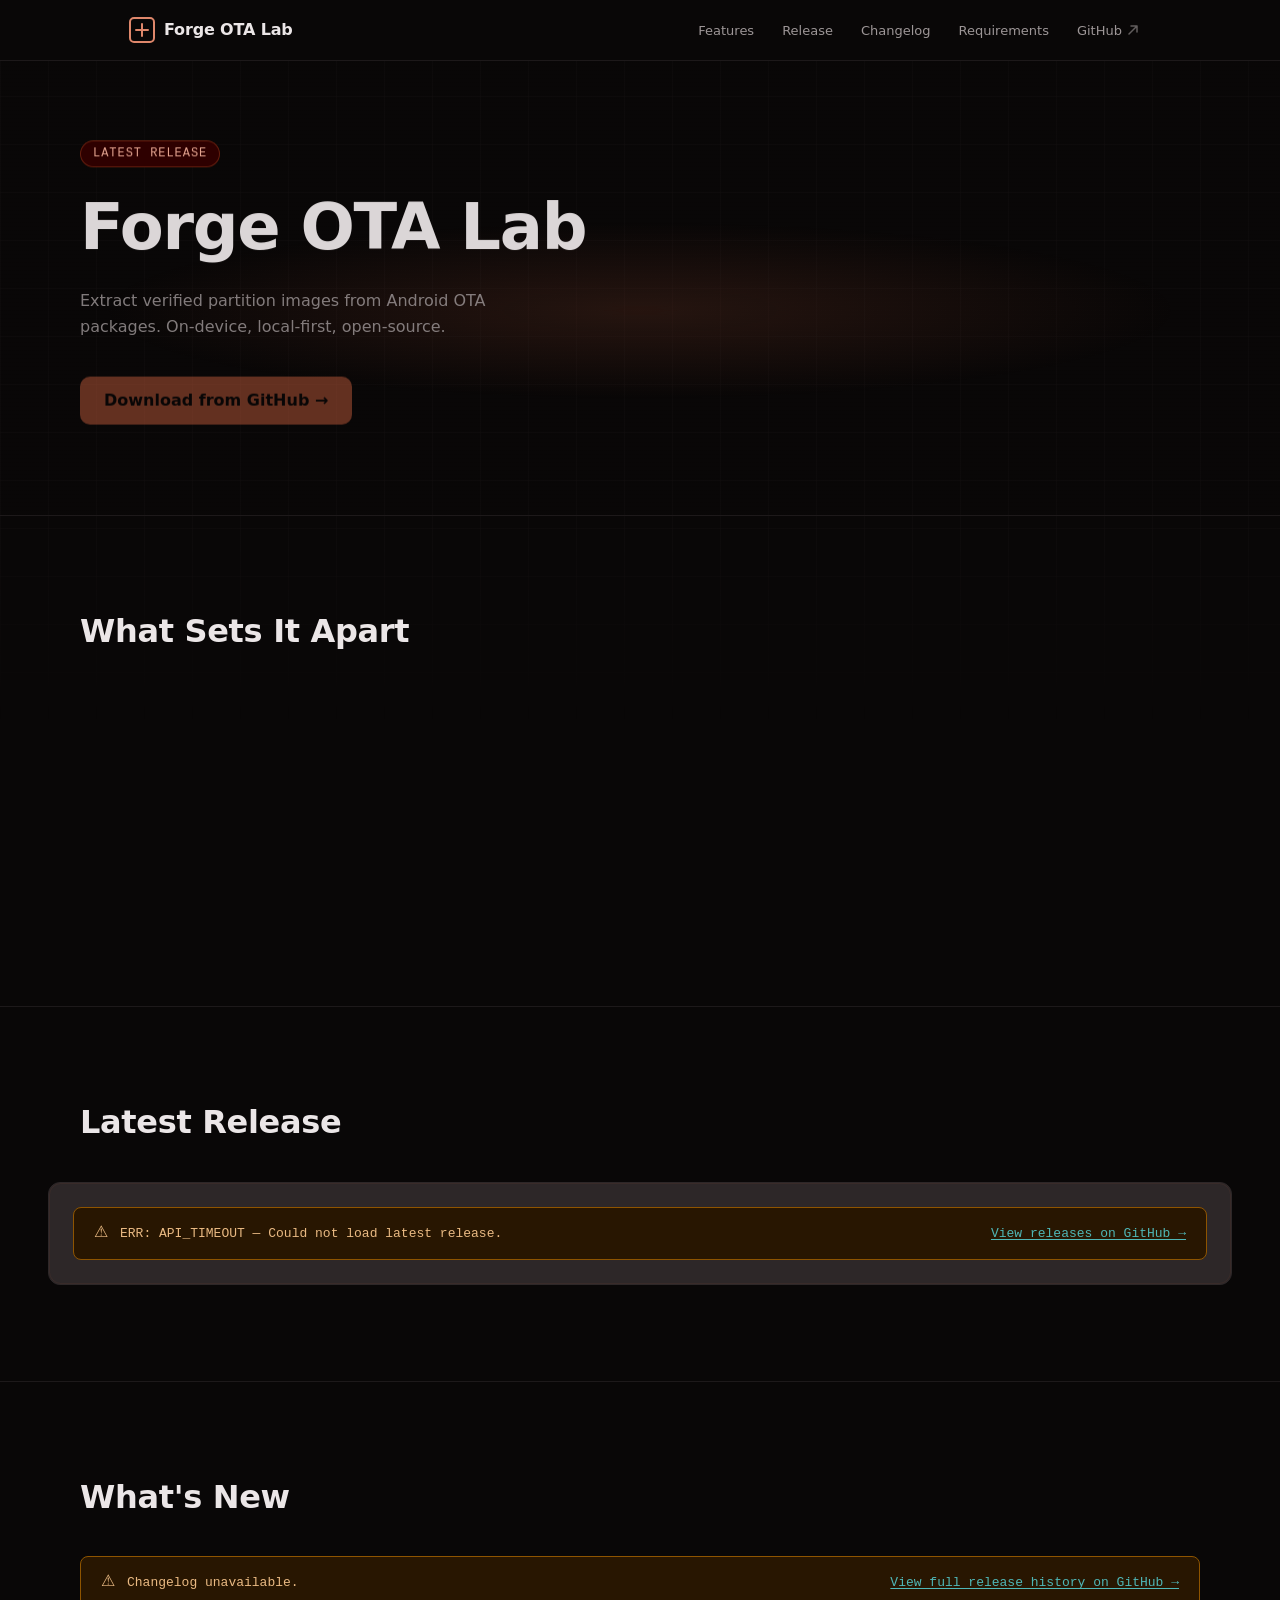
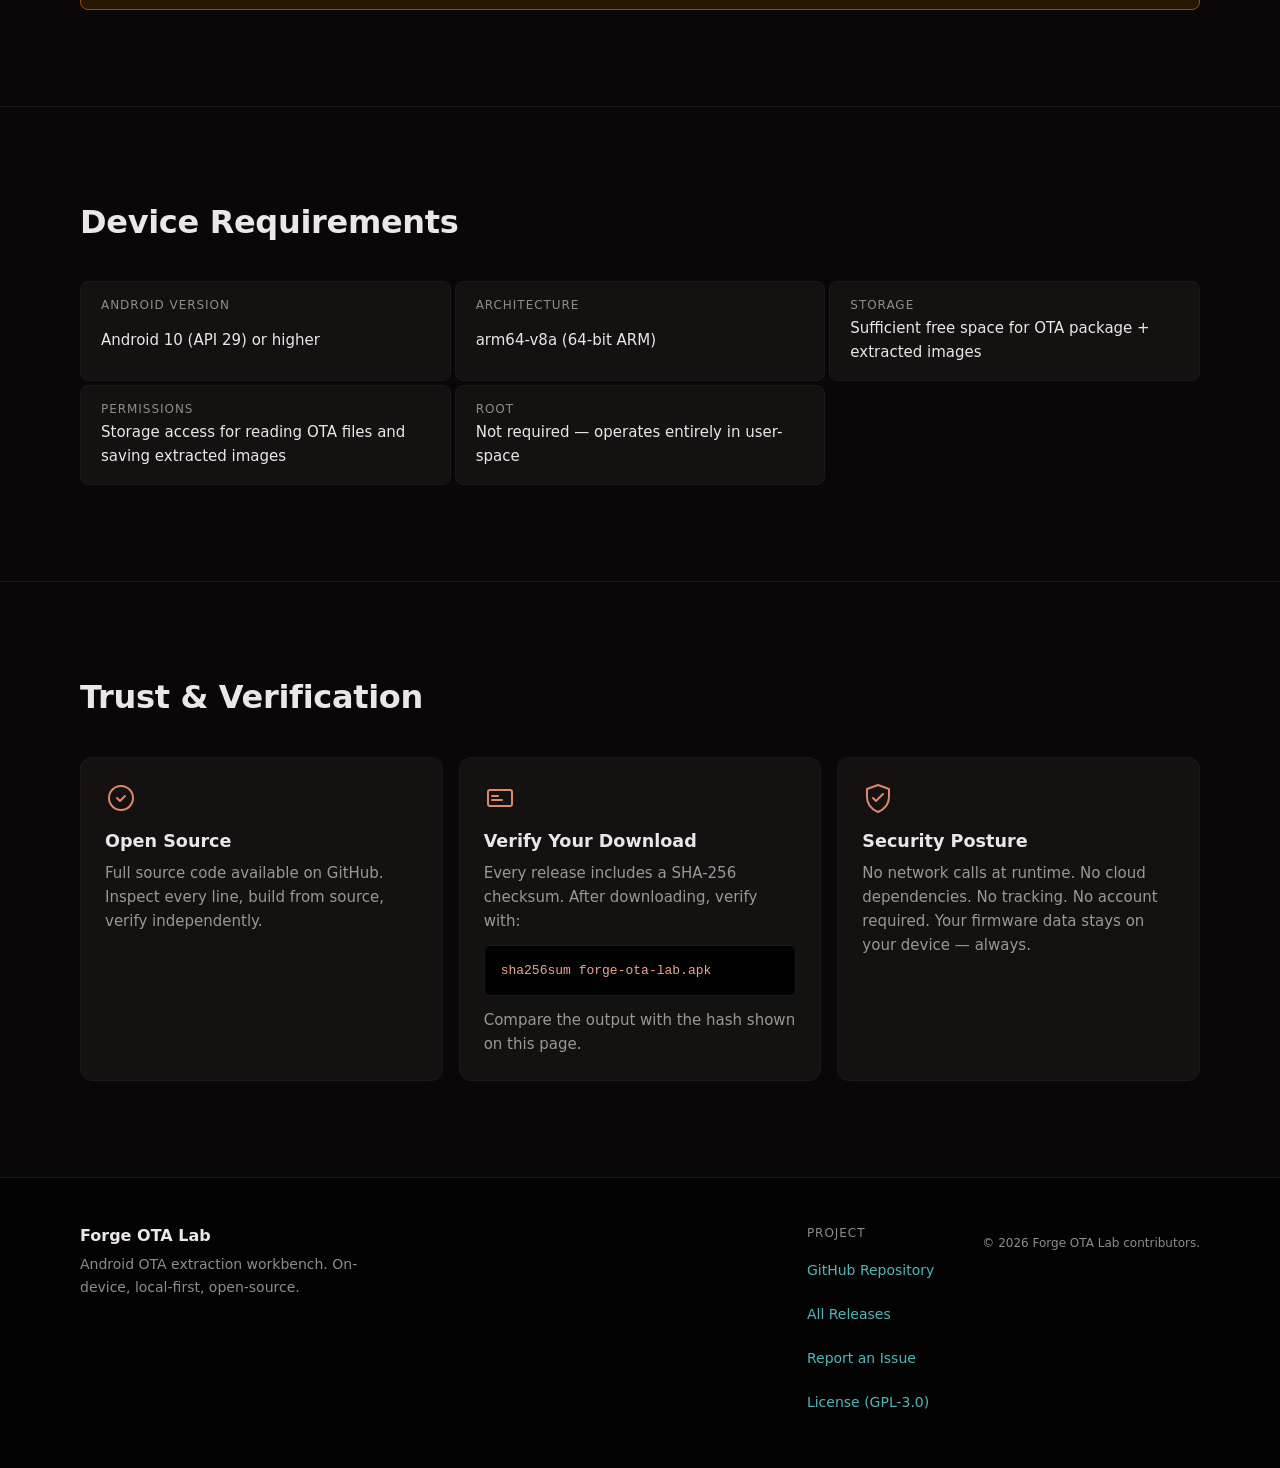
==== index.html @ 50c30fdb "Fix: logo 404 on subdirectory deployment + skeleton shimmer not hiding" ====
<!DOCTYPE html>
<html lang="en">
<head>
  <meta charset="UTF-8">
  <meta name="viewport" content="width=device-width, initial-scale=1.0">

  <!-- CSP — matches PRD Security Architecture exactly -->
  <meta http-equiv="Content-Security-Policy"
        content="default-src 'self';
                 script-src 'self';
                 style-src 'self' https://fonts.googleapis.com;
                 font-src https://fonts.gstatic.com;
                 connect-src https://api.github.com;
                 img-src 'self' data:;">

  <!-- Primary SEO (FR-7) -->
  <title>Forge OTA Lab — Android OTA Extraction Workbench</title>
  <meta name="description" content="Extract verified partition images from Android OTA packages. On-device, local-first, open-source. Download the APK.">
  <meta name="theme-color" content="#7a4a28">
  <link rel="canonical" href="https://mahmoodnizamani-99.github.io/forge-distro-site/">

  <!-- Open Graph (FR-7) -->
  <meta property="og:type" content="website">
  <meta property="og:title" content="Forge OTA Lab — Android OTA Extraction Workbench">
  <meta property="og:description" content="Extract verified partition images from Android OTA packages. On-device, local-first, open-source. Download the APK.">
  <meta property="og:image" content="https://mahmoodnizamani-99.github.io/forge-distro-site/og-image.png">
  <meta property="og:url" content="https://mahmoodnizamani-99.github.io/forge-distro-site/">

  <!-- Twitter Card (FR-7) -->
  <meta name="twitter:card" content="summary_large_image">
  <meta name="twitter:title" content="Forge OTA Lab — Android OTA Extraction Workbench">
  <meta name="twitter:description" content="Extract verified partition images from Android OTA packages. On-device, local-first, open-source. Download the APK.">
  <meta name="twitter:image" content="https://mahmoodnizamani-99.github.io/forge-distro-site/og-image.png">

  <!-- Forge repo config — JS reads these, not hardcoded (FR-2, Rule #9) -->
  <meta name="forge:repo-owner" content="mahmoodnizamani94-png">
  <meta name="forge:repo-name" content="forge-ota-lab">

  <!-- Dark Reader lock -->
  <meta name="darkreader-lock">

  <!-- Structured Data — JSON-LD SoftwareApplication (FR-7) -->
  <script type="application/ld+json">
  {
    "@context": "https://schema.org",
    "@type": "SoftwareApplication",
    "name": "Forge OTA Lab",
    "operatingSystem": "Android",
    "applicationCategory": "UtilitiesApplication",
    "offers": {
      "@type": "Offer",
      "price": "0",
      "priceCurrency": "USD"
    },
    "downloadUrl": "https://github.com/mahmoodnizamani94-png/forge-ota-lab/releases/latest",
    "description": "Extract verified partition images from Android OTA packages. On-device, local-first, open-source."
  }
  </script>

  <!-- Favicon (placeholder paths — files come in P5) -->
  <link rel="icon" href="favicon.ico" sizes="32x32">
  <link rel="icon" href="favicon.svg" type="image/svg+xml">
  <link rel="apple-touch-icon" href="apple-touch-icon.png">
  <link rel="manifest" href="site.webmanifest">

  <!-- Google Fonts — CSP-compliant load (no inline onload handler)
       Preload hints the browser to fetch early; script.js creates the
       <link rel="stylesheet"> to activate fonts. noscript loads eagerly. -->
  <link rel="preconnect" href="https://fonts.googleapis.com">
  <link rel="preconnect" href="https://fonts.gstatic.com" crossorigin>
  <link rel="preload" as="style" id="gfonts-preload" href="https://fonts.googleapis.com/css2?family=Space+Grotesk:wght@400;500;600;700&family=JetBrains+Mono:wght@400&display=swap">
  <noscript>
    <link rel="stylesheet" href="https://fonts.googleapis.com/css2?family=Space+Grotesk:wght@400;500;600;700&family=JetBrains+Mono:wght@400&display=swap">
  </noscript>

  <!-- Site stylesheet -->
  <link rel="stylesheet" href="style.css?v=1.0.1">
</head>

<body>
  <!-- Skip-to-content — first focusable element (FR-10, Accessibility Manifest) -->
  <a href="#main-content" class="skip-link">Skip to content</a>

  <!-- Screen-reader live region for dynamic announcements (FR-4, FR-10) -->
  <div aria-live="polite" aria-atomic="true" class="sr-announcements" id="sr-announcements"></div>

  <!-- ============================================================
       HEADER / NAVIGATION
       ============================================================ -->
  <header class="site-header">
    <nav aria-label="Primary navigation">
      <a href="./" class="site-logo" aria-label="Forge OTA Lab — Home">
        <!-- Inline SVG icon — decorative beside text, so aria-hidden -->
        <svg aria-hidden="true" width="28" height="28" viewBox="0 0 28 28" fill="none" xmlns="http://www.w3.org/2000/svg">
          <rect x="2" y="2" width="24" height="24" rx="4" stroke="currentColor" stroke-width="2"/>
          <path d="M8 14h12M14 8v12" stroke="currentColor" stroke-width="2" stroke-linecap="round"/>
        </svg>
        Forge OTA Lab
      </a>
      <ul class="nav-links" role="list">
        <li><a href="#features">Features</a></li>
        <li><a href="#release">Release</a></li>
        <li><a href="#changelog">Changelog</a></li>
        <li><a href="#requirements">Requirements</a></li>
        <li>
          <a href="https://github.com/mahmoodnizamani94-png/forge-ota-lab"
             target="_blank"
             rel="noopener noreferrer"
             aria-label="Forge OTA Lab on GitHub (opens in new tab)">
            GitHub
            <!-- External link icon -->
            <svg aria-hidden="true" width="14" height="14" viewBox="0 0 14 14" fill="none" xmlns="http://www.w3.org/2000/svg">
              <path d="M11 3L3 11M11 3H5M11 3v6" stroke="currentColor" stroke-width="1.5" stroke-linecap="round" stroke-linejoin="round"/>
            </svg>
          </a>
        </li>
      </ul>
    </nav>
  </header>

  <!-- ============================================================
       MAIN CONTENT
       ============================================================ -->
  <main id="main-content">

    <!-- ========================================================
         SECTION 1: HERO
         PRD Major Surface #1
         ======================================================== -->
    <section id="hero" aria-labelledby="hero-heading" class="section-hero">
      <div class="hero-content">
        <div class="hero-copy">
          <!-- Version badge — static fallback "Latest Release" (Workflow E, State Matrix) -->
          <span class="version-badge" id="version-badge" aria-label="Version">Latest Release</span>

          <h1 id="hero-heading">Forge OTA Lab</h1>
          <p class="hero-tagline">Extract verified partition images from Android OTA packages. On-device, local-first, open-source.</p>

          <!-- Primary Download CTA (FR-3)
               Static href → GitHub Releases latest page (Workflow E, Rule #3)
               JS upgrades to direct APK URL in P3 -->
          <div class="hero-actions">
            <a href="https://github.com/mahmoodnizamani94-png/forge-ota-lab/releases/latest"
               id="download-cta"
               class="btn-primary download-cta"
               target="_blank"
               rel="noopener noreferrer"
               aria-label="Download Forge OTA Lab from GitHub Releases">
              Download from GitHub
            </a>
          </div>
        </div>

        <!-- Terminal Window — decorative only (FR-8)
             aria-hidden: screen readers skip; static final frame for no-JS -->
        <div class="terminal-window" aria-hidden="true" role="img">
          <div class="terminal-header">
            <span class="terminal-title">forge-ota-lab</span>
            <span class="terminal-dots">
              <span class="terminal-dot"></span>
              <span class="terminal-dot"></span>
              <span class="terminal-dot"></span>
            </span>
          </div>
          <pre class="terminal-body" id="terminal-body"><code>$ forge analyze pixel-9p-march-2026-ota.zip
► FORMAT        payload.bin (A/B Full OTA)
► DEVICE        Pixel 9 Pro — BP1A.250305.019
► SECURITY      2026-03-05
► TIER          SUPPORTED
► PARTITIONS    34 detected (6 extractable)

$ forge extract boot.img init_boot.img
⋮ [████████████████████░░░] 88% — boot.img

✓ boot.img         SHA-256 verified  [31.4 MB]
✓ init_boot.img    SHA-256 verified  [ 8.1 MB]
─
Ready. 2 artifacts exported to /storage/OTA/</code></pre>
        </div>
      </div>
    </section>

    <!-- ========================================================
         SECTION 2: FEATURES
         PRD Major Surface #2 — 3 feature cards (verbatim copy)
         ======================================================== -->
    <section id="features" aria-labelledby="features-heading" class="section-features">
      <h2 id="features-heading">What Sets It Apart</h2>

      <div class="features-grid">
        <!-- Card 1 — Format-Aware -->
        <article class="feature-card">
          <div class="feature-icon" aria-hidden="true">
            <!-- Magnifying glass over chip -->
            <svg width="40" height="40" viewBox="0 0 40 40" fill="none" xmlns="http://www.w3.org/2000/svg" aria-hidden="true">
              <rect x="6" y="10" width="18" height="18" rx="3" stroke="currentColor" stroke-width="2"/>
              <circle cx="15" cy="19" r="5" stroke="currentColor" stroke-width="2"/>
              <path d="M19 23l6 6" stroke="currentColor" stroke-width="2" stroke-linecap="round"/>
              <path d="M10 15h2M10 19h2M10 23h2M20 15h2M20 23h2" stroke="currentColor" stroke-width="1.5" stroke-linecap="round"/>
            </svg>
          </div>
          <h3 class="feature-title">Knows what it can't do</h3>
          <p class="feature-desc">Every package classified before extraction. Supported, Experimental, and Forensic tiers — never false confidence.</p>
        </article>

        <!-- Card 2 — On-Device -->
        <article class="feature-card">
          <div class="feature-icon" aria-hidden="true">
            <!-- Phone with lock -->
            <svg width="40" height="40" viewBox="0 0 40 40" fill="none" xmlns="http://www.w3.org/2000/svg" aria-hidden="true">
              <rect x="11" y="4" width="18" height="32" rx="3" stroke="currentColor" stroke-width="2"/>
              <rect x="16" y="16" width="8" height="8" rx="2" stroke="currentColor" stroke-width="2"/>
              <path d="M18 16v-2a2 2 0 114 0v2" stroke="currentColor" stroke-width="2" stroke-linecap="round"/>
              <circle cx="20" cy="20" r="1" fill="currentColor"/>
            </svg>
          </div>
          <h3 class="feature-title">Stays on your device</h3>
          <p class="feature-desc">Your OTAs and outputs never leave local storage. No cloud sync, no telemetry, no account required.</p>
        </article>

        <!-- Card 3 — Verified Output -->
        <article class="feature-card">
          <div class="feature-icon" aria-hidden="true">
            <!-- Checkmark shield -->
            <svg width="40" height="40" viewBox="0 0 40 40" fill="none" xmlns="http://www.w3.org/2000/svg" aria-hidden="true">
              <path d="M20 4l12 5v10c0 8-5 14-12 17C13 33 8 27 8 19V9l12-5z" stroke="currentColor" stroke-width="2" stroke-linejoin="round"/>
              <path d="M14 20l4 4 8-8" stroke="currentColor" stroke-width="2" stroke-linecap="round" stroke-linejoin="round"/>
            </svg>
          </div>
          <h3 class="feature-title">SHA-256 before victory</h3>
          <p class="feature-desc">No success state before checksum passes. Every artifact labeled: direct, reconstructed, or partial.</p>
        </article>
      </div>
    </section>

    <!-- ========================================================
         SECTION 3: RELEASE CARD
         PRD Major Surface #3 — latest version, date, size, SHA-256
         Dynamic content populated by JS (P3); static fallback here
         ======================================================== -->
    <section id="release" aria-labelledby="release-heading" class="section-release" aria-live="polite">
      <h2 id="release-heading">Latest Release</h2>

      <!-- Skeleton loader — visible until JS populates, aria-hidden for SR -->
      <div class="release-card" id="release-card">
        <!-- Skeleton + status hidden by default; JS removes hidden when fetch begins.
             This ensures no-JS users see ONLY the noscript block, not misleading "Loading..." -->
        <div class="release-skeleton" id="release-skeleton" aria-hidden="true" hidden>
          <div class="skeleton-bar skeleton-bar-title"></div>
          <div class="skeleton-bar skeleton-bar-meta"></div>
          <div class="skeleton-bar skeleton-bar-meta"></div>
          <div class="skeleton-bar skeleton-bar-btn"></div>
        </div>

        <!-- Screen reader status text (sibling to skeleton per Accessibility Manifest) -->
        <p class="release-status" role="status" id="release-status" hidden>Loading latest release…</p>

        <!-- Static fallback content — meaningful with no JS (Workflow E) -->
        <noscript>
          <div class="release-fallback">
            <p>Enable JavaScript to see version details, or visit GitHub Releases directly.</p>
            <a href="https://github.com/mahmoodnizamani94-png/forge-ota-lab/releases/latest"
               target="_blank"
               rel="noopener noreferrer"
               class="btn-secondary">
              View releases on GitHub →
            </a>
          </div>
        </noscript>

        <!-- JS-populated release data container (empty until P3) -->
        <div class="release-data" id="release-data" hidden>
          <dl class="release-meta">
            <div class="release-meta-item">
              <dt>Version</dt>
              <dd id="release-version"></dd>
            </div>
            <div class="release-meta-item">
              <dt>Released</dt>
              <dd id="release-date"></dd>
            </div>
            <div class="release-meta-item">
              <dt>Size</dt>
              <dd id="release-size"></dd>
            </div>
          </dl>

          <!-- SHA-256 block (FR-4) — hidden until hash found in release body -->
          <div class="hash-block" id="hash-block" hidden>
            <span class="hash-label">SHA-256</span>
            <code class="hash-value" id="hash-value"></code>
            <button type="button"
                    class="btn-copy"
                    id="hash-copy-btn"
                    aria-label="Copy SHA-256 hash to clipboard">
              Copy
            </button>
          </div>

          <!-- Secondary download CTA within release card -->
          <a href="https://github.com/mahmoodnizamani94-png/forge-ota-lab/releases/latest"
             id="release-download-cta"
             class="btn-primary"
             target="_blank"
             rel="noopener noreferrer"
             aria-label="Download Forge OTA Lab from GitHub Releases">
            Download from GitHub
          </a>
        </div>
      </div>
    </section>

    <!-- ========================================================
         SECTION 4: CHANGELOG
         PRD Major Surface #4 — last 3 versions, accordion
         Dynamic content populated by JS (P3); static fallback here
         ======================================================== -->
    <section id="changelog" aria-labelledby="changelog-heading" class="section-changelog">
      <h2 id="changelog-heading">What's New</h2>

      <!-- Skeleton loader for changelog -->
      <!-- Skeleton + status hidden by default; JS removes hidden when fetch begins -->
      <div class="changelog-skeleton" id="changelog-skeleton" aria-hidden="true" hidden>
        <div class="skeleton-bar skeleton-bar-full"></div>
        <div class="skeleton-bar skeleton-bar-full"></div>
        <div class="skeleton-bar skeleton-bar-full"></div>
      </div>

      <p class="changelog-status" role="status" id="changelog-status" hidden>Loading changelog…</p>

      <!-- Static fallback for JS-disabled (Workflow E) -->
      <noscript>
        <div class="changelog-fallback">
          <p>Enable JavaScript to see the changelog, or view the full release history on GitHub.</p>
          <a href="https://github.com/mahmoodnizamani94-png/forge-ota-lab/releases"
             target="_blank"
             rel="noopener noreferrer"
             class="btn-secondary">
            View full release history on GitHub →
          </a>
        </div>
      </noscript>

      <!-- JS-populated accordion container (empty until P3) -->
      <div class="changelog-entries" id="changelog-entries" hidden>
        <!-- JS will populate accordion items here -->
      </div>
    </section>

    <!-- ========================================================
         SECTION 5: REQUIREMENTS
         PRD Major Surface #5 — Android version, arch, permissions
         Fully static content
         ======================================================== -->
    <section id="requirements" aria-labelledby="requirements-heading" class="section-requirements">
      <h2 id="requirements-heading">Device Requirements</h2>

      <dl class="requirements-list">
        <div class="requirement-item">
          <dt>Android Version</dt>
          <dd>Android 10 (API 29) or higher</dd>
        </div>
        <div class="requirement-item">
          <dt>Architecture</dt>
          <dd>arm64-v8a (64-bit ARM)</dd>
        </div>
        <div class="requirement-item">
          <dt>Storage</dt>
          <dd>Sufficient free space for OTA package + extracted images</dd>
        </div>
        <div class="requirement-item">
          <dt>Permissions</dt>
          <dd>Storage access for reading OTA files and saving extracted images</dd>
        </div>
        <div class="requirement-item">
          <dt>Root</dt>
          <dd>Not required — operates entirely in user-space</dd>
        </div>
      </dl>
    </section>

    <!-- ========================================================
         SECTION 6: TRUST STRIP
         PRD Major Surface #6 — open source, checksum guide, security
         ======================================================== -->
    <section id="trust" aria-labelledby="trust-heading" class="section-trust">
      <h2 id="trust-heading">Trust &amp; Verification</h2>

      <div class="trust-grid">
        <!-- Open Source -->
        <div class="trust-item">
          <svg aria-hidden="true" width="32" height="32" viewBox="0 0 32 32" fill="none" xmlns="http://www.w3.org/2000/svg">
            <circle cx="16" cy="16" r="12" stroke="currentColor" stroke-width="2"/>
            <path d="M12 16l3 3 5-5" stroke="currentColor" stroke-width="2" stroke-linecap="round" stroke-linejoin="round"/>
          </svg>
          <h3>Open Source</h3>
          <p>Full source code available on GitHub. Inspect every line, build from source, verify independently.</p>
        </div>

        <!-- Checksum Verification -->
        <div class="trust-item">
          <svg aria-hidden="true" width="32" height="32" viewBox="0 0 32 32" fill="none" xmlns="http://www.w3.org/2000/svg">
            <rect x="4" y="8" width="24" height="16" rx="2" stroke="currentColor" stroke-width="2"/>
            <path d="M8 14h6M8 18h10" stroke="currentColor" stroke-width="2" stroke-linecap="round"/>
          </svg>
          <h3>Verify Your Download</h3>
          <p>Every release includes a SHA-256 checksum. After downloading, verify with:</p>
          <pre><code>sha256sum forge-ota-lab.apk</code></pre>
          <p>Compare the output with the hash shown on this page.</p>
        </div>

        <!-- Security Posture -->
        <div class="trust-item">
          <svg aria-hidden="true" width="32" height="32" viewBox="0 0 32 32" fill="none" xmlns="http://www.w3.org/2000/svg">
            <path d="M16 3l11 4v8c0 7-4 12-11 15C9 27 5 22 5 15V7l11-4z" stroke="currentColor" stroke-width="2" stroke-linejoin="round"/>
            <path d="M11 16l3 3 7-7" stroke="currentColor" stroke-width="2" stroke-linecap="round" stroke-linejoin="round"/>
          </svg>
          <h3>Security Posture</h3>
          <p>No network calls at runtime. No cloud dependencies. No tracking. No account required. Your firmware data stays on your device — always.</p>
        </div>
      </div>
    </section>

  </main>

  <!-- ============================================================
       SECTION 7: FOOTER
       PRD Major Surface #7 — GitHub, license, community
       ============================================================ -->
  <footer id="footer" aria-labelledby="footer-heading" class="site-footer">
    <!-- Hidden heading for landmark navigation (screen readers) -->
    <h2 id="footer-heading" class="visually-hidden">Site Information</h2>

    <div class="footer-content">
      <div class="footer-brand">
        <p class="footer-product-name">Forge OTA Lab</p>
        <p class="footer-description">Android OTA extraction workbench. On-device, local-first, open-source.</p>
      </div>

      <nav aria-label="Footer navigation" class="footer-nav">
        <h3 class="footer-nav-title">Project</h3>
        <ul role="list">
          <li>
            <a href="https://github.com/mahmoodnizamani94-png/forge-ota-lab"
               target="_blank"
               rel="noopener noreferrer">
              GitHub Repository
            </a>
          </li>
          <li>
            <a href="https://github.com/mahmoodnizamani94-png/forge-ota-lab/releases"
               target="_blank"
               rel="noopener noreferrer">
              All Releases
            </a>
          </li>
          <li>
            <a href="https://github.com/mahmoodnizamani94-png/forge-ota-lab/issues"
               target="_blank"
               rel="noopener noreferrer">
              Report an Issue
            </a>
          </li>
          <li>
            <a href="https://github.com/mahmoodnizamani94-png/forge-ota-lab/blob/main/LICENSE"
               target="_blank"
               rel="noopener noreferrer">
              License (GPL-3.0)
            </a>
          </li>
        </ul>
      </nav>

      <div class="footer-meta">
        <p class="footer-version" id="footer-version">
          <!-- JS updates this with current version; static fallback below -->
          <noscript>Version info requires JavaScript.</noscript>
        </p>
        <p class="footer-copyright">
          &copy; 2026 Forge OTA Lab contributors.
        </p>
      </div>
    </div>
  </footer>

  <!-- Site JavaScript — module, deferred by default (P3/P4 — empty for now) -->
  <script type="module" src="script.js?v=1.0.1"></script>
</body>
</html>
---- style.css ----
/* Forge Distro — Terminus */
/* ── TOKENS ── */
:root{
  --b3:#c9956a;--b4:#b47a42;--b5:#955e25;--b6:#734620;--b9:#321b0c;
  --a4:#4daab8;
  --n1:#ece8e7;--n4:#aaa5a3;--n5:#9f9b9a;--n8:#464140;--n9:#2e2928;--n95:#211d1c;
  --sf-page:var(--n95);--sf-def:var(--n9);--sf-raise:var(--n8);--sf-sink:#191514;--sf-emp:var(--b9);
  --tx-1:var(--n1);--tx-2:var(--n4);--tx-3:var(--n5);--tx-brand:var(--b4);--tx-accent:var(--a4);--tx-code:var(--b3);--tx-link:var(--a4);
  --act-bg:var(--b5);--act-bg-h:#b8813f;--act-bg-a:#84551e;--act-tx:var(--n95);
  --act2-bg:transparent;--act2-bd:var(--b6);--act2-bg-h:#352719;--act2-tx:var(--b4);
  --ghost-h:#302b2a;
  --fb-err-ic:#c76a37;
  --fb-warn-sf:#362c12;--fb-warn-bd:#8a7327;--fb-warn-tx:#d4bf72;--fb-warn-ic:#bba142;
  --fb-ok-tx:#7ec99b;--fb-ok-bd:#2b824f;--fb-ok-ic:#40b06e;
  --fb-info-sf:#171a33;--fb-info-bd:#4a52a0;--fb-info-tx:#9ea1d4;
  --bd-def:#464140;--bd-sub:#363231;--bd-focus:var(--a4);--bd-brand:var(--b6);
  --bd-glow:rgba(149,94,37,.3);--focus:var(--a4);
  --sh-md:rgba(10,10,10,.5);--sel-bg:rgba(149,94,37,.25);--sel-tx:var(--tx-1);
  --sk-base:#312c2b;--sk-shim:#464140;
  --t-bg:#141110;--t-tx:var(--b3);--t-grid:rgba(46,41,40,.4);--t-scan:rgba(149,94,37,.08);--t-glow:rgba(149,94,37,.15);
  --vb-bg:var(--sf-emp);--vb-tx:var(--tx-code);--vb-bd:rgba(115,70,32,.5);
  --nav-bg:rgba(33,29,28,.85);
  --sp1:4px;--sp2:8px;--sp3:12px;--sp4:16px;--sp5:20px;--sp6:24px;--sp8:32px;--sp10:40px;--sp12:48px;--sp16:64px;--sp20:80px;--sp24:96px;
  --ff:'Space Grotesk',system-ui,-apple-system,sans-serif;
  --fm:'JetBrains Mono',ui-monospace,'Cascadia Code',monospace;
  --mw:1120px;--cp:clamp(1rem,4vw,3rem);
  --eo:cubic-bezier(.16,1,.3,1);--es:cubic-bezier(.4,0,.2,1);
  --df:150ms;--dn:250ms;--ds:400ms
}
@supports (color:oklch(0 0 0)){
  :root{
    --b3:oklch(.79 .084 38);--b4:oklch(.71 .116 38);--b5:oklch(.62 .145 38);--b6:oklch(.51 .138 38);--b9:oklch(.19 .087 38);
    --a4:oklch(.72 .096 195);
    --n1:oklch(.93 .005 5);--n4:oklch(.68 .008 5);--n5:oklch(.64 .01 5);--n8:oklch(.28 .008 5);--n9:oklch(.18 .006 5);--n95:oklch(.13 .005 5);
    --sf-sink:oklch(.1 .004 5);
    --act-bg-h:oklch(.68 .155 38);--act-bg-a:oklch(.56 .14 38);
    --act2-bg:oklch(.18 .006 5/0);--act2-bg-h:oklch(.22 .02 38);--ghost-h:oklch(.2 .01 5);
    --fb-err-ic:oklch(.7 .16 25);
    --fb-warn-sf:oklch(.22 .045 70);--fb-warn-bd:oklch(.5 .12 70);--fb-warn-tx:oklch(.82 .09 70);--fb-warn-ic:oklch(.72 .14 70);
    --fb-ok-tx:oklch(.8 .095 145);--fb-ok-bd:oklch(.48 .13 145);--fb-ok-ic:oklch(.68 .15 145);
    --fb-info-sf:oklch(.2 .042 245);--fb-info-bd:oklch(.48 .11 245);--fb-info-tx:oklch(.78 .085 245);
    --bd-def:oklch(.28 .008 5);--bd-sub:oklch(.22 .006 5);
    --bd-glow:oklch(.62 .145 38/.3);--sh-md:oklch(.05 0 0/.5);--sel-bg:oklch(.62 .145 38/.25);
    --sk-base:oklch(.2 .006 5);--sk-shim:oklch(.28 .008 5);
    --t-bg:oklch(.08 .003 5);--t-grid:oklch(.18 .006 5/.4);--t-scan:oklch(.62 .145 38/.08);--t-glow:oklch(.62 .145 38/.15);
    --vb-bd:oklch(.51 .138 38/.5);--nav-bg:oklch(.13 .005 5/.85)
  }
}

/* ── RESET ── */
*,*::before,*::after{box-sizing:border-box;margin:0;padding:0}
[hidden]{display:none!important}
html{-webkit-text-size-adjust:100%;text-size-adjust:100%;scroll-behavior:smooth;-webkit-font-smoothing:antialiased;-moz-osx-font-smoothing:grayscale}
body{font:400 .9375rem/1.6 var(--ff);color:var(--tx-1);background:var(--sf-page);overflow-x:hidden;min-height:100dvh}
::selection{background:var(--sel-bg);color:var(--sel-tx)}
:focus-visible{outline:3px solid var(--focus);outline-offset:2px}
a{color:var(--tx-link);text-decoration:none;transition:color var(--df) ease-out}
a:hover{color:var(--tx-1)}
img,svg{display:block;max-width:100%}
ul[role="list"],ol[role="list"]{list-style:none}

/* ── UTILITIES ── */
.skip-link{position:absolute;top:var(--sp2);left:var(--sp2);z-index:1000;padding:var(--sp3) var(--sp4);background:var(--act-bg);color:var(--act-tx);font:600 .875rem var(--ff);border-radius:6px;transform:translateY(-200%);transition:transform var(--df) var(--eo)}
.skip-link:focus{transform:translateY(0);outline:3px solid var(--focus);outline-offset:2px;color:var(--act-tx)}
.visually-hidden,.sr-announcements{position:absolute;width:1px;height:1px;padding:0;margin:-1px;overflow:hidden;clip:rect(0,0,0,0);white-space:nowrap;border:0}

/* ── BACKGROUND GRID ── */
body::before{content:'';position:fixed;inset:0;z-index:-2;background-image:linear-gradient(var(--t-grid) 1px,transparent 1px),linear-gradient(90deg,var(--t-grid) 1px,transparent 1px);background-size:48px 48px;mask-image:linear-gradient(to bottom,transparent 0%,var(--sf-page) 5%,var(--sf-page) 60%,transparent 80%);-webkit-mask-image:linear-gradient(to bottom,transparent 0%,var(--sf-page) 5%,var(--sf-page) 60%,transparent 80%);pointer-events:none}

/* ── HEADER ── */
.site-header{position:sticky;top:0;z-index:100;border-bottom:1px solid var(--bd-sub);background:var(--sf-page);transition:background var(--df) ease-out,border-color var(--df) ease-out}
.site-header.nav--scrolled{background:var(--nav-bg);backdrop-filter:blur(16px);-webkit-backdrop-filter:blur(16px);border-color:var(--bd-def)}
.site-header nav{display:flex;align-items:center;justify-content:space-between;max-width:var(--mw);margin-inline:auto;padding:var(--sp3) var(--cp);min-height:56px}
.site-logo{display:flex;align-items:center;gap:var(--sp2);color:var(--tx-1);font-weight:600;font-size:1rem;letter-spacing:-.01em;white-space:nowrap}
.site-logo:hover{color:var(--tx-brand)}
.site-logo svg{flex-shrink:0;color:var(--tx-brand)}
.nav-links{display:none;gap:var(--sp1)}
.nav-links a{display:inline-flex;align-items:center;gap:var(--sp1);padding:var(--sp2) var(--sp3);color:var(--tx-2);font:500 .8125rem var(--ff);border-radius:6px;transition:color var(--df) ease-out,background var(--df) ease-out;min-height:40px}
.nav-links a:hover{color:var(--tx-1);background:var(--ghost-h)}
.nav-links a svg{display:inline;width:14px;height:14px;opacity:.6}

/* ── SECTION RHYTHM ── */
[class^="section-"]{padding-block:clamp(var(--sp16),8vw,var(--sp24));padding-inline:var(--cp)}
[class^="section-"]>*{max-width:var(--mw);margin-inline:auto}
[class^="section-"] h2{font:600 1.5rem/1.2 var(--ff);letter-spacing:-.01em;color:var(--tx-1);margin-bottom:var(--sp10)}

/* ── HERO ── */
.section-hero{position:relative;padding-top:clamp(var(--sp12),6vw,var(--sp20));overflow:hidden}
.section-hero::before{content:'';position:absolute;inset:0;z-index:0;background-image:repeating-linear-gradient(0deg,var(--t-scan) 0px,var(--t-scan) 1px,transparent 1px,transparent 4px);pointer-events:none;opacity:.03}
.section-hero::after{content:'';position:absolute;top:20%;left:50%;width:100%;height:70%;transform:translateX(-50%);z-index:0;background:radial-gradient(ellipse 60% 40% at center,var(--t-glow) 0%,transparent 70%);pointer-events:none}
.hero-content{position:relative;z-index:1;display:flex;flex-direction:column;gap:var(--sp10)}
.hero-copy{display:flex;flex-direction:column;gap:var(--sp6)}
.version-badge{display:inline-flex;align-items:center;align-self:flex-start;padding:var(--sp1) var(--sp3);background:var(--vb-bg);color:var(--vb-tx);font:400 .75rem/1.4 var(--fm);letter-spacing:.08em;text-transform:uppercase;border:1px solid var(--vb-bd);border-radius:100px}
#hero-heading{font:700 2.5rem/1.1 var(--ff);letter-spacing:-.02em;color:var(--tx-1)}
.hero-tagline{font-size:1rem;line-height:1.6;color:var(--tx-2);max-width:48ch}
.hero-actions{display:flex;flex-wrap:wrap;gap:var(--sp3);padding-top:var(--sp2)}

/* ── BUTTONS ── */
.btn-primary{display:inline-flex;align-items:center;justify-content:center;gap:var(--sp2);min-height:48px;padding:var(--sp3) var(--sp6);background:var(--act-bg);color:var(--act-tx);font:600 1rem/1.2 var(--ff);border:none;border-radius:10px;cursor:pointer;text-decoration:none;transition:background var(--df) ease-out,box-shadow var(--df) ease-out,transform var(--df) ease-out;will-change:transform,box-shadow;box-shadow:0 0 0 0 var(--bd-glow)}
.btn-primary:hover{background:var(--act-bg-h);color:var(--act-tx);transform:scale(1.01);box-shadow:0 0 24px 0 var(--bd-glow)}
.btn-primary:active{background:var(--act-bg-a);transform:scale(.99)}
.btn-primary:focus-visible{outline:3px solid var(--focus);outline-offset:2px}
.btn-primary.is-loading{pointer-events:none;opacity:.7}
.download-cta{animation:gp 2s ease-in-out infinite}
@keyframes gp{0%,100%{box-shadow:0 0 0 0 var(--bd-glow)}50%{box-shadow:0 0 20px 2px var(--bd-glow)}}
.btn-secondary{display:inline-flex;align-items:center;justify-content:center;gap:var(--sp2);min-height:48px;padding:var(--sp3) var(--sp5);background:var(--act2-bg);color:var(--act2-tx);font:500 .9375rem/1.2 var(--ff);border:1px solid var(--act2-bd);border-radius:10px;cursor:pointer;text-decoration:none;transition:background var(--df) ease-out,border-color var(--df) ease-out}
.btn-secondary:hover{background:var(--act2-bg-h);color:var(--act2-tx)}
.btn-secondary:focus-visible{outline:3px solid var(--focus);outline-offset:2px}
.btn-copy{display:inline-flex;align-items:center;justify-content:center;min-height:36px;padding:var(--sp1) var(--sp3);background:var(--act2-bg);color:var(--act2-tx);font:.75rem var(--fm);border:1px solid var(--act2-bd);border-radius:6px;cursor:pointer;transition:background var(--df) ease-out,color var(--df) ease-out}
.btn-copy:hover{background:var(--act2-bg-h)}
.btn-copy.is-copied{color:var(--fb-ok-tx);border-color:var(--fb-ok-bd)}

/* ── TERMINAL ── */
.terminal-window{background:var(--t-bg);border:1px solid var(--bd-def);border-radius:12px;overflow:hidden;box-shadow:0 4px 16px var(--sh-md),0 0 48px var(--t-glow)}
.terminal-header{display:flex;align-items:center;justify-content:space-between;padding:var(--sp3) var(--sp4);background:var(--sf-def);border-bottom:1px solid var(--bd-sub)}
.terminal-title{font:.75rem var(--fm);color:var(--tx-3);letter-spacing:.08em;text-transform:uppercase}
.terminal-dots{display:flex;gap:var(--sp2)}
.terminal-dot{width:10px;height:10px;border-radius:50%;background:var(--bd-sub)}
.terminal-dot:nth-child(1){background:var(--fb-err-ic);opacity:.7}
.terminal-dot:nth-child(2){background:var(--fb-warn-ic);opacity:.7}
.terminal-dot:nth-child(3){background:var(--fb-ok-ic);opacity:.7}
.terminal-body{padding:var(--sp4);font:.8125rem/1.5 var(--fm);color:var(--t-tx);overflow-x:auto;white-space:pre;tab-size:2;min-height:240px}
.terminal-body code{font:inherit;color:inherit}

/* ── FEATURES ── */
.section-features,.section-release,.section-changelog,.section-requirements,.section-trust{border-top:1px solid var(--bd-sub)}
.features-grid{display:grid;grid-template-columns:1fr;gap:var(--sp4)}
.feature-card{background:var(--sf-def);border:1px solid var(--bd-sub);border-radius:12px;padding:var(--sp6);transition:transform var(--df) ease-out,border-color var(--df) ease-out,box-shadow var(--df) ease-out;will-change:transform}
.feature-card:hover{transform:translateY(-3px);border-color:var(--bd-focus);box-shadow:0 8px 24px var(--sh-md)}
.feature-icon{display:flex;align-items:center;justify-content:center;width:48px;height:48px;margin-bottom:var(--sp4);color:var(--tx-brand)}
.feature-icon svg{width:40px;height:40px}
.feature-title{font:600 1.1rem/1.3 var(--ff);color:var(--tx-1);margin-bottom:var(--sp2)}
.feature-desc{font-size:.9375rem;line-height:1.6;color:var(--tx-2)}
.js-enabled .feature-card{opacity:0;transform:translateY(12px);transition:opacity 300ms ease,transform 300ms ease,border-color var(--df) ease-out,box-shadow var(--df) ease-out}
.js-enabled .feature-card.is-visible{opacity:1;transform:translateY(0)}
.js-enabled .feature-card:nth-child(2).is-visible{transition-delay:50ms}
.js-enabled .feature-card:nth-child(3).is-visible{transition-delay:100ms}

/* ── RELEASE ── */
.release-card{background:var(--sf-raise);border:1px solid var(--bd-def);border-radius:12px;padding:var(--sp6);position:relative;overflow:hidden}
.release-card::before{content:'';position:absolute;inset:0;border-radius:inherit;pointer-events:none;border:1px solid var(--t-scan);animation:ss 8s linear infinite}
@keyframes ss{0%{border-color:var(--t-scan)}50%{border-color:var(--bd-brand)}100%{border-color:var(--t-scan)}}
.release-skeleton{display:flex;flex-direction:column;gap:var(--sp3)}
.skeleton-bar{height:16px;background:var(--sk-base);border-radius:6px;position:relative;overflow:hidden}
.skeleton-bar::after{content:'';position:absolute;inset:0;background:linear-gradient(90deg,transparent 0%,var(--sk-shim) 50%,transparent 100%);animation:sm 1.4s ease-in-out infinite;transform:translateX(-100%)}
@keyframes sm{0%{transform:translateX(-100%)}100%{transform:translateX(100%)}}
.skeleton-bar-title{width:40%;height:20px}
.skeleton-bar-meta{width:60%}
.skeleton-bar-btn{width:50%;height:40px;border-radius:10px}
.skeleton-bar-full{width:100%}
.release-status{font:.875rem var(--ff);color:var(--tx-3);font-style:italic}
.release-fallback,.changelog-fallback{display:flex;flex-direction:column;gap:var(--sp4);padding:var(--sp4);background:var(--sf-def);border:1px solid var(--bd-sub);border-radius:8px;color:var(--tx-2);font-size:.9375rem}
.release-meta{display:grid;grid-template-columns:1fr;gap:var(--sp4);margin-bottom:var(--sp6)}
.release-meta-item{display:flex;flex-direction:column;gap:var(--sp1)}
.release-meta-item dt{font:500 .75rem var(--ff);color:var(--tx-2);letter-spacing:.08em;text-transform:uppercase}
.release-meta-item dd{font:500 1rem var(--ff);color:var(--tx-brand)}
.hash-block{background:var(--t-bg);border:1px solid var(--bd-sub);border-radius:8px;padding:var(--sp3) var(--sp4);display:flex;align-items:center;gap:var(--sp3);flex-wrap:wrap;margin-bottom:var(--sp6)}
.hash-label{font:.6875rem var(--fm);color:var(--tx-3);letter-spacing:.08em;text-transform:uppercase;flex-shrink:0}
.hash-value{font:.8125rem var(--fm);color:var(--t-tx);user-select:all;flex:1;min-width:0;overflow:hidden;text-overflow:ellipsis;white-space:nowrap}

/* ── TERMINAL MESSAGES ── */
.terminal-message{display:flex;align-items:flex-start;gap:var(--sp3);padding:var(--sp4) var(--sp5);border-radius:8px;font:.8125rem/1.5 var(--fm)}
.terminal-message-warning{background:var(--fb-warn-sf);border:1px solid var(--fb-warn-bd);color:var(--fb-warn-tx)}
.terminal-message-info{background:var(--fb-info-sf);border:1px solid var(--fb-info-bd);color:var(--fb-info-tx)}
.terminal-message-icon{flex-shrink:0;font-size:1rem;line-height:1.2}
.terminal-message-text{flex:1;min-width:0}
.terminal-message-link{color:var(--tx-accent);text-decoration:underline;text-underline-offset:2px;white-space:nowrap}
.terminal-message-link:hover{color:var(--tx-1)}

/* ── CHANGELOG ── */
.changelog-skeleton{display:flex;flex-direction:column;gap:var(--sp3)}
.changelog-entries{display:flex;flex-direction:column;gap:var(--sp3)}
.changelog-entry{background:var(--sf-def);border:1px solid var(--bd-sub);border-radius:8px;overflow:hidden}
.changelog-entry-header{display:flex;align-items:center;justify-content:space-between;gap:var(--sp4);padding:var(--sp4) var(--sp5);cursor:pointer;min-height:48px;border:none;background:transparent;width:100%;text-align:left;color:var(--tx-1);font:500 .9375rem var(--ff);transition:background var(--df) ease-out}
.changelog-entry-header:hover{background:var(--ghost-h)}
.changelog-entry-version{font:600 .9375rem var(--fm);color:var(--tx-brand)}
.changelog-entry-date{font-size:.8125rem;color:var(--tx-3)}
.changelog-entry-toggle{color:var(--tx-accent);font-size:.8125rem;flex-shrink:0;transition:transform var(--dn) var(--es)}
.changelog-entry[aria-expanded="true"] .changelog-entry-toggle{transform:rotate(180deg)}
.changelog-entry-content{display:grid;grid-template-rows:0fr;transition:grid-template-rows var(--dn) var(--es)}
.changelog-entry[aria-expanded="true"] .changelog-entry-content{grid-template-rows:1fr}
.changelog-entry-content-inner{overflow:hidden}
.changelog-entry-body{padding:0 var(--sp5) var(--sp5);font-size:.875rem;line-height:1.6;color:var(--tx-2);white-space:pre-wrap}

/* ── REQUIREMENTS ── */
.requirements-list{display:grid;grid-template-columns:1fr;gap:var(--sp1)}
.requirement-item{display:grid;grid-template-columns:1fr;gap:var(--sp1);padding:var(--sp4) var(--sp5);background:var(--sf-def);border:1px solid var(--bd-sub);border-radius:8px}
.requirement-item dt{font:500 .75rem var(--ff);color:var(--tx-3);letter-spacing:.08em;text-transform:uppercase}
.requirement-item dd{font-size:.9375rem;color:var(--tx-1)}

/* ── TRUST ── */
.trust-grid{display:grid;grid-template-columns:1fr;gap:var(--sp4)}
.trust-item{background:var(--sf-def);border:1px solid var(--bd-sub);border-radius:12px;padding:var(--sp6)}
.trust-item svg{color:var(--tx-brand);margin-bottom:var(--sp4);width:32px;height:32px}
.trust-item h3{font:600 1.1rem/1.3 var(--ff);color:var(--tx-1);margin-bottom:var(--sp2)}
.trust-item p{font-size:.9375rem;line-height:1.6;color:var(--tx-2)}
.trust-item pre{margin-top:var(--sp3);margin-bottom:var(--sp3);padding:var(--sp3) var(--sp4);background:var(--t-bg);border:1px solid var(--bd-sub);border-radius:6px;overflow-x:auto}
.trust-item code{font:.8125rem var(--fm);color:var(--t-tx)}

/* ── FOOTER ── */
.site-footer{background:var(--sf-sink);border-top:1px solid var(--bd-sub);padding-block:var(--sp12);padding-inline:var(--cp)}
.footer-content{max-width:var(--mw);margin-inline:auto;display:grid;grid-template-columns:1fr;gap:var(--sp8)}
.footer-brand{display:flex;flex-direction:column;gap:var(--sp2)}
.footer-product-name{font:600 1rem var(--ff);color:var(--tx-1)}
.footer-description{font-size:.875rem;color:var(--tx-3);max-width:36ch}
.footer-nav-title{font:500 .75rem var(--ff);color:var(--tx-3);letter-spacing:.08em;text-transform:uppercase;margin-bottom:var(--sp3)}
.footer-nav ul{list-style:none;display:flex;flex-direction:column;gap:var(--sp2)}
.footer-nav a{display:inline-flex;align-items:center;gap:var(--sp1);color:var(--tx-accent);font-size:.875rem;padding:var(--sp1) 0;min-height:36px;transition:color var(--df) ease-out}
.footer-nav a:hover{color:var(--tx-1)}
.footer-meta{display:flex;flex-direction:column;gap:var(--sp2)}
.footer-version{font:.75rem var(--fm);color:var(--tx-3)}
.footer-copyright{font-size:.75rem;color:var(--tx-3)}

/* ── ENTRY ANIMATION ── */
.js-enabled .hero-copy>*{opacity:0;transform:translateY(16px)}
.js-enabled .hero-copy>.is-visible{opacity:1;transform:translateY(0);transition:opacity var(--ds) var(--eo),transform var(--ds) var(--eo)}
.js-enabled .hero-copy>*:nth-child(1).is-visible{transition-delay:0ms}
.js-enabled .hero-copy>*:nth-child(2).is-visible{transition-delay:60ms}
.js-enabled .hero-copy>*:nth-child(3).is-visible{transition-delay:120ms}
.js-enabled .hero-copy>*:nth-child(4).is-visible{transition-delay:180ms}
.js-enabled .terminal-window{opacity:0;transform:translateY(16px)}
.js-enabled .terminal-window.is-visible{opacity:1;transform:translateY(0);transition:opacity var(--ds) var(--eo),transform var(--ds) var(--eo);transition-delay:240ms}

/* ── 404 PAGE ── */
.section-404{display:flex;align-items:center;justify-content:center;min-height:calc(100dvh - 56px - 200px);padding-block:var(--sp16);padding-inline:var(--cp);text-align:center}
.error-content{max-width:var(--mw);margin-inline:auto;display:flex;flex-direction:column;align-items:center;gap:var(--sp6)}
.error-code{font:700 clamp(6rem,15vw,12rem)/1 var(--ff);color:var(--tx-2);letter-spacing:-.04em;user-select:none}
.error-rule{width:100%;max-width:480px;border:none;border-top:1px solid var(--bd-def);margin:0}
.error-message{font:400 clamp(1.125rem,3vw,1.5rem)/1.4 var(--ff);color:var(--tx-2)}
.error-back{margin-top:var(--sp4)}

/* ═══ RESPONSIVE ═══ */
@media(min-width:480px){.release-meta{grid-template-columns:repeat(3,1fr)}}
@media(min-width:640px){
  body{font-size:1rem}
  #hero-heading{font-size:3rem}
  [class^="section-"] h2{font-size:1.75rem}
  .nav-links{display:flex}
  .features-grid{grid-template-columns:repeat(2,1fr)}
  .trust-grid{grid-template-columns:repeat(2,1fr)}
  .trust-grid .trust-item:last-child{grid-column:1/-1}
  .release-card{max-width:80%;margin-inline:auto}
  .requirements-list{grid-template-columns:repeat(2,1fr)}
  .footer-content{grid-template-columns:1fr auto auto;gap:var(--sp12)}
  .terminal-body{font-size:.875rem}
}
@media(min-width:1024px){
  #hero-heading{font-size:4rem}
  [class^="section-"] h2{font-size:2rem}
  .feature-title{font-size:1.25rem}
  .hero-content{flex-direction:row;align-items:center;gap:var(--sp12)}
  .hero-copy{flex:1;min-width:0}
  .terminal-window{flex:1;min-width:0;max-width:540px}
  .features-grid{grid-template-columns:repeat(3,1fr)}
  .trust-grid{grid-template-columns:repeat(3,1fr)}
  .trust-grid .trust-item:last-child{grid-column:auto}
  .release-card{max-width:100%}
  .requirements-list{grid-template-columns:repeat(3,1fr)}
  .nav-links a{min-height:36px}
}
@media(min-width:1440px){
  .hero-content{gap:var(--sp16)}
  .requirements-list{grid-template-columns:repeat(5,1fr)}
  .site-header nav{min-height:64px}
}
@media(max-width:320px){
  :root{--cp:12px}
  #hero-heading{font-size:2rem}
}

/* ── ADAPTIVE: prefers-reduced-motion ── */
@media(prefers-reduced-motion:reduce){
  *,*::before,*::after{animation-duration:.01ms!important;animation-iteration-count:1!important;transition-duration:.01ms!important;scroll-behavior:auto!important}
  html{scroll-behavior:auto}
  .js-enabled .feature-card{opacity:1!important;transform:none!important}
  .js-enabled .hero-copy>*{opacity:1!important;transform:none!important}
  .js-enabled .terminal-window{opacity:1!important;transform:none!important}
}

/* ── ADAPTIVE: prefers-contrast: more ── */
@media(prefers-contrast:more){
  :root{--tx-2:#b5b1b0;--tx-3:#9f9b9a;--bd-def:#605c5a;--bd-sub:#504c4a;--t-grid:rgba(46,41,40,.6)}
  .feature-card,.release-card,.requirement-item,.trust-item,.changelog-entry,.hash-block{border-width:2px}
  .btn-primary,.btn-secondary{border-width:2px;font-weight:700}
  .btn-primary{border:2px solid var(--bd-brand)}
}
@supports (color:oklch(0 0 0)){
  @media(prefers-contrast:more){
    :root{--tx-2:oklch(.76 .008 5);--tx-3:oklch(.64 .01 5);--bd-def:oklch(.38 .01 5);--bd-sub:oklch(.32 .008 5);--t-grid:oklch(.18 .006 5/.6)}
  }
}

/* ── ADAPTIVE: forced-colors ── */
@media(forced-colors:active){
  .feature-card,.release-card,.requirement-item,.trust-item,.changelog-entry,.hash-block{border:1px solid ButtonText}
  .btn-primary{background:ButtonFace;color:ButtonText;border:2px solid ButtonText}
  .btn-secondary,.btn-copy{border:1px solid ButtonText;background:ButtonFace;color:ButtonText}
  .terminal-dot{background:ButtonText}
  .skeleton-bar{background:Canvas;border:1px solid ButtonText}
  .skeleton-bar::after,.release-card::before,body::before,.section-hero::before,.section-hero::after{display:none}
  :focus-visible{outline:3px solid Highlight;outline-offset:2px}
  .changelog-entry-header{border:1px solid ButtonText;color:ButtonText}
  .changelog-entry-toggle,.terminal-message-link,.nav-links a{color:LinkText}
  .terminal-message{border:1px solid ButtonText}
  .nav-links a:hover{color:ActiveText}
  .version-badge{border:1px solid ButtonText}
}

/* ── ADAPTIVE: print ── */
@media print{
  :root{
    --sf-page:#fff;--sf-def:#fff;--sf-raise:#f5f5f5;
    --tx-1:#111;--tx-2:#444;--tx-3:#666;
    --tx-brand:#8b5e3c;--tx-accent:#2a7f8f;
    --bd-def:#ccc;--bd-sub:#ddd;
    --t-bg:#f0f0f0;--t-tx:#333
  }
  body::before,.section-hero::before,.section-hero::after,.release-card::before{display:none!important}
  body{background:var(--sf-page);color:var(--tx-1)}
  .site-header{position:static;background:var(--sf-page);border-bottom:1px solid var(--bd-def);box-shadow:none}
  .site-header.nav--scrolled{backdrop-filter:none;-webkit-backdrop-filter:none;background:var(--sf-page)}
  .btn-primary{box-shadow:none!important;animation:none!important;border:2px solid var(--tx-brand);background:var(--sf-page);color:var(--tx-1)}
  .terminal-window{display:none!important}
  .feature-card,.trust-item,.requirement-item,.release-card{break-inside:avoid;box-shadow:none}
  .feature-card{border:1px solid var(--bd-sub)}
  .site-footer{border-top:1px solid var(--bd-def);background:var(--sf-page)}
  a[href^="http"]::after{content:" [" attr(href) "]";font-size:.75em;color:var(--tx-3);word-break:break-all}
  .skip-link,.nav-links,.download-cta,.version-badge,.release-skeleton,.changelog-skeleton{display:none!important}
  @page{margin:2cm}
}
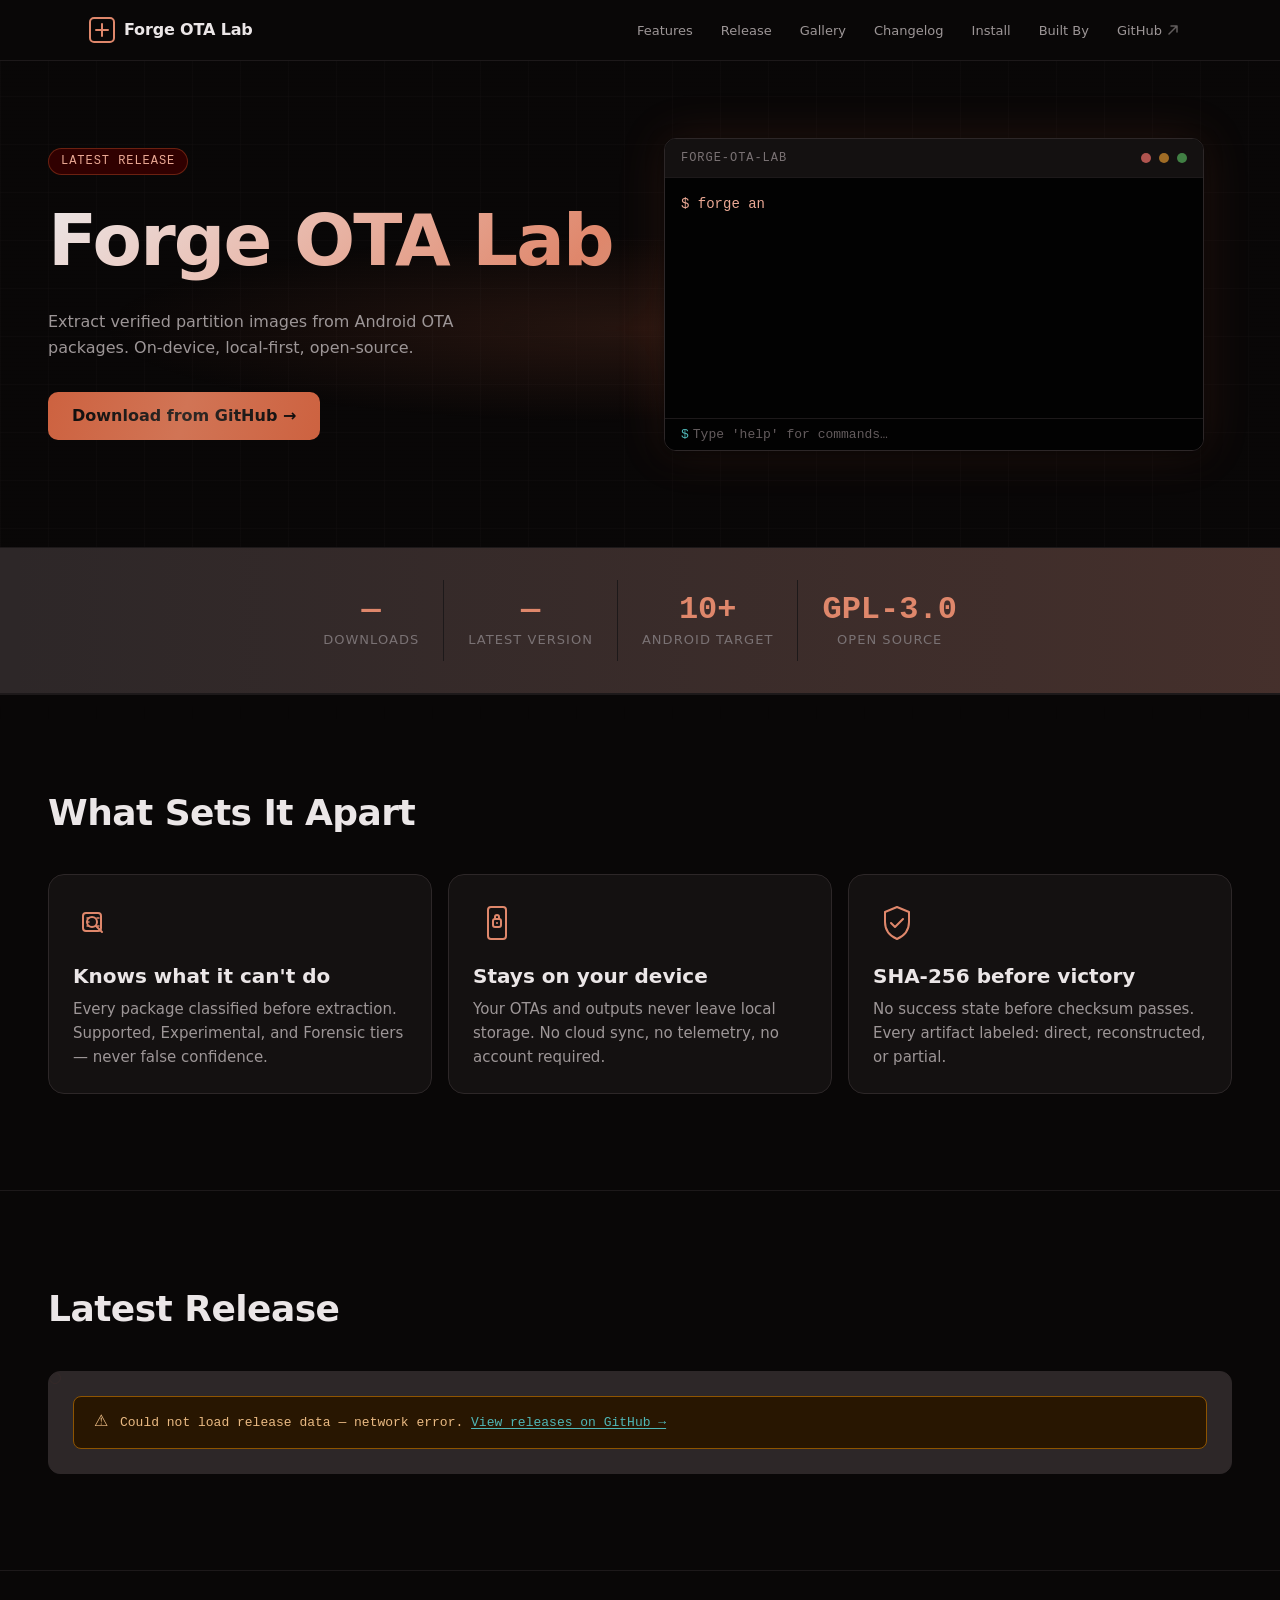
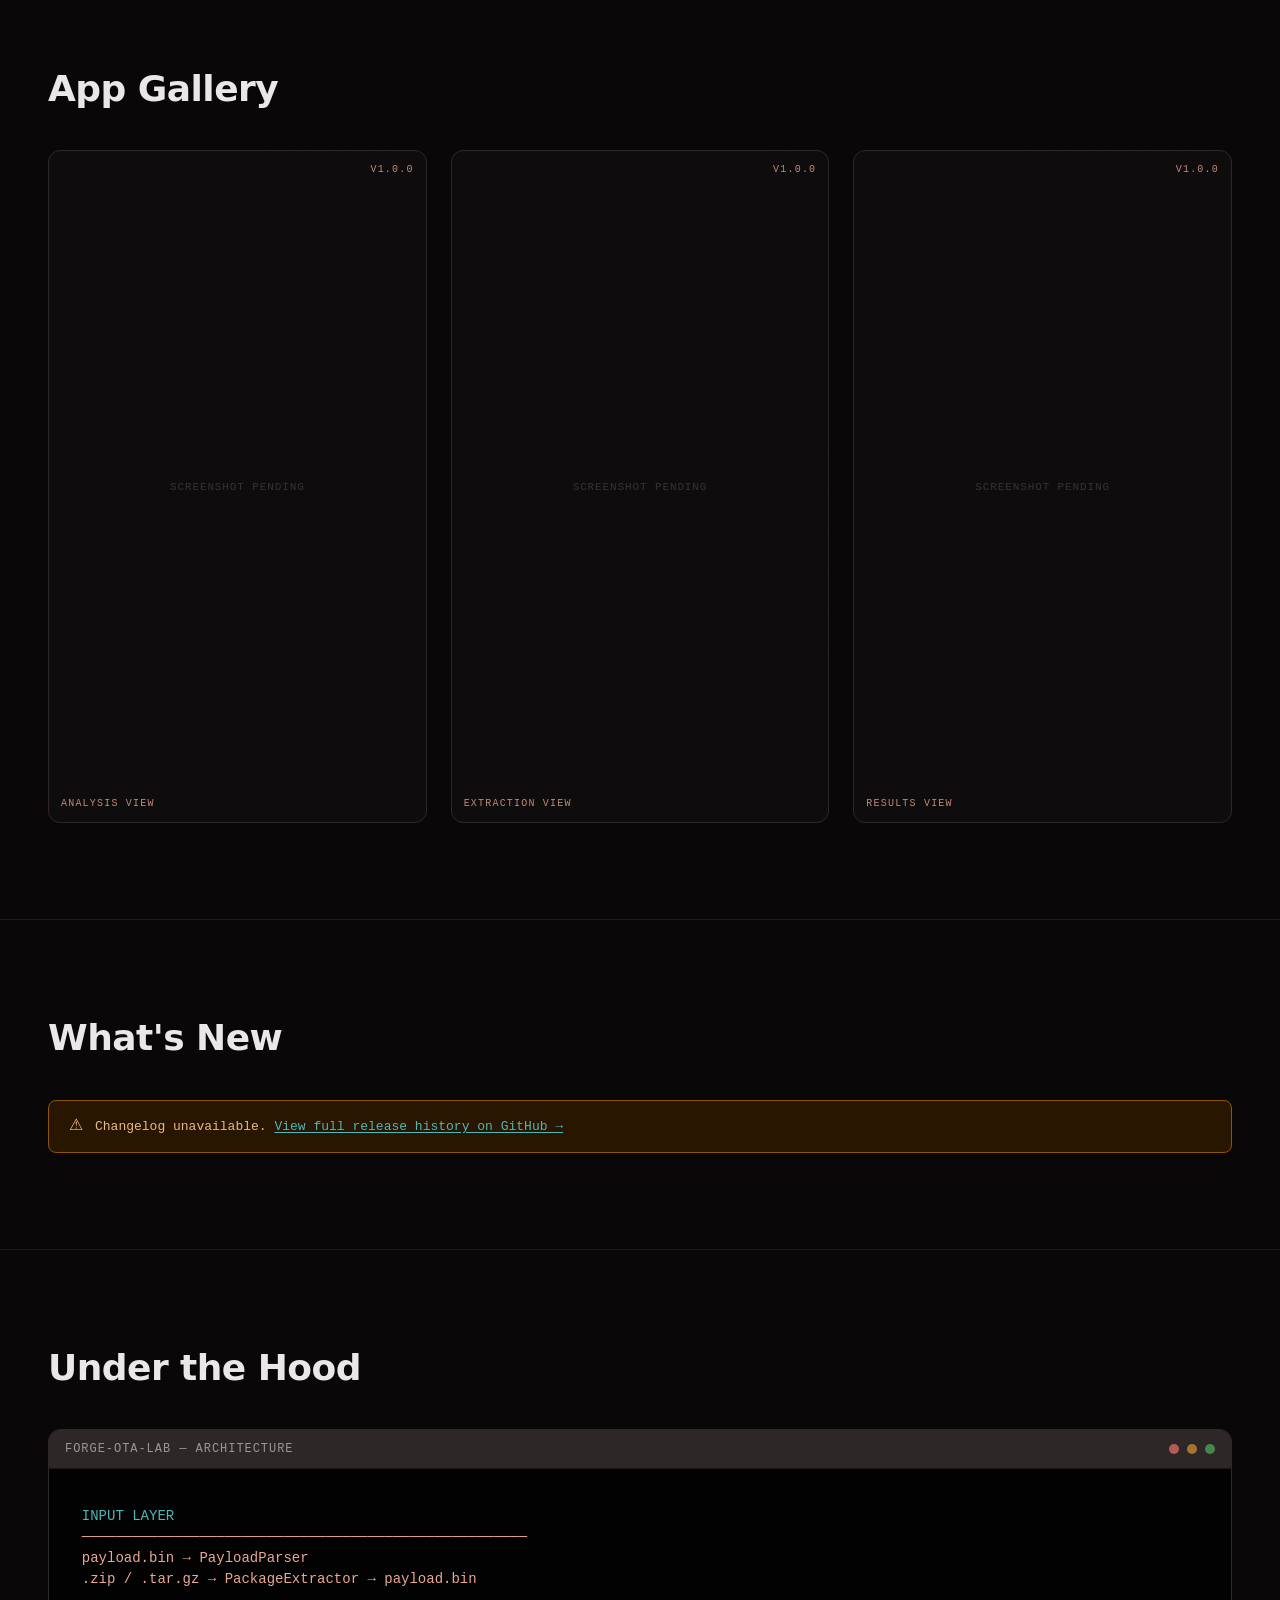
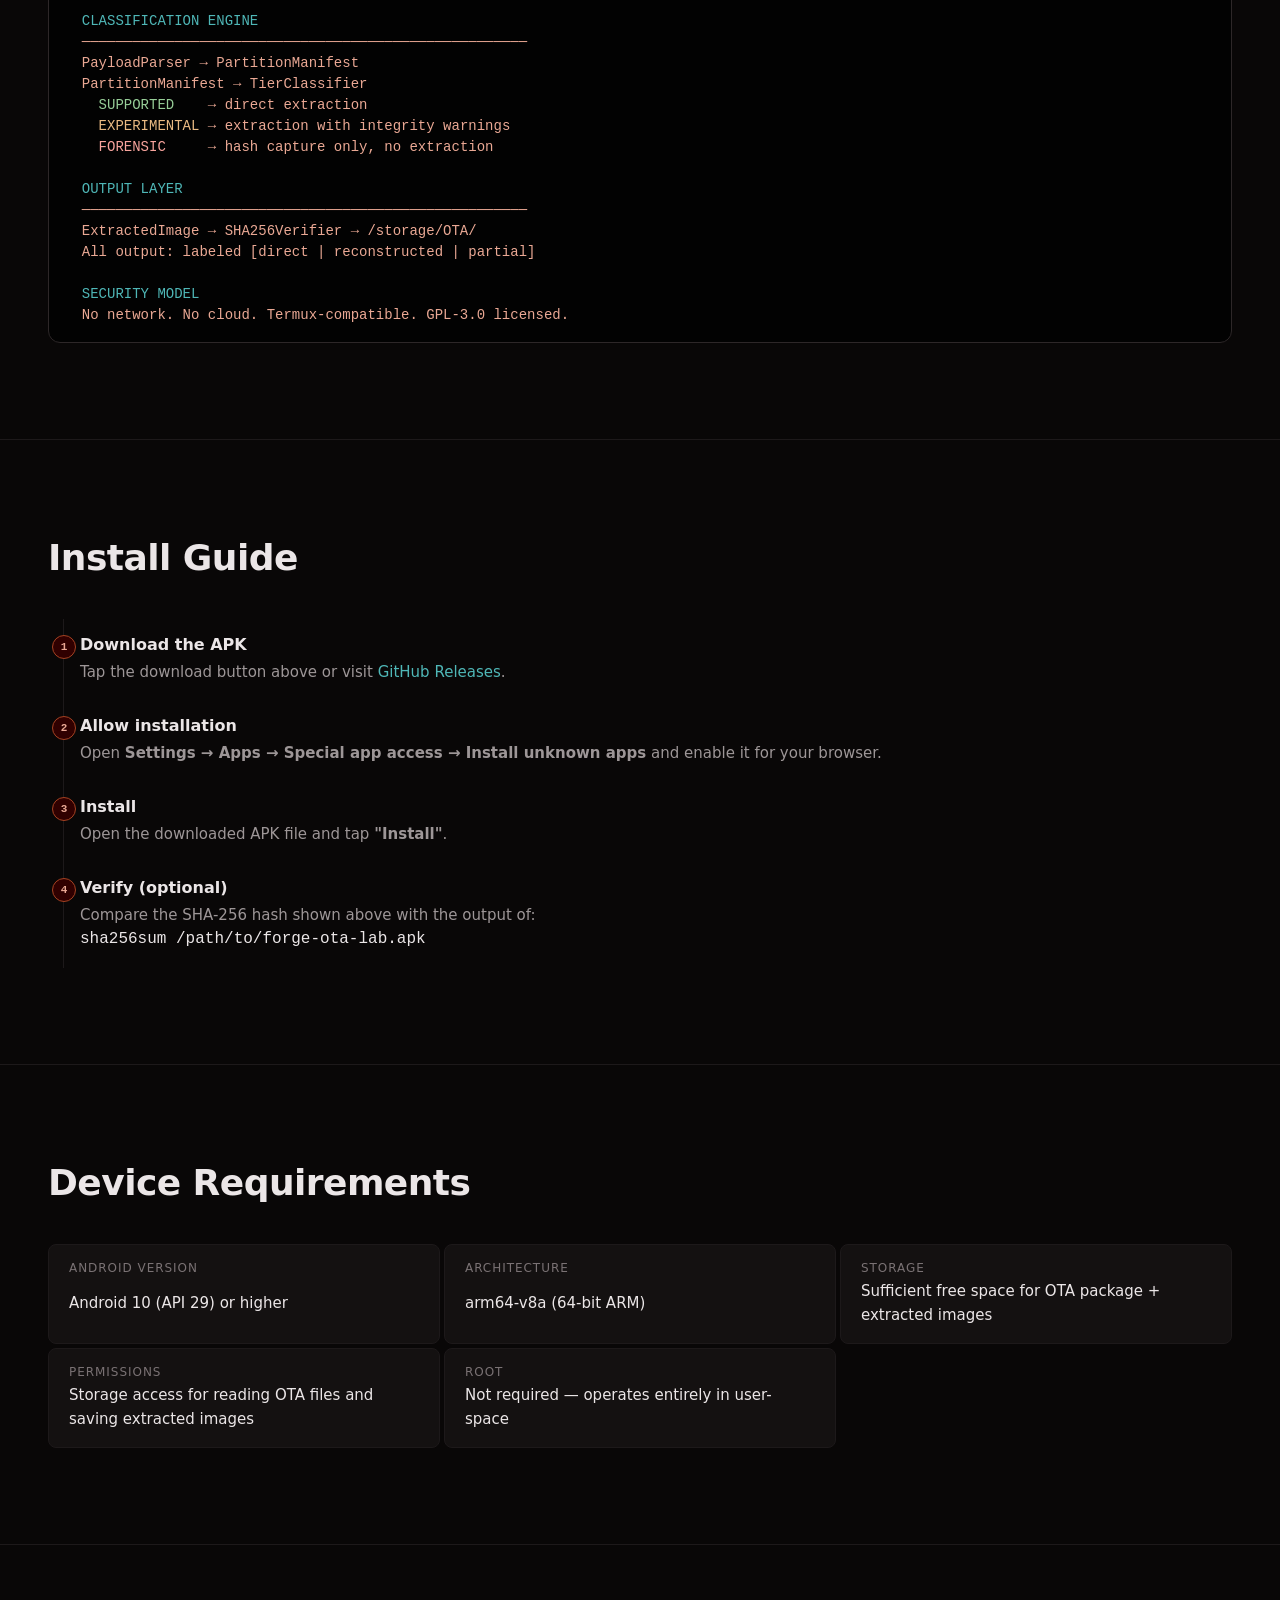
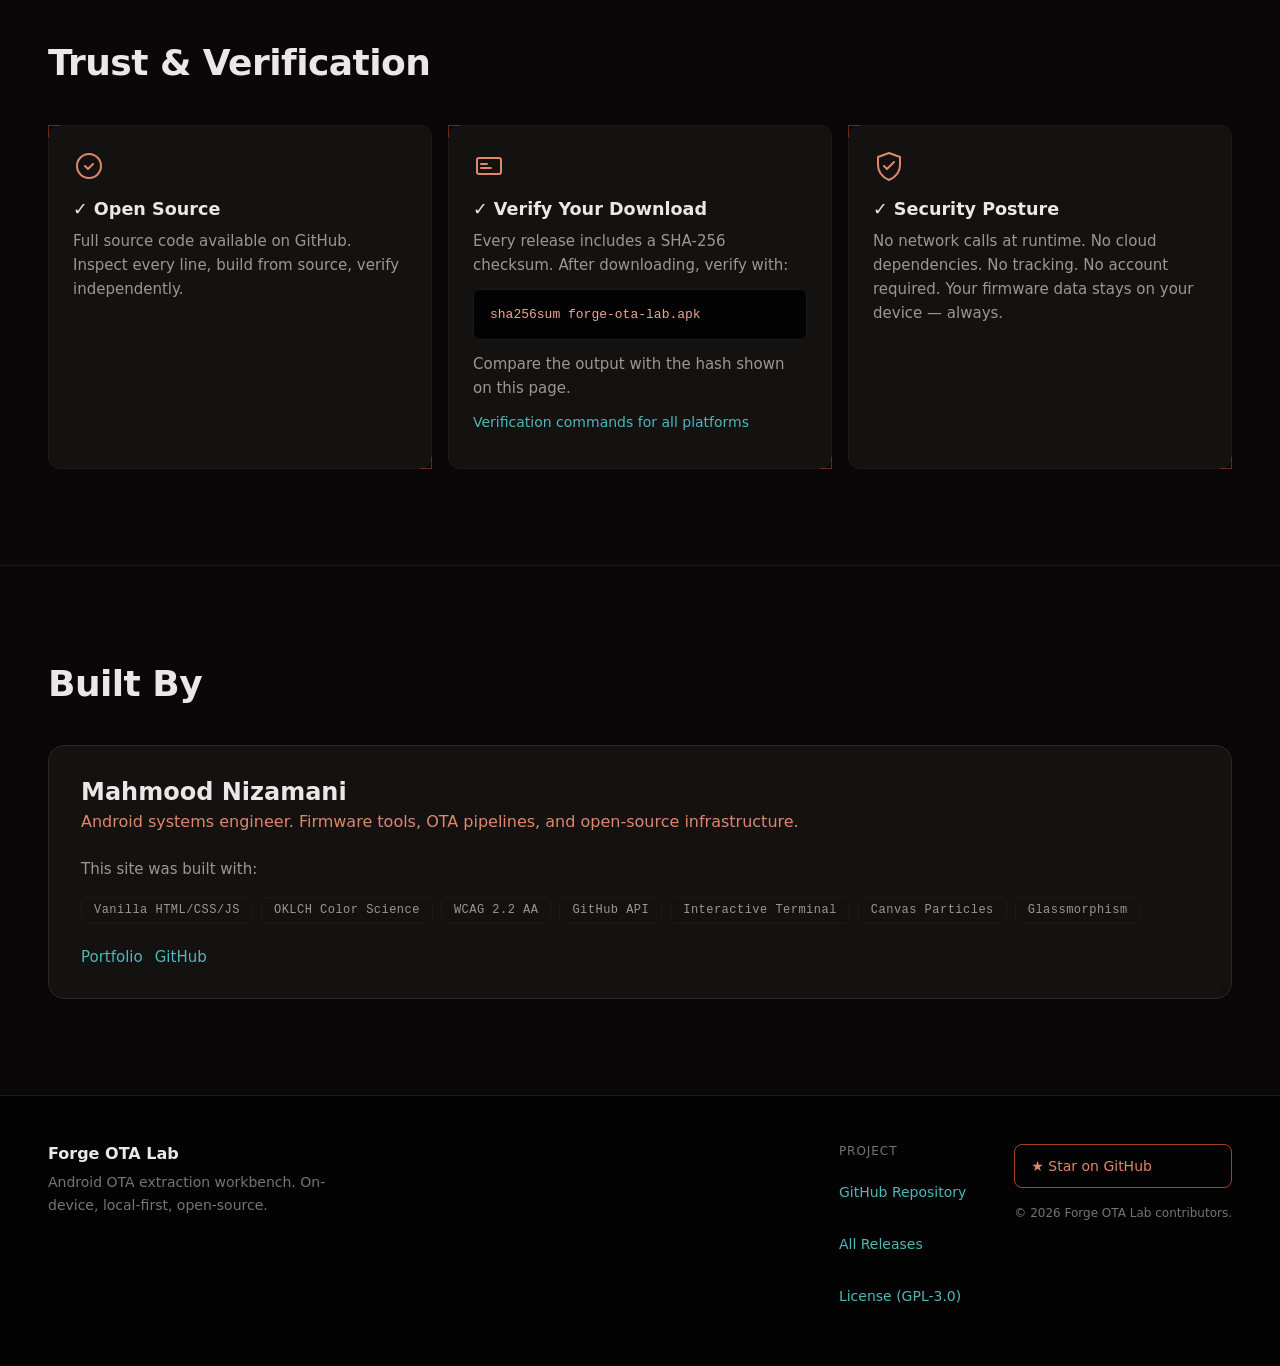
==== commit 5142ca4a: "v2.0.0: production hardening — all placeholders replaced, cache-busting, dead code removed, deploy-r" ====
--- a/index.html
+++ b/index.html
@@ -33,8 +33,15 @@
   <meta name="twitter:image" content="https://mahmoodnizamani-99.github.io/forge-distro-site/og-image.png">
 
   <!-- Forge repo config — JS reads these, not hardcoded (FR-2, Rule #9) -->
-  <meta name="forge:repo-owner" content="mahmoodnizamani94-png">
+  <meta name="forge:repo-owner" content="mahmoodnizamani-99">
   <meta name="forge:repo-name" content="forge-ota-lab">
+
+  <!-- Forge developer identity — JS reads these for Built By section (FR-16) -->
+  <meta name="forge:dev-name" content="Mahmood Nizamani">
+  <meta name="forge:dev-tagline" content="Android systems engineer. Firmware tools, OTA pipelines, and open-source infrastructure.">
+  <meta name="forge:dev-url" content="https://github.com/mahmoodnizamani-99">
+  <meta name="forge:dev-github" content="https://github.com/mahmoodnizamani-99">
+  <meta name="forge:dev-linkedin" content="">
 
   <!-- Dark Reader lock -->
   <meta name="darkreader-lock">
@@ -52,29 +59,38 @@
       "price": "0",
       "priceCurrency": "USD"
     },
-    "downloadUrl": "https://github.com/mahmoodnizamani94-png/forge-ota-lab/releases/latest",
+    "downloadUrl": "https://github.com/mahmoodnizamani-99/forge-ota-lab/releases/latest",
     "description": "Extract verified partition images from Android OTA packages. On-device, local-first, open-source."
   }
   </script>
 
-  <!-- Favicon (placeholder paths — files come in P5) -->
+  <!-- Favicon -->
   <link rel="icon" href="favicon.ico" sizes="32x32">
   <link rel="icon" href="favicon.svg" type="image/svg+xml">
   <link rel="apple-touch-icon" href="apple-touch-icon.png">
   <link rel="manifest" href="site.webmanifest">
 
   <!-- Google Fonts — CSP-compliant load (no inline onload handler)
-       Preload hints the browser to fetch early; script.js creates the
+       Preconnect hints the browser to fetch early; script.js creates the
        <link rel="stylesheet"> to activate fonts. noscript loads eagerly. -->
   <link rel="preconnect" href="https://fonts.googleapis.com">
   <link rel="preconnect" href="https://fonts.gstatic.com" crossorigin>
-  <link rel="preload" as="style" id="gfonts-preload" href="https://fonts.googleapis.com/css2?family=Space+Grotesk:wght@400;500;600;700&family=JetBrains+Mono:wght@400&display=swap">
+  <link rel="preload" as="style" id="gfonts-preload" href="https://fonts.googleapis.com/css2?family=Space+Grotesk:wght@400;500;600;700&family=JetBrains+Mono:wght@400;700&display=swap">
   <noscript>
-    <link rel="stylesheet" href="https://fonts.googleapis.com/css2?family=Space+Grotesk:wght@400;500;600;700&family=JetBrains+Mono:wght@400&display=swap">
+    <link rel="stylesheet" href="https://fonts.googleapis.com/css2?family=Space+Grotesk:wght@400;500;600;700&family=JetBrains+Mono:wght@400;700&display=swap">
   </noscript>
 
+  <!-- <noscript> strategy — show nav links, hide hamburger, hide stats strip -->
+  <noscript>
+    <style>
+      .nav-links { display: flex !important; }
+      .hamburger-btn { display: none !important; }
+      .section-stats { display: none !important; }
+    </style>
+  </noscript>
+
   <!-- Site stylesheet -->
-  <link rel="stylesheet" href="style.css?v=1.0.1">
+  <link rel="stylesheet" href="css/styles.css?v=2.0.0">
 </head>
 
 <body>
@@ -82,7 +98,10 @@
   <a href="#main-content" class="skip-link">Skip to content</a>
 
   <!-- Screen-reader live region for dynamic announcements (FR-4, FR-10) -->
-  <div aria-live="polite" aria-atomic="true" class="sr-announcements" id="sr-announcements"></div>
+  <div aria-live="polite" aria-atomic="true" class="sr-announcements" id="aria-live"></div>
+
+  <!-- Particle canvas — behind all content (FR-13) -->
+  <canvas id="particle-canvas" aria-hidden="true"></canvas>
 
   <!-- ============================================================
        HEADER / NAVIGATION
@@ -97,13 +116,17 @@
         </svg>
         Forge OTA Lab
       </a>
+
+      <!-- Desktop nav links -->
       <ul class="nav-links" role="list">
         <li><a href="#features">Features</a></li>
         <li><a href="#release">Release</a></li>
+        <li><a href="#gallery">Gallery</a></li>
         <li><a href="#changelog">Changelog</a></li>
-        <li><a href="#requirements">Requirements</a></li>
+        <li><a href="#install">Install</a></li>
+        <li><a href="#built-by">Built By</a></li>
         <li>
-          <a href="https://github.com/mahmoodnizamani94-png/forge-ota-lab"
+          <a href="https://github.com/mahmoodnizamani-99/forge-ota-lab"
              target="_blank"
              rel="noopener noreferrer"
              aria-label="Forge OTA Lab on GitHub (opens in new tab)">
@@ -115,8 +138,52 @@
           </a>
         </li>
       </ul>
+
+      <!-- Hamburger menu button (mobile only, FR-14) -->
+      <button type="button"
+              class="hamburger-btn"
+              id="hamburger-btn"
+              aria-expanded="false"
+              aria-controls="nav-drawer"
+              aria-label="Open navigation menu">
+        <span class="hamburger-bar"></span>
+        <span class="hamburger-bar"></span>
+        <span class="hamburger-bar"></span>
+      </button>
     </nav>
   </header>
+
+  <!-- Mobile nav drawer backdrop (FR-14) -->
+  <div class="nav-drawer-backdrop" id="nav-drawer-backdrop"></div>
+
+  <!-- Mobile nav drawer (FR-14) -->
+  <nav class="nav-drawer"
+       id="nav-drawer"
+       role="dialog"
+       aria-label="Navigation menu"
+       aria-modal="true">
+    <a href="#hero">Home</a>
+    <a href="#features">Features</a>
+    <a href="#release">Release</a>
+    <a href="#gallery">Gallery</a>
+    <a href="#changelog">Changelog</a>
+    <a href="#install">Install</a>
+    <a href="#built-by">Built By</a>
+    <a href="https://github.com/mahmoodnizamani-99/forge-ota-lab"
+       target="_blank"
+       rel="noopener noreferrer">
+      GitHub
+      <svg aria-hidden="true" width="14" height="14" viewBox="0 0 14 14" fill="none" xmlns="http://www.w3.org/2000/svg">
+        <path d="M11 3L3 11M11 3H5M11 3v6" stroke="currentColor" stroke-width="1.5" stroke-linecap="round" stroke-linejoin="round"/>
+      </svg>
+    </a>
+    <a href="https://github.com/mahmoodnizamani-99/forge-ota-lab/releases/latest"
+       class="btn-primary download-cta"
+       target="_blank"
+       rel="noopener noreferrer">
+      Download from GitHub
+    </a>
+  </nav>
 
   <!-- ============================================================
        MAIN CONTENT
@@ -128,19 +195,22 @@
          PRD Major Surface #1
          ======================================================== -->
     <section id="hero" aria-labelledby="hero-heading" class="section-hero">
+      <!-- Background grid div (decorative) -->
+      <div class="hero-bg-grid" aria-hidden="true"></div>
+
       <div class="hero-content">
         <div class="hero-copy">
           <!-- Version badge — static fallback "Latest Release" (Workflow E, State Matrix) -->
-          <span class="version-badge" id="version-badge" aria-label="Version">Latest Release</span>
-
-          <h1 id="hero-heading">Forge OTA Lab</h1>
+          <span class="version-badge" id="version-badge">Latest Release</span>
+
+          <h1 id="hero-heading" class="hero-heading">Forge OTA Lab</h1>
           <p class="hero-tagline">Extract verified partition images from Android OTA packages. On-device, local-first, open-source.</p>
 
           <!-- Primary Download CTA (FR-3)
                Static href → GitHub Releases latest page (Workflow E, Rule #3)
-               JS upgrades to direct APK URL in P3 -->
+               JS upgrades to direct APK URL -->
           <div class="hero-actions">
-            <a href="https://github.com/mahmoodnizamani94-png/forge-ota-lab/releases/latest"
+            <a href="https://github.com/mahmoodnizamani-99/forge-ota-lab/releases/latest"
                id="download-cta"
                class="btn-primary download-cta"
                target="_blank"
@@ -149,11 +219,16 @@
               Download from GitHub
             </a>
           </div>
-        </div>
-
-        <!-- Terminal Window — decorative only (FR-8)
-             aria-hidden: screen readers skip; static final frame for no-JS -->
-        <div class="terminal-window" aria-hidden="true" role="img">
+
+          <!-- Download confirmation container — hidden until JS triggers -->
+          <div id="download-confirmation" class="download-confirmation" hidden>
+            <p id="download-confirmation-text"></p>
+          </div>
+        </div>
+
+        <!-- Terminal Window (FR-8)
+             Decorative on mobile (aria-hidden), interactive on desktop via JS (FR-12) -->
+        <div class="terminal-window" id="terminal-window" role="img" aria-label="Terminal demonstration showing Forge OTA Lab analyzing an OTA package">
           <div class="terminal-header">
             <span class="terminal-title">forge-ota-lab</span>
             <span class="terminal-dots">
@@ -176,20 +251,73 @@
 ✓ init_boot.img    SHA-256 verified  [ 8.1 MB]
 ─
 Ready. 2 artifacts exported to /storage/OTA/</code></pre>
-        </div>
-      </div>
-    </section>
-
-    <!-- ========================================================
-         SECTION 2: FEATURES
-         PRD Major Surface #2 — 3 feature cards (verbatim copy)
+
+          <!-- Interactive terminal input (desktop only, FR-12) — hidden by CSS below 1024px -->
+          <div class="terminal-input-line" id="terminal-input-line">
+            <span class="terminal-input-prompt" aria-hidden="true">$</span>
+            <input type="text"
+                   class="terminal-input"
+                   id="terminal-input"
+                   aria-label="Terminal command input"
+                   placeholder="Type 'help' for commands…"
+                   autocomplete="off"
+                   spellcheck="false">
+          </div>
+        </div>
+      </div>
+    </section>
+
+    <!-- ========================================================
+         SECTION 2: STATS STRIP
+         PRD Major Surface #2 — 4 animated counters
+         Hidden when JS disabled via <noscript> style
+         ======================================================== -->
+    <section id="stats" aria-labelledby="stats-heading" class="section-stats">
+      <h2 id="stats-heading" class="visually-hidden">Product Statistics</h2>
+
+      <div class="stats-grid">
+        <!-- Stat 1: Downloads -->
+        <div class="stat-item">
+          <span class="stat-value" id="stat-downloads">—</span>
+          <span class="stat-label">Downloads</span>
+        </div>
+
+        <div class="stat-divider" aria-hidden="true"></div>
+
+        <!-- Stat 2: Version -->
+        <div class="stat-item">
+          <span class="stat-value" id="stat-version">—</span>
+          <span class="stat-label">Latest Version</span>
+        </div>
+
+        <div class="stat-divider" aria-hidden="true"></div>
+
+        <!-- Stat 3: Android Target -->
+        <div class="stat-item">
+          <span class="stat-value" id="stat-android">10+</span>
+          <span class="stat-label">Android Target</span>
+        </div>
+
+        <div class="stat-divider" aria-hidden="true"></div>
+
+        <!-- Stat 4: License -->
+        <div class="stat-item">
+          <span class="stat-value" id="stat-license">GPL-3.0</span>
+          <span class="stat-label">Open Source</span>
+        </div>
+      </div>
+    </section>
+
+    <!-- ========================================================
+         SECTION 3: FEATURES
+         PRD Major Surface #3 — 3 HUD-framed glassmorphism cards
          ======================================================== -->
     <section id="features" aria-labelledby="features-heading" class="section-features">
       <h2 id="features-heading">What Sets It Apart</h2>
 
       <div class="features-grid">
         <!-- Card 1 — Format-Aware -->
-        <article class="feature-card">
+        <article class="feature-card glass-card hud-frame">
           <div class="feature-icon" aria-hidden="true">
             <!-- Magnifying glass over chip -->
             <svg width="40" height="40" viewBox="0 0 40 40" fill="none" xmlns="http://www.w3.org/2000/svg" aria-hidden="true">
@@ -204,7 +332,7 @@
         </article>
 
         <!-- Card 2 — On-Device -->
-        <article class="feature-card">
+        <article class="feature-card glass-card hud-frame">
           <div class="feature-icon" aria-hidden="true">
             <!-- Phone with lock -->
             <svg width="40" height="40" viewBox="0 0 40 40" fill="none" xmlns="http://www.w3.org/2000/svg" aria-hidden="true">
@@ -219,7 +347,7 @@
         </article>
 
         <!-- Card 3 — Verified Output -->
-        <article class="feature-card">
+        <article class="feature-card glass-card hud-frame">
           <div class="feature-icon" aria-hidden="true">
             <!-- Checkmark shield -->
             <svg width="40" height="40" viewBox="0 0 40 40" fill="none" xmlns="http://www.w3.org/2000/svg" aria-hidden="true">
@@ -234,16 +362,16 @@
     </section>
 
     <!-- ========================================================
-         SECTION 3: RELEASE CARD
-         PRD Major Surface #3 — latest version, date, size, SHA-256
-         Dynamic content populated by JS (P3); static fallback here
-         ======================================================== -->
-    <section id="release" aria-labelledby="release-heading" class="section-release" aria-live="polite">
+         SECTION 4: RELEASE CARD
+         PRD Major Surface #4 — latest version, date, size, SHA-256
+         Dynamic content populated by JS; static fallback here
+         ======================================================== -->
+    <section id="release" aria-labelledby="release-heading" class="section-release">
       <h2 id="release-heading">Latest Release</h2>
 
-      <!-- Skeleton loader — visible until JS populates, aria-hidden for SR -->
-      <div class="release-card" id="release-card">
-        <!-- Skeleton + status hidden by default; JS removes hidden when fetch begins.
+      <div class="release-card hud-frame hud-frame--pulse" id="release-card">
+        <!-- Skeleton loader — visible until JS populates, aria-hidden for SR
+             Skeleton + status hidden by default; JS removes hidden when fetch begins.
              This ensures no-JS users see ONLY the noscript block, not misleading "Loading..." -->
         <div class="release-skeleton" id="release-skeleton" aria-hidden="true" hidden>
           <div class="skeleton-bar skeleton-bar-title"></div>
@@ -259,7 +387,7 @@
         <noscript>
           <div class="release-fallback">
             <p>Enable JavaScript to see version details, or visit GitHub Releases directly.</p>
-            <a href="https://github.com/mahmoodnizamani94-png/forge-ota-lab/releases/latest"
+            <a href="https://github.com/mahmoodnizamani-99/forge-ota-lab/releases/latest"
                target="_blank"
                rel="noopener noreferrer"
                class="btn-secondary">
@@ -268,7 +396,7 @@
           </div>
         </noscript>
 
-        <!-- JS-populated release data container (empty until P3) -->
+        <!-- JS-populated release data container (empty until JS fills) -->
         <div class="release-data" id="release-data" hidden>
           <dl class="release-meta">
             <div class="release-meta-item">
@@ -283,6 +411,10 @@
               <dt>Size</dt>
               <dd id="release-size"></dd>
             </div>
+            <div class="release-meta-item">
+              <dt>Downloads</dt>
+              <dd id="release-downloads"></dd>
+            </div>
           </dl>
 
           <!-- SHA-256 block (FR-4) — hidden until hash found in release body -->
@@ -298,22 +430,76 @@
           </div>
 
           <!-- Secondary download CTA within release card -->
-          <a href="https://github.com/mahmoodnizamani94-png/forge-ota-lab/releases/latest"
+          <a href="https://github.com/mahmoodnizamani-99/forge-ota-lab/releases/latest"
              id="release-download-cta"
-             class="btn-primary"
+             class="btn-primary download-cta"
              target="_blank"
              rel="noopener noreferrer"
              aria-label="Download Forge OTA Lab from GitHub Releases">
             Download from GitHub
           </a>
         </div>
-      </div>
-    </section>
-
-    <!-- ========================================================
-         SECTION 4: CHANGELOG
-         PRD Major Surface #4 — last 3 versions, accordion
-         Dynamic content populated by JS (P3); static fallback here
+
+        <!-- Error state container — JS populates on API failure -->
+        <div id="release-error" class="terminal-message terminal-message-warning" role="alert" hidden>
+          <span class="terminal-message-icon" aria-hidden="true">⚠</span>
+          <span class="terminal-message-text" id="release-error-text"></span>
+        </div>
+      </div>
+    </section>
+
+    <!-- ========================================================
+         SECTION 5: GALLERY
+         PRD Major Surface #5 — 3-panel screenshot grid with HUD overlays
+         ======================================================== -->
+    <section id="gallery" aria-labelledby="gallery-heading" class="section-gallery">
+      <h2 id="gallery-heading">App Gallery</h2>
+
+      <div class="gallery-grid">
+        <!-- Panel 1 -->
+        <div class="gallery-panel hud-frame">
+          <div class="gallery-hud-overlay">
+            <span class="gallery-hud-tag">v1.0.0</span>
+            <span class="gallery-hud-label">Analysis View</span>
+          </div>
+          <div class="gallery-placeholder">
+            <span class="gallery-placeholder-label">Screenshot Pending</span>
+          </div>
+          <!-- JS will swap placeholder with:
+               <img src="screenshots/screen-01.webp"
+                    alt="Forge OTA Lab — Analysis screen showing OTA package classification"
+                    loading="lazy"
+                    width="1080" height="2340"> -->
+        </div>
+
+        <!-- Panel 2 -->
+        <div class="gallery-panel hud-frame">
+          <div class="gallery-hud-overlay">
+            <span class="gallery-hud-tag">v1.0.0</span>
+            <span class="gallery-hud-label">Extraction View</span>
+          </div>
+          <div class="gallery-placeholder">
+            <span class="gallery-placeholder-label">Screenshot Pending</span>
+          </div>
+        </div>
+
+        <!-- Panel 3 -->
+        <div class="gallery-panel hud-frame">
+          <div class="gallery-hud-overlay">
+            <span class="gallery-hud-tag">v1.0.0</span>
+            <span class="gallery-hud-label">Results View</span>
+          </div>
+          <div class="gallery-placeholder">
+            <span class="gallery-placeholder-label">Screenshot Pending</span>
+          </div>
+        </div>
+      </div>
+    </section>
+
+    <!-- ========================================================
+         SECTION 6: CHANGELOG
+         PRD Major Surface #6 — last 3 versions, accordion
+         Dynamic content populated by JS; static fallback here
          ======================================================== -->
     <section id="changelog" aria-labelledby="changelog-heading" class="section-changelog">
       <h2 id="changelog-heading">What's New</h2>
@@ -332,7 +518,7 @@
       <noscript>
         <div class="changelog-fallback">
           <p>Enable JavaScript to see the changelog, or view the full release history on GitHub.</p>
-          <a href="https://github.com/mahmoodnizamani94-png/forge-ota-lab/releases"
+          <a href="https://github.com/mahmoodnizamani-99/forge-ota-lab/releases"
              target="_blank"
              rel="noopener noreferrer"
              class="btn-secondary">
@@ -341,16 +527,115 @@
         </div>
       </noscript>
 
-      <!-- JS-populated accordion container (empty until P3) -->
+      <!-- JS-populated accordion container (empty until JS fills) -->
       <div class="changelog-entries" id="changelog-entries" hidden>
         <!-- JS will populate accordion items here -->
       </div>
-    </section>
-
-    <!-- ========================================================
-         SECTION 5: REQUIREMENTS
-         PRD Major Surface #5 — Android version, arch, permissions
+
+      <!-- Error fallback with GitHub link — JS shows on API failure -->
+      <div id="changelog-error" class="terminal-message terminal-message-warning" role="alert" hidden>
+        <span class="terminal-message-icon" aria-hidden="true">⚠</span>
+        <span class="terminal-message-text">
+          Changelog unavailable.
+          <a href="https://github.com/mahmoodnizamani-99/forge-ota-lab/releases"
+             target="_blank"
+             rel="noopener noreferrer"
+             class="terminal-message-link">
+            View full release history on GitHub →
+          </a>
+        </span>
+      </div>
+    </section>
+
+    <!-- ========================================================
+         SECTION 7: ARCHITECTURE TERMINAL
+         PRD Major Surface #7 — static decorated terminal (FR-19)
+         Zero JS dependency
+         ======================================================== -->
+    <section id="architecture" aria-labelledby="architecture-heading" class="section-architecture">
+      <h2 id="architecture-heading">Under the Hood</h2>
+
+      <div class="arch-terminal hud-frame" role="img" aria-label="Architecture diagram showing Forge OTA Lab's processing pipeline: input layer (payload parser, package extractor), classification engine (supported, experimental, forensic tiers), output layer (SHA-256 verifier), and security model (no network, no cloud, GPL-3.0)">
+        <div class="arch-terminal-header">
+          <span class="arch-terminal-title">forge-ota-lab — architecture</span>
+          <span class="terminal-dots">
+            <span class="terminal-dot"></span>
+            <span class="terminal-dot"></span>
+            <span class="terminal-dot"></span>
+          </span>
+        </div>
+        <pre class="arch-terminal-body"><code>
+<span class="arch-section-label">  INPUT LAYER</span>
+  ─────────────────────────────────────────────────────
+  payload.bin → PayloadParser
+  .zip / .tar.gz → PackageExtractor → payload.bin
+
+<span class="arch-section-label">  CLASSIFICATION ENGINE</span>
+  ─────────────────────────────────────────────────────
+  PayloadParser → PartitionManifest
+  PartitionManifest → TierClassifier
+    <span class="arch-tier-supported">SUPPORTED</span>    → direct extraction
+    <span class="arch-tier-experimental">EXPERIMENTAL</span> → extraction with integrity warnings
+    <span class="arch-tier-forensic">FORENSIC</span>     → hash capture only, no extraction
+
+<span class="arch-section-label">  OUTPUT LAYER</span>
+  ─────────────────────────────────────────────────────
+  ExtractedImage → SHA256Verifier → /storage/OTA/
+  All output: labeled [direct | reconstructed | partial]
+
+<span class="arch-section-label">  SECURITY MODEL</span>
+  No network. No cloud. Termux-compatible. GPL-3.0 licensed.
+</code></pre>
+      </div>
+    </section>
+
+    <!-- ========================================================
+         SECTION 8: INSTALL GUIDE
+         PRD Major Surface #8 — step-by-step sideloading (FR-15)
          Fully static content
+         ======================================================== -->
+    <section id="install" aria-labelledby="install-heading" class="section-install">
+      <h2 id="install-heading">Install Guide</h2>
+
+      <ol class="install-steps" role="list">
+        <!-- Step 1 -->
+        <li class="install-step">
+          <span class="install-step-number" aria-hidden="true">1</span>
+          <h3 class="install-step-title">Download the APK</h3>
+          <p class="install-step-desc">Tap the download button above or visit
+            <a href="https://github.com/mahmoodnizamani-99/forge-ota-lab/releases/latest"
+               target="_blank"
+               rel="noopener noreferrer">GitHub Releases</a>.
+          </p>
+        </li>
+
+        <!-- Step 2 -->
+        <li class="install-step">
+          <span class="install-step-number" aria-hidden="true">2</span>
+          <h3 class="install-step-title">Allow installation</h3>
+          <p class="install-step-desc">Open <strong>Settings → Apps → Special app access → Install unknown apps</strong> and enable it for your browser.</p>
+        </li>
+
+        <!-- Step 3 -->
+        <li class="install-step">
+          <span class="install-step-number" aria-hidden="true">3</span>
+          <h3 class="install-step-title">Install</h3>
+          <p class="install-step-desc">Open the downloaded APK file and tap <strong>"Install"</strong>.</p>
+        </li>
+
+        <!-- Step 4 -->
+        <li class="install-step">
+          <span class="install-step-number" aria-hidden="true">4</span>
+          <h3 class="install-step-title">Verify (optional)</h3>
+          <p class="install-step-desc">Compare the SHA-256 hash shown above with the output of:</p>
+          <pre><code>sha256sum /path/to/forge-ota-lab.apk</code></pre>
+        </li>
+      </ol>
+    </section>
+
+    <!-- ========================================================
+         SECTION 9: REQUIREMENTS + TRUST STRIP
+         PRD Major Surface #9
          ======================================================== -->
     <section id="requirements" aria-labelledby="requirements-heading" class="section-requirements">
       <h2 id="requirements-heading">Device Requirements</h2>
@@ -379,55 +664,101 @@
       </dl>
     </section>
 
-    <!-- ========================================================
-         SECTION 6: TRUST STRIP
-         PRD Major Surface #6 — open source, checksum guide, security
-         ======================================================== -->
     <section id="trust" aria-labelledby="trust-heading" class="section-trust">
       <h2 id="trust-heading">Trust &amp; Verification</h2>
 
       <div class="trust-grid">
         <!-- Open Source -->
-        <div class="trust-item">
+        <div class="trust-item hud-frame">
           <svg aria-hidden="true" width="32" height="32" viewBox="0 0 32 32" fill="none" xmlns="http://www.w3.org/2000/svg">
             <circle cx="16" cy="16" r="12" stroke="currentColor" stroke-width="2"/>
             <path d="M12 16l3 3 5-5" stroke="currentColor" stroke-width="2" stroke-linecap="round" stroke-linejoin="round"/>
           </svg>
-          <h3>Open Source</h3>
+          <h3>✓ Open Source</h3>
           <p>Full source code available on GitHub. Inspect every line, build from source, verify independently.</p>
         </div>
 
         <!-- Checksum Verification -->
-        <div class="trust-item">
+        <div class="trust-item hud-frame">
           <svg aria-hidden="true" width="32" height="32" viewBox="0 0 32 32" fill="none" xmlns="http://www.w3.org/2000/svg">
             <rect x="4" y="8" width="24" height="16" rx="2" stroke="currentColor" stroke-width="2"/>
             <path d="M8 14h6M8 18h10" stroke="currentColor" stroke-width="2" stroke-linecap="round"/>
           </svg>
-          <h3>Verify Your Download</h3>
+          <h3>✓ Verify Your Download</h3>
           <p>Every release includes a SHA-256 checksum. After downloading, verify with:</p>
           <pre><code>sha256sum forge-ota-lab.apk</code></pre>
           <p>Compare the output with the hash shown on this page.</p>
+          <!-- Expandable verification instructions (S-1) -->
+          <details>
+            <summary>Verification commands for all platforms</summary>
+            <pre><code># Linux / Termux
+sha256sum forge-ota-lab.apk
+
+# macOS
+shasum -a 256 forge-ota-lab.apk
+
+# Windows (PowerShell)
+Get-FileHash forge-ota-lab.apk -Algorithm SHA256</code></pre>
+          </details>
         </div>
 
         <!-- Security Posture -->
-        <div class="trust-item">
+        <div class="trust-item hud-frame">
           <svg aria-hidden="true" width="32" height="32" viewBox="0 0 32 32" fill="none" xmlns="http://www.w3.org/2000/svg">
             <path d="M16 3l11 4v8c0 7-4 12-11 15C9 27 5 22 5 15V7l11-4z" stroke="currentColor" stroke-width="2" stroke-linejoin="round"/>
             <path d="M11 16l3 3 7-7" stroke="currentColor" stroke-width="2" stroke-linecap="round" stroke-linejoin="round"/>
           </svg>
-          <h3>Security Posture</h3>
+          <h3>✓ Security Posture</h3>
           <p>No network calls at runtime. No cloud dependencies. No tracking. No account required. Your firmware data stays on your device — always.</p>
         </div>
       </div>
     </section>
 
+    <!-- ========================================================
+         SECTION 10: BUILT BY
+         PRD Major Surface #10 — developer identity, tech stack (FR-16)
+         ======================================================== -->
+    <section id="built-by" aria-labelledby="built-by-heading" class="section-built-by">
+      <h2 id="built-by-heading">Built By</h2>
+
+      <div class="built-by-card glass-card hud-frame">
+        <!-- Developer identity — populated by JS from meta tags -->
+        <div id="built-by-identity">
+          <p class="built-by-name" id="built-by-name"></p>
+          <p class="built-by-tagline" id="built-by-tagline"></p>
+        </div>
+
+        <p class="built-by-intro">This site was built with:</p>
+
+        <!-- Tech stack badges (static HTML) -->
+        <div class="built-by-stack">
+          <span class="tech-badge">Vanilla HTML/CSS/JS</span>
+          <span class="tech-badge">OKLCH Color Science</span>
+          <span class="tech-badge">WCAG 2.2 AA</span>
+          <span class="tech-badge">GitHub API</span>
+          <span class="tech-badge">Interactive Terminal</span>
+          <span class="tech-badge">Canvas Particles</span>
+          <span class="tech-badge">Glassmorphism</span>
+        </div>
+
+        <!-- Social links container — populated by JS from meta tags -->
+        <div class="built-by-links" id="built-by-links">
+          <!-- JS will populate: Portfolio, GitHub, LinkedIn links -->
+        </div>
+
+        <noscript>
+          <p class="built-by-intro" style="margin-top: var(--space-4);">Enable JavaScript to see developer links, or visit the repository on GitHub.</p>
+        </noscript>
+      </div>
+    </section>
+
   </main>
 
   <!-- ============================================================
-       SECTION 7: FOOTER
-       PRD Major Surface #7 — GitHub, license, community
+       SECTION 11: FOOTER
+       PRD Major Surface #11 — GitHub, license, Star CTA, version
        ============================================================ -->
-  <footer id="footer" aria-labelledby="footer-heading" class="site-footer">
+  <footer id="footer" aria-labelledby="footer-heading" class="site-footer" aria-label="Site footer">
     <!-- Hidden heading for landmark navigation (screen readers) -->
     <h2 id="footer-heading" class="visually-hidden">Site Information</h2>
 
@@ -441,28 +772,21 @@
         <h3 class="footer-nav-title">Project</h3>
         <ul role="list">
           <li>
-            <a href="https://github.com/mahmoodnizamani94-png/forge-ota-lab"
+            <a href="https://github.com/mahmoodnizamani-99/forge-ota-lab"
                target="_blank"
                rel="noopener noreferrer">
               GitHub Repository
             </a>
           </li>
           <li>
-            <a href="https://github.com/mahmoodnizamani94-png/forge-ota-lab/releases"
+            <a href="https://github.com/mahmoodnizamani-99/forge-ota-lab/releases"
                target="_blank"
                rel="noopener noreferrer">
               All Releases
             </a>
           </li>
           <li>
-            <a href="https://github.com/mahmoodnizamani94-png/forge-ota-lab/issues"
-               target="_blank"
-               rel="noopener noreferrer">
-              Report an Issue
-            </a>
-          </li>
-          <li>
-            <a href="https://github.com/mahmoodnizamani94-png/forge-ota-lab/blob/main/LICENSE"
+            <a href="https://github.com/mahmoodnizamani-99/forge-ota-lab/blob/main/LICENSE"
                target="_blank"
                rel="noopener noreferrer">
               License (GPL-3.0)
@@ -472,6 +796,15 @@
       </nav>
 
       <div class="footer-meta">
+        <!-- Star on GitHub CTA (S-4) -->
+        <a href="https://github.com/mahmoodnizamani-99/forge-ota-lab"
+           target="_blank"
+           rel="noopener noreferrer"
+           class="star-github-cta"
+           aria-label="Star Forge OTA Lab on GitHub (opens in new tab)">
+          ★ Star on GitHub
+        </a>
+
         <p class="footer-version" id="footer-version">
           <!-- JS updates this with current version; static fallback below -->
           <noscript>Version info requires JavaScript.</noscript>
@@ -483,7 +816,16 @@
     </div>
   </footer>
 
-  <!-- Site JavaScript — module, deferred by default (P3/P4 — empty for now) -->
-  <script type="module" src="script.js?v=1.0.1"></script>
+  <!-- Scroll-to-top button (S-6) — hidden by default, JS shows after 150vh  -->
+  <button type="button"
+          id="scroll-to-top"
+          class="btn-secondary scroll-to-top"
+          aria-label="Scroll to top"
+          hidden>
+    ↑
+  </button>
+
+  <!-- Site JavaScript — module, deferred by default -->
+  <script type="module" src="js/script.js?v=2.0.0"></script>
 </body>
 </html>
--- a/css/styles.css
+++ b/css/styles.css
@@ -0,0 +1,3015 @@
+/* ══════════════════════════════════════════════════════════════════════════════
+   FORGE DISTRO v2 — CSS DESIGN SYSTEM
+   ═══════════════════════════════════════════════════════════════════════════════
+   Architecture: Three-layer token system (primitive → semantic → component)
+   Color space:  OKLCH with sRGB fallbacks via @supports
+   Mode:         Dark only — the identity IS dark
+   Fonts:        Space Grotesk (display + body) · JetBrains Mono (terminal + code)
+   ═══════════════════════════════════════════════════════════════════════════════ */
+
+
+/* ╔══════════════════════════════════════════════════════════════════════════════╗
+   ║  LAYER 1 — PRIMITIVE TOKENS                                                ║
+   ║  Raw OKLCH values. Never referenced outside :root except via semantic alias ║
+   ╚══════════════════════════════════════════════════════════════════════════════╝ */
+
+:root {
+
+  /* ── Brand (Copper) — H ≈ 38° ───────────────────────────── */
+  --color-brand-50:  oklch(0.97 0.017 38);
+  --color-brand-100: oklch(0.93 0.032 38);
+  --color-brand-200: oklch(0.88 0.055 38);
+  --color-brand-300: oklch(0.79 0.084 38);
+  --color-brand-400: oklch(0.71 0.116 38);
+  --color-brand-500: oklch(0.62 0.145 38);
+  --color-brand-600: oklch(0.51 0.138 38);
+  --color-brand-700: oklch(0.41 0.128 38);
+  --color-brand-800: oklch(0.31 0.113 38);
+  --color-brand-900: oklch(0.19 0.087 38);
+
+  /* ── Accent (Teal) — H ≈ 195° ──────────────────────────── */
+  --color-accent-50:  oklch(0.97 0.014 195);
+  --color-accent-100: oklch(0.93 0.026 195);
+  --color-accent-200: oklch(0.88 0.046 195);
+  --color-accent-300: oklch(0.80 0.070 195);
+  --color-accent-400: oklch(0.72 0.096 195);
+  --color-accent-500: oklch(0.63 0.120 195);
+  --color-accent-600: oklch(0.52 0.114 195);
+  --color-accent-700: oklch(0.42 0.106 195);
+  --color-accent-800: oklch(0.32 0.094 195);
+  --color-accent-900: oklch(0.20 0.072 195);
+
+  /* ── Neutral (Warm) — H ≈ 5° ───────────────────────────── */
+  --color-neutral-50:  oklch(0.97 0.004 5);
+  --color-neutral-100: oklch(0.93 0.005 5);
+  --color-neutral-200: oklch(0.86 0.006 5);
+  --color-neutral-300: oklch(0.76 0.007 5);
+  --color-neutral-400: oklch(0.68 0.008 5);
+  --color-neutral-500: oklch(0.56 0.010 5);
+  --color-neutral-600: oklch(0.48 0.010 5);
+  --color-neutral-700: oklch(0.38 0.010 5);
+  --color-neutral-800: oklch(0.28 0.008 5);
+  --color-neutral-900: oklch(0.18 0.006 5);
+  --color-neutral-950: oklch(0.13 0.005 5);
+
+  /* ── Error — H ≈ 25° ───────────────────────────────────── */
+  --color-error-300: oklch(0.78 0.104 25);
+  --color-error-500: oklch(0.58 0.180 25);
+  --color-error-700: oklch(0.40 0.158 25);
+  --color-error-900: oklch(0.20 0.108 25);
+
+  /* ── Warning — H ≈ 70° ─────────────────────────────────── */
+  --color-warning-300: oklch(0.82 0.087 70);
+  --color-warning-500: oklch(0.68 0.150 70);
+  --color-warning-700: oklch(0.44 0.132 70);
+  --color-warning-900: oklch(0.22 0.090 70);
+
+  /* ── Success — H ≈ 145° ────────────────────────────────── */
+  --color-success-300: oklch(0.80 0.093 145);
+  --color-success-500: oklch(0.62 0.160 145);
+  --color-success-700: oklch(0.42 0.141 145);
+  --color-success-900: oklch(0.20 0.096 145);
+
+  /* ── Info — H ≈ 245° ───────────────────────────────────── */
+  --color-info-300: oklch(0.78 0.081 245);
+  --color-info-500: oklch(0.58 0.140 245);
+  --color-info-700: oklch(0.40 0.123 245);
+  --color-info-900: oklch(0.20 0.084 245);
+
+
+  /* ╔════════════════════════════════════════════════════════════════════════════╗
+     ║  LAYER 2 — SEMANTIC TOKENS                                               ║
+     ║  Purpose-mapped aliases. Component styles reference ONLY these.           ║
+     ╚════════════════════════════════════════════════════════════════════════════╝ */
+
+  /* ── Surfaces ──────────────────────────────────────────── */
+  --color-surface-page:      var(--color-neutral-950);
+  --color-surface-default:   var(--color-neutral-900);
+  --color-surface-raised:    var(--color-neutral-800);
+  --color-surface-overlay:   oklch(0.24 0.008 5);
+  --color-surface-sunken:    oklch(0.10 0.004 5);
+  --color-surface-emphasis:  var(--color-brand-900);
+  --color-surface-terminal:  oklch(0.08 0.003 5);
+  --color-surface-glass:     oklch(0.18 0.006 5 / 0.6);
+
+  /* ── Text ──────────────────────────────────────────────── */
+  --color-text-primary:    var(--color-neutral-100);
+  --color-text-secondary:  var(--color-neutral-400);
+  --color-text-tertiary:   var(--color-neutral-500);
+  --color-text-disabled:   var(--color-neutral-600);
+  --color-text-brand:      var(--color-brand-400);
+  --color-text-accent:     var(--color-accent-400);
+  --color-text-onAction:   var(--color-neutral-950);
+  --color-text-code:       var(--color-brand-300);
+  --color-text-link:       var(--color-accent-400);
+
+  /* ── Action — Primary ──────────────────────────────────── */
+  --color-action-primary-bg:            var(--color-brand-500);
+  --color-action-primary-bg-hover:      oklch(0.68 0.155 38);
+  --color-action-primary-bg-active:     oklch(0.56 0.140 38);
+  --color-action-primary-bg-focus:      var(--color-brand-500);
+  --color-action-primary-bg-disabled:   var(--color-neutral-700);
+  --color-action-primary-text:          var(--color-neutral-950);
+  --color-action-primary-text-disabled: var(--color-neutral-600);
+
+  /* ── Action — Secondary ────────────────────────────────── */
+  --color-action-secondary-bg:       oklch(0.18 0.006 5 / 0);
+  --color-action-secondary-border:   var(--color-brand-600);
+  --color-action-secondary-bg-hover: oklch(0.22 0.020 38);
+  --color-action-secondary-text:     var(--color-brand-400);
+
+  /* ── Action — Ghost ────────────────────────────────────── */
+  --color-action-ghost-bg-hover:  oklch(0.20 0.010 5);
+  --color-action-ghost-bg-active: oklch(0.24 0.012 5);
+
+  /* ── Feedback — Error ──────────────────────────────────── */
+  --color-feedback-error-surface: oklch(0.20 0.050 25);
+  --color-feedback-error-border:  oklch(0.48 0.140 25);
+  --color-feedback-error-text:    oklch(0.80 0.100 25);
+  --color-feedback-error-icon:    oklch(0.70 0.160 25);
+
+  /* ── Feedback — Warning ────────────────────────────────── */
+  --color-feedback-warning-surface: oklch(0.22 0.045 70);
+  --color-feedback-warning-border:  oklch(0.50 0.120 70);
+  --color-feedback-warning-text:    oklch(0.82 0.090 70);
+  --color-feedback-warning-icon:    oklch(0.72 0.140 70);
+
+  /* ── Feedback — Success ────────────────────────────────── */
+  --color-feedback-success-surface: oklch(0.20 0.048 145);
+  --color-feedback-success-border:  oklch(0.48 0.130 145);
+  --color-feedback-success-text:    oklch(0.80 0.095 145);
+  --color-feedback-success-icon:    oklch(0.68 0.150 145);
+
+  /* ── Feedback — Info ───────────────────────────────────── */
+  --color-feedback-info-surface: oklch(0.20 0.042 245);
+  --color-feedback-info-border:  oklch(0.48 0.110 245);
+  --color-feedback-info-text:    oklch(0.78 0.085 245);
+  --color-feedback-info-icon:    oklch(0.66 0.130 245);
+
+  /* ── Border ────────────────────────────────────────────── */
+  --color-border-default: var(--color-neutral-800);
+  --color-border-strong:  var(--color-neutral-700);
+  --color-border-subtle:  oklch(0.22 0.006 5);
+  --color-border-focus:   var(--color-accent-400);
+  --color-border-brand:   var(--color-brand-600);
+  --color-border-glow:    oklch(0.62 0.145 38 / 0.3);
+  --color-border-glass:   oklch(0.28 0.008 5 / 0.5);
+
+  /* ── Focus ─────────────────────────────────────────────── */
+  --color-focus-ring:       var(--color-accent-400);
+  --color-focus-ring-inset: var(--color-brand-500);
+
+  /* ── Overlay ───────────────────────────────────────────── */
+  --color-overlay-scrim: oklch(0.08 0.003 5 / 0.7);
+  --color-overlay-hover: oklch(0.93 0.005 5 / 0.06);
+
+  /* ── Shadow ────────────────────────────────────────────── */
+  --color-shadow-sm: oklch(0.05 0 0 / 0.3);
+  --color-shadow-md: oklch(0.05 0 0 / 0.5);
+  --color-shadow-lg: oklch(0.05 0 0 / 0.7);
+
+  /* ── Selection ─────────────────────────────────────────── */
+  --color-selection-bg:   oklch(0.62 0.145 38 / 0.25);
+  --color-selection-text: var(--color-text-primary);
+
+  /* ── Skeleton ──────────────────────────────────────────── */
+  --color-skeleton-base:    oklch(0.20 0.006 5);
+  --color-skeleton-shimmer: var(--color-neutral-800);
+
+  /* ── Terminal ──────────────────────────────────────────── */
+  --color-terminal-bg:       oklch(0.08 0.003 5);
+  --color-terminal-text:     var(--color-brand-300);
+  --color-terminal-cursor:   var(--color-brand-500);
+  --color-terminal-prompt:   var(--color-accent-400);
+  --color-terminal-grid:     oklch(0.18 0.006 5 / 0.4);
+  --color-terminal-scanline: oklch(0.62 0.145 38 / 0.08);
+  --color-terminal-glow:     oklch(0.62 0.145 38 / 0.15);
+  --color-terminal-input:    var(--color-neutral-100);
+  --color-terminal-response: var(--color-accent-400);
+
+  /* ── Gradient (Hero heading) ───────────────────────────── */
+  --color-gradient-start: var(--color-neutral-100);
+  --color-gradient-mid:   var(--color-brand-400);
+  --color-gradient-end:   var(--color-accent-400);
+
+  /* ── Particle ──────────────────────────────────────────── */
+  --color-particle-base:   oklch(0.62 0.145 38 / 0.15);
+  --color-particle-bright: oklch(0.71 0.116 38 / 0.4);
+  --color-particle-pulse:  oklch(0.71 0.116 38 / 0.5);
+  --color-particle-glow:   oklch(0.62 0.145 38 / 0.12);
+
+
+  /* ╔════════════════════════════════════════════════════════════════════════════╗
+     ║  LAYER 3 — COMPONENT TOKENS                                              ║
+     ║  Component-specific aliases. Reference semantic tokens only.              ║
+     ╚════════════════════════════════════════════════════════════════════════════╝ */
+
+  /* ── HUD Corner Brackets ───────────────────────────────── */
+  --hud-bracket-stroke:        var(--color-border-brand);
+  --hud-bracket-stroke-active: var(--color-text-brand);
+  --hud-bracket-opacity:       0.6;
+  --hud-bracket-opacity-hover: 1;
+
+  /* ── HUD Labels ────────────────────────────────────────── */
+  --hud-label-text:            var(--color-text-tertiary);
+  --hud-label-letter-spacing:  0.12em;
+  --hud-label-font:            var(--font-mono);
+
+  /* ── Glass Card ────────────────────────────────────────── */
+  --glass-card-bg:     oklch(0.18 0.006 5 / 0.6);
+  --glass-card-border: var(--color-border-glass);
+  --glass-card-blur:   12px;
+  --glass-card-glow:   var(--color-border-glow);
+
+  /* ── Stats Strip ───────────────────────────────────────── */
+  --stats-strip-bg:      var(--color-surface-raised);
+  --stats-strip-border:  var(--color-border-subtle);
+  --stats-strip-value:   var(--color-text-brand);
+  --stats-strip-label:   var(--color-text-tertiary);
+  --stats-strip-divider: var(--color-border-subtle);
+  --stats-strip-sweep:   var(--color-terminal-glow);
+
+  /* ── Gallery Panel ─────────────────────────────────────── */
+  --gallery-panel-bg:          var(--color-surface-raised);
+  --gallery-panel-border:      var(--color-border-default);
+  --gallery-panel-hud-overlay: oklch(0.13 0.005 5 / 0.75);
+  --gallery-panel-hud-text:    var(--color-terminal-text);
+  --gallery-panel-glow-hover:  var(--color-border-glow);
+  --gallery-panel-skeleton:    var(--color-skeleton-base);
+  --gallery-panel-label:       var(--color-text-tertiary);
+
+  /* ── Architecture Terminal ─────────────────────────────── */
+  --arch-terminal-bg:              var(--color-terminal-bg);
+  --arch-terminal-text:            var(--color-terminal-text);
+  --arch-terminal-header:          var(--color-surface-raised);
+  --arch-terminal-header-text:     var(--color-text-secondary);
+  --arch-terminal-border:          var(--color-border-default);
+  --arch-terminal-section-label:   var(--color-terminal-prompt);
+  --arch-terminal-tier-supported:    var(--color-feedback-success-text);
+  --arch-terminal-tier-experimental: var(--color-feedback-warning-text);
+  --arch-terminal-tier-forensic:     var(--color-feedback-error-text);
+
+  /* ── Holographic Download Button Shimmer ────────────────── */
+  --download-btn-shimmer-start: oklch(0.75 0.060 38 / 0);
+  --download-btn-shimmer-mid:   oklch(0.85 0.040 55 / 0.18);
+  --download-btn-shimmer-end:   oklch(0.75 0.060 38 / 0);
+
+  /* ── Particle System (component aliases) ───────────────── */
+  --particle-color:       var(--color-particle-base);
+  --particle-pulse-color: var(--color-particle-pulse);
+  --particle-glow-color:  var(--color-particle-glow);
+
+  /* ── Mobile CTA Bar ────────────────────────────────────── */
+  --mobile-cta-bar-bg:     oklch(0.13 0.005 5 / 0.92);
+  --mobile-cta-bar-border: var(--color-border-subtle);
+  --mobile-cta-bar-blur:   16px;
+
+  /* ── Navigation ────────────────────────────────────────── */
+  --nav-bg:          oklch(0.13 0.005 5 / 0.85);
+  --nav-bg-scrolled: oklch(0.13 0.005 5 / 0.92);
+  --nav-blur:        20px;
+  --nav-border:      var(--color-border-subtle);
+  --nav-text:        var(--color-text-secondary);
+  --nav-text-active: var(--color-text-primary);
+  --nav-text-hover:  var(--color-text-brand);
+
+  /* ── Mobile Drawer ─────────────────────────────────────── */
+  --drawer-bg:       var(--color-surface-overlay);
+  --drawer-backdrop: var(--color-overlay-scrim);
+  --drawer-blur:     8px;
+  --drawer-border:   var(--color-border-subtle);
+
+  /* ── Interactive Terminal ───────────────────────────────── */
+  --terminal-interactive-bg:       var(--color-terminal-bg);
+  --terminal-interactive-input:    var(--color-terminal-input);
+  --terminal-interactive-response: var(--color-terminal-response);
+  --terminal-interactive-prompt:   var(--color-terminal-prompt);
+  --terminal-interactive-border:   var(--color-border-default);
+  --terminal-interactive-header:   var(--color-surface-raised);
+
+  /* ── Built By Section ──────────────────────────────────── */
+  --built-by-bg:           var(--glass-card-bg);
+  --built-by-border:       var(--color-border-default);
+  --built-by-name:         var(--color-text-primary);
+  --built-by-tagline:      var(--color-text-brand);
+  --built-by-link:         var(--color-text-accent);
+  --built-by-badge-bg:     var(--color-surface-default);
+  --built-by-badge-border: var(--color-border-subtle);
+  --built-by-badge-text:   var(--color-text-secondary);
+
+  /* ── Version Badge ─────────────────────────────────────── */
+  --version-badge-bg:     var(--color-surface-emphasis);
+  --version-badge-text:   var(--color-text-code);
+  --version-badge-border: oklch(0.51 0.138 38 / 0.5);
+
+
+  /* ╔════════════════════════════════════════════════════════════════════════════╗
+     ║  SPACING SCALE                                                            ║
+     ╚════════════════════════════════════════════════════════════════════════════╝ */
+  --space-1:  4px;   --space-2:  8px;   --space-3: 12px;
+  --space-4: 16px;   --space-5: 20px;   --space-6: 24px;
+  --space-8: 32px;   --space-10: 40px;  --space-12: 48px;
+  --space-16: 64px;  --space-20: 80px;  --space-24: 96px;
+
+
+  /* ╔════════════════════════════════════════════════════════════════════════════╗
+     ║  TYPOGRAPHY                                                               ║
+     ╚════════════════════════════════════════════════════════════════════════════╝ */
+  --font-display: 'Space Grotesk', system-ui, -apple-system, BlinkMacSystemFont, 'Segoe UI', sans-serif;
+  --font-mono:    'JetBrains Mono', 'Fira Code', 'Cascadia Code', ui-monospace, monospace;
+
+
+  /* ╔════════════════════════════════════════════════════════════════════════════╗
+     ║  LAYOUT                                                                   ║
+     ╚════════════════════════════════════════════════════════════════════════════╝ */
+  --max-width: 1200px;
+  --content-padding: clamp(1rem, 4vw, 3rem);
+
+
+  /* ╔════════════════════════════════════════════════════════════════════════════╗
+     ║  EASING + DURATION                                                        ║
+     ╚════════════════════════════════════════════════════════════════════════════╝ */
+  --ease-out-expo: cubic-bezier(0.16, 1, 0.3, 1);
+  --ease-standard: cubic-bezier(0.4, 0, 0.2, 1);
+  --duration-fast:   150ms;
+  --duration-normal: 250ms;
+  --duration-slow:   400ms;
+}
+
+
+/* ╔══════════════════════════════════════════════════════════════════════════════╗
+   ║  sRGB FALLBACKS — Browsers without OKLCH support                           ║
+   ╚══════════════════════════════════════════════════════════════════════════════╝ */
+
+@supports not (color: oklch(0.5 0.1 0)) {
+  :root {
+    /* Primitives — critical subset */
+    --color-brand-300: #d4a36a;
+    --color-brand-400: #c4863e;
+    --color-brand-500: #a06830;
+    --color-brand-600: #7a4a28;
+    --color-brand-900: #321b0c;
+    --color-accent-400: #5bb8c9;
+    --color-neutral-100: #ece8e5;
+    --color-neutral-400: #9e9590;
+    --color-neutral-500: #7a726c;
+    --color-neutral-600: #665e59;
+    --color-neutral-700: #524a46;
+    --color-neutral-800: #3b3533;
+    --color-neutral-900: #262220;
+    --color-neutral-950: #1a1716;
+
+    /* Surfaces */
+    --color-surface-page:    #1a1716;
+    --color-surface-default: #262220;
+    --color-surface-raised:  #3b3533;
+    --color-surface-overlay: #332e2c;
+    --color-surface-sunken:  #191514;
+    --color-surface-terminal: #121010;
+    --color-surface-glass:   #262220;
+
+    /* Text */
+    --color-text-primary:   #ece8e5;
+    --color-text-secondary: #9e9590;
+    --color-text-tertiary:  #7a726c;
+    --color-text-disabled:  #665e59;
+    --color-text-brand:     #c4863e;
+    --color-text-accent:    #5bb8c9;
+    --color-text-onAction:  #1a1716;
+    --color-text-code:      #d4a36a;
+    --color-text-link:      #5bb8c9;
+
+    /* Action */
+    --color-action-primary-bg:       #a06830;
+    --color-action-primary-bg-hover: #c47d38;
+    --color-action-primary-bg-active: #84551e;
+    --color-action-primary-text:     #1a1716;
+    --color-action-secondary-bg-hover: #352719;
+    --color-action-secondary-border: #7a4a28;
+    --color-action-secondary-text:   #c4863e;
+    --color-action-ghost-bg-hover:   #302b2a;
+
+    /* Feedback */
+    --color-feedback-error-icon: #c76a37;
+    --color-feedback-warning-surface: #362c12;
+    --color-feedback-warning-border: #8a7327;
+    --color-feedback-warning-text: #d4bf72;
+    --color-feedback-warning-icon: #bba142;
+    --color-feedback-success-text: #7ec99b;
+    --color-feedback-success-border: #2b824f;
+    --color-feedback-success-icon: #40b06e;
+    --color-feedback-info-surface: #171a33;
+    --color-feedback-info-border: #4a52a0;
+    --color-feedback-info-text: #9ea1d4;
+
+    /* Border */
+    --color-border-default: #3b3533;
+    --color-border-strong:  #524a46;
+    --color-border-subtle:  #2e2a28;
+    --color-border-brand:   #7a4a28;
+    --color-border-glow:    rgba(149, 94, 37, 0.3);
+    --color-border-glass:   rgba(59, 53, 51, 0.5);
+
+    /* Focus */
+    --color-focus-ring: #5bb8c9;
+
+    /* Shadow */
+    --color-shadow-sm: rgba(10, 10, 10, 0.3);
+    --color-shadow-md: rgba(10, 10, 10, 0.5);
+    --color-shadow-lg: rgba(10, 10, 10, 0.7);
+
+    /* Selection */
+    --color-selection-bg: rgba(149, 94, 37, 0.25);
+
+    /* Skeleton */
+    --color-skeleton-base:    #312c2b;
+    --color-skeleton-shimmer: #3b3533;
+
+    /* Terminal */
+    --color-terminal-bg:       #121010;
+    --color-terminal-text:     #d4a36a;
+    --color-terminal-grid:     rgba(46, 41, 40, 0.4);
+    --color-terminal-scanline: rgba(149, 94, 37, 0.08);
+    --color-terminal-glow:     rgba(149, 94, 37, 0.15);
+
+    /* Glass fallback — fully opaque */
+    --glass-card-bg:     #262220;
+    --glass-card-border: #3b3533;
+
+    /* Gradient (readable fallback) */
+    --color-gradient-start: #ece8e5;
+    --color-gradient-mid:   #c4863e;
+    --color-gradient-end:   #5bb8c9;
+
+    /* Version badge */
+    --version-badge-bg:     #321b0c;
+    --version-badge-text:   #d4a36a;
+    --version-badge-border: rgba(122, 74, 40, 0.5);
+
+    /* Overlay */
+    --color-overlay-scrim: rgba(18, 16, 16, 0.7);
+
+    /* Nav */
+    --nav-bg:          rgba(26, 23, 22, 0.85);
+    --nav-bg-scrolled: rgba(26, 23, 22, 0.92);
+  }
+}
+
+
+/* ╔══════════════════════════════════════════════════════════════════════════════╗
+   ║  FONT FACE DECLARATIONS                                                    ║
+   ╚══════════════════════════════════════════════════════════════════════════════╝ */
+
+/* Space Grotesk — loaded from Google Fonts via <link> in HTML.
+   These declarations ensure font-display: swap and define the fallback stack.
+   If self-hosting, replace src with local paths. */
+
+@font-face {
+  font-family: 'Space Grotesk';
+  font-style: normal;
+  font-weight: 400 700;
+  font-display: swap;
+  src: local('Space Grotesk');
+}
+
+@font-face {
+  font-family: 'JetBrains Mono';
+  font-style: normal;
+  font-weight: 400 700;
+  font-display: swap;
+  src: local('JetBrains Mono');
+}
+
+
+/* ╔══════════════════════════════════════════════════════════════════════════════╗
+   ║  RESET + BASE                                                              ║
+   ╚══════════════════════════════════════════════════════════════════════════════╝ */
+
+*,
+*::before,
+*::after {
+  box-sizing: border-box;
+  margin: 0;
+  padding: 0;
+}
+
+[hidden] {
+  display: none !important;
+}
+
+html {
+  -webkit-text-size-adjust: 100%;
+  text-size-adjust: 100%;
+  scroll-behavior: smooth;
+  -webkit-font-smoothing: antialiased;
+  -moz-osx-font-smoothing: grayscale;
+}
+
+body {
+  font: 400 0.9375rem/1.6 var(--font-display);
+  color: var(--color-text-primary);
+  background: var(--color-surface-page);
+  overflow-x: hidden;
+  min-height: 100dvh;
+}
+
+::selection {
+  background: var(--color-selection-bg);
+  color: var(--color-selection-text);
+}
+
+:focus-visible {
+  outline: 3px solid var(--color-focus-ring);
+  outline-offset: 2px;
+}
+
+a {
+  color: var(--color-text-link);
+  text-decoration: none;
+  transition: color var(--duration-fast) ease-out;
+}
+
+a:hover {
+  color: var(--color-text-primary);
+}
+
+img, svg {
+  display: block;
+  max-width: 100%;
+}
+
+ul[role="list"],
+ol[role="list"] {
+  list-style: none;
+}
+
+
+/* ╔══════════════════════════════════════════════════════════════════════════════╗
+   ║  UTILITIES                                                                 ║
+   ╚══════════════════════════════════════════════════════════════════════════════╝ */
+
+/* ── Skip-to-content link ──────────────────────────────── */
+.skip-link {
+  position: absolute;
+  top: var(--space-2);
+  left: var(--space-2);
+  z-index: 1000;
+  padding: var(--space-3) var(--space-4);
+  background: var(--color-action-primary-bg);
+  color: var(--color-action-primary-text);
+  font: 600 0.875rem var(--font-display);
+  border-radius: 6px;
+  transform: translateY(-200%);
+  transition: transform var(--duration-fast) var(--ease-out-expo);
+}
+
+.skip-link:focus {
+  transform: translateY(0);
+  outline: 3px solid var(--color-focus-ring);
+  outline-offset: 2px;
+  color: var(--color-action-primary-text);
+}
+
+/* ── Screen-reader only ────────────────────────────────── */
+.visually-hidden,
+.sr-announcements {
+  position: absolute;
+  width: 1px;
+  height: 1px;
+  padding: 0;
+  margin: -1px;
+  overflow: hidden;
+  clip: rect(0, 0, 0, 0);
+  white-space: nowrap;
+  border: 0;
+}
+
+/* ── HUD label (uppercase monospaced) ──────────────────── */
+.hud-label {
+  font: 400 0.625rem/1.3 var(--hud-label-font);
+  letter-spacing: var(--hud-label-letter-spacing);
+  text-transform: uppercase;
+  color: var(--hud-label-text);
+}
+
+
+/* ╔══════════════════════════════════════════════════════════════════════════════╗
+   ║  BACKGROUND TREATMENT — Layers 1-4                                         ║
+   ╚══════════════════════════════════════════════════════════════════════════════╝ */
+
+/* Layer 1 — Particle canvas (deepest, managed by JS) */
+#particle-canvas {
+  position: fixed;
+  inset: 0;
+  z-index: -3;
+  pointer-events: none;
+  will-change: transform;
+}
+
+/* Layer 2 — CSS grid background */
+body::before {
+  content: '';
+  position: fixed;
+  inset: 0;
+  z-index: -2;
+  background-image:
+    linear-gradient(var(--color-terminal-grid) 1px, transparent 1px),
+    linear-gradient(90deg, var(--color-terminal-grid) 1px, transparent 1px);
+  background-size: 48px 48px;
+  mask-image: linear-gradient(to bottom, transparent 0%, black 5%, black 60%, transparent 80%);
+  -webkit-mask-image: linear-gradient(to bottom, transparent 0%, black 5%, black 60%, transparent 80%);
+  pointer-events: none;
+}
+
+
+/* ╔══════════════════════════════════════════════════════════════════════════════╗
+   ║  HEADER + NAVIGATION                                                       ║
+   ╚══════════════════════════════════════════════════════════════════════════════╝ */
+
+.site-header {
+  position: sticky;
+  top: 0;
+  z-index: 100;
+  border-bottom: 1px solid var(--nav-border);
+  background: var(--color-surface-page);
+  transition: background var(--duration-fast) ease-out, border-color var(--duration-fast) ease-out;
+}
+
+.site-header.nav--scrolled {
+  background: var(--nav-bg-scrolled);
+  backdrop-filter: blur(var(--nav-blur));
+  -webkit-backdrop-filter: blur(var(--nav-blur));
+  border-color: var(--color-border-default);
+}
+
+.site-header nav {
+  display: flex;
+  align-items: center;
+  justify-content: space-between;
+  max-width: var(--max-width);
+  margin-inline: auto;
+  padding: var(--space-3) var(--content-padding);
+  min-height: 56px;
+}
+
+.site-logo {
+  display: flex;
+  align-items: center;
+  gap: var(--space-2);
+  color: var(--color-text-primary);
+  font-weight: 600;
+  font-size: 1rem;
+  letter-spacing: -0.01em;
+  white-space: nowrap;
+}
+
+.site-logo:hover {
+  color: var(--color-text-brand);
+}
+
+.site-logo svg {
+  flex-shrink: 0;
+  color: var(--color-text-brand);
+}
+
+/* ── Desktop nav links ─────────────────────────────────── */
+.nav-links {
+  display: none;
+  gap: var(--space-1);
+}
+
+.nav-links a {
+  display: inline-flex;
+  align-items: center;
+  gap: var(--space-1);
+  padding: var(--space-2) var(--space-3);
+  color: var(--nav-text);
+  font: 500 0.8125rem var(--font-display);
+  border-radius: 6px;
+  transition: color var(--duration-fast) ease-out, background var(--duration-fast) ease-out;
+  min-height: 40px;
+}
+
+.nav-links a:hover {
+  color: var(--nav-text-hover);
+  background: var(--color-action-ghost-bg-hover);
+}
+
+.nav-links a:focus-visible {
+  outline: 3px solid var(--color-focus-ring);
+  outline-offset: 2px;
+}
+
+.nav-links a.is-active {
+  color: var(--nav-text-active);
+}
+
+.nav-links a svg {
+  display: inline;
+  width: 14px;
+  height: 14px;
+  opacity: 0.6;
+}
+
+/* ── Hamburger menu button (mobile only) ───────────────── */
+.hamburger-btn {
+  display: flex;
+  align-items: center;
+  justify-content: center;
+  width: 48px;
+  height: 48px;
+  padding: 0;
+  background: none;
+  border: none;
+  cursor: pointer;
+  position: relative;
+}
+
+.hamburger-btn:focus-visible {
+  outline: 3px solid var(--color-focus-ring);
+  outline-offset: 2px;
+  border-radius: 4px;
+}
+
+.hamburger-bar {
+  display: block;
+  width: 22px;
+  height: 2px;
+  background: var(--color-text-primary);
+  border-radius: 1px;
+  transition: transform var(--duration-normal) ease, opacity var(--duration-normal) ease;
+  position: absolute;
+}
+
+.hamburger-bar:nth-child(1) { transform: translateY(-7px); }
+.hamburger-bar:nth-child(2) { transform: translateY(0); }
+.hamburger-bar:nth-child(3) { transform: translateY(7px); }
+
+/* Hamburger → X animation */
+.hamburger-btn[aria-expanded="true"] .hamburger-bar:nth-child(1) {
+  transform: translateY(0) rotate(45deg);
+}
+.hamburger-btn[aria-expanded="true"] .hamburger-bar:nth-child(2) {
+  opacity: 0;
+}
+.hamburger-btn[aria-expanded="true"] .hamburger-bar:nth-child(3) {
+  transform: translateY(0) rotate(-45deg);
+}
+
+/* ── Mobile nav drawer ─────────────────────────────────── */
+.nav-drawer-backdrop {
+  position: fixed;
+  inset: 0;
+  z-index: 199;
+  background: var(--drawer-backdrop);
+  backdrop-filter: blur(var(--drawer-blur));
+  -webkit-backdrop-filter: blur(var(--drawer-blur));
+  opacity: 0;
+  visibility: hidden;
+  transition: opacity 200ms ease-out, visibility 200ms ease-out;
+}
+
+.nav-drawer-backdrop.is-open {
+  opacity: 1;
+  visibility: visible;
+}
+
+.nav-drawer {
+  position: fixed;
+  top: 0;
+  right: 0;
+  bottom: 0;
+  z-index: 200;
+  width: min(280px, 80vw);
+  background: var(--drawer-bg);
+  border-left: 1px solid var(--drawer-border);
+  padding: var(--space-8) var(--space-6);
+  display: flex;
+  flex-direction: column;
+  gap: var(--space-4);
+  transform: translateX(100%);
+  transition: transform var(--duration-normal) var(--ease-standard);
+}
+
+.nav-drawer.is-open {
+  transform: translateX(0);
+}
+
+.nav-drawer a {
+  display: flex;
+  align-items: center;
+  gap: var(--space-3);
+  padding: var(--space-3) var(--space-4);
+  color: var(--color-text-secondary);
+  font: 500 0.9375rem var(--font-display);
+  border-radius: 8px;
+  transition: color var(--duration-fast) ease-out, background var(--duration-fast) ease-out;
+  min-height: 48px;
+}
+
+.nav-drawer a:hover {
+  color: var(--color-text-brand);
+  background: var(--color-action-ghost-bg-hover);
+}
+
+.nav-drawer a:focus-visible {
+  outline: 3px solid var(--color-focus-ring);
+  outline-offset: 2px;
+}
+
+
+/* ╔══════════════════════════════════════════════════════════════════════════════╗
+   ║  SECTION RHYTHM                                                            ║
+   ╚══════════════════════════════════════════════════════════════════════════════╝ */
+
+[class^="section-"] {
+  padding-block: clamp(var(--space-16), 8vw, var(--space-24));
+  padding-inline: var(--content-padding);
+}
+
+[class^="section-"] > * {
+  max-width: var(--max-width);
+  margin-inline: auto;
+}
+
+[class^="section-"] h2 {
+  font: 600 1.5rem/1.2 var(--font-display);
+  letter-spacing: -0.015em;
+  color: var(--color-text-primary);
+  margin-bottom: var(--space-10);
+}
+
+
+/* ╔══════════════════════════════════════════════════════════════════════════════╗
+   ║  HERO SECTION                                                              ║
+   ╚══════════════════════════════════════════════════════════════════════════════╝ */
+
+.section-hero {
+  position: relative;
+  padding-top: clamp(var(--space-12), 6vw, var(--space-20));
+  overflow: clip;
+}
+
+/* Layer 3 — Scanline texture (hero only) */
+.section-hero::before {
+  content: '';
+  position: absolute;
+  inset: 0;
+  z-index: 0;
+  background-image: repeating-linear-gradient(
+    0deg,
+    var(--color-terminal-scanline) 0px,
+    var(--color-terminal-scanline) 1px,
+    transparent 1px,
+    transparent 4px
+  );
+  pointer-events: none;
+  opacity: 0.04;
+}
+
+/* Layer 4 — Hero brand glow */
+.section-hero::after {
+  content: '';
+  position: absolute;
+  top: 20%;
+  left: 50%;
+  width: 100%;
+  height: 70%;
+  transform: translateX(-50%);
+  z-index: 0;
+  background: radial-gradient(
+    ellipse 60% 40% at center,
+    var(--color-terminal-glow) 0%,
+    transparent 70%
+  );
+  animation: glow-pulse 4s ease-in-out infinite;
+  pointer-events: none;
+}
+
+.hero-content {
+  position: relative;
+  z-index: 1;
+  display: flex;
+  flex-direction: column;
+  gap: var(--space-10);
+}
+
+.hero-copy {
+  display: flex;
+  flex-direction: column;
+  gap: var(--space-6);
+}
+
+/* ── Hero heading — gradient text ──────────────────────── */
+.hero-heading {
+  font: 700 2.5rem/1.15 var(--font-display);
+  letter-spacing: -0.025em;
+  padding-bottom: 0.05em;
+  background: linear-gradient(
+    135deg,
+    var(--color-gradient-start) 0%,
+    var(--color-gradient-mid) 45%,
+    var(--color-gradient-end) 100%
+  );
+  -webkit-background-clip: text;
+  -webkit-text-fill-color: transparent;
+  background-clip: text;
+  background-size: 200% 200%;
+  animation: gradient-shift 6s ease-in-out infinite;
+}
+
+/* ── Version badge ─────────────────────────────────────── */
+.version-badge {
+  display: inline-flex;
+  align-items: center;
+  align-self: flex-start;
+  padding: var(--space-1) var(--space-3);
+  background: var(--version-badge-bg);
+  color: var(--version-badge-text);
+  font: 400 0.75rem/1.4 var(--font-mono);
+  letter-spacing: 0.08em;
+  text-transform: uppercase;
+  border: 1px solid var(--version-badge-border);
+  border-radius: 100px;
+}
+
+.hero-tagline {
+  font-size: 1rem;
+  line-height: 1.6;
+  color: var(--color-text-secondary);
+  max-width: 48ch;
+}
+
+.hero-actions {
+  display: flex;
+  flex-wrap: wrap;
+  gap: var(--space-3);
+  padding-top: var(--space-2);
+}
+
+
+/* ╔══════════════════════════════════════════════════════════════════════════════╗
+   ║  BUTTONS                                                                   ║
+   ╚══════════════════════════════════════════════════════════════════════════════╝ */
+
+/* ── Primary button ────────────────────────────────────── */
+.btn-primary {
+  display: inline-flex;
+  align-items: center;
+  justify-content: center;
+  gap: var(--space-2);
+  min-height: 48px;
+  padding: var(--space-3) var(--space-6);
+  background: var(--color-action-primary-bg);
+  color: var(--color-action-primary-text);
+  font: 600 1rem/1.2 var(--font-display);
+  border: none;
+  border-radius: 10px;
+  cursor: pointer;
+  text-decoration: none;
+  transition:
+    background var(--duration-fast) ease-out,
+    box-shadow var(--duration-fast) ease-out,
+    transform var(--duration-fast) ease-out;
+  will-change: transform, box-shadow;
+  box-shadow: 0 0 0 0 var(--glass-card-glow);
+  position: relative;
+  overflow: hidden;
+}
+
+.btn-primary:hover {
+  background: var(--color-action-primary-bg-hover);
+  color: var(--color-action-primary-text);
+  transform: scale(1.02);
+  box-shadow: 0 0 24px 0 var(--glass-card-glow);
+}
+
+.btn-primary:active {
+  background: var(--color-action-primary-bg-active);
+  transform: scale(0.99);
+}
+
+.btn-primary:focus-visible {
+  outline: 3px solid var(--color-focus-ring);
+  outline-offset: 2px;
+}
+
+.btn-primary[disabled],
+.btn-primary.is-loading {
+  pointer-events: none;
+  background: var(--color-action-primary-bg-disabled);
+  color: var(--color-action-primary-text-disabled);
+  box-shadow: none;
+}
+
+/* ── Download CTA — glow pulse + holographic shimmer ───── */
+.download-cta {
+  animation: glow-pulse-btn 2s ease-in-out infinite;
+}
+
+/* Holographic shimmer sweep overlay */
+.download-cta::after {
+  content: '';
+  position: absolute;
+  inset: 0;
+  background: linear-gradient(
+    105deg,
+    var(--download-btn-shimmer-start) 0%,
+    var(--download-btn-shimmer-mid) 50%,
+    var(--download-btn-shimmer-end) 100%
+  );
+  border-radius: inherit;
+  animation: shimmer-sweep 3s linear infinite;
+  pointer-events: none;
+}
+
+/* ── Secondary button ──────────────────────────────────── */
+.btn-secondary {
+  display: inline-flex;
+  align-items: center;
+  justify-content: center;
+  gap: var(--space-2);
+  min-height: 48px;
+  padding: var(--space-3) var(--space-5);
+  background: var(--color-action-secondary-bg);
+  color: var(--color-action-secondary-text);
+  font: 500 0.9375rem/1.2 var(--font-display);
+  border: 1px solid var(--color-action-secondary-border);
+  border-radius: 10px;
+  cursor: pointer;
+  text-decoration: none;
+  transition: background var(--duration-fast) ease-out, border-color var(--duration-fast) ease-out;
+}
+
+.btn-secondary:hover {
+  background: var(--color-action-secondary-bg-hover);
+  color: var(--color-action-secondary-text);
+}
+
+.btn-secondary:focus-visible {
+  outline: 3px solid var(--color-focus-ring);
+  outline-offset: 2px;
+}
+
+/* ── Copy button ───────────────────────────────────────── */
+.btn-copy {
+  display: inline-flex;
+  align-items: center;
+  justify-content: center;
+  min-height: 44px;
+  padding: var(--space-2) var(--space-3);
+  background: var(--color-action-secondary-bg);
+  color: var(--color-action-secondary-text);
+  font: 0.75rem var(--font-mono);
+  border: 1px solid var(--color-action-secondary-border);
+  border-radius: 6px;
+  cursor: pointer;
+  transition: background var(--duration-fast) ease-out, color var(--duration-fast) ease-out;
+}
+
+.btn-copy:hover {
+  background: var(--color-action-secondary-bg-hover);
+}
+
+.btn-copy:focus-visible {
+  outline: 3px solid var(--color-focus-ring);
+  outline-offset: 2px;
+}
+
+.btn-copy.is-copied {
+  color: var(--color-feedback-success-text);
+  border-color: var(--color-feedback-success-border);
+}
+
+
+/* ╔══════════════════════════════════════════════════════════════════════════════╗
+   ║  HUD CORNER BRACKET SYSTEM                                                ║
+   ║  Pure CSS pseudo-elements — zero extra DOM required                         ║
+   ╚══════════════════════════════════════════════════════════════════════════════╝ */
+
+.hud-frame {
+  position: relative;
+}
+
+/* Top-left + bottom-right bracket pair */
+.hud-frame::before,
+.hud-frame::after {
+  content: '';
+  position: absolute;
+  width: 12px;
+  height: 12px;
+  border-color: var(--hud-bracket-stroke);
+  border-style: solid;
+  opacity: var(--hud-bracket-opacity);
+  transition:
+    opacity var(--duration-fast) ease-out,
+    width var(--duration-fast) ease-out,
+    height var(--duration-fast) ease-out;
+  pointer-events: none;
+}
+
+.hud-frame::before {
+  top: -1px;
+  left: -1px;
+  border-width: 1.5px 0 0 1.5px;
+}
+
+.hud-frame::after {
+  bottom: -1px;
+  right: -1px;
+  border-width: 0 1.5px 1.5px 0;
+}
+
+/* Hover — brackets expand outward */
+.hud-frame:hover::before,
+.hud-frame:hover::after {
+  opacity: var(--hud-bracket-opacity-hover);
+  width: 16px;
+  height: 16px;
+}
+
+/* HUD bracket pulse for release card — all 4 corners */
+.hud-frame--pulse::before,
+.hud-frame--pulse::after {
+  animation: hud-bracket-pulse 4s ease-in-out infinite;
+}
+
+
+/* ╔══════════════════════════════════════════════════════════════════════════════╗
+   ║  GLASSMORPHISM SURFACE SYSTEM                                              ║
+   ╚══════════════════════════════════════════════════════════════════════════════╝ */
+
+.glass-card {
+  background: var(--glass-card-bg);
+  backdrop-filter: blur(var(--glass-card-blur));
+  -webkit-backdrop-filter: blur(var(--glass-card-blur));
+  border: 1px solid var(--glass-card-border);
+  border-radius: 16px;
+  position: relative;
+  overflow: hidden;
+}
+
+/* Animated conic-gradient border glow on hover */
+.glass-card::before {
+  content: '';
+  position: absolute;
+  inset: 0;
+  border-radius: inherit;
+  padding: 1px;
+  background: conic-gradient(
+    from var(--glow-angle, 0deg),
+    transparent 0%,
+    var(--glass-card-glow) 10%,
+    transparent 20%
+  );
+  -webkit-mask: linear-gradient(#fff 0 0) content-box, linear-gradient(#fff 0 0);
+  mask: linear-gradient(#fff 0 0) content-box, linear-gradient(#fff 0 0);
+  -webkit-mask-composite: xor;
+  mask-composite: exclude;
+  opacity: 0;
+  transition: opacity 300ms ease;
+  pointer-events: none;
+}
+
+.glass-card:hover::before {
+  opacity: 1;
+}
+
+/* ── Glassmorphism fallback — solid background ─────────── */
+@supports not (backdrop-filter: blur(1px)) {
+  .glass-card {
+    background: var(--color-surface-default);
+    border-color: var(--color-border-default);
+  }
+}
+
+@supports not (-webkit-backdrop-filter: blur(1px)) {
+  .glass-card {
+    background: var(--color-surface-default);
+    border-color: var(--color-border-default);
+  }
+}
+
+
+/* ╔══════════════════════════════════════════════════════════════════════════════╗
+   ║  TERMINAL WINDOW STYLING                                                   ║
+   ╚══════════════════════════════════════════════════════════════════════════════╝ */
+
+.terminal-window {
+  background: var(--color-terminal-bg);
+  border: 1px solid var(--color-border-default);
+  border-radius: 12px;
+  overflow: hidden;
+  box-shadow:
+    0 4px 16px var(--color-shadow-md),
+    0 0 48px var(--color-terminal-glow);
+}
+
+/* Glow indicator when interactive input is focused */
+.terminal-window:focus-within {
+  border-color: var(--color-focus-ring);
+  box-shadow:
+    0 4px 16px var(--color-shadow-md),
+    0 0 48px var(--color-terminal-glow),
+    0 0 0 2px var(--color-focus-ring);
+}
+
+.terminal-header {
+  display: flex;
+  align-items: center;
+  justify-content: space-between;
+  padding: var(--space-3) var(--space-4);
+  background: var(--color-surface-default);
+  border-bottom: 1px solid var(--color-border-subtle);
+}
+
+.terminal-title {
+  font: 0.75rem var(--font-mono);
+  color: var(--color-text-tertiary);
+  letter-spacing: 0.08em;
+  text-transform: uppercase;
+}
+
+.terminal-dots {
+  display: flex;
+  gap: var(--space-2);
+}
+
+.terminal-dot {
+  width: 10px;
+  height: 10px;
+  border-radius: 50%;
+  background: var(--color-border-subtle);
+}
+
+.terminal-dot:nth-child(1) { background: var(--color-feedback-error-icon); opacity: 0.7; }
+.terminal-dot:nth-child(2) { background: var(--color-feedback-warning-icon); opacity: 0.7; }
+.terminal-dot:nth-child(3) { background: var(--color-feedback-success-icon); opacity: 0.7; }
+
+.terminal-body {
+  padding: var(--space-4);
+  font: 0.8125rem/1.5 var(--font-mono);
+  color: var(--color-terminal-text);
+  overflow-x: auto;
+  overflow-y: auto;
+  white-space: pre-wrap;
+  word-break: break-all;
+  tab-size: 2;
+  min-height: 240px;
+  max-height: 400px;
+}
+
+.terminal-body code {
+  font: inherit;
+  color: inherit;
+  white-space: pre;
+}
+
+/* ── Terminal prompt ───────────────────────────────────── */
+.terminal-prompt {
+  color: var(--color-terminal-prompt);
+}
+
+.terminal-cursor {
+  display: inline-block;
+  width: 0.6em;
+  height: 1.1em;
+  background: var(--color-terminal-cursor);
+  animation: cursor-blink 1s step-end infinite;
+  vertical-align: text-bottom;
+}
+
+/* ── Interactive terminal input (all viewports) ────────── */
+.terminal-input-line {
+  display: flex;
+  align-items: center;
+  gap: var(--space-1);
+  padding: var(--space-2) var(--space-4);
+  border-top: 1px solid var(--color-border-subtle);
+  background: var(--terminal-interactive-bg);
+}
+
+.terminal-input-prompt {
+  color: var(--terminal-interactive-prompt);
+  font: 0.8125rem var(--font-mono);
+  flex-shrink: 0;
+}
+
+.terminal-input {
+  flex: 1;
+  background: transparent;
+  border: none;
+  color: var(--terminal-interactive-input);
+  font: 0.8125rem var(--font-mono);
+  outline: none;
+  caret-color: var(--color-terminal-cursor);
+}
+
+.terminal-input::placeholder {
+  color: var(--color-text-disabled);
+}
+
+.terminal-response {
+  color: var(--terminal-interactive-response);
+  white-space: pre-wrap;
+}
+
+
+/* ╔══════════════════════════════════════════════════════════════════════════════╗
+   ║  STATS STRIP                                                               ║
+   ╚══════════════════════════════════════════════════════════════════════════════╝ */
+
+.section-stats {
+  padding-block: var(--space-8);
+  border-block: 1px solid var(--stats-strip-border);
+  background: var(--stats-strip-bg);
+  position: relative;
+  overflow: hidden;
+}
+
+/* Faint horizontal gradient sweep — 12s cycle */
+.section-stats::before {
+  content: '';
+  position: absolute;
+  inset: 0;
+  background: linear-gradient(
+    90deg,
+    transparent 0%,
+    var(--stats-strip-sweep) 50%,
+    transparent 100%
+  );
+  background-size: 200% 100%;
+  animation: stats-sweep 12s linear infinite;
+  pointer-events: none;
+}
+
+.stats-grid {
+  display: grid;
+  grid-template-columns: repeat(2, 1fr);
+  gap: var(--space-4);
+  max-width: var(--max-width);
+  margin-inline: auto;
+  padding-inline: var(--content-padding);
+  position: relative;
+  z-index: 1;
+}
+
+.stat-item {
+  display: flex;
+  flex-direction: column;
+  align-items: center;
+  gap: var(--space-1);
+  padding: var(--space-3);
+}
+
+.stat-value {
+  font: 700 1.5rem/1.1 var(--font-mono);
+  color: var(--stats-strip-value);
+}
+
+.stat-label {
+  font: 500 0.75rem/1.4 var(--font-display);
+  color: var(--stats-strip-label);
+  letter-spacing: 0.08em;
+  text-transform: uppercase;
+}
+
+.stat-divider {
+  display: none;
+  width: 1px;
+  background: var(--stats-strip-divider);
+  align-self: stretch;
+}
+
+
+/* ╔══════════════════════════════════════════════════════════════════════════════╗
+   ║  FEATURE CARDS                                                             ║
+   ╚══════════════════════════════════════════════════════════════════════════════╝ */
+
+.section-features {
+  border-top: 1px solid var(--color-border-subtle);
+}
+
+.features-grid {
+  display: grid;
+  grid-template-columns: 1fr;
+  gap: var(--space-4);
+}
+
+.feature-card {
+  padding: var(--space-6);
+  transition:
+    transform var(--duration-fast) ease-out,
+    border-color var(--duration-fast) ease-out,
+    box-shadow var(--duration-fast) ease-out;
+  will-change: transform;
+}
+
+.feature-card:hover {
+  transform: translateY(-3px);
+  box-shadow: 0 8px 24px var(--color-shadow-md);
+}
+
+.feature-icon {
+  display: flex;
+  align-items: center;
+  justify-content: center;
+  width: 48px;
+  height: 48px;
+  margin-bottom: var(--space-4);
+  color: var(--color-text-brand);
+}
+
+.feature-icon svg {
+  width: 40px;
+  height: 40px;
+}
+
+.feature-title {
+  font: 600 1.1rem/1.3 var(--font-display);
+  color: var(--color-text-primary);
+  margin-bottom: var(--space-2);
+}
+
+.feature-desc {
+  font-size: 0.9375rem;
+  line-height: 1.6;
+  color: var(--color-text-secondary);
+}
+
+/* ── Feature card scroll-triggered fade-in ─────────────── */
+.js-enabled .feature-card {
+  opacity: 0;
+  transform: translateY(20px) scale(0.97);
+  transition:
+    opacity var(--duration-slow) ease,
+    transform var(--duration-slow) ease,
+    border-color var(--duration-fast) ease-out,
+    box-shadow var(--duration-fast) ease-out;
+}
+
+.js-enabled .feature-card.is-visible {
+  opacity: 1;
+  transform: translateY(0) scale(1);
+}
+
+.js-enabled .feature-card:nth-child(2).is-visible { transition-delay: 80ms; }
+.js-enabled .feature-card:nth-child(3).is-visible { transition-delay: 160ms; }
+
+
+/* ╔══════════════════════════════════════════════════════════════════════════════╗
+   ║  RELEASE CARD                                                              ║
+   ╚══════════════════════════════════════════════════════════════════════════════╝ */
+
+.section-release {
+  border-top: 1px solid var(--color-border-subtle);
+}
+
+.release-card {
+  background: var(--color-surface-raised);
+  border: 1px solid var(--color-border-default);
+  border-radius: 12px;
+  padding: var(--space-6);
+  position: relative;
+  overflow: hidden;
+}
+
+/* Scanline sweep — 8s cycle */
+.release-card::after {
+  content: '';
+  position: absolute;
+  inset: 0;
+  border-radius: inherit;
+  pointer-events: none;
+  border: 1px solid var(--color-terminal-scanline);
+  animation: release-scanline 8s linear infinite;
+}
+
+/* ── Release skeleton loading state ────────────────────── */
+.release-skeleton {
+  display: flex;
+  flex-direction: column;
+  gap: var(--space-3);
+}
+
+.skeleton-bar {
+  height: 16px;
+  background: var(--color-skeleton-base);
+  border-radius: 6px;
+  position: relative;
+  overflow: hidden;
+}
+
+.skeleton-bar::after {
+  content: '';
+  position: absolute;
+  inset: 0;
+  background: linear-gradient(
+    90deg,
+    transparent 0%,
+    var(--color-skeleton-shimmer) 50%,
+    transparent 100%
+  );
+  animation: skeleton-shimmer 1.4s ease-in-out infinite;
+  transform: translateX(-100%);
+}
+
+.skeleton-bar-title { width: 40%; height: 20px; }
+.skeleton-bar-meta  { width: 60%; }
+.skeleton-bar-btn   { width: 50%; height: 40px; border-radius: 10px; }
+.skeleton-bar-full  { width: 100%; }
+
+/* ── Release content ───────────────────────────────────── */
+.release-status {
+  font: 0.875rem var(--font-display);
+  color: var(--color-text-tertiary);
+  font-style: italic;
+}
+
+.release-fallback,
+.changelog-fallback {
+  display: flex;
+  flex-direction: column;
+  gap: var(--space-4);
+  padding: var(--space-4);
+  background: var(--color-surface-default);
+  border: 1px solid var(--color-border-subtle);
+  border-radius: 8px;
+  color: var(--color-text-secondary);
+  font-size: 0.9375rem;
+}
+
+.release-meta {
+  display: grid;
+  grid-template-columns: 1fr;
+  gap: var(--space-4);
+  margin-bottom: var(--space-6);
+}
+
+.release-meta-item {
+  display: flex;
+  flex-direction: column;
+  gap: var(--space-1);
+}
+
+.release-meta-item dt {
+  font: 500 0.75rem var(--font-display);
+  color: var(--color-text-secondary);
+  letter-spacing: 0.08em;
+  text-transform: uppercase;
+}
+
+.release-meta-item dd {
+  font: 500 1rem var(--font-display);
+  color: var(--color-text-brand);
+}
+
+/* ── Hash block ────────────────────────────────────────── */
+.hash-block {
+  background: var(--color-terminal-bg);
+  border: 1px solid var(--color-border-subtle);
+  border-radius: 8px;
+  padding: var(--space-3) var(--space-4);
+  display: flex;
+  align-items: center;
+  gap: var(--space-3);
+  flex-wrap: wrap;
+  margin-bottom: var(--space-6);
+}
+
+.hash-label {
+  font: 0.6875rem var(--font-mono);
+  color: var(--color-text-tertiary);
+  letter-spacing: 0.08em;
+  text-transform: uppercase;
+  flex-shrink: 0;
+}
+
+.hash-value {
+  font: 0.8125rem var(--font-mono);
+  color: var(--color-terminal-text);
+  user-select: all;
+  flex: 1;
+  min-width: 0;
+  overflow: hidden;
+  text-overflow: ellipsis;
+  white-space: nowrap;
+}
+
+
+/* ╔══════════════════════════════════════════════════════════════════════════════╗
+   ║  GALLERY / SCREENSHOTS                                                    ║
+   ╚══════════════════════════════════════════════════════════════════════════════╝ */
+
+.section-gallery {
+  border-top: 1px solid var(--color-border-subtle);
+}
+
+.gallery-grid {
+  display: grid;
+  grid-template-columns: 1fr;
+  gap: var(--space-6);
+}
+
+.gallery-panel {
+  background: var(--gallery-panel-bg);
+  border: 1px solid var(--gallery-panel-border);
+  border-radius: 12px;
+  overflow: hidden;
+  position: relative;
+  aspect-ratio: 9 / 16;
+  transition: transform 200ms ease-out, box-shadow 200ms ease-out;
+}
+
+.gallery-panel:hover {
+  transform: scale(1.02);
+  box-shadow: 0 0 24px var(--gallery-panel-glow-hover);
+}
+
+.gallery-panel img {
+  width: 100%;
+  height: 100%;
+  object-fit: cover;
+}
+
+/* ── HUD overlay on screenshots ────────────────────────── */
+.gallery-hud-overlay {
+  position: absolute;
+  inset: 0;
+  background: var(--gallery-panel-hud-overlay);
+  display: flex;
+  flex-direction: column;
+  justify-content: space-between;
+  padding: var(--space-3);
+  opacity: 0.8;
+  transition: opacity 200ms ease-out;
+  pointer-events: none;
+}
+
+.gallery-panel:hover .gallery-hud-overlay {
+  opacity: 1;
+}
+
+.gallery-hud-tag {
+  font: 400 0.625rem/1.3 var(--font-mono);
+  color: var(--gallery-panel-hud-text);
+  letter-spacing: 0.12em;
+  text-transform: uppercase;
+  align-self: flex-end;
+}
+
+.gallery-hud-label {
+  font: 400 0.625rem/1.3 var(--font-mono);
+  color: var(--gallery-panel-hud-text);
+  letter-spacing: 0.12em;
+  text-transform: uppercase;
+}
+
+/* ── Gallery placeholder / skeleton ────────────────────── */
+.gallery-placeholder {
+  display: flex;
+  align-items: center;
+  justify-content: center;
+  width: 100%;
+  height: 100%;
+  background: var(--gallery-panel-skeleton);
+  border: 1px dashed var(--color-border-subtle);
+  border-radius: inherit;
+}
+
+.gallery-placeholder-label {
+  font: 400 0.6875rem/1.3 var(--font-mono);
+  color: var(--gallery-panel-label);
+  letter-spacing: 0.08em;
+  text-transform: uppercase;
+}
+
+
+/* ╔══════════════════════════════════════════════════════════════════════════════╗
+   ║  CHANGELOG ACCORDION                                                       ║
+   ╚══════════════════════════════════════════════════════════════════════════════╝ */
+
+.section-changelog {
+  border-top: 1px solid var(--color-border-subtle);
+}
+
+.changelog-skeleton {
+  display: flex;
+  flex-direction: column;
+  gap: var(--space-3);
+}
+
+.changelog-entries {
+  display: flex;
+  flex-direction: column;
+  gap: var(--space-3);
+}
+
+.changelog-entry {
+  background: var(--color-surface-default);
+  border: 1px solid var(--color-border-subtle);
+  border-radius: 8px;
+  overflow: hidden;
+}
+
+.changelog-entry-header {
+  display: flex;
+  align-items: center;
+  justify-content: space-between;
+  gap: var(--space-4);
+  padding: var(--space-4) var(--space-5);
+  cursor: pointer;
+  min-height: 48px;
+  border: none;
+  background: transparent;
+  width: 100%;
+  text-align: left;
+  color: var(--color-text-primary);
+  font: 500 0.9375rem var(--font-display);
+  transition: background var(--duration-fast) ease-out;
+}
+
+.changelog-entry-header:hover {
+  background: var(--color-action-ghost-bg-hover);
+}
+
+.changelog-entry-header:focus-visible {
+  outline: 3px solid var(--color-focus-ring);
+  outline-offset: -3px;
+}
+
+.changelog-entry-version {
+  font: 600 0.9375rem var(--font-mono);
+  color: var(--color-text-brand);
+}
+
+.changelog-entry-date {
+  font-size: 0.8125rem;
+  color: var(--color-text-tertiary);
+}
+
+.changelog-entry-toggle {
+  color: var(--color-text-accent);
+  font-size: 0.8125rem;
+  flex-shrink: 0;
+  transition: transform var(--duration-normal) var(--ease-standard);
+}
+
+.changelog-entry[aria-expanded="true"] .changelog-entry-toggle {
+  transform: rotate(180deg);
+}
+
+.changelog-entry-content {
+  display: grid;
+  grid-template-rows: 0fr;
+  transition: grid-template-rows 300ms var(--ease-standard);
+}
+
+.changelog-entry[aria-expanded="true"] .changelog-entry-content {
+  grid-template-rows: 1fr;
+}
+
+.changelog-entry-content-inner {
+  overflow: hidden;
+}
+
+.changelog-entry-body {
+  padding: 0 var(--space-5) var(--space-5);
+  font-size: 0.875rem;
+  line-height: 1.6;
+  color: var(--color-text-secondary);
+  white-space: pre-wrap;
+}
+
+
+/* ╔══════════════════════════════════════════════════════════════════════════════╗
+   ║  ARCHITECTURE TERMINAL PANEL                                               ║
+   ╚══════════════════════════════════════════════════════════════════════════════╝ */
+
+.section-architecture {
+  border-top: 1px solid var(--color-border-subtle);
+}
+
+.arch-terminal {
+  background: var(--arch-terminal-bg);
+  border: 1px solid var(--arch-terminal-border);
+  border-radius: 12px;
+  overflow: hidden;
+}
+
+.arch-terminal-header {
+  display: flex;
+  align-items: center;
+  justify-content: space-between;
+  padding: var(--space-3) var(--space-4);
+  background: var(--arch-terminal-header);
+  border-bottom: 1px solid var(--color-border-subtle);
+}
+
+.arch-terminal-title {
+  font: 0.75rem var(--font-mono);
+  color: var(--arch-terminal-header-text);
+  letter-spacing: 0.08em;
+  text-transform: uppercase;
+}
+
+.arch-terminal-body {
+  padding: var(--space-4);
+  font: 0.8125rem/1.5 var(--font-mono);
+  color: var(--arch-terminal-text);
+  overflow-x: auto;
+  white-space: pre;
+  tab-size: 2;
+}
+
+.arch-section-label {
+  color: var(--arch-terminal-section-label);
+}
+
+.arch-tier-supported    { color: var(--arch-terminal-tier-supported); }
+.arch-tier-experimental { color: var(--arch-terminal-tier-experimental); }
+.arch-tier-forensic     { color: var(--arch-terminal-tier-forensic); }
+
+
+/* ╔══════════════════════════════════════════════════════════════════════════════╗
+   ║  INSTALL GUIDE                                                             ║
+   ╚══════════════════════════════════════════════════════════════════════════════╝ */
+
+.section-install {
+  border-top: 1px solid var(--color-border-subtle);
+}
+
+.install-steps {
+  display: flex;
+  flex-direction: column;
+  gap: 0;
+  position: relative;
+  padding-left: var(--space-8);
+}
+
+/* Vertical timeline line */
+.install-steps::before {
+  content: '';
+  position: absolute;
+  left: 15px;
+  top: 0;
+  bottom: 0;
+  width: 1px;
+  background: var(--color-border-subtle);
+}
+
+.install-step {
+  position: relative;
+  padding: var(--space-4) 0;
+}
+
+.install-step-number {
+  position: absolute;
+  left: calc(-1 * var(--space-8) + 4px);
+  top: var(--space-4);
+  width: 24px;
+  height: 24px;
+  display: flex;
+  align-items: center;
+  justify-content: center;
+  background: var(--color-surface-emphasis);
+  color: var(--color-text-code);
+  font: 700 0.6875rem var(--font-mono);
+  border-radius: 50%;
+  border: 1px solid var(--color-border-brand);
+  z-index: 1;
+}
+
+.install-step-title {
+  font: 600 1rem/1.3 var(--font-display);
+  color: var(--color-text-primary);
+  margin-bottom: var(--space-1);
+}
+
+.install-step-desc {
+  font-size: 0.9375rem;
+  line-height: 1.6;
+  color: var(--color-text-secondary);
+}
+
+.install-step-desc code {
+  font: 0.8125rem var(--font-mono);
+  color: var(--color-text-code);
+  background: var(--color-terminal-bg);
+  padding: 0.1em 0.4em;
+  border-radius: 4px;
+}
+
+
+/* ╔══════════════════════════════════════════════════════════════════════════════╗
+   ║  REQUIREMENTS + TRUST                                                      ║
+   ╚══════════════════════════════════════════════════════════════════════════════╝ */
+
+.section-requirements,
+.section-trust {
+  border-top: 1px solid var(--color-border-subtle);
+}
+
+.requirements-list {
+  display: grid;
+  grid-template-columns: 1fr;
+  gap: var(--space-1);
+}
+
+.requirement-item {
+  display: grid;
+  grid-template-columns: 1fr;
+  gap: var(--space-1);
+  padding: var(--space-4) var(--space-5);
+  background: var(--color-surface-default);
+  border: 1px solid var(--color-border-subtle);
+  border-radius: 8px;
+}
+
+.requirement-item dt {
+  font: 500 0.75rem var(--font-display);
+  color: var(--color-text-tertiary);
+  letter-spacing: 0.08em;
+  text-transform: uppercase;
+}
+
+.requirement-item dd {
+  font-size: 0.9375rem;
+  color: var(--color-text-primary);
+}
+
+.trust-grid {
+  display: grid;
+  grid-template-columns: 1fr;
+  gap: var(--space-4);
+}
+
+.trust-item {
+  background: var(--color-surface-default);
+  border: 1px solid var(--color-border-subtle);
+  border-radius: 12px;
+  padding: var(--space-6);
+}
+
+.trust-item svg {
+  color: var(--color-text-brand);
+  margin-bottom: var(--space-4);
+  width: 32px;
+  height: 32px;
+}
+
+.trust-item h3 {
+  font: 600 1.1rem/1.3 var(--font-display);
+  color: var(--color-text-primary);
+  margin-bottom: var(--space-2);
+}
+
+.trust-item p {
+  font-size: 0.9375rem;
+  line-height: 1.6;
+  color: var(--color-text-secondary);
+}
+
+.trust-item pre {
+  margin-top: var(--space-3);
+  margin-bottom: var(--space-3);
+  padding: var(--space-3) var(--space-4);
+  background: var(--color-terminal-bg);
+  border: 1px solid var(--color-border-subtle);
+  border-radius: 6px;
+  overflow-x: auto;
+}
+
+.trust-item code {
+  font: 0.8125rem var(--font-mono);
+  color: var(--color-terminal-text);
+}
+
+/* ── Details / Summary (trust verification) ────────────── */
+.trust-item details summary {
+  cursor: pointer;
+  min-height: 44px;
+  display: flex;
+  align-items: center;
+  padding: var(--space-2) 0;
+  font: 500 0.875rem var(--font-display);
+  color: var(--color-text-accent);
+  transition: color var(--duration-fast) ease-out;
+}
+
+.trust-item details summary:hover {
+  color: var(--color-text-primary);
+}
+
+.trust-item details summary:focus-visible {
+  outline: 3px solid var(--color-focus-ring);
+  outline-offset: 2px;
+}
+
+
+/* ╔══════════════════════════════════════════════════════════════════════════════╗
+   ║  SCROLL-TO-TOP BUTTON                                                      ║
+   ╚══════════════════════════════════════════════════════════════════════════════╝ */
+
+.scroll-to-top {
+  position: fixed;
+  bottom: var(--space-6);
+  right: var(--space-6);
+  z-index: 90;
+  min-width: 48px;
+  min-height: 48px;
+}
+
+.scroll-to-top:focus-visible {
+  outline: 3px solid var(--color-focus-ring);
+  outline-offset: 2px;
+}
+
+
+/* ╔══════════════════════════════════════════════════════════════════════════════╗
+   ║  BUILT BY SECTION                                                          ║
+   ╚══════════════════════════════════════════════════════════════════════════════╝ */
+
+.section-built-by {
+  border-top: 1px solid var(--color-border-subtle);
+}
+
+.built-by-card {
+  padding: var(--space-8);
+}
+
+.built-by-name {
+  font: 700 1.5rem/1.2 var(--font-display);
+  color: var(--built-by-name);
+  margin-bottom: var(--space-1);
+}
+
+.built-by-tagline {
+  font: 500 1rem/1.4 var(--font-display);
+  color: var(--built-by-tagline);
+  margin-bottom: var(--space-6);
+}
+
+.built-by-intro {
+  font-size: 0.9375rem;
+  line-height: 1.6;
+  color: var(--color-text-secondary);
+  margin-bottom: var(--space-4);
+}
+
+.built-by-stack {
+  display: flex;
+  flex-wrap: wrap;
+  gap: var(--space-2);
+  margin-bottom: var(--space-6);
+}
+
+.tech-badge {
+  display: inline-flex;
+  align-items: center;
+  padding: var(--space-1) var(--space-3);
+  background: var(--built-by-badge-bg);
+  color: var(--built-by-badge-text);
+  font: 400 0.75rem/1.4 var(--font-mono);
+  border: 1px solid var(--built-by-badge-border);
+  border-radius: 6px;
+  letter-spacing: 0.04em;
+}
+
+.built-by-links {
+  display: flex;
+  flex-wrap: wrap;
+  gap: var(--space-3);
+}
+
+.built-by-links a {
+  color: var(--built-by-link);
+  font: 500 0.9375rem var(--font-display);
+}
+
+.built-by-links a:hover {
+  color: var(--color-text-primary);
+}
+
+
+/* ╔══════════════════════════════════════════════════════════════════════════════╗
+   ║  TERMINAL FEEDBACK MESSAGES                                                ║
+   ╚══════════════════════════════════════════════════════════════════════════════╝ */
+
+.terminal-message {
+  display: flex;
+  align-items: flex-start;
+  gap: var(--space-3);
+  padding: var(--space-4) var(--space-5);
+  border-radius: 8px;
+  font: 0.8125rem/1.5 var(--font-mono);
+}
+
+.terminal-message-warning {
+  background: var(--color-feedback-warning-surface);
+  border: 1px solid var(--color-feedback-warning-border);
+  color: var(--color-feedback-warning-text);
+}
+
+.terminal-message-info {
+  background: var(--color-feedback-info-surface);
+  border: 1px solid var(--color-feedback-info-border);
+  color: var(--color-feedback-info-text);
+}
+
+.terminal-message-error {
+  background: var(--color-feedback-error-surface);
+  border: 1px solid var(--color-feedback-error-border);
+  color: var(--color-feedback-error-text);
+}
+
+.terminal-message-success {
+  background: var(--color-feedback-success-surface);
+  border: 1px solid var(--color-feedback-success-border);
+  color: var(--color-feedback-success-text);
+}
+
+.terminal-message-icon {
+  flex-shrink: 0;
+  font-size: 1rem;
+  line-height: 1.2;
+}
+
+.terminal-message-text {
+  flex: 1;
+  min-width: 0;
+}
+
+.terminal-message-link {
+  color: var(--color-text-accent);
+  text-decoration: underline;
+  text-underline-offset: 2px;
+  white-space: nowrap;
+}
+
+.terminal-message-link:hover {
+  color: var(--color-text-primary);
+}
+
+
+/* ╔══════════════════════════════════════════════════════════════════════════════╗
+   ║  FOOTER                                                                    ║
+   ╚══════════════════════════════════════════════════════════════════════════════╝ */
+
+.site-footer {
+  background: var(--color-surface-sunken);
+  border-top: 1px solid var(--color-border-subtle);
+  padding-block: var(--space-12);
+  padding-inline: var(--content-padding);
+}
+
+.footer-content {
+  max-width: var(--max-width);
+  margin-inline: auto;
+  display: grid;
+  grid-template-columns: 1fr;
+  gap: var(--space-8);
+}
+
+.footer-brand {
+  display: flex;
+  flex-direction: column;
+  gap: var(--space-2);
+}
+
+.footer-product-name {
+  font: 600 1rem var(--font-display);
+  color: var(--color-text-primary);
+}
+
+.footer-description {
+  font-size: 0.875rem;
+  color: var(--color-text-tertiary);
+  max-width: 36ch;
+}
+
+.footer-nav-title {
+  font: 500 0.75rem var(--font-display);
+  color: var(--color-text-tertiary);
+  letter-spacing: 0.08em;
+  text-transform: uppercase;
+  margin-bottom: var(--space-3);
+}
+
+.footer-nav ul {
+  list-style: none;
+  display: flex;
+  flex-direction: column;
+  gap: var(--space-2);
+}
+
+.footer-nav a {
+  display: inline-flex;
+  align-items: center;
+  gap: var(--space-1);
+  color: var(--color-text-accent);
+  font-size: 0.875rem;
+  padding: var(--space-2) 0;
+  min-height: 44px;
+  transition: color var(--duration-fast) ease-out;
+}
+
+.footer-nav a:hover {
+  color: var(--color-text-primary);
+}
+
+.footer-nav a:focus-visible {
+  outline: 3px solid var(--color-focus-ring);
+  outline-offset: 2px;
+}
+
+/* ── Star on GitHub CTA ────────────────────────────────── */
+.star-github-cta {
+  display: inline-flex;
+  align-items: center;
+  gap: var(--space-2);
+  padding: var(--space-2) var(--space-4);
+  background: var(--color-action-secondary-bg);
+  color: var(--color-action-secondary-text);
+  font: 500 0.875rem var(--font-display);
+  border: 1px solid var(--color-action-secondary-border);
+  border-radius: 8px;
+  transition: background var(--duration-fast) ease-out;
+  min-height: 44px;
+}
+
+.star-github-cta:hover {
+  background: var(--color-action-secondary-bg-hover);
+  color: var(--color-action-secondary-text);
+}
+
+.star-github-cta:focus-visible {
+  outline: 3px solid var(--color-focus-ring);
+  outline-offset: 2px;
+}
+
+.footer-meta {
+  display: flex;
+  flex-direction: column;
+  gap: var(--space-2);
+}
+
+.footer-version {
+  font: 0.75rem var(--font-mono);
+  color: var(--color-text-tertiary);
+}
+
+.footer-copyright {
+  font-size: 0.75rem;
+  color: var(--color-text-tertiary);
+}
+
+
+/* ╔══════════════════════════════════════════════════════════════════════════════╗
+   ║  404 PAGE                                                                  ║
+   ╚══════════════════════════════════════════════════════════════════════════════╝ */
+
+.section-404 {
+  display: flex;
+  align-items: center;
+  justify-content: center;
+  min-height: calc(100dvh - 56px - 200px);
+  padding-block: var(--space-16);
+  padding-inline: var(--content-padding);
+  text-align: center;
+}
+
+.error-content {
+  max-width: var(--max-width);
+  margin-inline: auto;
+  display: flex;
+  flex-direction: column;
+  align-items: center;
+  gap: var(--space-6);
+}
+
+.error-code {
+  font: 700 clamp(6rem, 15vw, 12rem)/1 var(--font-display);
+  color: var(--color-text-secondary);
+  letter-spacing: -0.04em;
+  user-select: none;
+}
+
+.error-rule {
+  width: 100%;
+  max-width: 480px;
+  border: none;
+  border-top: 1px solid var(--color-border-default);
+  margin: 0;
+}
+
+.error-message {
+  font: 400 clamp(1.125rem, 3vw, 1.5rem)/1.4 var(--font-display);
+  color: var(--color-text-secondary);
+}
+
+.error-back {
+  margin-top: var(--space-4);
+}
+
+
+/* ╔══════════════════════════════════════════════════════════════════════════════╗
+   ║  ENTRY ANIMATIONS — JS-triggered                                           ║
+   ╚══════════════════════════════════════════════════════════════════════════════╝ */
+
+/* ── Hero copy staggered entry ─────────────────────────── */
+.js-enabled .hero-copy > * {
+  opacity: 0;
+  transform: translateY(24px);
+}
+
+.js-enabled .hero-copy > .is-visible {
+  opacity: 1;
+  transform: translateY(0);
+  transition:
+    opacity 500ms var(--ease-out-expo),
+    transform 500ms var(--ease-out-expo);
+}
+
+.js-enabled .hero-copy > *:nth-child(1).is-visible { transition-delay: 0ms; }
+.js-enabled .hero-copy > *:nth-child(2).is-visible { transition-delay: 80ms; }
+.js-enabled .hero-copy > *:nth-child(3).is-visible { transition-delay: 160ms; }
+.js-enabled .hero-copy > *:nth-child(4).is-visible { transition-delay: 240ms; }
+
+/* ── Terminal entry ────────────────────────────────────── */
+.js-enabled .terminal-window {
+  opacity: 0;
+  transform: translateY(24px);
+}
+
+.js-enabled .terminal-window.is-visible {
+  opacity: 1;
+  transform: translateY(0);
+  transition:
+    opacity 500ms var(--ease-out-expo),
+    transform 500ms var(--ease-out-expo);
+  transition-delay: 320ms;
+}
+
+
+/* ╔══════════════════════════════════════════════════════════════════════════════╗
+   ║  KEYFRAME ANIMATIONS                                                       ║
+   ╚══════════════════════════════════════════════════════════════════════════════╝ */
+
+/* ── Hero heading gradient shimmer — 6s infinite ───────── */
+@keyframes gradient-shift {
+  0%, 100% { background-position: 0% 50%; }
+  50% { background-position: 100% 50%; }
+}
+
+/* ── Hero glow pulse — 4s infinite ─────────────────────── */
+@keyframes glow-pulse {
+  0%, 100% { opacity: 0.6; }
+  50% { opacity: 1; }
+}
+
+/* ── Download CTA glow pulse — 2s infinite ─────────────── */
+@keyframes glow-pulse-btn {
+  0%, 100% { box-shadow: 0 0 0 0 var(--glass-card-glow); }
+  50% { box-shadow: 0 0 20px 2px var(--glass-card-glow); }
+}
+
+/* ── Download CTA holographic shimmer — 3s infinite ────── */
+@keyframes shimmer-sweep {
+  0% { transform: translateX(-100%); }
+  100% { transform: translateX(100%); }
+}
+
+/* ── Stats strip horizontal sweep — 12s infinite ──────── */
+@keyframes stats-sweep {
+  0% { background-position: 200% 0; }
+  100% { background-position: -200% 0; }
+}
+
+/* ── Skeleton shimmer — 1.4s infinite ──────────────────── */
+@keyframes skeleton-shimmer {
+  0% { transform: translateX(-100%); }
+  100% { transform: translateX(100%); }
+}
+
+/* ── Release card scanline — 8s infinite ───────────────── */
+@keyframes release-scanline {
+  0% { border-color: var(--color-terminal-scanline); }
+  50% { border-color: var(--color-border-brand); }
+  100% { border-color: var(--color-terminal-scanline); }
+}
+
+/* ── HUD bracket pulse — 4s infinite ───────────────────── */
+@keyframes hud-bracket-pulse {
+  0%, 100% { opacity: 0.4; }
+  50% { opacity: 1; }
+}
+
+/* ── Terminal cursor blink — 1s infinite ───────────────── */
+@keyframes cursor-blink {
+  0%, 100% { opacity: 1; }
+  50% { opacity: 0; }
+}
+
+/* ── Hash copy feedback flash ──────────────────────────── */
+@keyframes copy-flash {
+  0% { opacity: 0; }
+  10% { opacity: 1; }
+  90% { opacity: 1; }
+  100% { opacity: 0; }
+}
+
+
+/* ╔══════════════════════════════════════════════════════════════════════════════╗
+   ║  RESPONSIVE BREAKPOINTS — Mobile-first                                     ║
+   ╚══════════════════════════════════════════════════════════════════════════════╝ */
+
+/* ── ≥ 480px (small mobile landscape) ─────────────────── */
+@media (min-width: 480px) {
+  .release-meta {
+    grid-template-columns: repeat(3, 1fr);
+  }
+
+  .gallery-grid {
+    grid-template-columns: repeat(2, 1fr);
+  }
+}
+
+/* ── ≥ 640px (tablet) ─────────────────────────────────── */
+@media (min-width: 640px) {
+  body {
+    font-size: 1rem;
+  }
+
+  .hero-heading {
+    font-size: 3rem;
+  }
+
+  [class^="section-"] h2 {
+    font-size: 1.75rem;
+  }
+
+  /* Show desktop nav, hide hamburger */
+  .nav-links {
+    display: flex;
+  }
+
+  .hamburger-btn {
+    display: none;
+  }
+
+  .features-grid {
+    grid-template-columns: repeat(2, 1fr);
+  }
+
+  .trust-grid {
+    grid-template-columns: repeat(2, 1fr);
+  }
+
+  .trust-grid .trust-item:last-child {
+    grid-column: 1 / -1;
+  }
+
+  .release-card {
+    max-width: 80%;
+    margin-inline: auto;
+  }
+
+  .requirements-list {
+    grid-template-columns: repeat(2, 1fr);
+  }
+
+  .footer-content {
+    grid-template-columns: 1fr auto auto;
+    gap: var(--space-12);
+  }
+
+  .terminal-body {
+    font-size: 0.875rem;
+  }
+
+  /* Stats strip — still 2×2 at tablet */
+  .stats-grid {
+    grid-template-columns: repeat(2, 1fr);
+  }
+}
+
+/* ── ≥ 1024px (desktop) ───────────────────────────────── */
+@media (min-width: 1024px) {
+  .hero-heading {
+    font-size: 4.5rem;
+  }
+
+  [class^="section-"] h2 {
+    font-size: 2.25rem;
+  }
+
+  .feature-title {
+    font-size: 1.25rem;
+  }
+
+  /* Hero — 2-column CSS Grid */
+  .hero-content {
+    display: grid;
+    grid-template-columns: 1fr 1fr;
+    align-items: center;
+    gap: var(--space-12);
+  }
+
+  .hero-copy {
+    min-width: 0;
+  }
+
+  .terminal-window {
+    min-width: 0;
+    max-width: 540px;
+  }
+
+  /* 3-column feature grid */
+  .features-grid {
+    grid-template-columns: repeat(3, 1fr);
+  }
+
+  .trust-grid {
+    grid-template-columns: repeat(3, 1fr);
+  }
+
+  .trust-grid .trust-item:last-child {
+    grid-column: auto;
+  }
+
+  .release-card {
+    max-width: 100%;
+  }
+
+  .requirements-list {
+    grid-template-columns: repeat(3, 1fr);
+  }
+
+  .nav-links a {
+    min-height: 36px;
+  }
+
+  /* Stats strip — 4-column row with dividers */
+  .stats-grid {
+    grid-template-columns: repeat(7, auto);
+    justify-content: center;
+    gap: 0;
+  }
+
+  .stat-item {
+    padding: var(--space-3) var(--space-6);
+  }
+
+  .stat-divider {
+    display: block;
+  }
+
+  .stat-value {
+    font-size: 2rem;
+  }
+
+  .stat-label {
+    font-size: 0.8125rem;
+  }
+
+  /* Gallery — 3-column */
+  .gallery-grid {
+    grid-template-columns: repeat(3, 1fr);
+  }
+
+  /* Arch terminal body font size */
+  .arch-terminal-body {
+    font-size: 0.875rem;
+  }
+}
+
+/* ── ≥ 1440px (large desktop) ─────────────────────────── */
+@media (min-width: 1440px) {
+  .hero-content {
+    gap: var(--space-16);
+  }
+
+  .requirements-list {
+    grid-template-columns: repeat(5, 1fr);
+  }
+
+  .site-header nav {
+    min-height: 64px;
+  }
+}
+
+/* ── ≤ 320px (minimum viewport) ───────────────────────── */
+@media (max-width: 320px) {
+  :root {
+    --content-padding: 12px;
+  }
+
+  .hero-heading {
+    font-size: 2rem;
+  }
+}
+
+
+/* ╔══════════════════════════════════════════════════════════════════════════════╗
+   ║  ADAPTIVE: prefers-reduced-motion                                          ║
+   ║  Single media query kills ALL animation and motion                         ║
+   ╚══════════════════════════════════════════════════════════════════════════════╝ */
+
+@media (prefers-reduced-motion: reduce) {
+  *,
+  *::before,
+  *::after {
+    animation-duration: 0.01ms !important;
+    animation-iteration-count: 1 !important;
+    transition-duration: 0.01ms !important;
+    scroll-behavior: auto !important;
+  }
+
+  html {
+    scroll-behavior: auto;
+  }
+
+  /* Force-show all JS-animated elements */
+  .js-enabled .feature-card {
+    opacity: 1 !important;
+    transform: none !important;
+  }
+
+  .js-enabled .hero-copy > * {
+    opacity: 1 !important;
+    transform: none !important;
+  }
+
+  .js-enabled .terminal-window {
+    opacity: 1 !important;
+    transform: none !important;
+  }
+
+  /* Hide particle canvas entirely */
+  #particle-canvas {
+    display: none !important;
+  }
+
+  /* Remove hero glow pulse */
+  .section-hero::after {
+    animation: none;
+    opacity: 0.8;
+  }
+
+  /* Remove gradient text animation but keep gradient */
+  .hero-heading {
+    animation: none;
+    background-position: 50% 50%;
+  }
+
+  /* Remove stats sweep */
+  .section-stats::before {
+    animation: none;
+    opacity: 0;
+  }
+
+  /* Drawer appears instantly */
+  .nav-drawer {
+    transition: none;
+  }
+
+  .nav-drawer-backdrop {
+    transition: none;
+  }
+}
+
+
+/* ╔══════════════════════════════════════════════════════════════════════════════╗
+   ║  ADAPTIVE: prefers-contrast: more                                          ║
+   ║  Raised borders, increased text lightness, no transparency                 ║
+   ╚══════════════════════════════════════════════════════════════════════════════╝ */
+
+@media (prefers-contrast: more) {
+  :root {
+    /* Raise text lightness */
+    --color-text-secondary: oklch(0.76 0.007 5);
+    --color-text-tertiary:  oklch(0.64 0.008 5);
+
+    /* Stronger borders */
+    --color-border-default: oklch(0.38 0.010 5);
+    --color-border-subtle:  oklch(0.32 0.008 5);
+
+    /* No transparency on glass — opaque fallback */
+    --glass-card-bg:         var(--color-surface-default);
+    --glass-card-blur:       0px;
+    --glass-card-border:     var(--color-border-default);
+    --color-surface-glass:   var(--color-surface-default);
+
+    /* Full bracket opacity */
+    --hud-bracket-opacity:   1;
+
+    /* Stronger overlay hover */
+    --color-overlay-hover:   oklch(0.93 0.005 5 / 0.12);
+
+    /* Higher grid visibility */
+    --color-terminal-grid:   oklch(0.18 0.006 5 / 0.6);
+  }
+
+  /* Increase border weights on all cards and interactive elements */
+  .feature-card,
+  .release-card,
+  .requirement-item,
+  .trust-item,
+  .changelog-entry,
+  .hash-block,
+  .gallery-panel,
+  .arch-terminal,
+  .built-by-card {
+    border-width: 2px;
+  }
+
+  .btn-primary,
+  .btn-secondary {
+    border-width: 2px;
+    font-weight: 700;
+  }
+
+  .btn-primary {
+    border: 2px solid var(--color-border-brand);
+  }
+
+  /* Remove backdrop-filter effects */
+  .site-header.nav--scrolled {
+    backdrop-filter: none;
+    -webkit-backdrop-filter: none;
+    background: var(--color-surface-page);
+  }
+
+  .nav-drawer-backdrop {
+    backdrop-filter: none;
+    -webkit-backdrop-filter: none;
+  }
+
+  /* Focus ring width increased */
+  :focus-visible {
+    outline-width: 3px;
+  }
+}
+
+
+/* ╔══════════════════════════════════════════════════════════════════════════════╗
+   ║  ADAPTIVE: forced-colors: active                                           ║
+   ║  System color overrides for all interactive elements                        ║
+   ╚══════════════════════════════════════════════════════════════════════════════╝ */
+
+@media (forced-colors: active) {
+  /* Cards and containers */
+  .feature-card,
+  .release-card,
+  .requirement-item,
+  .trust-item,
+  .changelog-entry,
+  .hash-block,
+  .gallery-panel,
+  .arch-terminal,
+  .built-by-card,
+  .glass-card {
+    border: 1px solid ButtonText;
+  }
+
+  /* Primary button */
+  .btn-primary {
+    background: ButtonFace;
+    color: ButtonText;
+    border: 2px solid ButtonText;
+  }
+
+  /* Secondary + copy buttons */
+  .btn-secondary,
+  .btn-copy,
+  .star-github-cta {
+    border: 1px solid ButtonText;
+    background: ButtonFace;
+    color: ButtonText;
+  }
+
+  /* Terminal traffic light dots */
+  .terminal-dot {
+    background: ButtonText;
+  }
+
+  /* Hide decorative elements */
+  .skeleton-bar {
+    background: Canvas;
+    border: 1px solid ButtonText;
+  }
+
+  .skeleton-bar::after,
+  .release-card::after,
+  .glass-card::before,
+  body::before,
+  .section-hero::before,
+  .section-hero::after,
+  .section-stats::before,
+  #particle-canvas,
+  .download-cta::after {
+    display: none;
+  }
+
+  /* Focus */
+  :focus-visible {
+    outline: 3px solid Highlight;
+    outline-offset: 2px;
+  }
+
+  /* Interactive elements */
+  .changelog-entry-header {
+    border: 1px solid ButtonText;
+    color: ButtonText;
+  }
+
+  .changelog-entry-toggle,
+  .terminal-message-link,
+  .nav-links a,
+  .footer-nav a,
+  .nav-drawer a {
+    color: LinkText;
+  }
+
+  .terminal-message {
+    border: 1px solid ButtonText;
+  }
+
+  .nav-links a:hover,
+  .footer-nav a:hover {
+    color: ActiveText;
+  }
+
+  .version-badge {
+    border: 1px solid ButtonText;
+  }
+
+  /* Tech badges */
+  .tech-badge {
+    border: 1px solid ButtonText;
+    background: Canvas;
+    color: ButtonText;
+  }
+}
+
+
+/* ╔══════════════════════════════════════════════════════════════════════════════╗
+   ║  ADAPTIVE: print                                                           ║
+   ║  Clean professional document — white background, black text, visible URLs  ║
+   ╚══════════════════════════════════════════════════════════════════════════════╝ */
+
+@media print {
+  :root {
+    --color-surface-page:    #ffffff;
+    --color-surface-default: #f5f5f5;
+    --color-surface-raised:  #eeeeee;
+    --color-surface-overlay: #f5f5f5;
+    --color-surface-sunken:  #ffffff;
+
+    --color-text-primary:    #111111;
+    --color-text-secondary:  #444444;
+    --color-text-tertiary:   #777777;
+    --color-text-brand:      #7a4a28;
+    --color-text-accent:     #2a7a8a;
+    --color-text-code:       #5a3a1a;
+
+    --color-border-default:  #cccccc;
+    --color-border-subtle:   #dddddd;
+    --color-border-brand:    #7a4a28;
+
+    --color-terminal-bg:     #f0f0f0;
+    --color-terminal-text:   #333333;
+
+    --glass-card-bg:         #f5f5f5;
+    --glass-card-blur:       0px;
+    --glass-card-border:     #cccccc;
+  }
+
+  /* Remove all decorative and animated layers */
+  body::before,
+  .section-hero::before,
+  .section-hero::after,
+  .release-card::after,
+  .glass-card::before,
+  .section-stats::before,
+  .download-cta::after,
+  .install-steps::before {
+    display: none !important;
+  }
+
+  /* Base print styles */
+  body {
+    background: var(--color-surface-page);
+    color: var(--color-text-primary);
+  }
+
+  /* Static header */
+  .site-header {
+    position: static;
+    background: var(--color-surface-page);
+    border-bottom: 1px solid var(--color-border-default);
+    box-shadow: none;
+  }
+
+  .site-header.nav--scrolled {
+    backdrop-filter: none;
+    -webkit-backdrop-filter: none;
+    background: var(--color-surface-page);
+  }
+
+  /* Strip button styling */
+  .btn-primary {
+    box-shadow: none !important;
+    animation: none !important;
+    border: 2px solid var(--color-text-brand);
+    background: var(--color-surface-page);
+    color: var(--color-text-primary);
+  }
+
+  /* Hide interactive and decorative elements */
+  .terminal-window,
+  #particle-canvas,
+  .hamburger-btn,
+  .nav-drawer,
+  .nav-drawer-backdrop,
+  .skip-link,
+  .download-cta,
+  .version-badge,
+  .release-skeleton,
+  .changelog-skeleton,
+  .terminal-cursor {
+    display: none !important;
+  }
+
+  /* Hide nav links in print — redundant with section labels */
+  .nav-links {
+    display: none !important;
+  }
+
+  /* Prevent page breaks inside cards */
+  .feature-card,
+  .trust-item,
+  .requirement-item,
+  .release-card,
+  .changelog-entry,
+  .gallery-panel,
+  .arch-terminal,
+  .built-by-card,
+  .install-step {
+    break-inside: avoid;
+    box-shadow: none;
+  }
+
+  .feature-card {
+    border: 1px solid var(--color-border-subtle);
+  }
+
+  /* Footer */
+  .site-footer {
+    border-top: 1px solid var(--color-border-default);
+    background: var(--color-surface-page);
+  }
+
+  /* Print URLs after external links */
+  a[href^="http"]::after {
+    content: " (" attr(href) ")";
+    font-size: 0.75em;
+    color: var(--color-text-tertiary);
+    word-break: break-all;
+  }
+
+  /* Hero heading — solid dark text instead of gradient */
+  .hero-heading {
+    -webkit-text-fill-color: var(--color-text-primary);
+    background: none;
+    color: var(--color-text-primary);
+  }
+
+  /* Gallery — remove aspect ratio constraint for print */
+  .gallery-panel {
+    aspect-ratio: auto;
+  }
+
+  /* Architecture terminal — visible in print */
+  .arch-terminal {
+    background: var(--color-terminal-bg);
+  }
+
+  /* HUD brackets invisible in print */
+  .hud-frame::before,
+  .hud-frame::after {
+    display: none;
+  }
+
+  /* Stats strip visible but no animation */
+  .section-stats {
+    background: var(--color-surface-page);
+    border-color: var(--color-border-default);
+  }
+
+  /* Page margins */
+  @page {
+    margin: 2cm;
+  }
+}
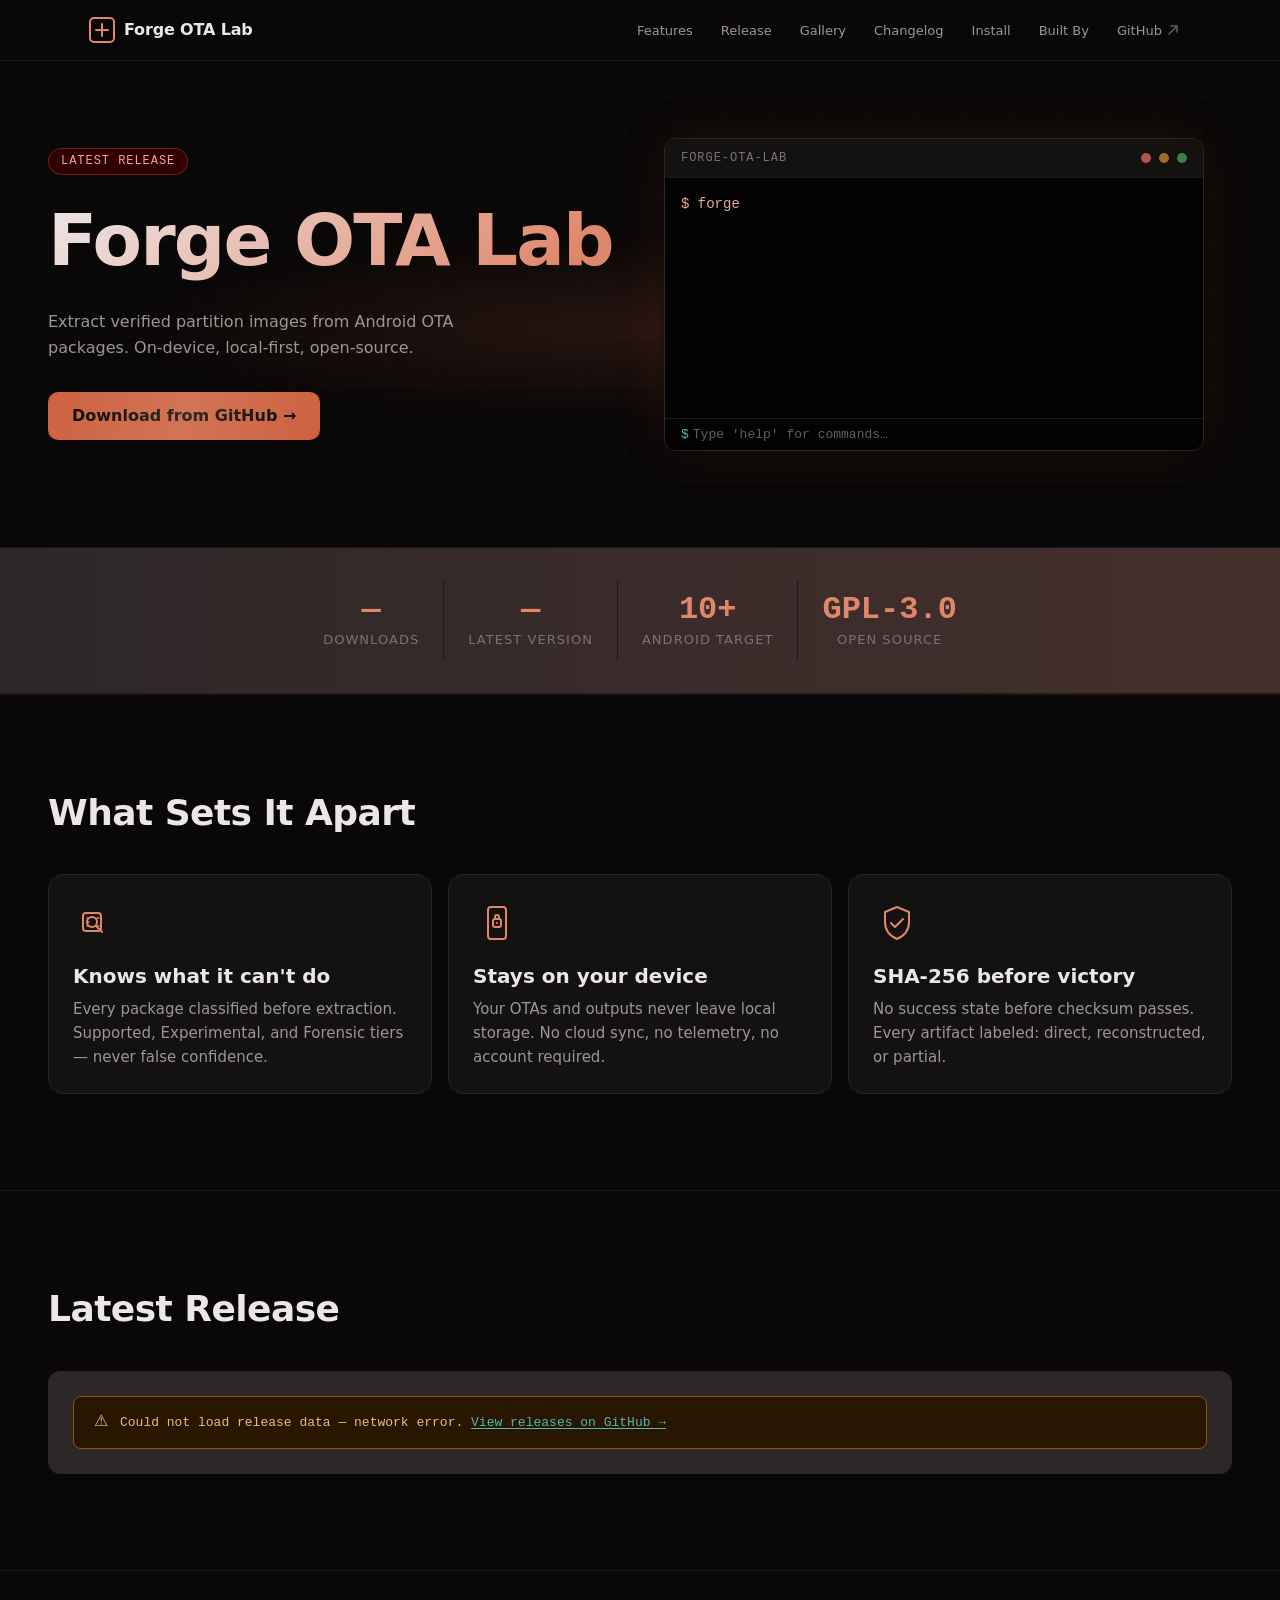
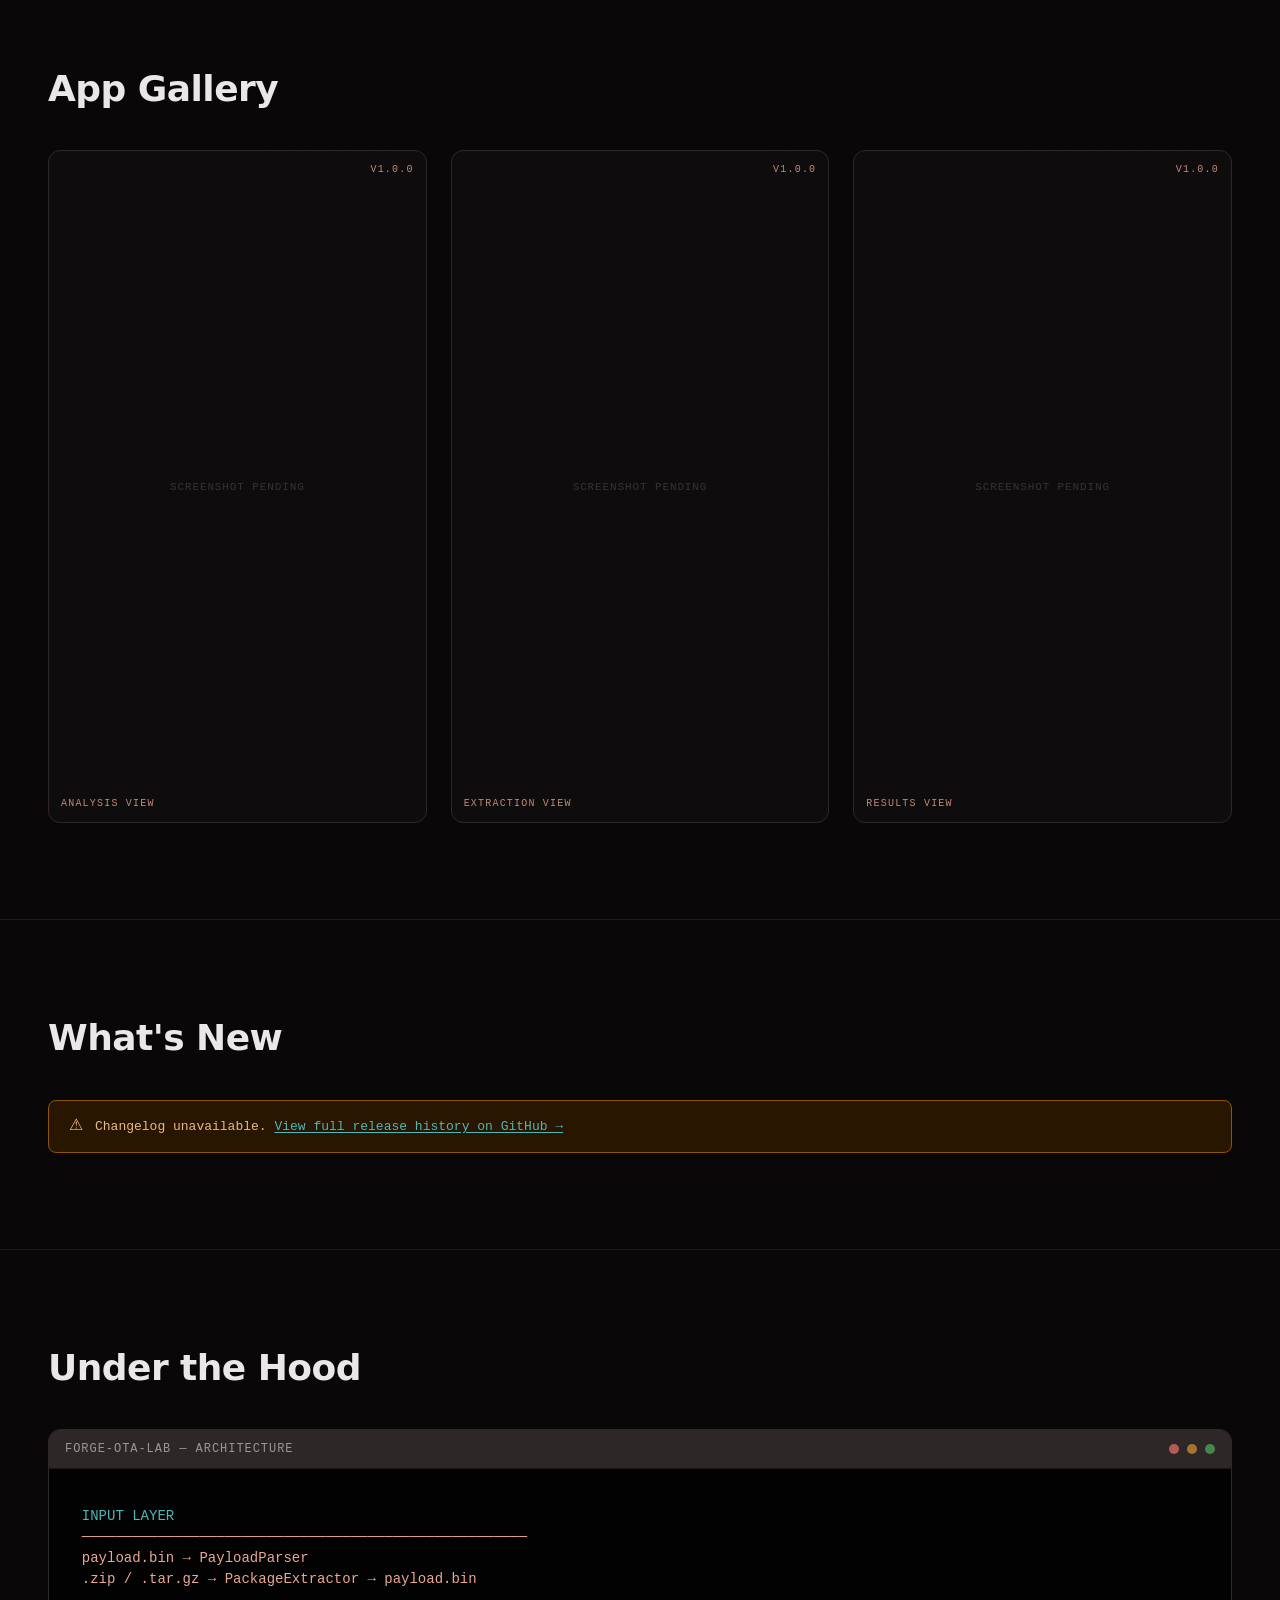
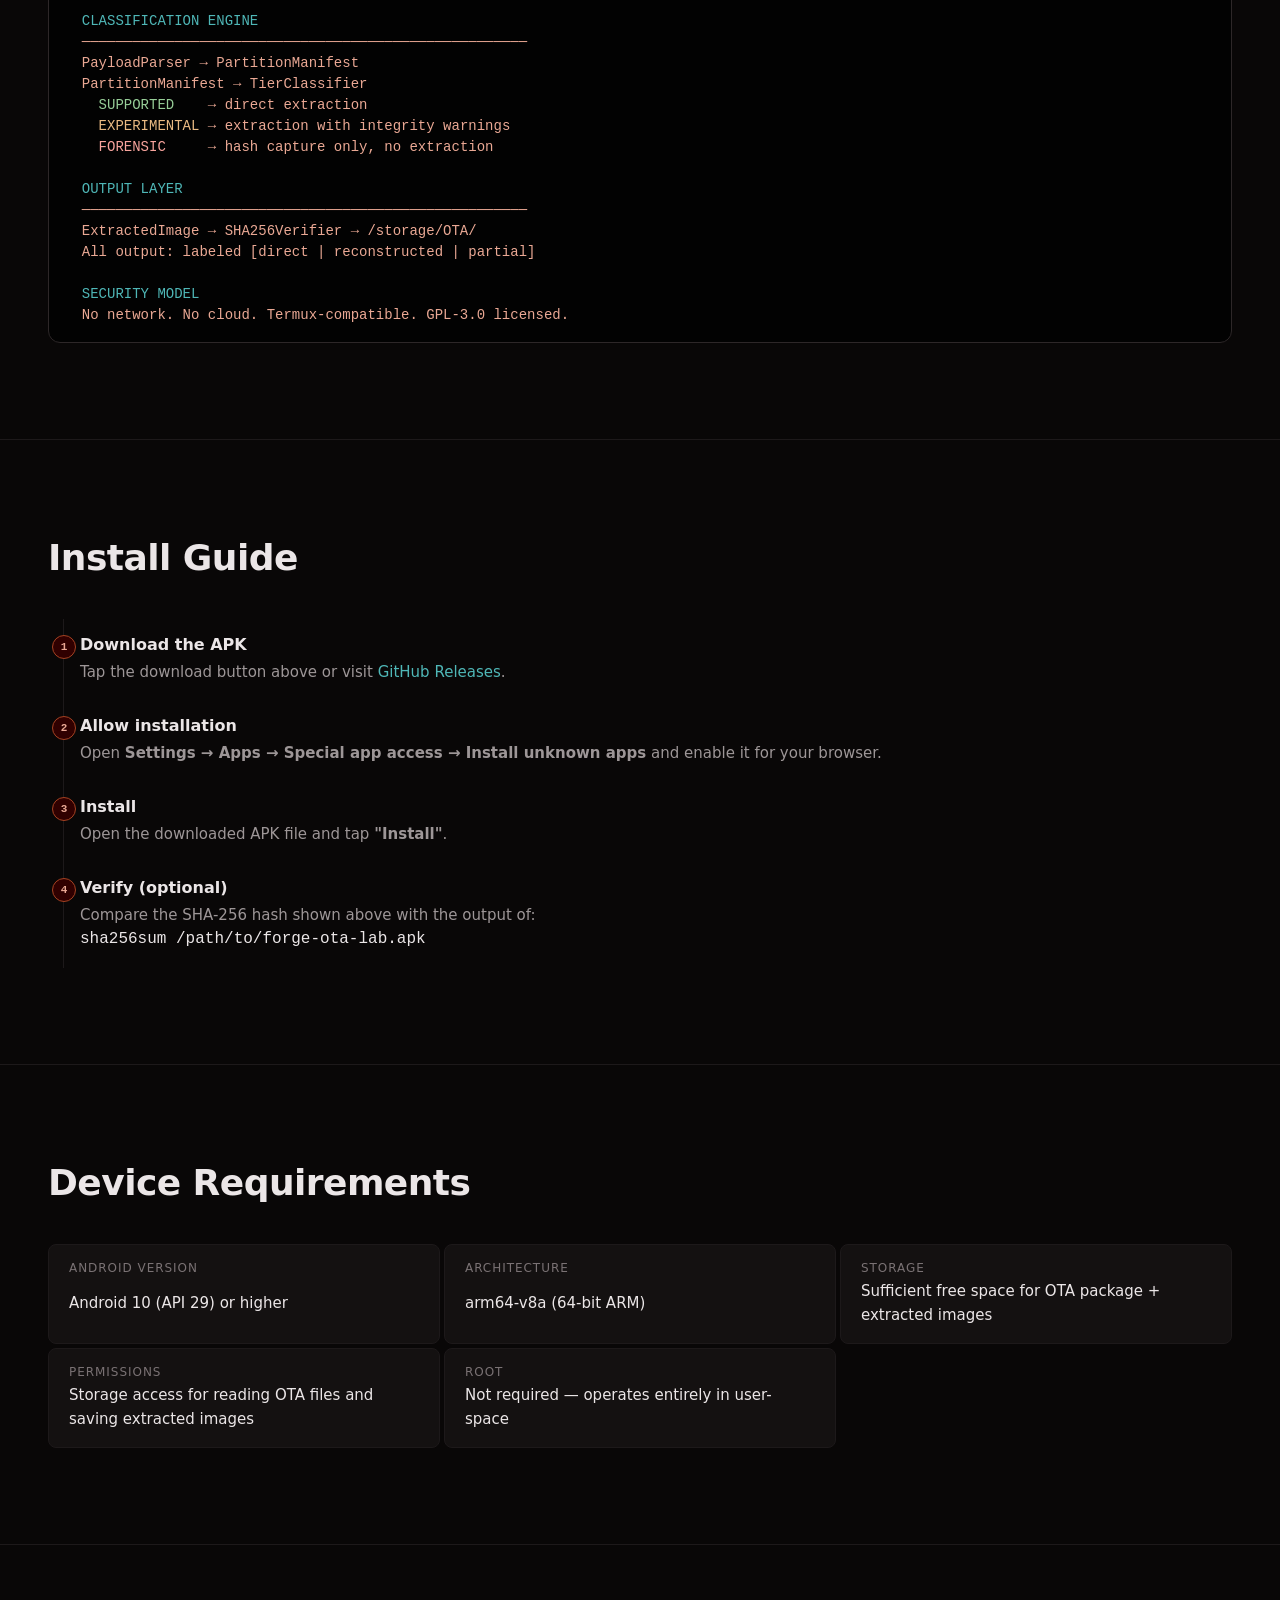
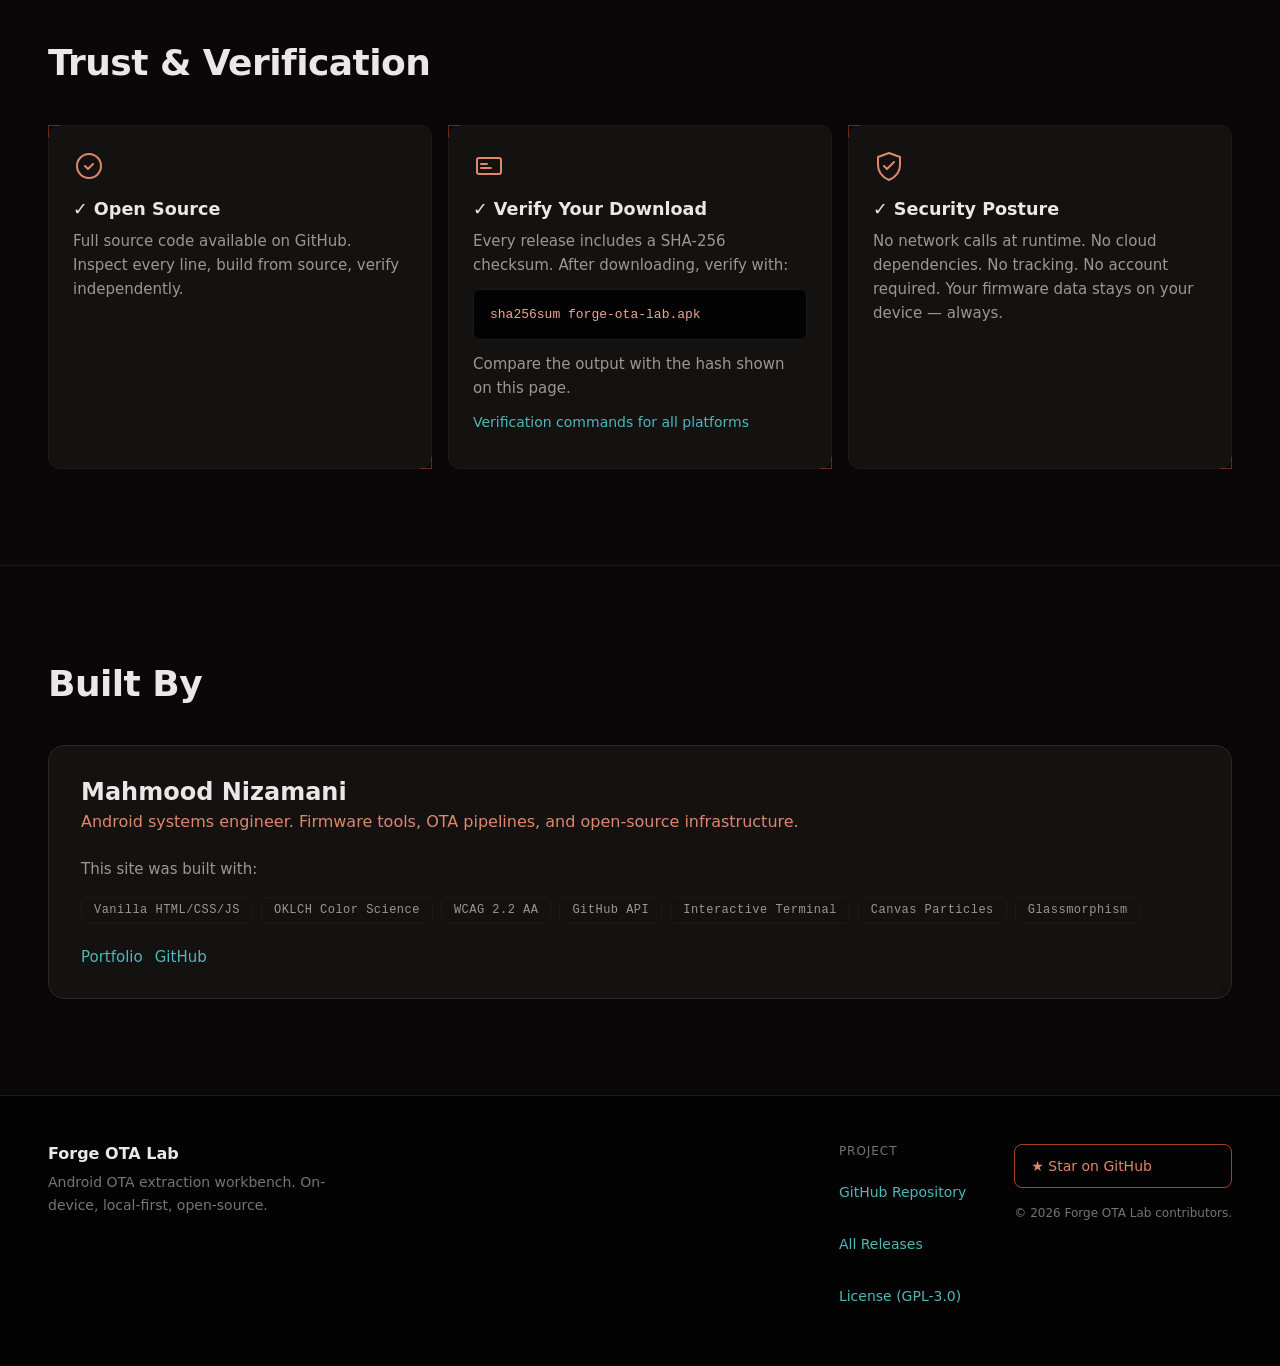
==== commit f974d51d: "fix: correct app repo owner to mahmoodnizamani94-png, add sticky mobile download CTA bar" ====
--- a/index.html
+++ b/index.html
@@ -33,7 +33,7 @@
   <meta name="twitter:image" content="https://mahmoodnizamani-99.github.io/forge-distro-site/og-image.png">
 
   <!-- Forge repo config — JS reads these, not hardcoded (FR-2, Rule #9) -->
-  <meta name="forge:repo-owner" content="mahmoodnizamani-99">
+  <meta name="forge:repo-owner" content="mahmoodnizamani94-png">
   <meta name="forge:repo-name" content="forge-ota-lab">
 
   <!-- Forge developer identity — JS reads these for Built By section (FR-16) -->
@@ -59,7 +59,7 @@
       "price": "0",
       "priceCurrency": "USD"
     },
-    "downloadUrl": "https://github.com/mahmoodnizamani-99/forge-ota-lab/releases/latest",
+    "downloadUrl": "https://github.com/mahmoodnizamani94-png/forge-ota-lab/releases/latest",
     "description": "Extract verified partition images from Android OTA packages. On-device, local-first, open-source."
   }
   </script>
@@ -126,7 +126,7 @@
         <li><a href="#install">Install</a></li>
         <li><a href="#built-by">Built By</a></li>
         <li>
-          <a href="https://github.com/mahmoodnizamani-99/forge-ota-lab"
+          <a href="https://github.com/mahmoodnizamani94-png/forge-ota-lab"
              target="_blank"
              rel="noopener noreferrer"
              aria-label="Forge OTA Lab on GitHub (opens in new tab)">
@@ -169,7 +169,7 @@
     <a href="#changelog">Changelog</a>
     <a href="#install">Install</a>
     <a href="#built-by">Built By</a>
-    <a href="https://github.com/mahmoodnizamani-99/forge-ota-lab"
+    <a href="https://github.com/mahmoodnizamani94-png/forge-ota-lab"
        target="_blank"
        rel="noopener noreferrer">
       GitHub
@@ -177,7 +177,7 @@
         <path d="M11 3L3 11M11 3H5M11 3v6" stroke="currentColor" stroke-width="1.5" stroke-linecap="round" stroke-linejoin="round"/>
       </svg>
     </a>
-    <a href="https://github.com/mahmoodnizamani-99/forge-ota-lab/releases/latest"
+    <a href="https://github.com/mahmoodnizamani94-png/forge-ota-lab/releases/latest"
        class="btn-primary download-cta"
        target="_blank"
        rel="noopener noreferrer">
@@ -210,7 +210,7 @@
                Static href → GitHub Releases latest page (Workflow E, Rule #3)
                JS upgrades to direct APK URL -->
           <div class="hero-actions">
-            <a href="https://github.com/mahmoodnizamani-99/forge-ota-lab/releases/latest"
+            <a href="https://github.com/mahmoodnizamani94-png/forge-ota-lab/releases/latest"
                id="download-cta"
                class="btn-primary download-cta"
                target="_blank"
@@ -387,7 +387,7 @@
         <noscript>
           <div class="release-fallback">
             <p>Enable JavaScript to see version details, or visit GitHub Releases directly.</p>
-            <a href="https://github.com/mahmoodnizamani-99/forge-ota-lab/releases/latest"
+            <a href="https://github.com/mahmoodnizamani94-png/forge-ota-lab/releases/latest"
                target="_blank"
                rel="noopener noreferrer"
                class="btn-secondary">
@@ -430,7 +430,7 @@
           </div>
 
           <!-- Secondary download CTA within release card -->
-          <a href="https://github.com/mahmoodnizamani-99/forge-ota-lab/releases/latest"
+          <a href="https://github.com/mahmoodnizamani94-png/forge-ota-lab/releases/latest"
              id="release-download-cta"
              class="btn-primary download-cta"
              target="_blank"
@@ -518,7 +518,7 @@
       <noscript>
         <div class="changelog-fallback">
           <p>Enable JavaScript to see the changelog, or view the full release history on GitHub.</p>
-          <a href="https://github.com/mahmoodnizamani-99/forge-ota-lab/releases"
+          <a href="https://github.com/mahmoodnizamani94-png/forge-ota-lab/releases"
              target="_blank"
              rel="noopener noreferrer"
              class="btn-secondary">
@@ -537,7 +537,7 @@
         <span class="terminal-message-icon" aria-hidden="true">⚠</span>
         <span class="terminal-message-text">
           Changelog unavailable.
-          <a href="https://github.com/mahmoodnizamani-99/forge-ota-lab/releases"
+          <a href="https://github.com/mahmoodnizamani94-png/forge-ota-lab/releases"
              target="_blank"
              rel="noopener noreferrer"
              class="terminal-message-link">
@@ -603,7 +603,7 @@
           <span class="install-step-number" aria-hidden="true">1</span>
           <h3 class="install-step-title">Download the APK</h3>
           <p class="install-step-desc">Tap the download button above or visit
-            <a href="https://github.com/mahmoodnizamani-99/forge-ota-lab/releases/latest"
+            <a href="https://github.com/mahmoodnizamani94-png/forge-ota-lab/releases/latest"
                target="_blank"
                rel="noopener noreferrer">GitHub Releases</a>.
           </p>
@@ -772,21 +772,21 @@
         <h3 class="footer-nav-title">Project</h3>
         <ul role="list">
           <li>
-            <a href="https://github.com/mahmoodnizamani-99/forge-ota-lab"
+            <a href="https://github.com/mahmoodnizamani94-png/forge-ota-lab"
                target="_blank"
                rel="noopener noreferrer">
               GitHub Repository
             </a>
           </li>
           <li>
-            <a href="https://github.com/mahmoodnizamani-99/forge-ota-lab/releases"
+            <a href="https://github.com/mahmoodnizamani94-png/forge-ota-lab/releases"
                target="_blank"
                rel="noopener noreferrer">
               All Releases
             </a>
           </li>
           <li>
-            <a href="https://github.com/mahmoodnizamani-99/forge-ota-lab/blob/main/LICENSE"
+            <a href="https://github.com/mahmoodnizamani94-png/forge-ota-lab/blob/main/LICENSE"
                target="_blank"
                rel="noopener noreferrer">
               License (GPL-3.0)
@@ -797,7 +797,7 @@
 
       <div class="footer-meta">
         <!-- Star on GitHub CTA (S-4) -->
-        <a href="https://github.com/mahmoodnizamani-99/forge-ota-lab"
+        <a href="https://github.com/mahmoodnizamani94-png/forge-ota-lab"
            target="_blank"
            rel="noopener noreferrer"
            class="star-github-cta"
@@ -815,6 +815,20 @@
       </div>
     </div>
   </footer>
+
+  <!-- ── Mobile Sticky CTA Bar ─────────────────────────────────────────────── -->
+  <!-- Fixed at bottom on mobile, hidden on desktop (CSS controlled).
+       Appears once user scrolls past hero CTA (JS controlled via .is-visible). -->
+  <div id="mobile-cta-bar" class="mobile-cta-bar" aria-hidden="true">
+    <a href="https://github.com/mahmoodnizamani94-png/forge-ota-lab/releases/latest"
+       id="mobile-download-cta"
+       class="btn-primary mobile-download-btn"
+       target="_blank"
+       rel="noopener noreferrer"
+       aria-label="Download Forge OTA Lab">
+      Download APK
+    </a>
+  </div>
 
   <!-- Scroll-to-top button (S-6) — hidden by default, JS shows after 150vh  -->
   <button type="button"
--- a/css/styles.css
+++ b/css/styles.css
@@ -2421,6 +2421,50 @@
 
 
 /* ╔══════════════════════════════════════════════════════════════════════════════╗
+   ║  MOBILE STICKY CTA BAR                                                     ║
+   ║  Fixed download button at bottom of viewport on mobile                     ║
+   ╚══════════════════════════════════════════════════════════════════════════════╝ */
+
+.mobile-cta-bar {
+  position: fixed;
+  bottom: 0;
+  left: 0;
+  right: 0;
+  z-index: 90;
+  padding: var(--space-3) var(--content-padding);
+  padding-bottom: max(var(--space-3), env(safe-area-inset-bottom));
+  background: var(--mobile-cta-bar-bg);
+  backdrop-filter: blur(var(--mobile-cta-bar-blur));
+  -webkit-backdrop-filter: blur(var(--mobile-cta-bar-blur));
+  border-top: 1px solid var(--mobile-cta-bar-border);
+  transform: translateY(100%);
+  opacity: 0;
+  transition: transform var(--duration-normal) var(--ease-out-expo),
+              opacity var(--duration-normal) var(--ease-out-expo);
+  pointer-events: none;
+}
+
+.mobile-cta-bar.is-visible {
+  transform: translateY(0);
+  opacity: 1;
+  pointer-events: auto;
+}
+
+.mobile-download-btn {
+  display: flex;
+  width: 100%;
+  text-align: center;
+}
+
+/* Hide on tablet+ where the hero CTA is always reachable */
+@media (min-width: 640px) {
+  .mobile-cta-bar {
+    display: none !important;
+  }
+}
+
+
+/* ╔══════════════════════════════════════════════════════════════════════════════╗
    ║  RESPONSIVE BREAKPOINTS — Mobile-first                                     ║
    ╚══════════════════════════════════════════════════════════════════════════════╝ */
 
@@ -2938,7 +2982,8 @@
   .version-badge,
   .release-skeleton,
   .changelog-skeleton,
-  .terminal-cursor {
+  .terminal-cursor,
+  .mobile-cta-bar {
     display: none !important;
   }
 
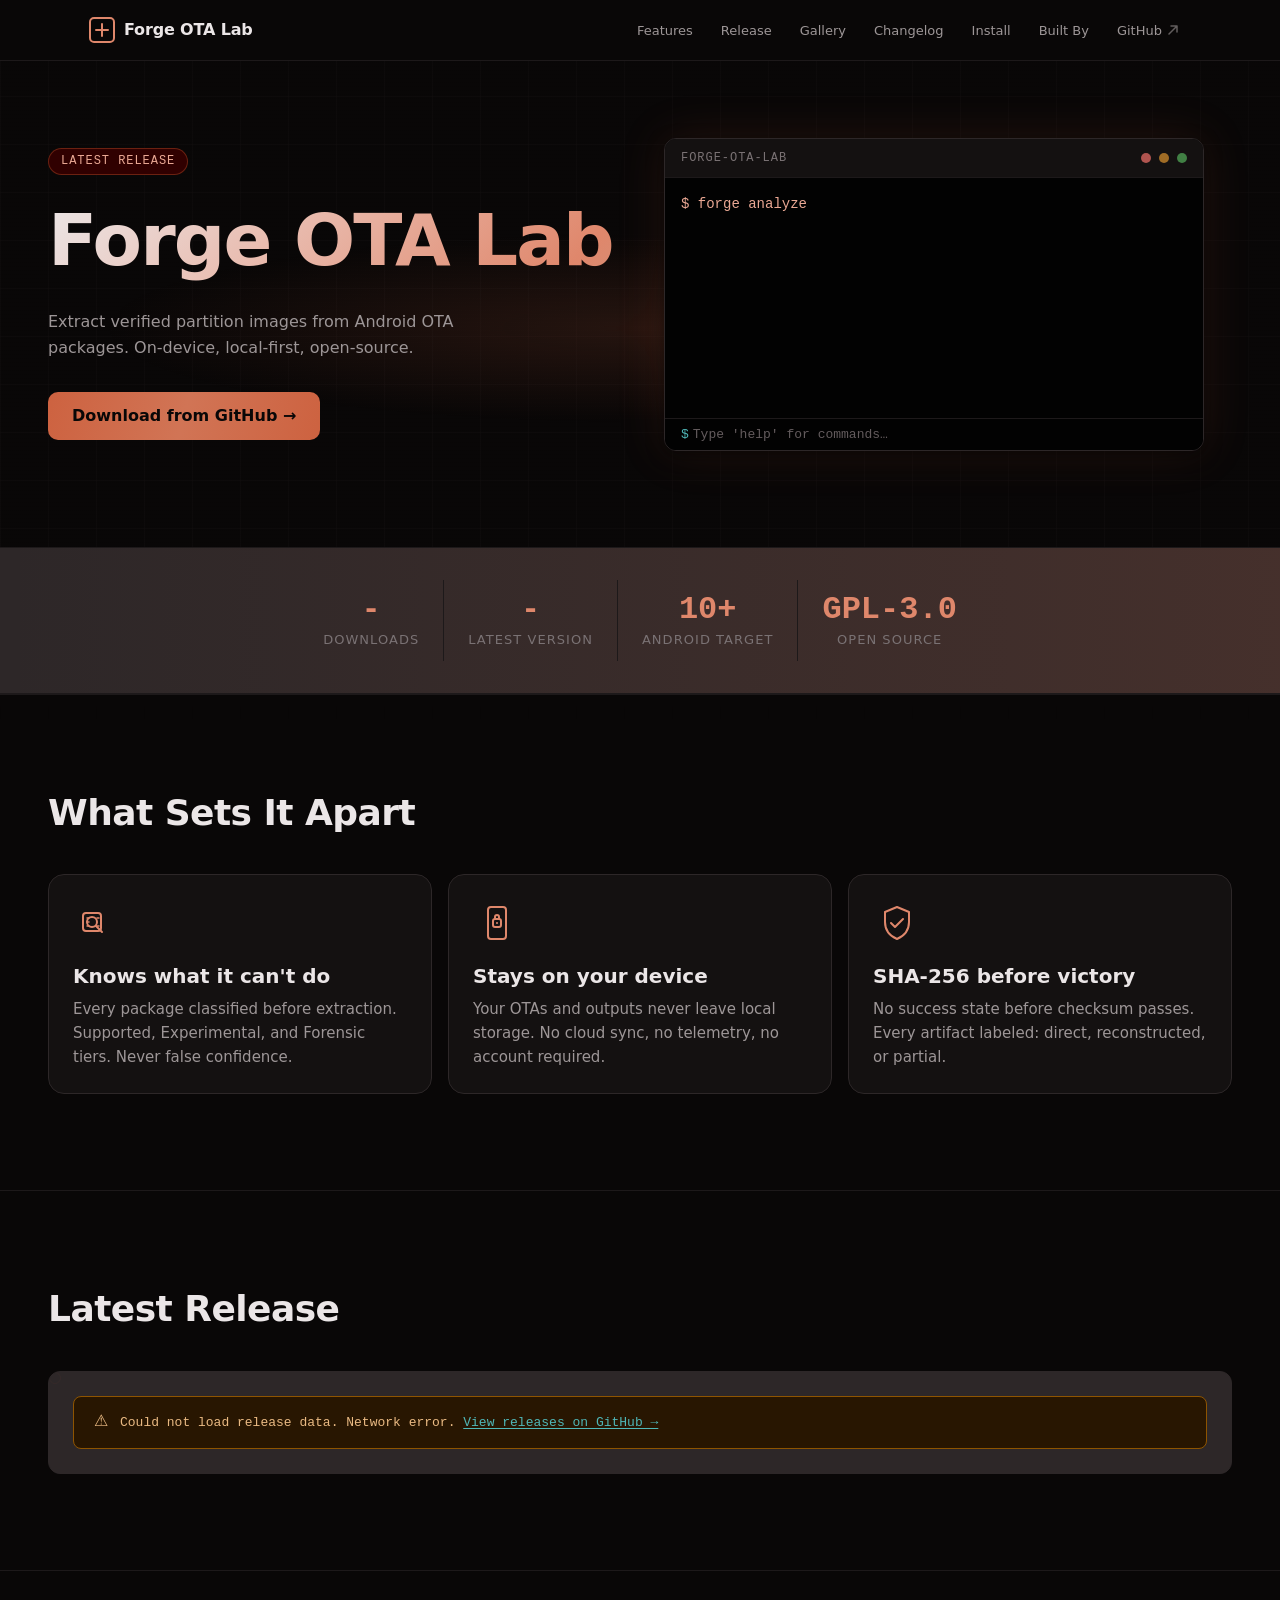
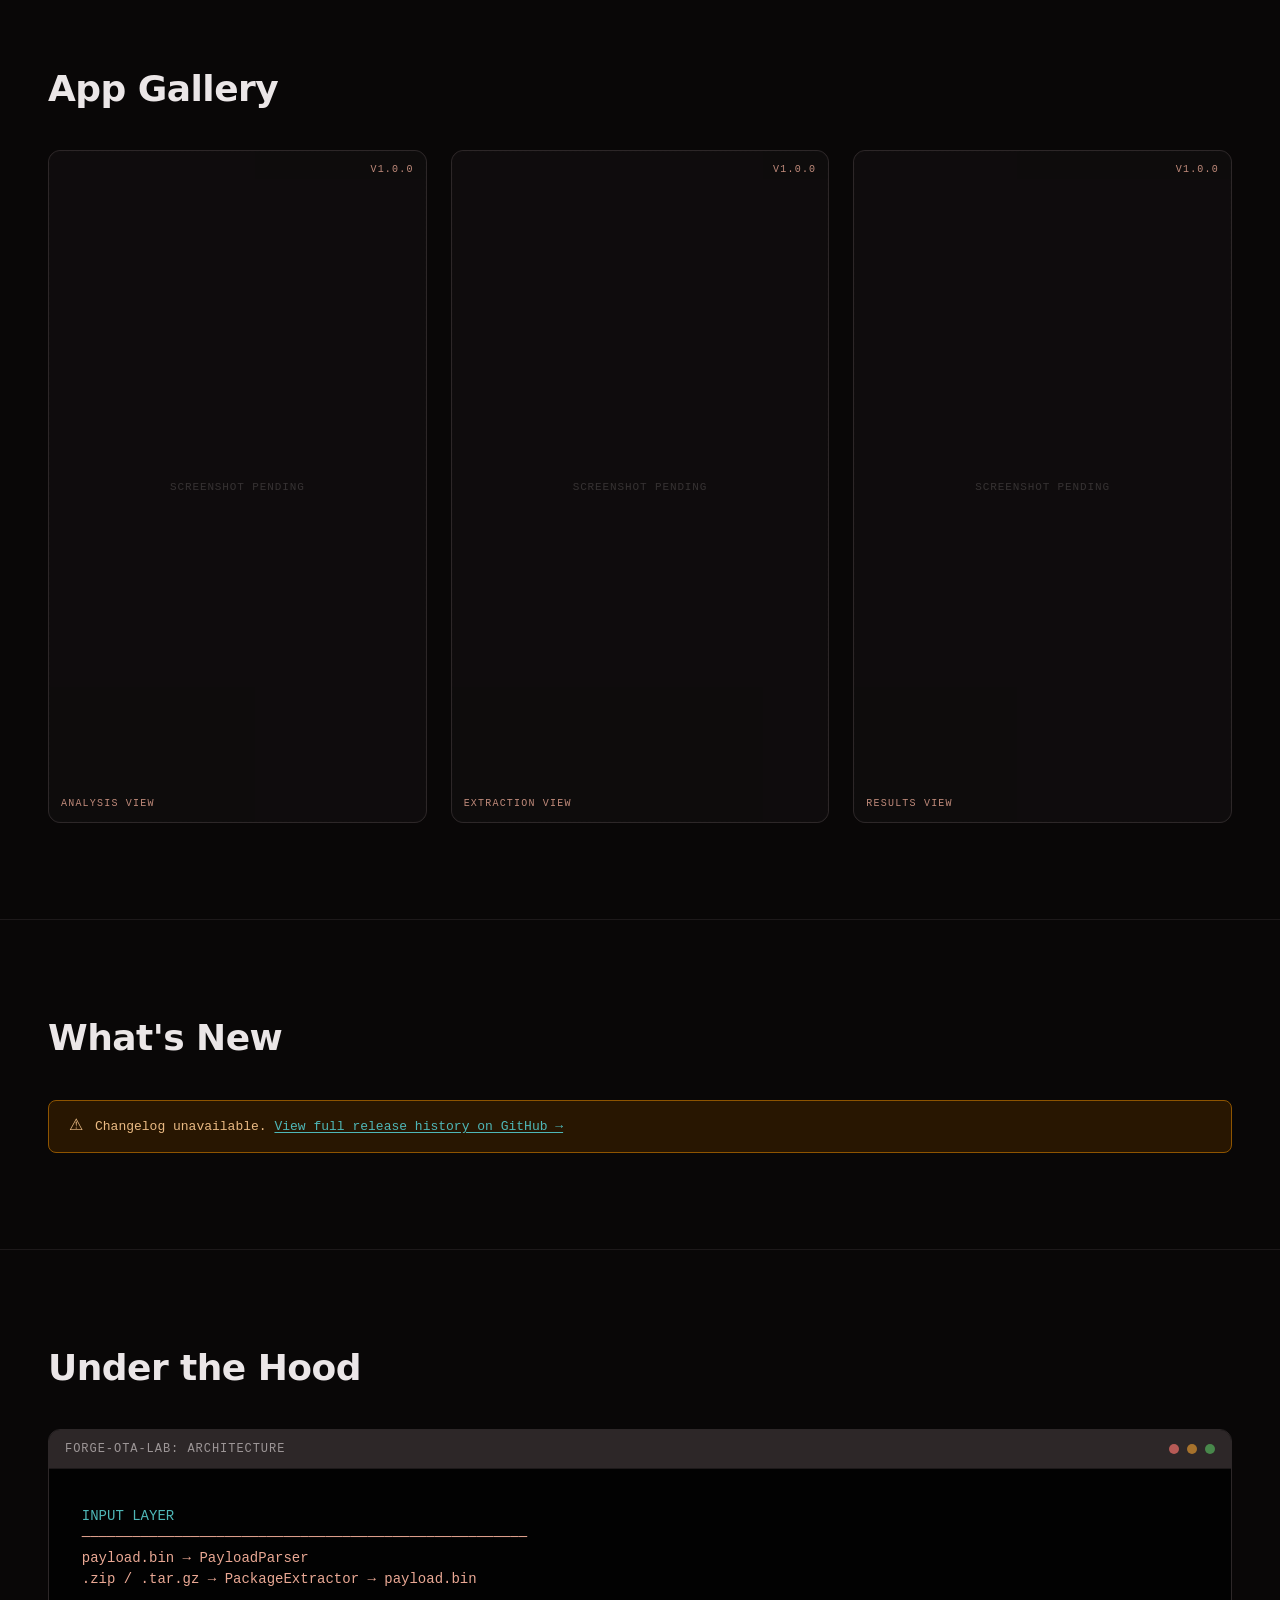
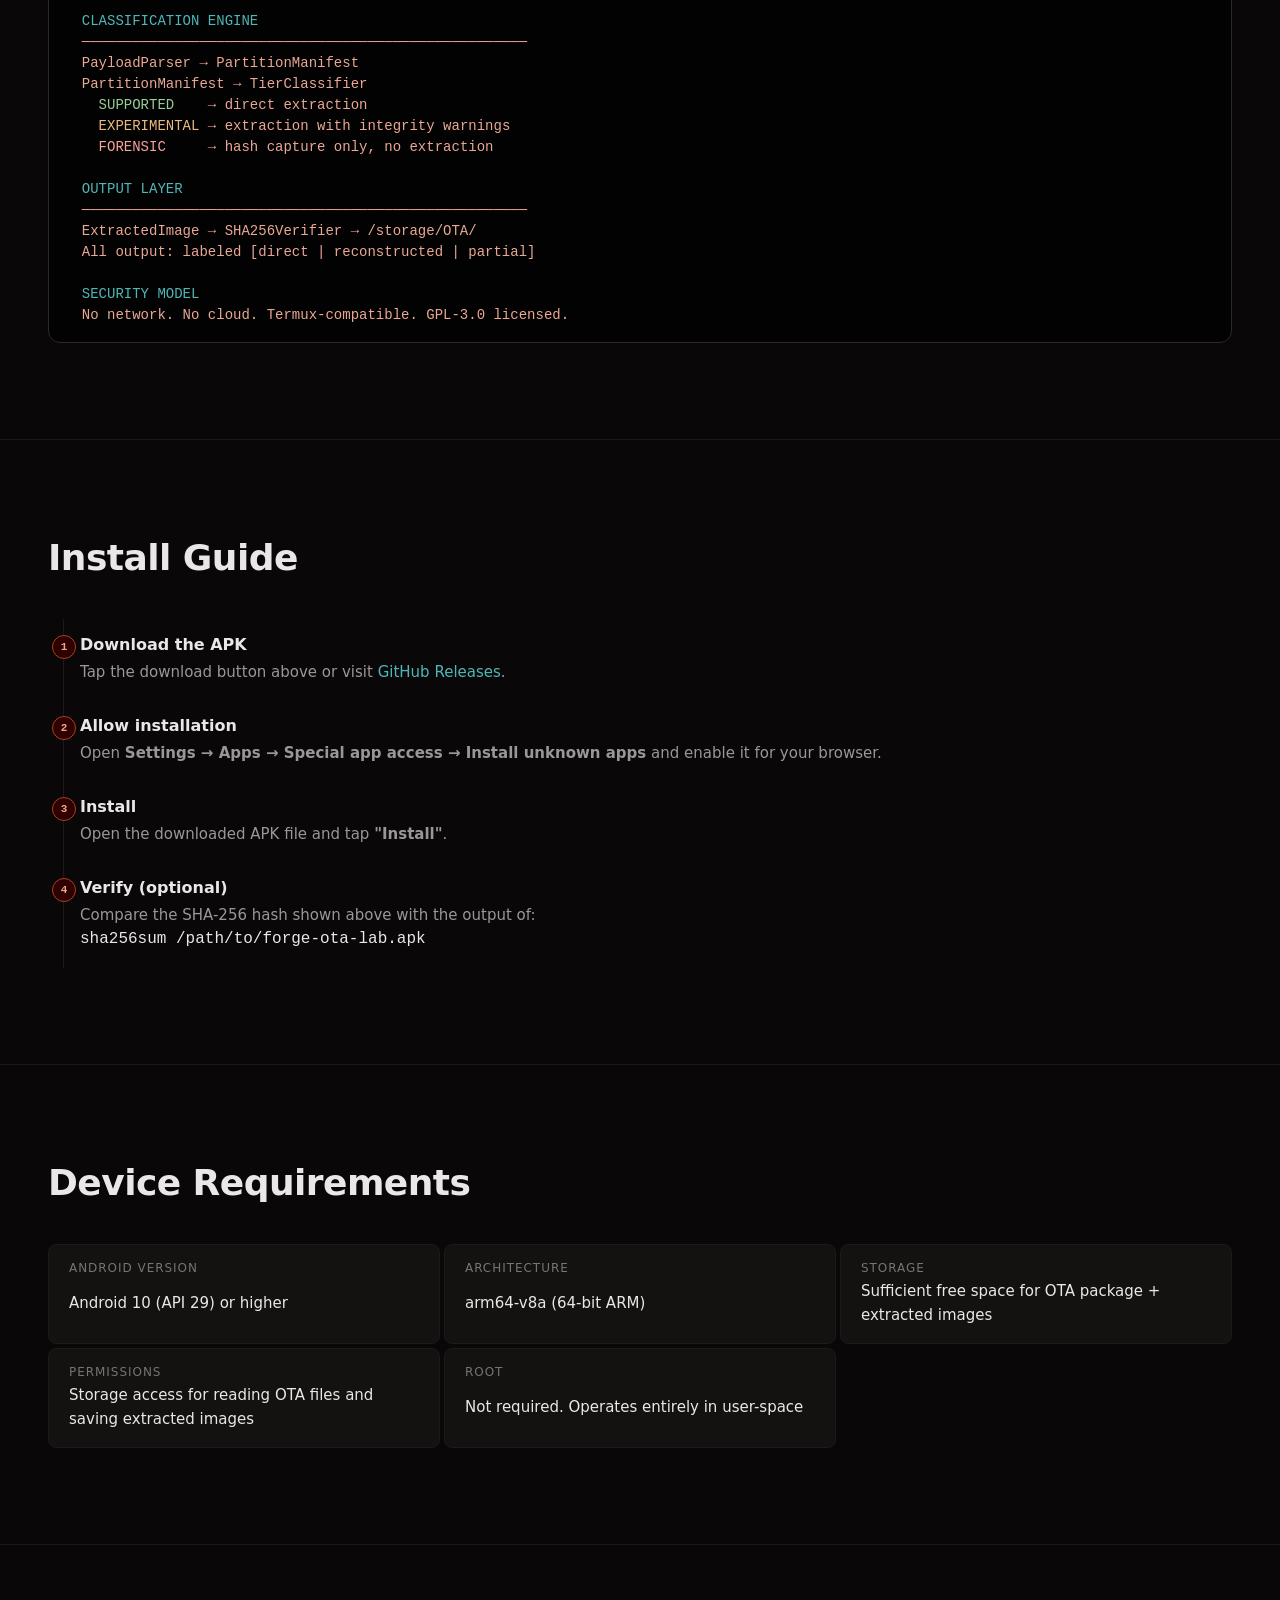
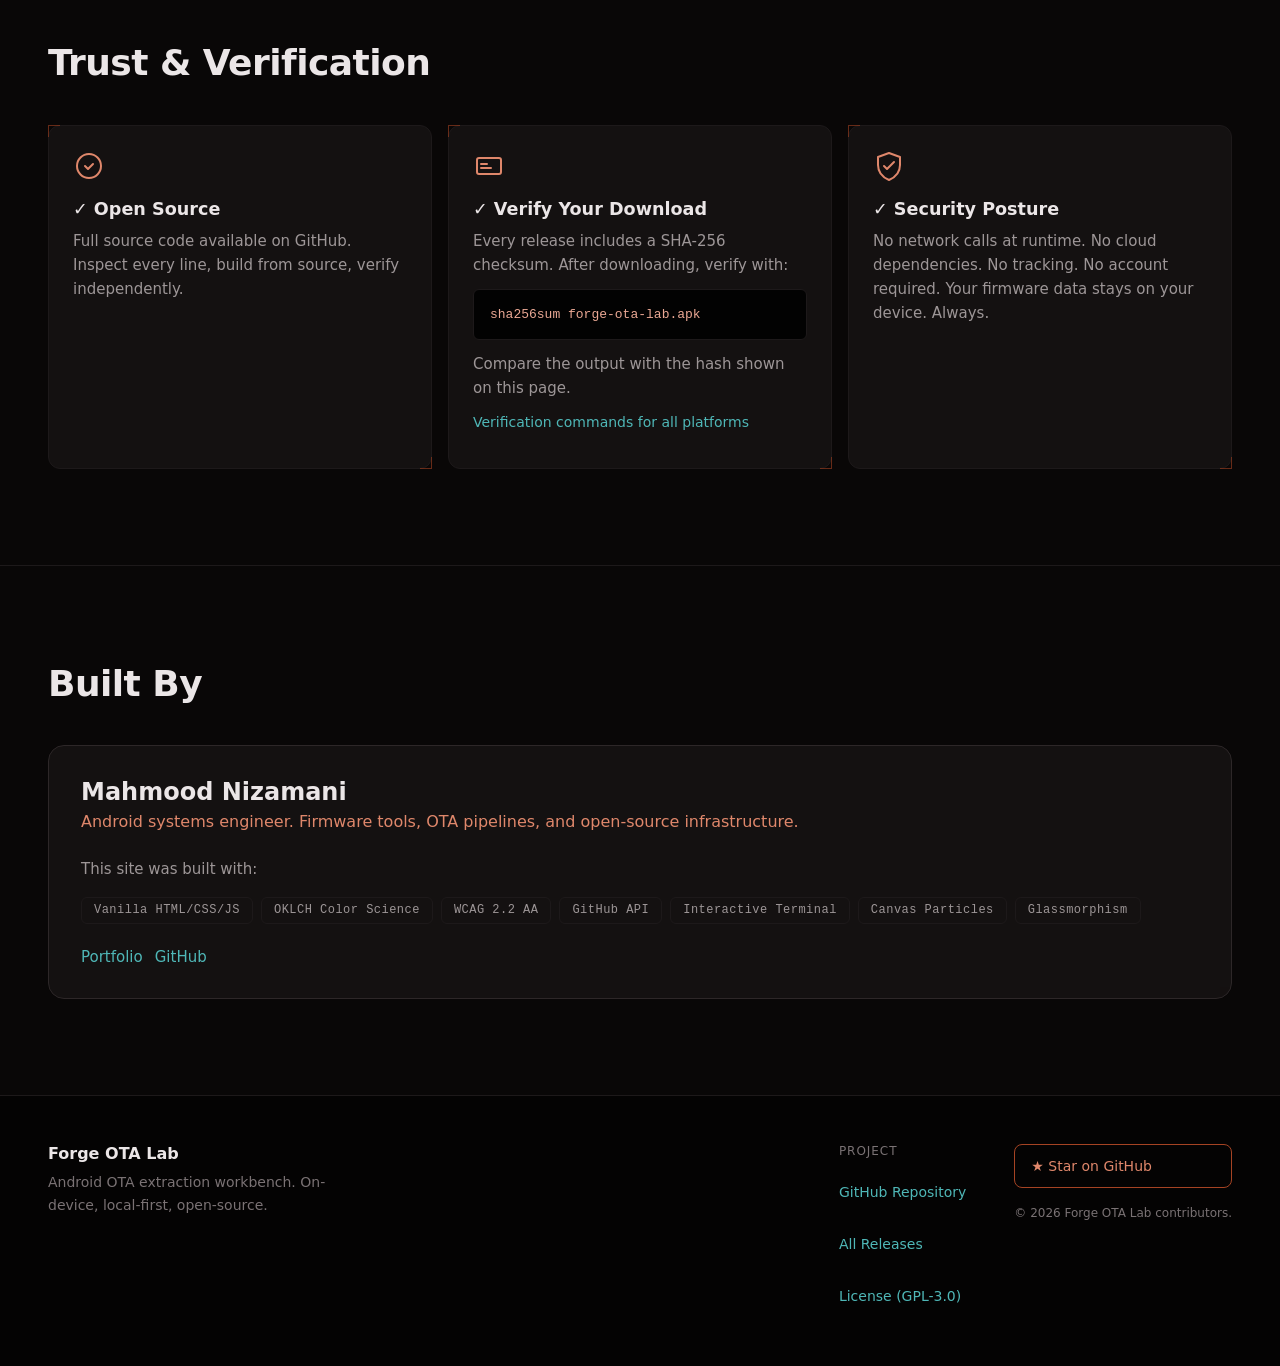
==== commit 314f66e6: "fix: drawer CTA contrast (dark text, no shimmer), remove all em dashes from visible content" ====
--- a/index.html
+++ b/index.html
@@ -14,21 +14,21 @@
                  img-src 'self' data:;">
 
   <!-- Primary SEO (FR-7) -->
-  <title>Forge OTA Lab — Android OTA Extraction Workbench</title>
+  <title>Forge OTA Lab | Android OTA Extraction Workbench</title>
   <meta name="description" content="Extract verified partition images from Android OTA packages. On-device, local-first, open-source. Download the APK.">
   <meta name="theme-color" content="#7a4a28">
   <link rel="canonical" href="https://mahmoodnizamani-99.github.io/forge-distro-site/">
 
   <!-- Open Graph (FR-7) -->
   <meta property="og:type" content="website">
-  <meta property="og:title" content="Forge OTA Lab — Android OTA Extraction Workbench">
+  <meta property="og:title" content="Forge OTA Lab | Android OTA Extraction Workbench">
   <meta property="og:description" content="Extract verified partition images from Android OTA packages. On-device, local-first, open-source. Download the APK.">
   <meta property="og:image" content="https://mahmoodnizamani-99.github.io/forge-distro-site/og-image.png">
   <meta property="og:url" content="https://mahmoodnizamani-99.github.io/forge-distro-site/">
 
   <!-- Twitter Card (FR-7) -->
   <meta name="twitter:card" content="summary_large_image">
-  <meta name="twitter:title" content="Forge OTA Lab — Android OTA Extraction Workbench">
+  <meta name="twitter:title" content="Forge OTA Lab | Android OTA Extraction Workbench">
   <meta name="twitter:description" content="Extract verified partition images from Android OTA packages. On-device, local-first, open-source. Download the APK.">
   <meta name="twitter:image" content="https://mahmoodnizamani-99.github.io/forge-distro-site/og-image.png">
 
@@ -108,7 +108,7 @@
        ============================================================ -->
   <header class="site-header">
     <nav aria-label="Primary navigation">
-      <a href="./" class="site-logo" aria-label="Forge OTA Lab — Home">
+      <a href="./" class="site-logo" aria-label="Forge OTA Lab - Home">
         <!-- Inline SVG icon — decorative beside text, so aria-hidden -->
         <svg aria-hidden="true" width="28" height="28" viewBox="0 0 28 28" fill="none" xmlns="http://www.w3.org/2000/svg">
           <rect x="2" y="2" width="24" height="24" rx="4" stroke="currentColor" stroke-width="2"/>
@@ -239,13 +239,13 @@
           </div>
           <pre class="terminal-body" id="terminal-body"><code>$ forge analyze pixel-9p-march-2026-ota.zip
 ► FORMAT        payload.bin (A/B Full OTA)
-► DEVICE        Pixel 9 Pro — BP1A.250305.019
+► DEVICE        Pixel 9 Pro - BP1A.250305.019
 ► SECURITY      2026-03-05
 ► TIER          SUPPORTED
 ► PARTITIONS    34 detected (6 extractable)
 
 $ forge extract boot.img init_boot.img
-⋮ [████████████████████░░░] 88% — boot.img
+⋮ [████████████████████░░░] 88% - boot.img
 
 ✓ boot.img         SHA-256 verified  [31.4 MB]
 ✓ init_boot.img    SHA-256 verified  [ 8.1 MB]
@@ -278,7 +278,7 @@
       <div class="stats-grid">
         <!-- Stat 1: Downloads -->
         <div class="stat-item">
-          <span class="stat-value" id="stat-downloads">—</span>
+          <span class="stat-value" id="stat-downloads">-</span>
           <span class="stat-label">Downloads</span>
         </div>
 
@@ -286,7 +286,7 @@
 
         <!-- Stat 2: Version -->
         <div class="stat-item">
-          <span class="stat-value" id="stat-version">—</span>
+          <span class="stat-value" id="stat-version">-</span>
           <span class="stat-label">Latest Version</span>
         </div>
 
@@ -328,7 +328,7 @@
             </svg>
           </div>
           <h3 class="feature-title">Knows what it can't do</h3>
-          <p class="feature-desc">Every package classified before extraction. Supported, Experimental, and Forensic tiers — never false confidence.</p>
+          <p class="feature-desc">Every package classified before extraction. Supported, Experimental, and Forensic tiers. Never false confidence.</p>
         </article>
 
         <!-- Card 2 — On-Device -->
@@ -557,7 +557,7 @@
 
       <div class="arch-terminal hud-frame" role="img" aria-label="Architecture diagram showing Forge OTA Lab's processing pipeline: input layer (payload parser, package extractor), classification engine (supported, experimental, forensic tiers), output layer (SHA-256 verifier), and security model (no network, no cloud, GPL-3.0)">
         <div class="arch-terminal-header">
-          <span class="arch-terminal-title">forge-ota-lab — architecture</span>
+          <span class="arch-terminal-title">forge-ota-lab: architecture</span>
           <span class="terminal-dots">
             <span class="terminal-dot"></span>
             <span class="terminal-dot"></span>
@@ -659,7 +659,7 @@
         </div>
         <div class="requirement-item">
           <dt>Root</dt>
-          <dd>Not required — operates entirely in user-space</dd>
+          <dd>Not required. Operates entirely in user-space</dd>
         </div>
       </dl>
     </section>
@@ -709,7 +709,7 @@
             <path d="M11 16l3 3 7-7" stroke="currentColor" stroke-width="2" stroke-linecap="round" stroke-linejoin="round"/>
           </svg>
           <h3>✓ Security Posture</h3>
-          <p>No network calls at runtime. No cloud dependencies. No tracking. No account required. Your firmware data stays on your device — always.</p>
+          <p>No network calls at runtime. No cloud dependencies. No tracking. No account required. Your firmware data stays on your device. Always.</p>
         </div>
       </div>
     </section>
--- a/css/styles.css
+++ b/css/styles.css
@@ -815,6 +815,19 @@
 .nav-drawer a:focus-visible {
   outline: 3px solid var(--color-focus-ring);
   outline-offset: 2px;
+}
+
+/* Download CTA in drawer — ensure high contrast on bright orange */
+.nav-drawer .download-cta {
+  color: #0f0d0c;
+  font-weight: 700;
+  letter-spacing: 0.01em;
+  text-shadow: none;
+  -webkit-text-fill-color: #0f0d0c;
+}
+
+.nav-drawer .download-cta::after {
+  display: none;
 }
 
 
@@ -975,6 +988,8 @@
   box-shadow: 0 0 0 0 var(--glass-card-glow);
   position: relative;
   overflow: hidden;
+  /* Text must sit above the ::after shimmer overlay */
+  z-index: 0;
 }
 
 .btn-primary:hover {
@@ -1021,6 +1036,7 @@
   border-radius: inherit;
   animation: shimmer-sweep 3s linear infinite;
   pointer-events: none;
+  z-index: -1;
 }
 
 /* ── Secondary button ──────────────────────────────────── */
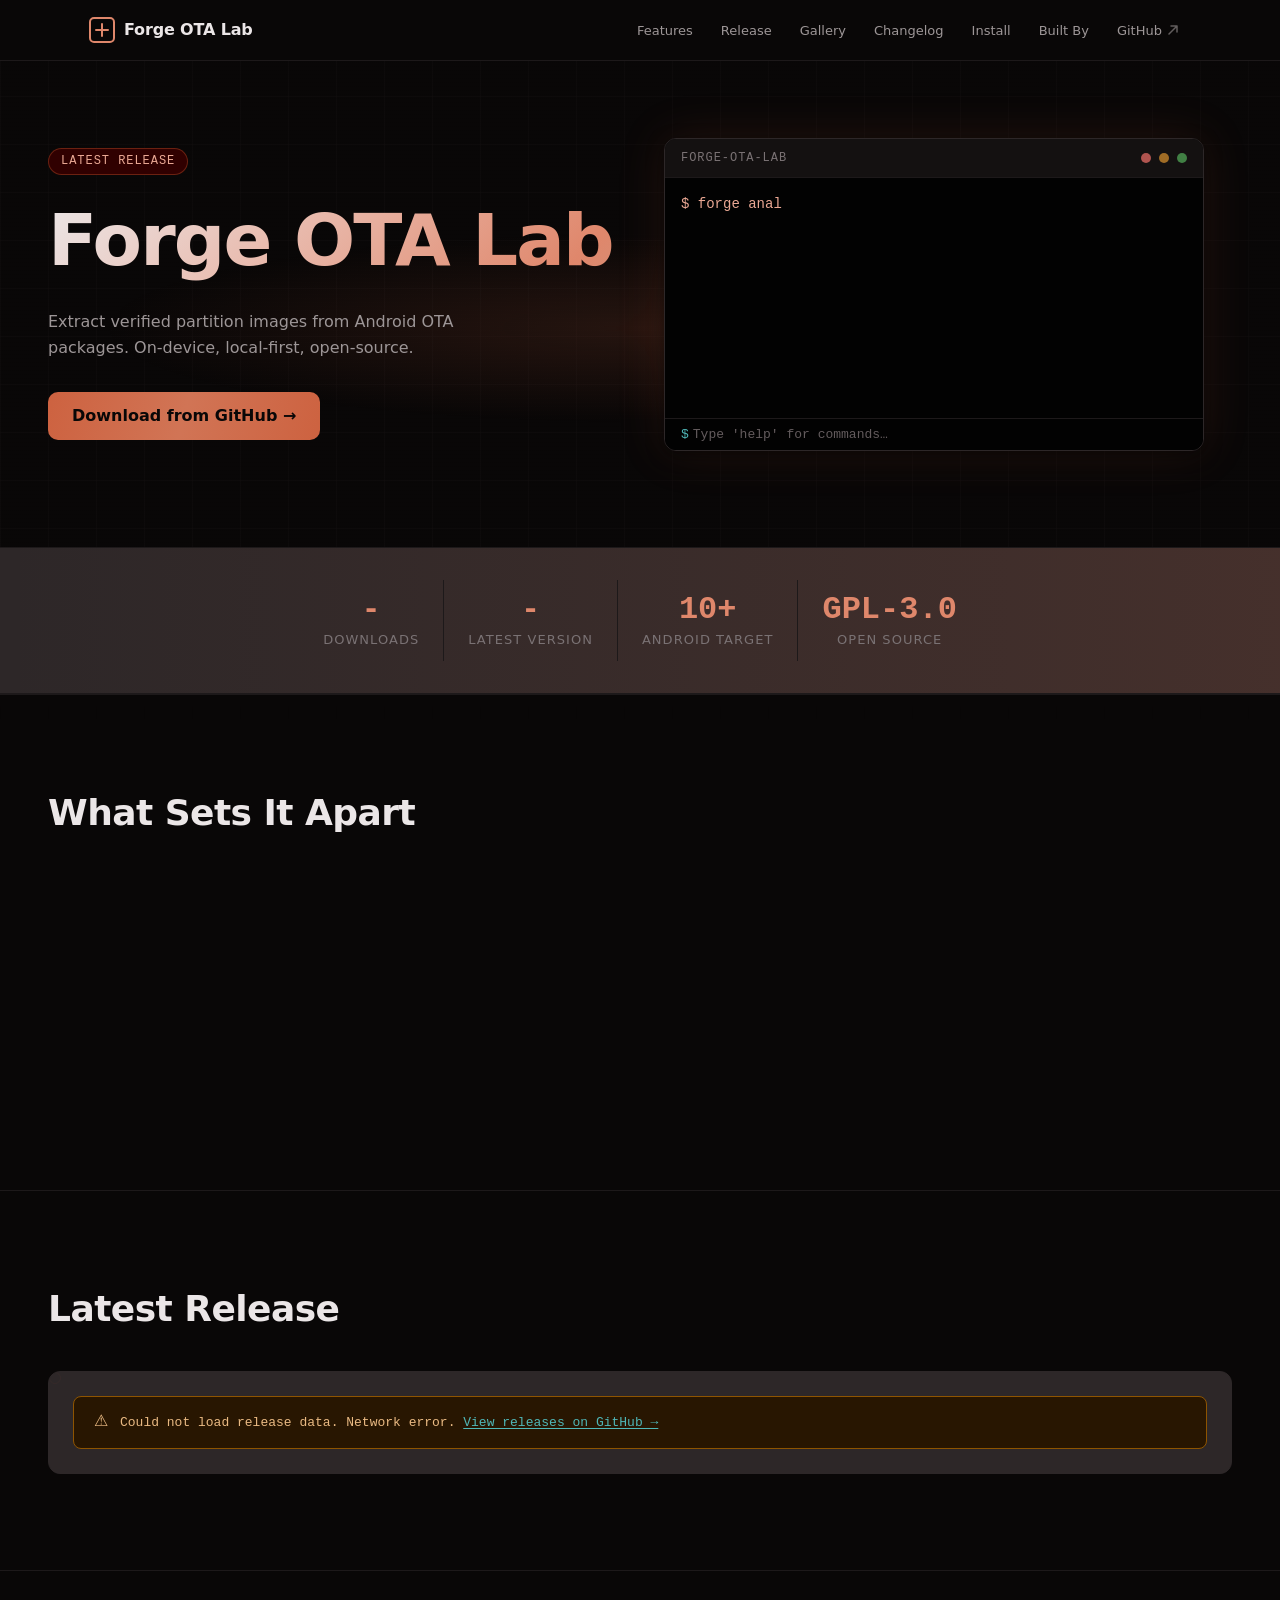
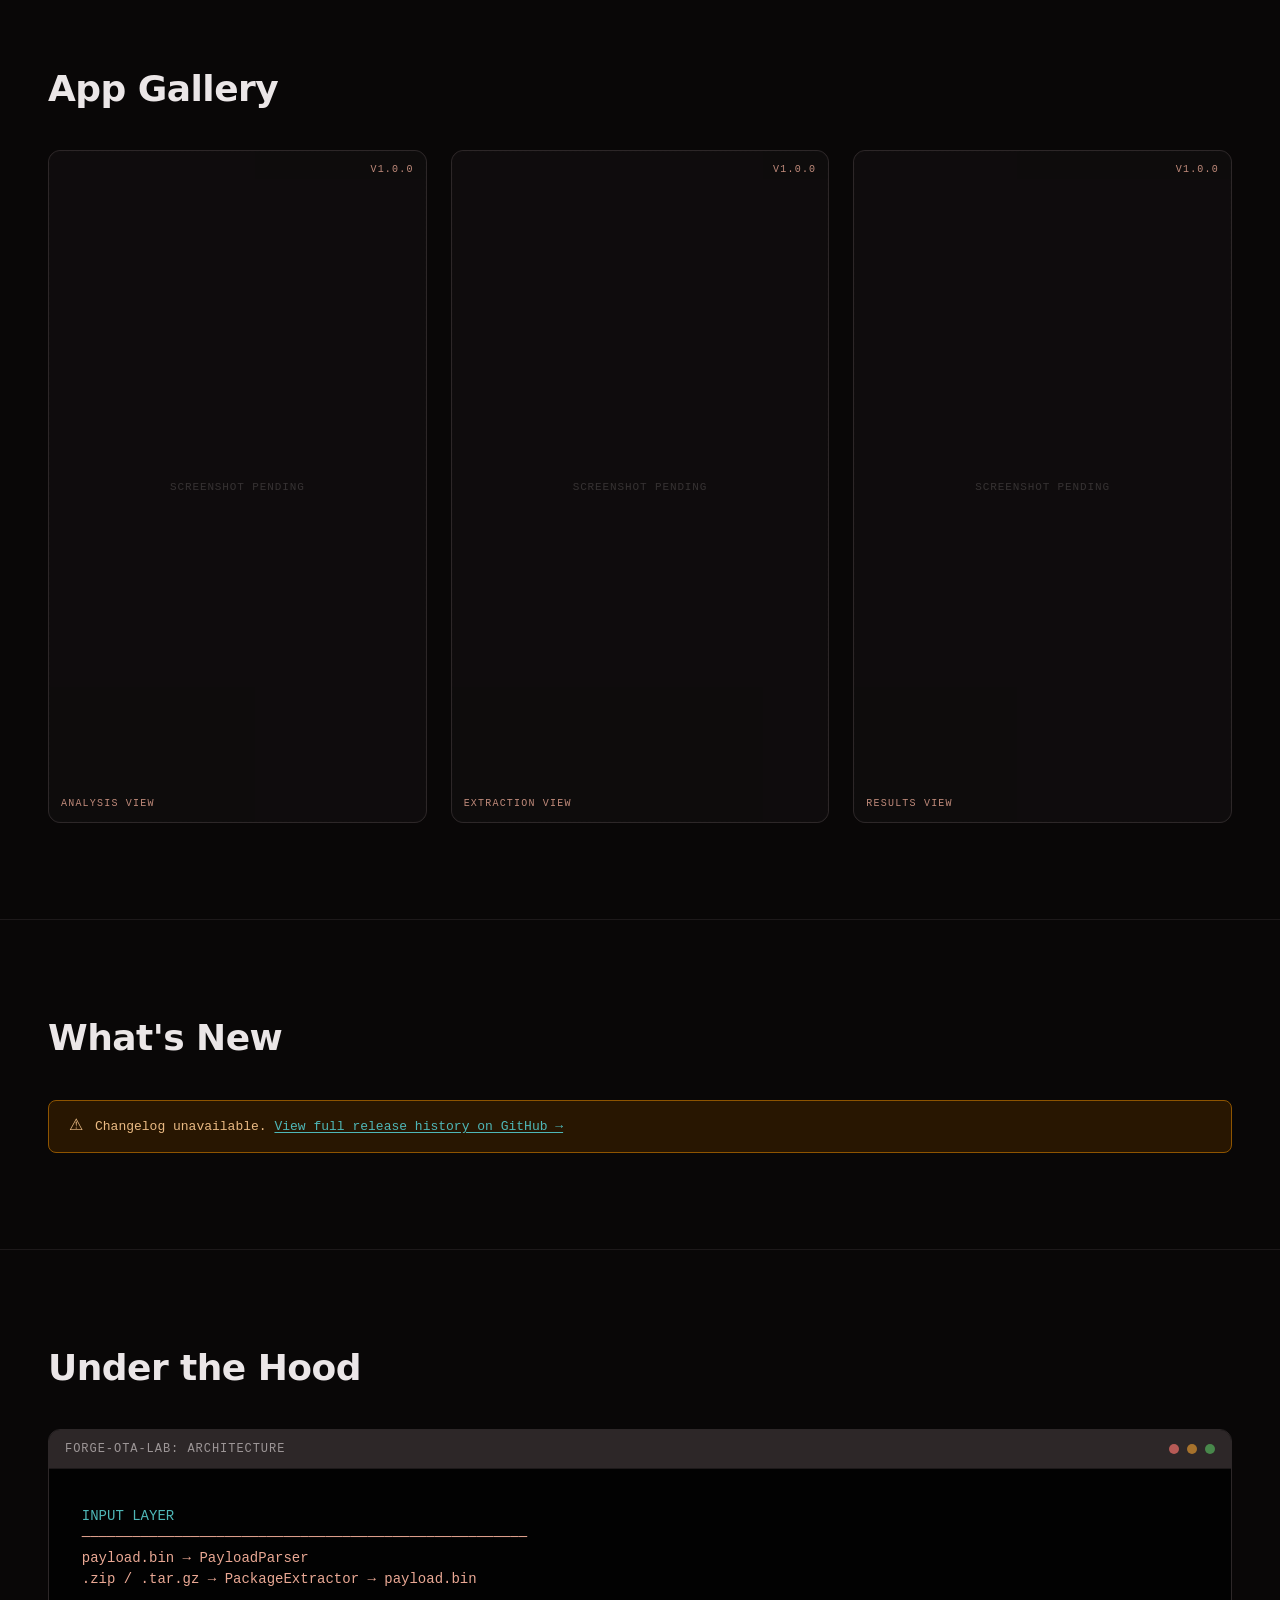
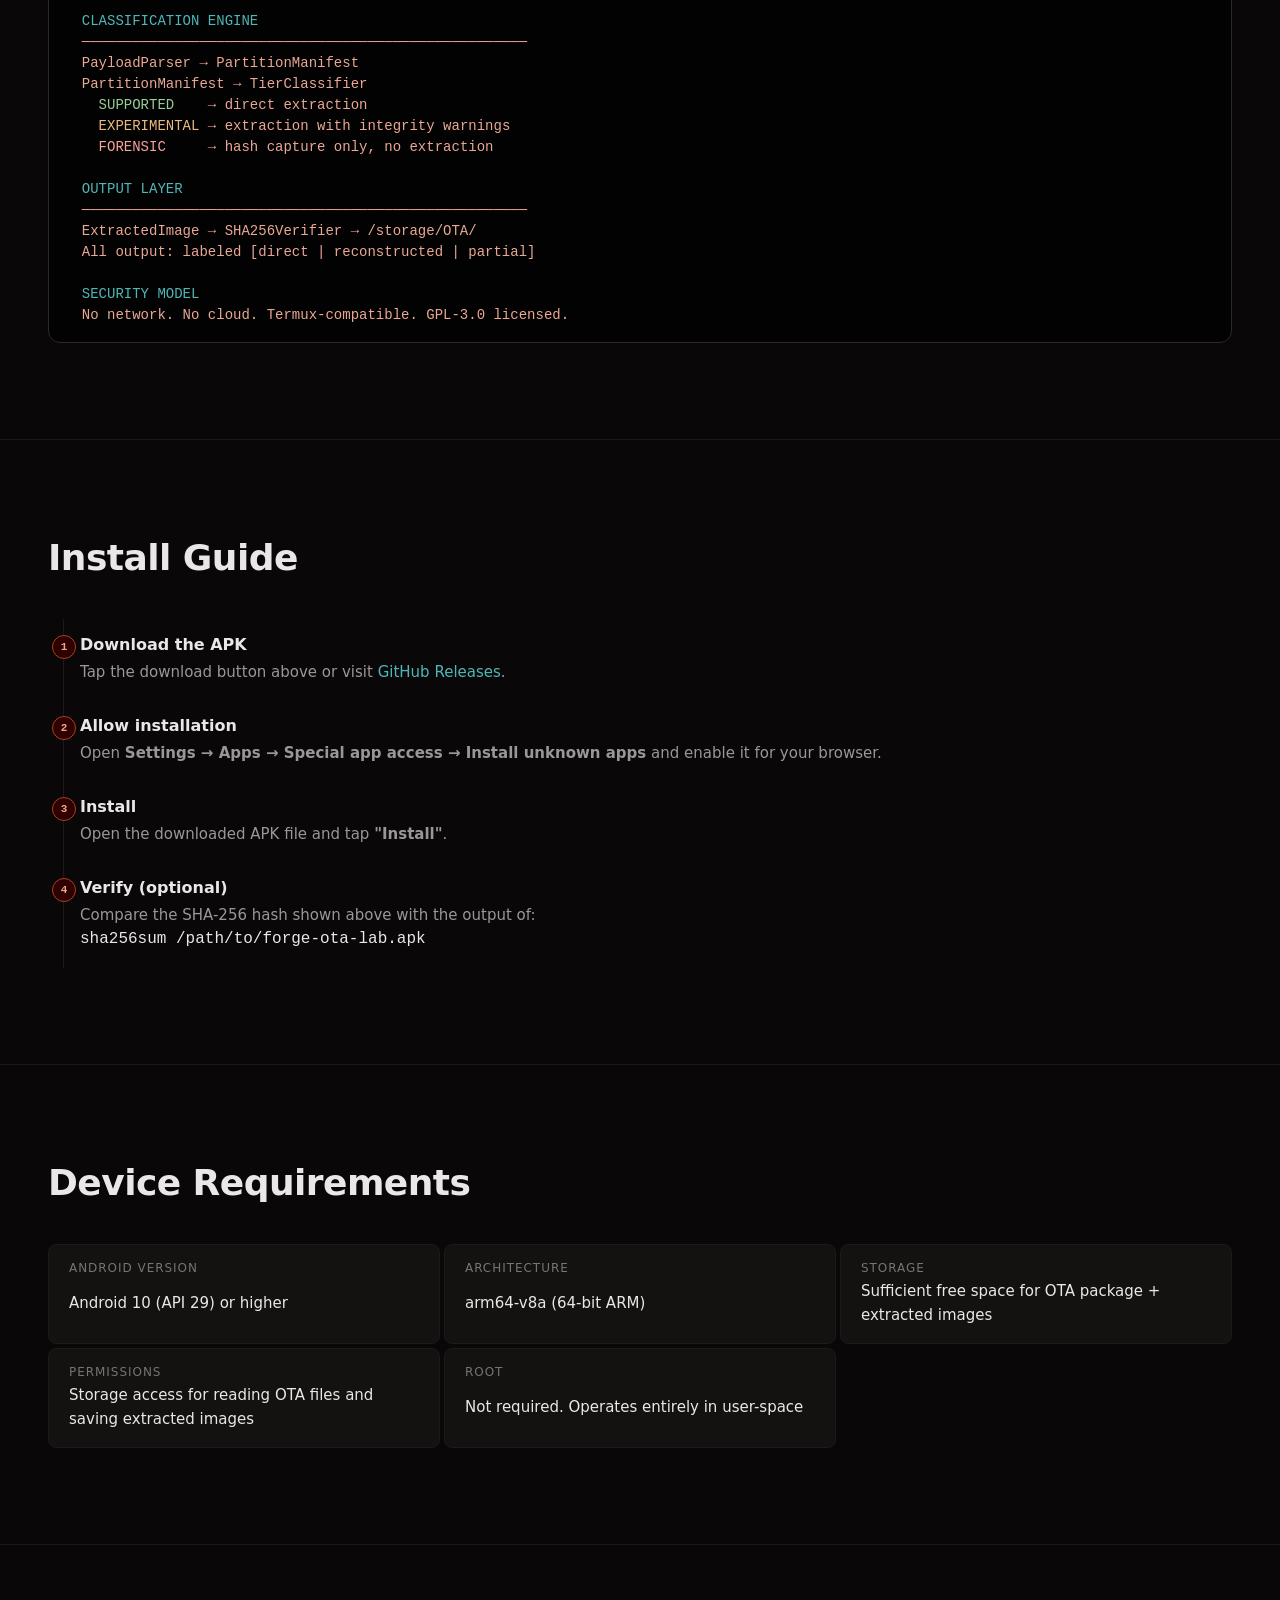
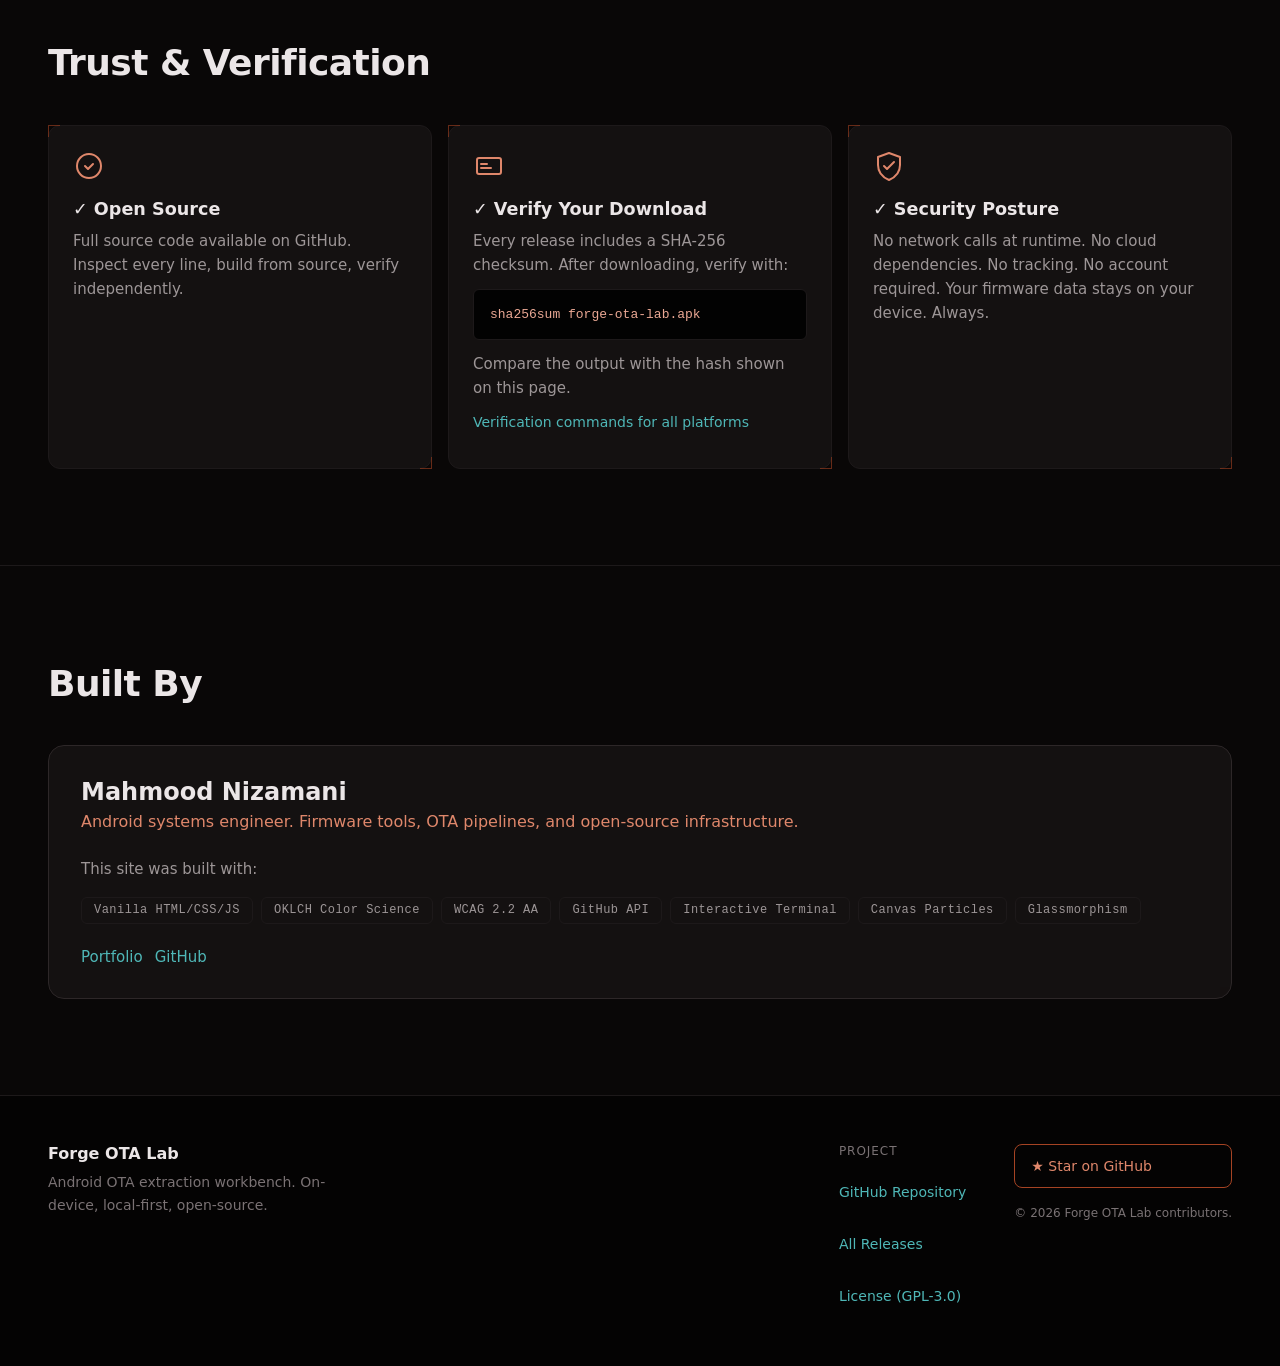
==== commit c09a09c7: "fix: remove sticky mobile CTA bar (overlap with scroll-to-top), fix horizontal overflow, constrain p" ====
--- a/index.html
+++ b/index.html
@@ -816,20 +816,6 @@
     </div>
   </footer>
 
-  <!-- ── Mobile Sticky CTA Bar ─────────────────────────────────────────────── -->
-  <!-- Fixed at bottom on mobile, hidden on desktop (CSS controlled).
-       Appears once user scrolls past hero CTA (JS controlled via .is-visible). -->
-  <div id="mobile-cta-bar" class="mobile-cta-bar" aria-hidden="true">
-    <a href="https://github.com/mahmoodnizamani94-png/forge-ota-lab/releases/latest"
-       id="mobile-download-cta"
-       class="btn-primary mobile-download-btn"
-       target="_blank"
-       rel="noopener noreferrer"
-       aria-label="Download Forge OTA Lab">
-      Download APK
-    </a>
-  </div>
-
   <!-- Scroll-to-top button (S-6) — hidden by default, JS shows after 150vh  -->
   <button type="button"
           id="scroll-to-top"
--- a/css/styles.css
+++ b/css/styles.css
@@ -503,6 +503,7 @@
   scroll-behavior: smooth;
   -webkit-font-smoothing: antialiased;
   -moz-osx-font-smoothing: grayscale;
+  overflow-x: hidden;
 }
 
 body {
@@ -510,6 +511,7 @@
   color: var(--color-text-primary);
   background: var(--color-surface-page);
   overflow-x: hidden;
+  max-width: 100vw;
   min-height: 100dvh;
 }
 
@@ -604,6 +606,9 @@
   z-index: -3;
   pointer-events: none;
   will-change: transform;
+  width: 100% !important;
+  height: 100% !important;
+  max-width: 100vw;
 }
 
 /* Layer 2 — CSS grid background */
@@ -2436,48 +2441,8 @@
 }
 
 
-/* ╔══════════════════════════════════════════════════════════════════════════════╗
-   ║  MOBILE STICKY CTA BAR                                                     ║
-   ║  Fixed download button at bottom of viewport on mobile                     ║
-   ╚══════════════════════════════════════════════════════════════════════════════╝ */
-
-.mobile-cta-bar {
-  position: fixed;
-  bottom: 0;
-  left: 0;
-  right: 0;
-  z-index: 90;
-  padding: var(--space-3) var(--content-padding);
-  padding-bottom: max(var(--space-3), env(safe-area-inset-bottom));
-  background: var(--mobile-cta-bar-bg);
-  backdrop-filter: blur(var(--mobile-cta-bar-blur));
-  -webkit-backdrop-filter: blur(var(--mobile-cta-bar-blur));
-  border-top: 1px solid var(--mobile-cta-bar-border);
-  transform: translateY(100%);
-  opacity: 0;
-  transition: transform var(--duration-normal) var(--ease-out-expo),
-              opacity var(--duration-normal) var(--ease-out-expo);
-  pointer-events: none;
-}
-
-.mobile-cta-bar.is-visible {
-  transform: translateY(0);
-  opacity: 1;
-  pointer-events: auto;
-}
-
-.mobile-download-btn {
-  display: flex;
-  width: 100%;
-  text-align: center;
-}
-
-/* Hide on tablet+ where the hero CTA is always reachable */
-@media (min-width: 640px) {
-  .mobile-cta-bar {
-    display: none !important;
-  }
-}
+
+
 
 
 /* ╔══════════════════════════════════════════════════════════════════════════════╗
@@ -2998,8 +2963,7 @@
   .version-badge,
   .release-skeleton,
   .changelog-skeleton,
-  .terminal-cursor,
-  .mobile-cta-bar {
+  .terminal-cursor {
     display: none !important;
   }
 
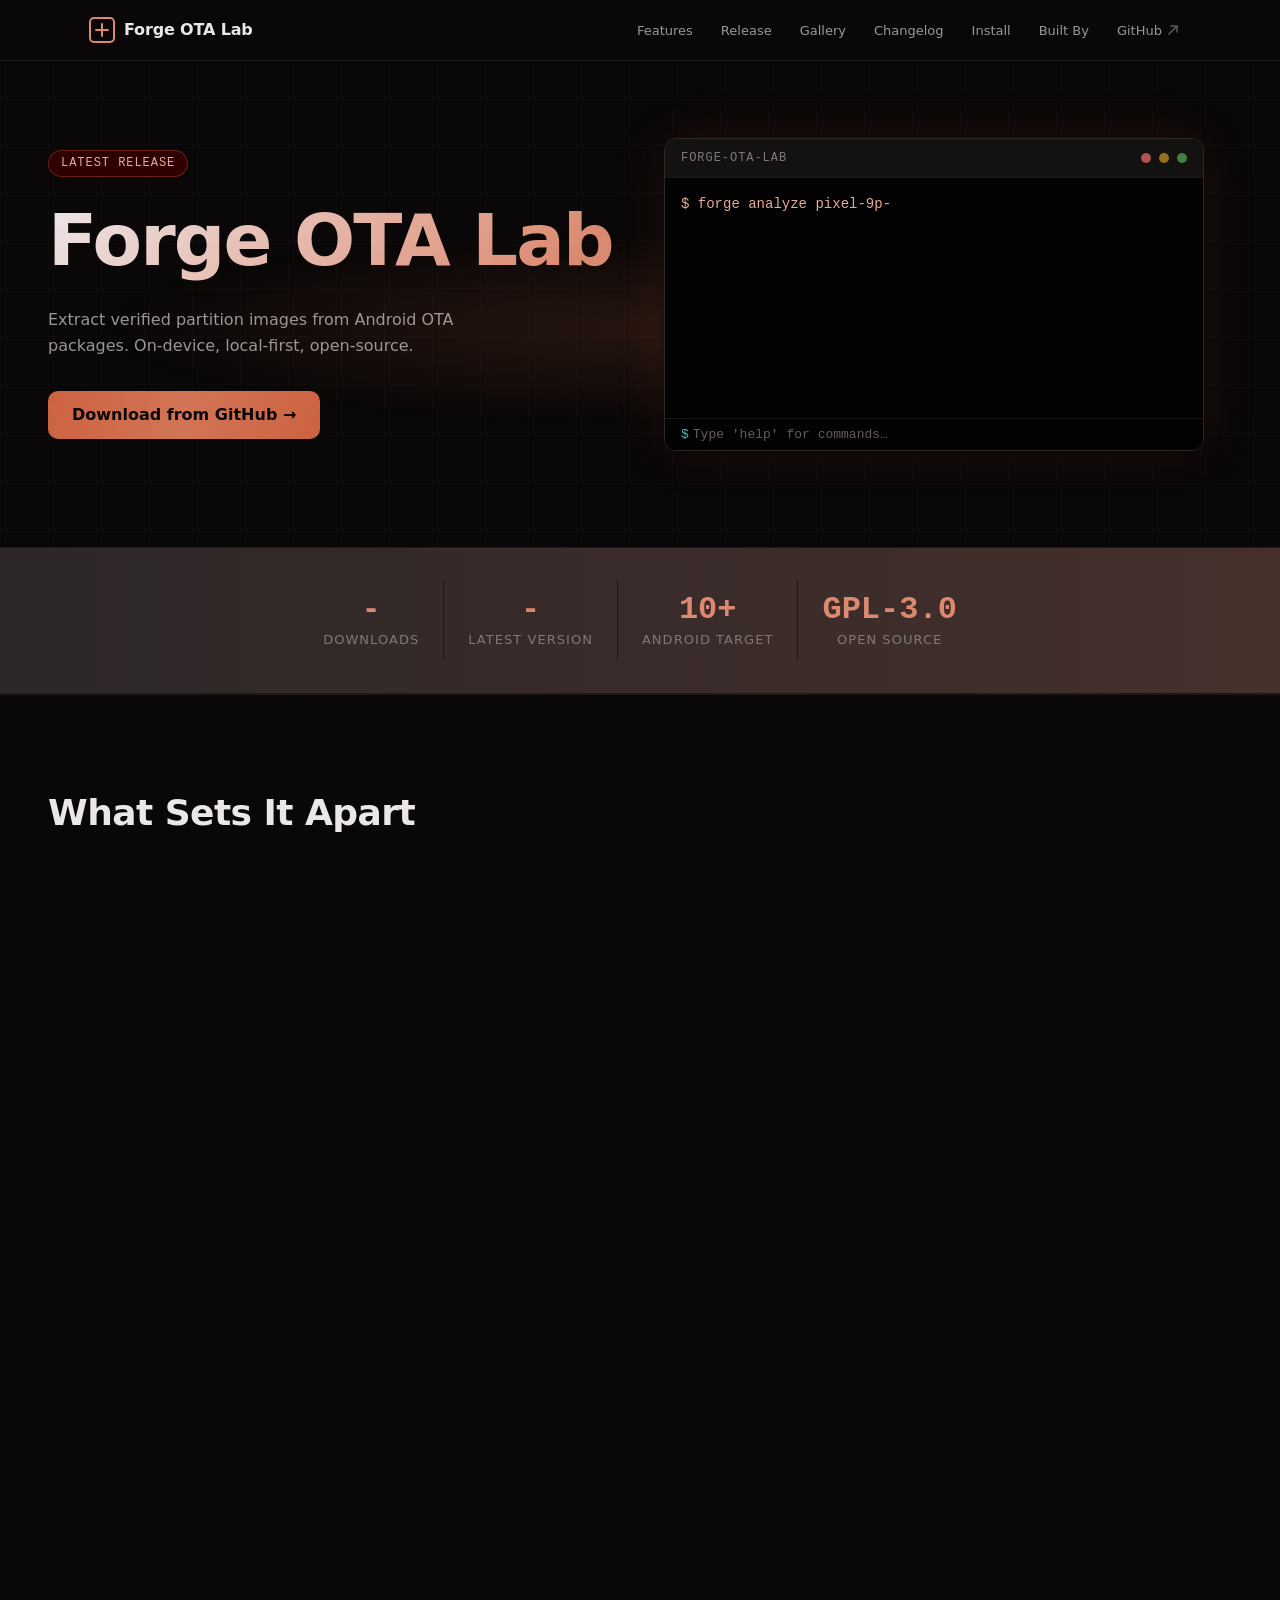
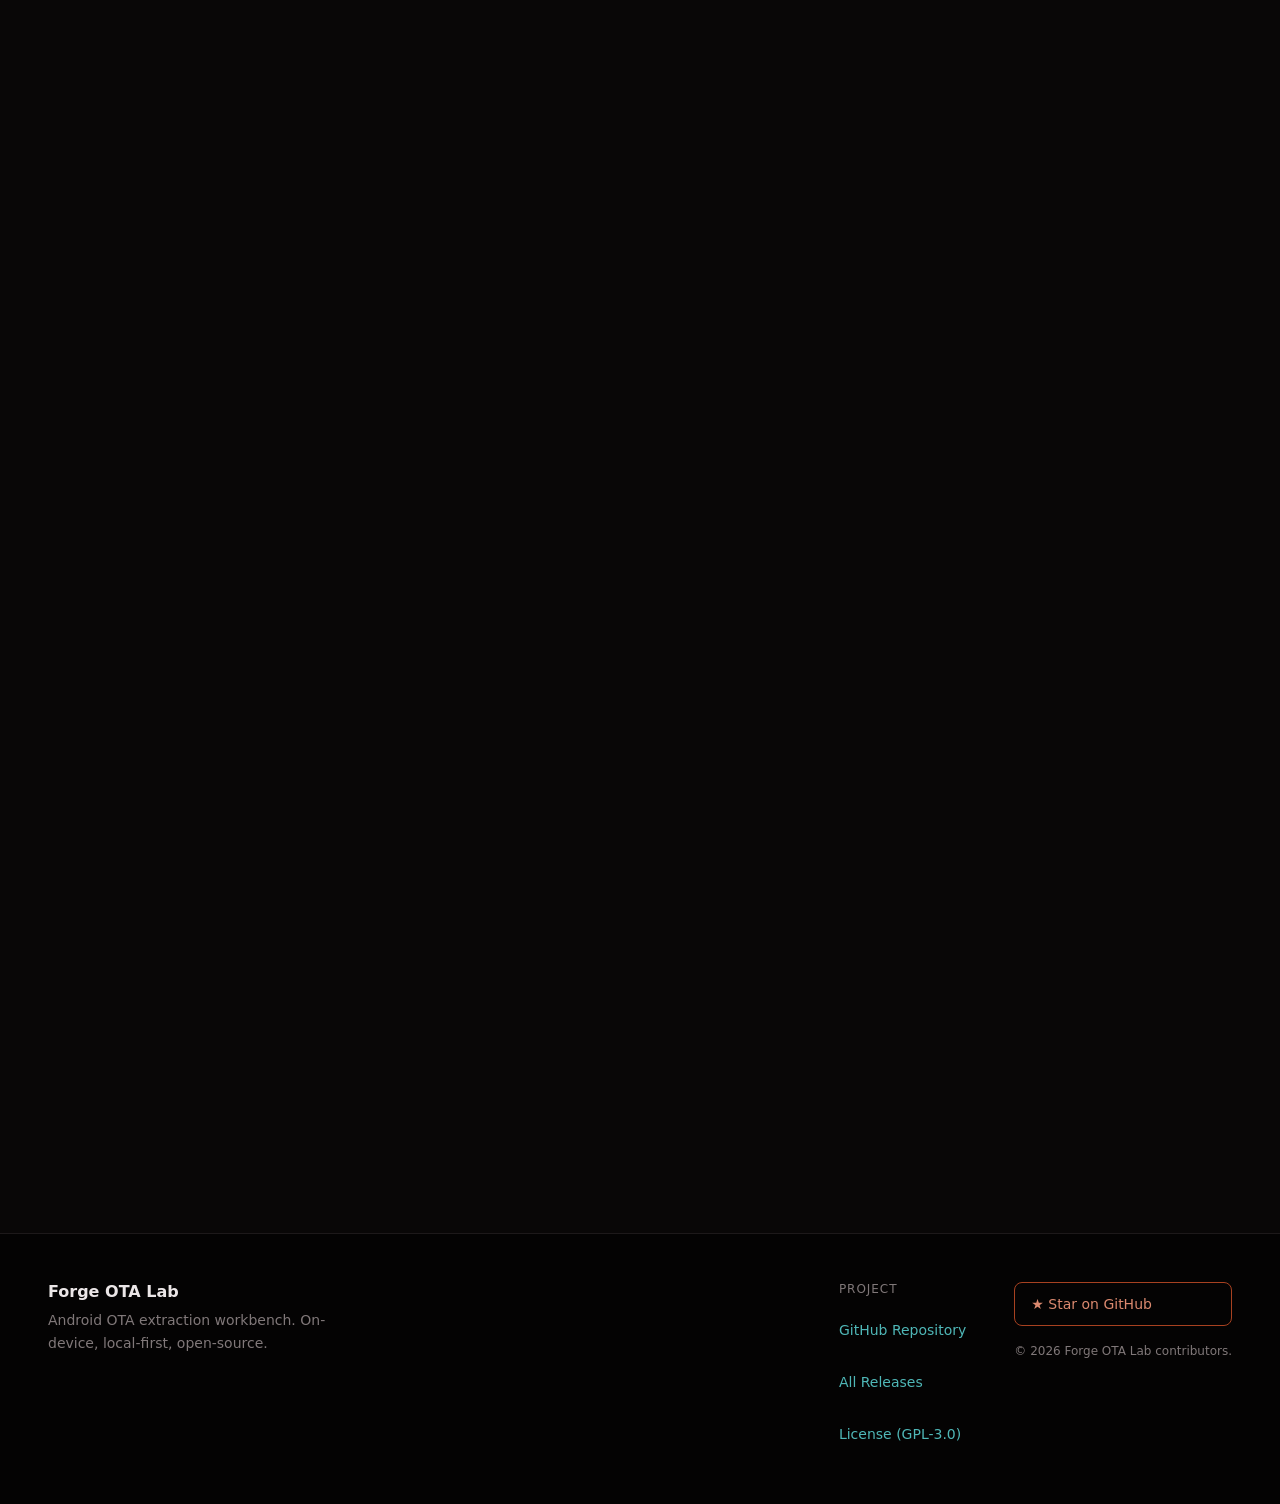
==== commit 8f2d8a99: "feat: UI/UX polish pass — motion system, scroll-reveal, fluid typography, accessibility fix - Replac" ====
--- a/index.html
+++ b/index.html
@@ -816,12 +816,11 @@
     </div>
   </footer>
 
-  <!-- Scroll-to-top button (S-6) — hidden by default, JS shows after 150vh  -->
+  <!-- Scroll-to-top button (S-6) — CSS opacity transition, JS toggles .is-visible  -->
   <button type="button"
           id="scroll-to-top"
           class="btn-secondary scroll-to-top"
-          aria-label="Scroll to top"
-          hidden>
+          aria-label="Scroll to top">
     ↑
   </button>
 
--- a/css/styles.css
+++ b/css/styles.css
@@ -14,16 +14,17 @@
    ╚══════════════════════════════════════════════════════════════════════════════╝ */
 
 :root {
+  color-scheme: dark;
 
   /* ── Brand (Copper) — H ≈ 38° ───────────────────────────── */
   --color-brand-50:  oklch(0.97 0.017 38);
   --color-brand-100: oklch(0.93 0.032 38);
-  --color-brand-200: oklch(0.88 0.055 38);
-  --color-brand-300: oklch(0.79 0.084 38);
-  --color-brand-400: oklch(0.71 0.116 38);
+  --color-brand-200: oklch(0.88 0.050 38);
+  --color-brand-300: oklch(0.79 0.076 38);
+  --color-brand-400: oklch(0.71 0.108 38);
   --color-brand-500: oklch(0.62 0.145 38);
-  --color-brand-600: oklch(0.51 0.138 38);
-  --color-brand-700: oklch(0.41 0.128 38);
+  --color-brand-600: oklch(0.51 0.142 38);
+  --color-brand-700: oklch(0.41 0.132 38);
   --color-brand-800: oklch(0.31 0.113 38);
   --color-brand-900: oklch(0.19 0.087 38);
 
@@ -45,7 +46,7 @@
   --color-neutral-200: oklch(0.86 0.006 5);
   --color-neutral-300: oklch(0.76 0.007 5);
   --color-neutral-400: oklch(0.68 0.008 5);
-  --color-neutral-500: oklch(0.56 0.010 5);
+  --color-neutral-500: oklch(0.58 0.010 5);
   --color-neutral-600: oklch(0.48 0.010 5);
   --color-neutral-700: oklch(0.38 0.010 5);
   --color-neutral-800: oklch(0.28 0.008 5);
@@ -58,11 +59,11 @@
   --color-error-700: oklch(0.40 0.158 25);
   --color-error-900: oklch(0.20 0.108 25);
 
-  /* ── Warning — H ≈ 70° ─────────────────────────────────── */
-  --color-warning-300: oklch(0.82 0.087 70);
-  --color-warning-500: oklch(0.68 0.150 70);
-  --color-warning-700: oklch(0.44 0.132 70);
-  --color-warning-900: oklch(0.22 0.090 70);
+  /* ── Warning — H ≈ 80° ─────────────────────────────────── */
+  --color-warning-300: oklch(0.82 0.087 80);
+  --color-warning-500: oklch(0.68 0.150 80);
+  --color-warning-700: oklch(0.44 0.132 80);
+  --color-warning-900: oklch(0.22 0.090 80);
 
   /* ── Success — H ≈ 145° ────────────────────────────────── */
   --color-success-300: oklch(0.80 0.093 145);
@@ -129,10 +130,10 @@
   --color-feedback-error-icon:    oklch(0.70 0.160 25);
 
   /* ── Feedback — Warning ────────────────────────────────── */
-  --color-feedback-warning-surface: oklch(0.22 0.045 70);
-  --color-feedback-warning-border:  oklch(0.50 0.120 70);
-  --color-feedback-warning-text:    oklch(0.82 0.090 70);
-  --color-feedback-warning-icon:    oklch(0.72 0.140 70);
+  --color-feedback-warning-surface: oklch(0.22 0.045 80);
+  --color-feedback-warning-border:  oklch(0.50 0.120 80);
+  --color-feedback-warning-text:    oklch(0.82 0.090 80);
+  --color-feedback-warning-icon:    oklch(0.72 0.140 80);
 
   /* ── Feedback — Success ────────────────────────────────── */
   --color-feedback-success-surface: oklch(0.20 0.048 145);
@@ -171,6 +172,20 @@
   /* ── Selection ─────────────────────────────────────────── */
   --color-selection-bg:   oklch(0.62 0.145 38 / 0.25);
   --color-selection-text: var(--color-text-primary);
+
+  /* ── State — Selected ───────────────────────────────────── */
+  --color-state-selected-bg:     oklch(0.22 0.030 38);
+  --color-state-selected-border: var(--color-brand-500);
+
+  /* ── State — Empty ──────────────────────────────────────── */
+  --color-state-empty-surface:   var(--color-surface-sunken);
+  --color-state-empty-text:      var(--color-text-disabled);
+  --color-state-empty-icon:      var(--color-neutral-600);
+
+  /* ── State — Offline ────────────────────────────────────── */
+  --color-state-offline-surface: oklch(0.16 0.004 5);
+  --color-state-offline-text:    var(--color-text-disabled);
+  --color-state-offline-border:  var(--color-neutral-700);
 
   /* ── Skeleton ──────────────────────────────────────────── */
   --color-skeleton-base:    oklch(0.20 0.006 5);
@@ -330,10 +345,17 @@
      ║  EASING + DURATION                                                        ║
      ╚════════════════════════════════════════════════════════════════════════════╝ */
   --ease-out-expo: cubic-bezier(0.16, 1, 0.3, 1);
+  --ease-in:       cubic-bezier(0.7, 0, 1, 1);
+  --ease-in-out:   cubic-bezier(0.65, 0, 0.35, 1);
   --ease-standard: cubic-bezier(0.4, 0, 0.2, 1);
+  --ease-spring:   cubic-bezier(0.34, 1.56, 0.64, 1);
+  --ease-smooth:   cubic-bezier(0.4, 0, 0.2, 1);
+  --duration-hover:  120ms;
   --duration-fast:   150ms;
   --duration-normal: 250ms;
   --duration-slow:   400ms;
+  --duration-enter:  220ms;
+  --duration-exit:   160ms;
 }
 
 
@@ -352,7 +374,7 @@
     --color-accent-400: #5bb8c9;
     --color-neutral-100: #ece8e5;
     --color-neutral-400: #9e9590;
-    --color-neutral-500: #7a726c;
+    --color-neutral-500: #82796f;
     --color-neutral-600: #665e59;
     --color-neutral-700: #524a46;
     --color-neutral-800: #3b3533;
@@ -371,7 +393,7 @@
     /* Text */
     --color-text-primary:   #ece8e5;
     --color-text-secondary: #9e9590;
-    --color-text-tertiary:  #7a726c;
+    --color-text-tertiary:  #82796f;
     --color-text-disabled:  #665e59;
     --color-text-brand:     #c4863e;
     --color-text-accent:    #5bb8c9;
@@ -391,10 +413,10 @@
 
     /* Feedback */
     --color-feedback-error-icon: #c76a37;
-    --color-feedback-warning-surface: #362c12;
-    --color-feedback-warning-border: #8a7327;
-    --color-feedback-warning-text: #d4bf72;
-    --color-feedback-warning-icon: #bba142;
+    --color-feedback-warning-surface: #36300e;
+    --color-feedback-warning-border: #8a7c1f;
+    --color-feedback-warning-text: #d4c56a;
+    --color-feedback-warning-icon: #bbac35;
     --color-feedback-success-text: #7ec99b;
     --color-feedback-success-border: #2b824f;
     --color-feedback-success-icon: #40b06e;
@@ -528,7 +550,7 @@
 a {
   color: var(--color-text-link);
   text-decoration: none;
-  transition: color var(--duration-fast) ease-out;
+  transition: color var(--duration-hover) var(--ease-out-expo);
 }
 
 a:hover {
@@ -637,7 +659,7 @@
   z-index: 100;
   border-bottom: 1px solid var(--nav-border);
   background: var(--color-surface-page);
-  transition: background var(--duration-fast) ease-out, border-color var(--duration-fast) ease-out;
+  transition: background var(--duration-fast) var(--ease-standard), border-color var(--duration-fast) var(--ease-standard);
 }
 
 .site-header.nav--scrolled {
@@ -691,7 +713,7 @@
   color: var(--nav-text);
   font: 500 0.8125rem var(--font-display);
   border-radius: 6px;
-  transition: color var(--duration-fast) ease-out, background var(--duration-fast) ease-out;
+  transition: color var(--duration-hover) var(--ease-out-expo), background var(--duration-hover) var(--ease-out-expo);
   min-height: 40px;
 }
 
@@ -707,6 +729,20 @@
 
 .nav-links a.is-active {
   color: var(--nav-text-active);
+  position: relative;
+}
+
+.nav-links a.is-active::after {
+  content: '';
+  position: absolute;
+  bottom: 4px;
+  left: var(--space-3);
+  right: var(--space-3);
+  height: 2px;
+  background: var(--color-text-brand);
+  border-radius: 1px;
+  transform-origin: center;
+  animation: nav-underline-enter var(--duration-enter) var(--ease-out-expo) both;
 }
 
 .nav-links a svg {
@@ -742,7 +778,7 @@
   height: 2px;
   background: var(--color-text-primary);
   border-radius: 1px;
-  transition: transform var(--duration-normal) ease, opacity var(--duration-normal) ease;
+  transition: transform var(--duration-normal) var(--ease-standard), opacity var(--duration-normal) var(--ease-standard);
   position: absolute;
 }
 
@@ -771,7 +807,7 @@
   -webkit-backdrop-filter: blur(var(--drawer-blur));
   opacity: 0;
   visibility: hidden;
-  transition: opacity 200ms ease-out, visibility 200ms ease-out;
+  transition: opacity var(--duration-normal) var(--ease-out-expo), visibility var(--duration-normal) var(--ease-out-expo);
 }
 
 .nav-drawer-backdrop.is-open {
@@ -808,7 +844,7 @@
   color: var(--color-text-secondary);
   font: 500 0.9375rem var(--font-display);
   border-radius: 8px;
-  transition: color var(--duration-fast) ease-out, background var(--duration-fast) ease-out;
+  transition: color var(--duration-hover) var(--ease-out-expo), background var(--duration-hover) var(--ease-out-expo);
   min-height: 48px;
 }
 
@@ -824,11 +860,11 @@
 
 /* Download CTA in drawer — ensure high contrast on bright orange */
 .nav-drawer .download-cta {
-  color: #0f0d0c;
+  color: var(--color-action-primary-text);
   font-weight: 700;
   letter-spacing: 0.01em;
   text-shadow: none;
-  -webkit-text-fill-color: #0f0d0c;
+  -webkit-text-fill-color: var(--color-action-primary-text);
 }
 
 .nav-drawer .download-cta::after {
@@ -851,7 +887,7 @@
 }
 
 [class^="section-"] h2 {
-  font: 600 1.5rem/1.2 var(--font-display);
+  font: 600 clamp(1.5rem, 2.5vw + 0.5rem, 2.25rem)/1.2 var(--font-display);
   letter-spacing: -0.015em;
   color: var(--color-text-primary);
   margin-bottom: var(--space-10);
@@ -920,7 +956,7 @@
 
 /* ── Hero heading — gradient text ──────────────────────── */
 .hero-heading {
-  font: 700 2.5rem/1.15 var(--font-display);
+  font: 700 clamp(2.5rem, 5vw + 1rem, 4.5rem)/1.1 var(--font-display);
   letter-spacing: -0.025em;
   padding-bottom: 0.05em;
   background: linear-gradient(
@@ -949,6 +985,20 @@
   text-transform: uppercase;
   border: 1px solid var(--version-badge-border);
   border-radius: 100px;
+}
+
+.js-enabled .version-badge {
+  opacity: 0;
+  transform: scale(0.95);
+}
+
+.js-enabled .version-badge.is-visible {
+  opacity: 1;
+  transform: scale(1);
+  transition:
+    opacity var(--duration-normal) var(--ease-out-expo),
+    transform var(--duration-normal) var(--ease-spring);
+  transition-delay: 120ms;
 }
 
 .hero-tagline {
@@ -986,10 +1036,9 @@
   cursor: pointer;
   text-decoration: none;
   transition:
-    background var(--duration-fast) ease-out,
-    box-shadow var(--duration-fast) ease-out,
-    transform var(--duration-fast) ease-out;
-  will-change: transform, box-shadow;
+    background var(--duration-hover) var(--ease-out-expo),
+    box-shadow var(--duration-hover) var(--ease-out-expo),
+    transform var(--duration-hover) var(--ease-spring);
   box-shadow: 0 0 0 0 var(--glass-card-glow);
   position: relative;
   overflow: hidden;
@@ -1059,7 +1108,7 @@
   border-radius: 10px;
   cursor: pointer;
   text-decoration: none;
-  transition: background var(--duration-fast) ease-out, border-color var(--duration-fast) ease-out;
+  transition: background var(--duration-hover) var(--ease-out-expo), border-color var(--duration-hover) var(--ease-out-expo);
 }
 
 .btn-secondary:hover {
@@ -1085,7 +1134,7 @@
   border: 1px solid var(--color-action-secondary-border);
   border-radius: 6px;
   cursor: pointer;
-  transition: background var(--duration-fast) ease-out, color var(--duration-fast) ease-out;
+  transition: background var(--duration-hover) var(--ease-out-expo), color var(--duration-hover) var(--ease-out-expo);
 }
 
 .btn-copy:hover {
@@ -1100,6 +1149,7 @@
 .btn-copy.is-copied {
   color: var(--color-feedback-success-text);
   border-color: var(--color-feedback-success-border);
+  background: oklch(0.30 0.04 160 / 0.15);
 }
 
 
@@ -1123,9 +1173,9 @@
   border-style: solid;
   opacity: var(--hud-bracket-opacity);
   transition:
-    opacity var(--duration-fast) ease-out,
-    width var(--duration-fast) ease-out,
-    height var(--duration-fast) ease-out;
+    opacity var(--duration-hover) var(--ease-out-expo),
+    width var(--duration-hover) var(--ease-out-expo),
+    height var(--duration-hover) var(--ease-out-expo);
   pointer-events: none;
 }
 
@@ -1188,7 +1238,7 @@
   -webkit-mask-composite: xor;
   mask-composite: exclude;
   opacity: 0;
-  transition: opacity 300ms ease;
+  transition: opacity var(--duration-normal) var(--ease-standard);
   pointer-events: none;
 }
 
@@ -1221,6 +1271,7 @@
   border: 1px solid var(--color-border-default);
   border-radius: 12px;
   overflow: hidden;
+  max-width: 100%;
   box-shadow:
     0 4px 16px var(--color-shadow-md),
     0 0 48px var(--color-terminal-glow);
@@ -1284,6 +1335,8 @@
   font: inherit;
   color: inherit;
   white-space: pre;
+  word-break: break-all;
+  overflow-wrap: anywhere;
 }
 
 /* ── Terminal prompt ───────────────────────────────────── */
@@ -1322,8 +1375,13 @@
   border: none;
   color: var(--terminal-interactive-input);
   font: 0.8125rem var(--font-mono);
+  caret-color: var(--color-terminal-cursor);
+}
+
+/* Custom focus indicator — replaces default outline without losing visibility */
+.terminal-input:focus-visible {
   outline: none;
-  caret-color: var(--color-terminal-cursor);
+  box-shadow: 0 1px 0 0 var(--color-focus-ring);
 }
 
 .terminal-input::placeholder {
@@ -1386,6 +1444,7 @@
 .stat-value {
   font: 700 1.5rem/1.1 var(--font-mono);
   color: var(--stats-strip-value);
+  font-variant-numeric: tabular-nums;
 }
 
 .stat-label {
@@ -1420,15 +1479,14 @@
 .feature-card {
   padding: var(--space-6);
   transition:
-    transform var(--duration-fast) ease-out,
-    border-color var(--duration-fast) ease-out,
-    box-shadow var(--duration-fast) ease-out;
-  will-change: transform;
+    transform var(--duration-hover) var(--ease-out-expo),
+    border-color var(--duration-hover) var(--ease-out-expo),
+    box-shadow var(--duration-fast) var(--ease-out-expo);
 }
 
 .feature-card:hover {
-  transform: translateY(-3px);
-  box-shadow: 0 8px 24px var(--color-shadow-md);
+  transform: scale(1.015);
+  box-shadow: 0 0 0 1px var(--glass-card-glow), 0 8px 24px var(--color-shadow-md);
 }
 
 .feature-icon {
@@ -1463,10 +1521,10 @@
   opacity: 0;
   transform: translateY(20px) scale(0.97);
   transition:
-    opacity var(--duration-slow) ease,
-    transform var(--duration-slow) ease,
-    border-color var(--duration-fast) ease-out,
-    box-shadow var(--duration-fast) ease-out;
+    opacity var(--duration-slow) var(--ease-out-expo),
+    transform var(--duration-slow) var(--ease-out-expo),
+    border-color var(--duration-hover) var(--ease-out-expo),
+    box-shadow var(--duration-fast) var(--ease-out-expo);
 }
 
 .js-enabled .feature-card.is-visible {
@@ -1639,7 +1697,7 @@
   overflow: hidden;
   position: relative;
   aspect-ratio: 9 / 16;
-  transition: transform 200ms ease-out, box-shadow 200ms ease-out;
+  transition: transform var(--duration-normal) var(--ease-out-expo), box-shadow var(--duration-normal) var(--ease-out-expo);
 }
 
 .gallery-panel:hover {
@@ -1663,7 +1721,7 @@
   justify-content: space-between;
   padding: var(--space-3);
   opacity: 0.8;
-  transition: opacity 200ms ease-out;
+  transition: opacity var(--duration-normal) var(--ease-out-expo);
   pointer-events: none;
 }
 
@@ -1696,6 +1754,23 @@
   background: var(--gallery-panel-skeleton);
   border: 1px dashed var(--color-border-subtle);
   border-radius: inherit;
+  position: relative;
+  overflow: hidden;
+}
+
+/* Shimmer animation matching release skeleton */
+.gallery-placeholder::after {
+  content: '';
+  position: absolute;
+  inset: 0;
+  background: linear-gradient(
+    90deg,
+    transparent 0%,
+    var(--color-skeleton-shimmer) 50%,
+    transparent 100%
+  );
+  animation: skeleton-shimmer 1.4s ease-in-out infinite;
+  transform: translateX(-100%);
 }
 
 .gallery-placeholder-label {
@@ -1747,7 +1822,7 @@
   text-align: left;
   color: var(--color-text-primary);
   font: 500 0.9375rem var(--font-display);
-  transition: background var(--duration-fast) ease-out;
+  transition: background var(--duration-hover) var(--ease-out-expo);
 }
 
 .changelog-entry-header:hover {
@@ -1788,6 +1863,12 @@
 
 .changelog-entry[aria-expanded="true"] .changelog-entry-content {
   grid-template-rows: 1fr;
+}
+
+/* Subtle background tint on expanded entry */
+.changelog-entry[aria-expanded="true"] {
+  background: oklch(0.16 0.006 45 / 0.6);
+  border-color: var(--color-border-default);
 }
 
 .changelog-entry-content-inner {
@@ -1816,6 +1897,7 @@
   border: 1px solid var(--arch-terminal-border);
   border-radius: 12px;
   overflow: hidden;
+  max-width: 100%;
 }
 
 .arch-terminal-header {
@@ -2015,7 +2097,7 @@
   padding: var(--space-2) 0;
   font: 500 0.875rem var(--font-display);
   color: var(--color-text-accent);
-  transition: color var(--duration-fast) ease-out;
+  transition: color var(--duration-hover) var(--ease-out-expo);
 }
 
 .trust-item details summary:hover {
@@ -2039,6 +2121,18 @@
   z-index: 90;
   min-width: 48px;
   min-height: 48px;
+  opacity: 0;
+  transform: translateY(8px);
+  transition:
+    opacity var(--duration-enter) var(--ease-out-expo),
+    transform var(--duration-enter) var(--ease-out-expo);
+  pointer-events: none;
+}
+
+.scroll-to-top.is-visible {
+  opacity: 1;
+  transform: translateY(0);
+  pointer-events: auto;
 }
 
 .scroll-to-top:focus-visible {
@@ -2232,7 +2326,7 @@
   font-size: 0.875rem;
   padding: var(--space-2) 0;
   min-height: 44px;
-  transition: color var(--duration-fast) ease-out;
+  transition: color var(--duration-hover) var(--ease-out-expo);
 }
 
 .footer-nav a:hover {
@@ -2255,7 +2349,7 @@
   font: 500 0.875rem var(--font-display);
   border: 1px solid var(--color-action-secondary-border);
   border-radius: 8px;
-  transition: background var(--duration-fast) ease-out;
+  transition: background var(--duration-hover) var(--ease-out-expo);
   min-height: 44px;
 }
 
@@ -2372,6 +2466,20 @@
   transition-delay: 320ms;
 }
 
+/* ── Section scroll reveal (below-fold sections) ───────── */
+.js-enabled .section-reveal {
+  opacity: 0;
+  transform: translateY(16px);
+}
+
+.js-enabled .section-reveal.is-visible {
+  opacity: 1;
+  transform: translateY(0);
+  transition:
+    opacity var(--duration-slow) var(--ease-out-expo),
+    transform var(--duration-slow) var(--ease-out-expo);
+}
+
 
 /* ╔══════════════════════════════════════════════════════════════════════════════╗
    ║  KEYFRAME ANIMATIONS                                                       ║
@@ -2440,7 +2548,17 @@
   100% { opacity: 0; }
 }
 
-
+/* ── Nav active underline entrance ─────────────────────── */
+@keyframes nav-underline-enter {
+  from {
+    transform: scaleX(0);
+    opacity: 0;
+  }
+  to {
+    transform: scaleX(1);
+    opacity: 1;
+  }
+}
 
 
 
@@ -2466,13 +2584,9 @@
     font-size: 1rem;
   }
 
-  .hero-heading {
-    font-size: 3rem;
-  }
-
-  [class^="section-"] h2 {
-    font-size: 1.75rem;
-  }
+  /* Fluid typography — remove breakpoint overrides (handled by clamp) */
+
+
 
   /* Show desktop nav, hide hamburger */
   .nav-links {
@@ -2521,13 +2635,9 @@
 
 /* ── ≥ 1024px (desktop) ───────────────────────────────── */
 @media (min-width: 1024px) {
-  .hero-heading {
-    font-size: 4.5rem;
-  }
-
-  [class^="section-"] h2 {
-    font-size: 2.25rem;
-  }
+  /* Fluid typography — handled by clamp() */
+
+
 
   .feature-title {
     font-size: 1.25rem;
@@ -2550,9 +2660,21 @@
     max-width: 540px;
   }
 
-  /* 3-column feature grid */
+  /* Feature grid — asymmetric layout (1 wide + 2 half) */
   .features-grid {
-    grid-template-columns: repeat(3, 1fr);
+    grid-template-columns: repeat(2, 1fr);
+  }
+
+  .features-grid .feature-card:first-child {
+    grid-column: 1 / -1;
+    display: grid;
+    grid-template-columns: auto 1fr;
+    gap: var(--space-6);
+    align-items: start;
+  }
+
+  .features-grid .feature-card:first-child .feature-icon {
+    margin-bottom: 0;
   }
 
   .trust-grid {
@@ -2667,6 +2789,18 @@
   }
 
   .js-enabled .terminal-window {
+    opacity: 1 !important;
+    transform: none !important;
+  }
+
+  /* Force-show scroll-reveal sections */
+  .js-enabled .section-reveal {
+    opacity: 1 !important;
+    transform: none !important;
+  }
+
+  /* Force-show version badge */
+  .js-enabled .version-badge {
     opacity: 1 !important;
     transform: none !important;
   }
@@ -2886,13 +3020,13 @@
 
 @media print {
   :root {
-    --color-surface-page:    #ffffff;
-    --color-surface-default: #f5f5f5;
-    --color-surface-raised:  #eeeeee;
-    --color-surface-overlay: #f5f5f5;
-    --color-surface-sunken:  #ffffff;
-
-    --color-text-primary:    #111111;
+    --color-surface-page:    #fafaf8;
+    --color-surface-default: #f5f5f3;
+    --color-surface-raised:  #eeecea;
+    --color-surface-overlay: #f5f5f3;
+    --color-surface-sunken:  #fafaf8;
+
+    --color-text-primary:    #141210;
     --color-text-secondary:  #444444;
     --color-text-tertiary:   #777777;
     --color-text-brand:      #7a4a28;
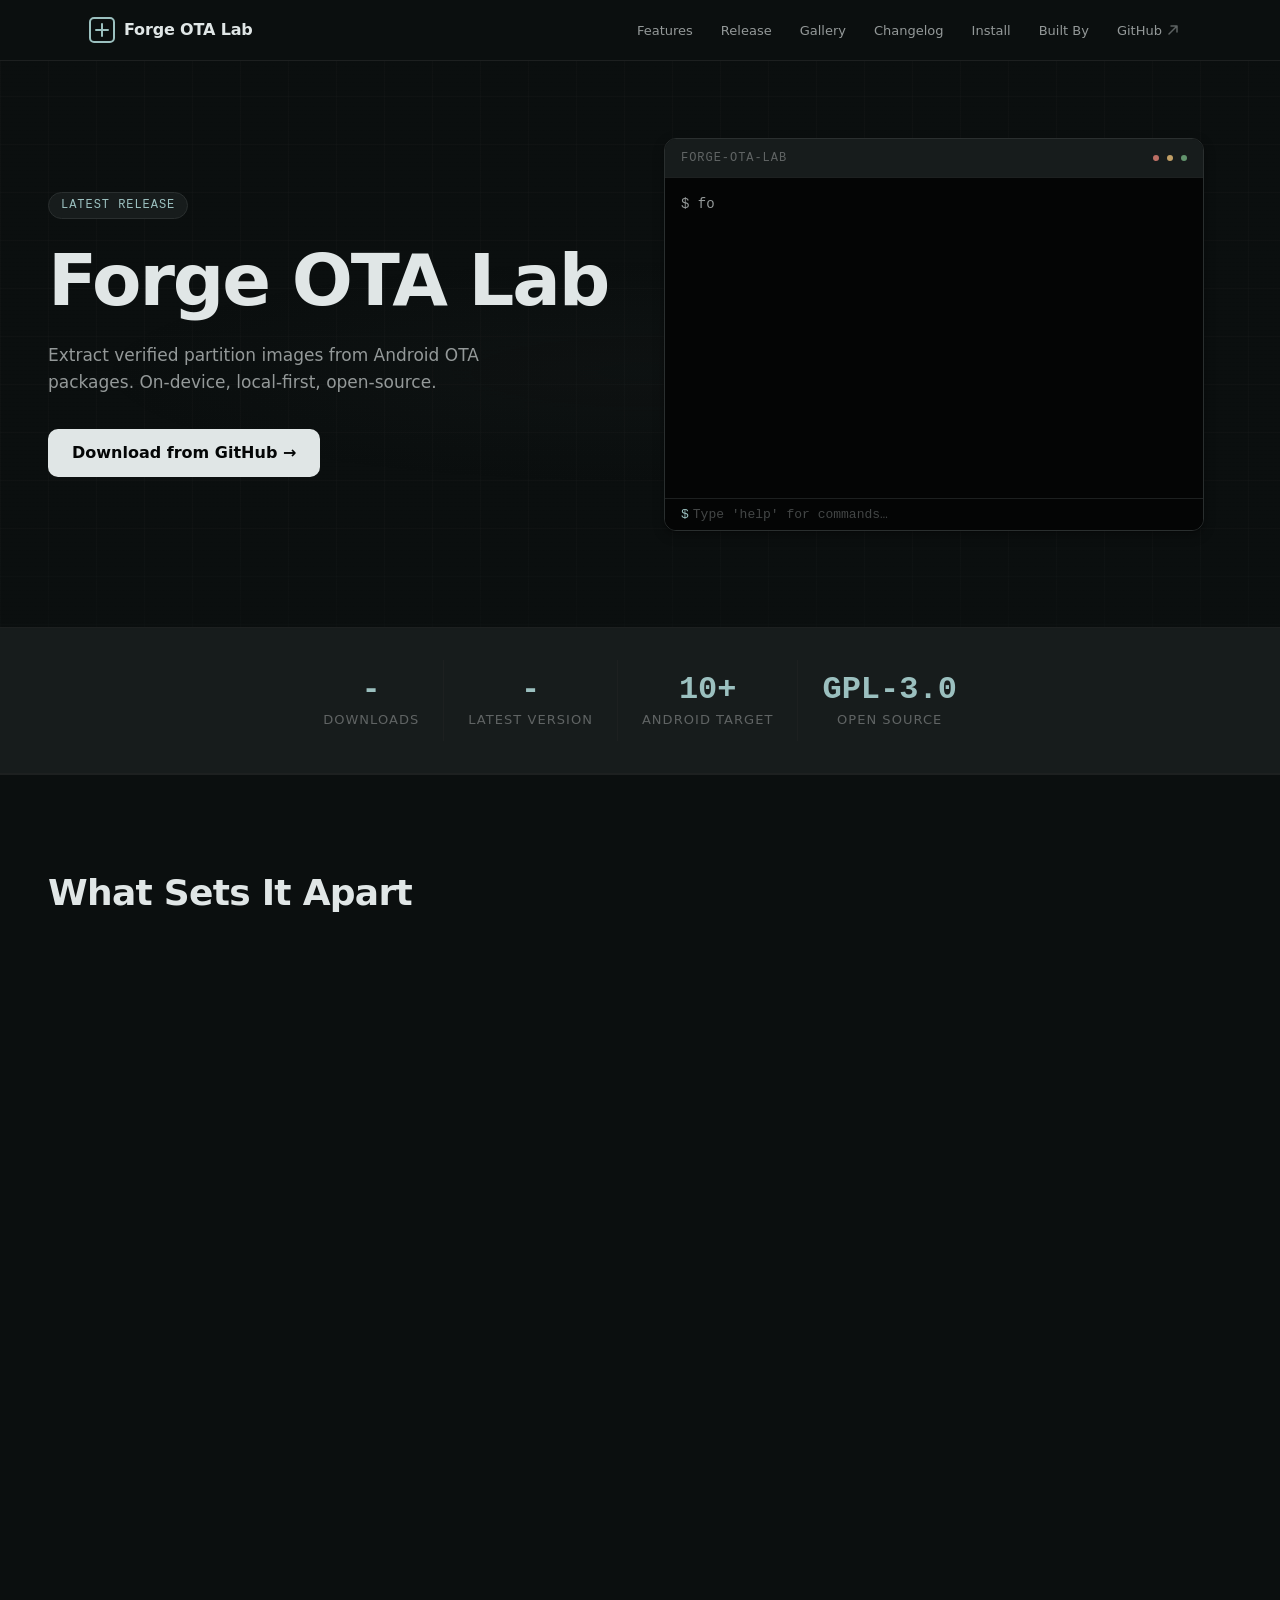
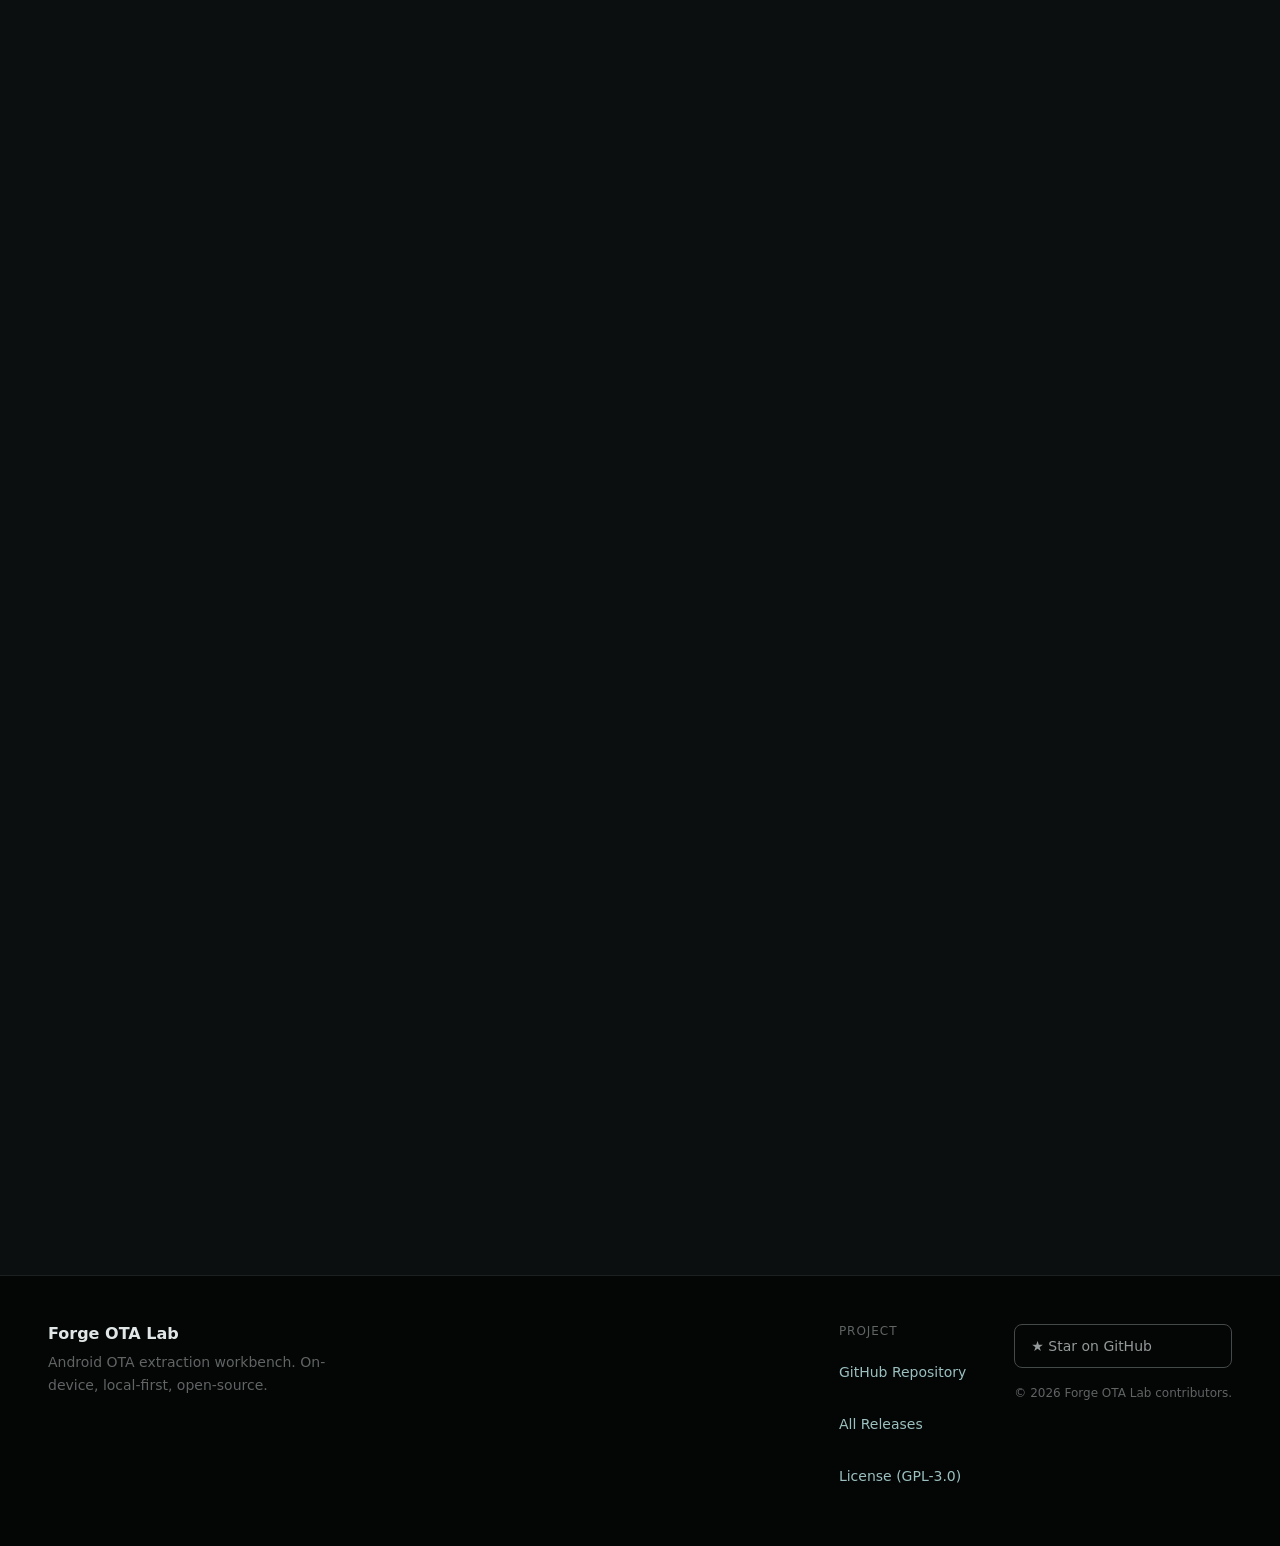
==== commit fc377c28: "add motion layer to the site The site felt static. Everything just sat there. So this adds the kind " ====
--- a/index.html
+++ b/index.html
@@ -16,7 +16,7 @@
   <!-- Primary SEO (FR-7) -->
   <title>Forge OTA Lab | Android OTA Extraction Workbench</title>
   <meta name="description" content="Extract verified partition images from Android OTA packages. On-device, local-first, open-source. Download the APK.">
-  <meta name="theme-color" content="#7a4a28">
+  <meta name="theme-color" content="#0b0f0f">
   <link rel="canonical" href="https://mahmoodnizamani-99.github.io/forge-distro-site/">
 
   <!-- Open Graph (FR-7) -->
@@ -75,9 +75,9 @@
        <link rel="stylesheet"> to activate fonts. noscript loads eagerly. -->
   <link rel="preconnect" href="https://fonts.googleapis.com">
   <link rel="preconnect" href="https://fonts.gstatic.com" crossorigin>
-  <link rel="preload" as="style" id="gfonts-preload" href="https://fonts.googleapis.com/css2?family=Space+Grotesk:wght@400;500;600;700&family=JetBrains+Mono:wght@400;700&display=swap">
+  <link rel="preload" as="style" id="gfonts-preload" href="https://fonts.googleapis.com/css2?family=Instrument+Sans:wght@400;500;600;700&family=IBM+Plex+Mono:wght@400;700&display=swap">
   <noscript>
-    <link rel="stylesheet" href="https://fonts.googleapis.com/css2?family=Space+Grotesk:wght@400;500;600;700&family=JetBrains+Mono:wght@400;700&display=swap">
+    <link rel="stylesheet" href="https://fonts.googleapis.com/css2?family=Instrument+Sans:wght@400;500;600;700&family=IBM+Plex+Mono:wght@400;700&display=swap">
   </noscript>
 
   <!-- <noscript> strategy — show nav links, hide hamburger, hide stats strip -->
@@ -90,7 +90,7 @@
   </noscript>
 
   <!-- Site stylesheet -->
-  <link rel="stylesheet" href="css/styles.css?v=2.0.0">
+  <link rel="stylesheet" href="css/styles.css?v=3.0.0">
 </head>
 
 <body>
@@ -825,6 +825,6 @@
   </button>
 
   <!-- Site JavaScript — module, deferred by default -->
-  <script type="module" src="js/script.js?v=2.0.0"></script>
+  <script type="module" src="js/script.js?v=3.0.0"></script>
 </body>
 </html>
--- a/css/styles.css
+++ b/css/styles.css
@@ -1,228 +1,170 @@
 /* ══════════════════════════════════════════════════════════════════════════════
-   FORGE DISTRO v2 — CSS DESIGN SYSTEM
+   FORGE DISTRO v3 — Void-Derived Design System
    ═══════════════════════════════════════════════════════════════════════════════
-   Architecture: Three-layer token system (primitive → semantic → component)
+   Foundation: Void 3.1.0 (Forge derivation — H:195 teal, gamut-clamped 60%)
+   Architecture: Three-layer token system (void primitive → semantic → component)
    Color space:  OKLCH with sRGB fallbacks via @supports
    Mode:         Dark only — the identity IS dark
-   Fonts:        Space Grotesk (display + body) · JetBrains Mono (terminal + code)
+   Fonts:        Instrument Sans (display + body) · IBM Plex Mono (terminal + code)
+   Philosophy:   Color as signal, not paint. Zero colored rectangles.
    ═══════════════════════════════════════════════════════════════════════════════ */
 
 
 /* ╔══════════════════════════════════════════════════════════════════════════════╗
-   ║  LAYER 1 — PRIMITIVE TOKENS                                                ║
-   ║  Raw OKLCH values. Never referenced outside :root except via semantic alias ║
+   ║  VOID FOUNDATION — Primitive Tokens (H:195 Forge derivation)              ║
+   ║  Generated by void-system/generate-tokens.js                               ║
+   ║  Components NEVER reference these directly — use semantic aliases only.     ║
+   ╚══════════════════════════════════════════════════════════════════════════════╝ */
+
+:root {
+  /* ── Forge derivation config ───────────────────────────── */
+  --void-accent-hue: 195;
+  --void-neutral-hue: 195;
+  /* Chroma scale: 0.60 (auto-clamped for sRGB safety at H:195 teal) */
+
+  /* ── Neutral scale — near-achromatic with teal material coolth
+       Chroma follows bell curve: 0.004 → 0.012 → 0.004 ──── */
+  --void-neutral-50 : oklch(0.975 0.004 var(--void-neutral-hue));
+  --void-neutral-100: oklch(0.945 0.006 var(--void-neutral-hue));
+  --void-neutral-150: oklch(0.920 0.007 var(--void-neutral-hue));
+  --void-neutral-200: oklch(0.890 0.008 var(--void-neutral-hue));
+  --void-neutral-300: oklch(0.800 0.010 var(--void-neutral-hue));
+  --void-neutral-400: oklch(0.700 0.012 var(--void-neutral-hue));
+  --void-neutral-500: oklch(0.580 0.012 var(--void-neutral-hue));
+  --void-neutral-600: oklch(0.470 0.010 var(--void-neutral-hue));
+  --void-neutral-700: oklch(0.380 0.009 var(--void-neutral-hue));
+  --void-neutral-800: oklch(0.280 0.008 var(--void-neutral-hue));
+  --void-neutral-850: oklch(0.220 0.007 var(--void-neutral-hue));
+  --void-neutral-900: oklch(0.165 0.006 var(--void-neutral-hue));
+  --void-neutral-950: oklch(0.115 0.004 var(--void-neutral-hue));
+
+  /* ── Accent scale — chroma auto-clamped to 60% for H:195 ─ */
+  --void-accent-50 : oklch(0.970 0.0072 var(--void-accent-hue));
+  --void-accent-100: oklch(0.935 0.0119 var(--void-accent-hue));
+  --void-accent-200: oklch(0.870 0.0227 var(--void-accent-hue));
+  --void-accent-300: oklch(0.780 0.0388 var(--void-accent-hue));
+  --void-accent-400: oklch(0.680 0.0597 var(--void-accent-hue));
+  --void-accent-500: oklch(0.580 0.0776 var(--void-accent-hue));
+  --void-accent-600: oklch(0.500 0.0836 var(--void-accent-hue));
+  --void-accent-700: oklch(0.420 0.0687 var(--void-accent-hue));
+  --void-accent-800: oklch(0.340 0.0537 var(--void-accent-hue));
+  --void-accent-900: oklch(0.260 0.0328 var(--void-accent-hue));
+
+  /* ── Signal colors — for dots, thin borders, icons ONLY ── */
+  --void-signal-success:      oklch(0.520 0.090 150);
+  --void-signal-warning:      oklch(0.680 0.095 80);
+  --void-signal-error:        oklch(0.540 0.110 28);
+  --void-signal-info:         oklch(0.550 0.095 245);
+
+  --void-signal-success-dark: oklch(0.620 0.080 150);
+  --void-signal-warning-dark: oklch(0.720 0.085 80);
+  --void-signal-error-dark:   oklch(0.620 0.100 28);
+  --void-signal-info-dark:    oklch(0.620 0.085 245);
+
+  --void-signal-success-text-dark: oklch(0.680 0.060 150);
+  --void-signal-warning-text-dark: oklch(0.740 0.065 80);
+  --void-signal-error-text-dark:   oklch(0.700 0.070 28);
+  --void-signal-info-text-dark:    oklch(0.700 0.060 245);
+}
+
+
+/* ╔══════════════════════════════════════════════════════════════════════════════╗
+   ║  LAYER 2 — Semantic Tokens (Dark Theme — Forge is dark-only)              ║
+   ║  Derived from Void dark theme specification.                               ║
+   ║  Component styles reference ONLY these tokens.                             ║
    ╚══════════════════════════════════════════════════════════════════════════════╝ */
 
 :root {
   color-scheme: dark;
 
-  /* ── Brand (Copper) — H ≈ 38° ───────────────────────────── */
-  --color-brand-50:  oklch(0.97 0.017 38);
-  --color-brand-100: oklch(0.93 0.032 38);
-  --color-brand-200: oklch(0.88 0.050 38);
-  --color-brand-300: oklch(0.79 0.076 38);
-  --color-brand-400: oklch(0.71 0.108 38);
-  --color-brand-500: oklch(0.62 0.145 38);
-  --color-brand-600: oklch(0.51 0.142 38);
-  --color-brand-700: oklch(0.41 0.132 38);
-  --color-brand-800: oklch(0.31 0.113 38);
-  --color-brand-900: oklch(0.19 0.087 38);
-
-  /* ── Accent (Teal) — H ≈ 195° ──────────────────────────── */
-  --color-accent-50:  oklch(0.97 0.014 195);
-  --color-accent-100: oklch(0.93 0.026 195);
-  --color-accent-200: oklch(0.88 0.046 195);
-  --color-accent-300: oklch(0.80 0.070 195);
-  --color-accent-400: oklch(0.72 0.096 195);
-  --color-accent-500: oklch(0.63 0.120 195);
-  --color-accent-600: oklch(0.52 0.114 195);
-  --color-accent-700: oklch(0.42 0.106 195);
-  --color-accent-800: oklch(0.32 0.094 195);
-  --color-accent-900: oklch(0.20 0.072 195);
-
-  /* ── Neutral (Warm) — H ≈ 5° ───────────────────────────── */
-  --color-neutral-50:  oklch(0.97 0.004 5);
-  --color-neutral-100: oklch(0.93 0.005 5);
-  --color-neutral-200: oklch(0.86 0.006 5);
-  --color-neutral-300: oklch(0.76 0.007 5);
-  --color-neutral-400: oklch(0.68 0.008 5);
-  --color-neutral-500: oklch(0.58 0.010 5);
-  --color-neutral-600: oklch(0.48 0.010 5);
-  --color-neutral-700: oklch(0.38 0.010 5);
-  --color-neutral-800: oklch(0.28 0.008 5);
-  --color-neutral-900: oklch(0.18 0.006 5);
-  --color-neutral-950: oklch(0.13 0.005 5);
-
-  /* ── Error — H ≈ 25° ───────────────────────────────────── */
-  --color-error-300: oklch(0.78 0.104 25);
-  --color-error-500: oklch(0.58 0.180 25);
-  --color-error-700: oklch(0.40 0.158 25);
-  --color-error-900: oklch(0.20 0.108 25);
-
-  /* ── Warning — H ≈ 80° ─────────────────────────────────── */
-  --color-warning-300: oklch(0.82 0.087 80);
-  --color-warning-500: oklch(0.68 0.150 80);
-  --color-warning-700: oklch(0.44 0.132 80);
-  --color-warning-900: oklch(0.22 0.090 80);
-
-  /* ── Success — H ≈ 145° ────────────────────────────────── */
-  --color-success-300: oklch(0.80 0.093 145);
-  --color-success-500: oklch(0.62 0.160 145);
-  --color-success-700: oklch(0.42 0.141 145);
-  --color-success-900: oklch(0.20 0.096 145);
-
-  /* ── Info — H ≈ 245° ───────────────────────────────────── */
-  --color-info-300: oklch(0.78 0.081 245);
-  --color-info-500: oklch(0.58 0.140 245);
-  --color-info-700: oklch(0.40 0.123 245);
-  --color-info-900: oklch(0.20 0.084 245);
+  /* ── Surfaces (near-achromatic) ─────────────────────────── */
+  --color-bg:                var(--void-neutral-900);
+  --color-surface:           var(--void-neutral-850);
+  --color-surface-elevated:  var(--void-neutral-800);
+  --color-surface-muted:     oklch(0.195 0.006 var(--void-neutral-hue));
+  --color-surface-sunken:    var(--void-neutral-950);
+  --color-overlay:           oklch(0.040 0.003 var(--void-neutral-hue) / 0.65);
+
+  /* ── Text ───────────────────────────────────────────────── */
+  --color-text-primary:      oklch(0.920 0.006 var(--void-neutral-hue));
+  --color-text-secondary:    oklch(0.680 0.006 var(--void-neutral-hue));
+  --color-text-tertiary:     oklch(0.500 0.005 var(--void-neutral-hue));
+  --color-text-disabled:     oklch(0.390 0.004 var(--void-neutral-hue));
+  --color-text-inverse:      oklch(0.175 0.006 var(--void-neutral-hue));
+
+  /* ── Primary action (achromatic — light fill in dark mode) ─ */
+  --color-action-bg:         oklch(0.920 0.006 var(--void-neutral-hue));
+  --color-action-text:       oklch(0.120 0.005 var(--void-neutral-hue));
+  --color-action-hover:      oklch(0.855 0.005 var(--void-neutral-hue));
+  --color-action-pressed:    oklch(0.880 0.004 var(--void-neutral-hue));
+  --color-action-disabled-bg:   var(--void-neutral-700);
+  --color-action-disabled-text: var(--void-neutral-500);
+
+  /* ── Accent (links, focus, selected — NOT button fills) ─── */
+  --color-accent:            var(--void-accent-400);
+  --color-accent-hover:      var(--void-accent-300);
+  --color-accent-pressed:    var(--void-accent-500);
+  --color-accent-subtle:     oklch(0.200 0.015 var(--void-accent-hue));
+  --color-accent-muted:      oklch(0.240 0.022 var(--void-accent-hue));
+  --color-accent-text:       var(--void-accent-300);
+  --color-on-accent:         oklch(0.120 0.005 var(--void-accent-hue));
+  --color-selection:         oklch(0.230 0.018 var(--void-accent-hue));
+  --color-focus:             var(--void-accent-400);
+
+  /* ── Signals (dots, thin borders, icons — NOT backgrounds) ─ */
+  --color-success:           var(--void-signal-success-dark);
+  --color-success-text:      var(--void-signal-success-text-dark);
+  --color-warning:           var(--void-signal-warning-dark);
+  --color-warning-text:      var(--void-signal-warning-text-dark);
+  --color-error:             var(--void-signal-error-dark);
+  --color-error-text:        var(--void-signal-error-text-dark);
+  --color-info:              var(--void-signal-info-dark);
+  --color-info-text:         var(--void-signal-info-text-dark);
+
+  /* ── Danger action ──────────────────────────────────────── */
+  --color-danger-text:            oklch(0.680 0.055 28);
+  --color-danger-hover:           oklch(0.200 0.012 28);
+  --color-danger-border:          oklch(0.340 0.018 28);
+  --color-danger-text-critical:   oklch(0.700 0.090 28);
+  --color-danger-border-critical: oklch(0.420 0.035 28);
+
+  /* ── Borders ────────────────────────────────────────────── */
+  --color-border:            oklch(0.300 0.006 var(--void-neutral-hue));
+  --color-border-strong:     oklch(0.400 0.007 var(--void-neutral-hue));
+  --color-border-subtle:     oklch(0.240 0.005 var(--void-neutral-hue));
+  --color-border-focus:      var(--void-accent-400);
+  --color-border-selected:   var(--void-accent-400);
+  --color-border-error:      var(--void-signal-error-dark);
+
+  /* ── Utility ────────────────────────────────────────────── */
+  --color-focus-ring:        oklch(0.680 0.060 var(--void-accent-hue) / 0.40);
+  --color-skeleton-base:     oklch(0.240 0.006 var(--void-neutral-hue));
+  --color-skeleton-shimmer:  oklch(0.280 0.007 var(--void-neutral-hue));
+
+  /* ── Shadows (tinted near-black, never pure L=0) ────────── */
+  --shadow-xs:      0 1px 2px oklch(0.04 0.003 var(--void-neutral-hue) / 0.25);
+  --shadow-raised:  0 1px 2px oklch(0.04 0.003 var(--void-neutral-hue) / 0.25),
+                    0 4px 12px oklch(0.04 0.003 var(--void-neutral-hue) / 0.30);
+  --shadow-popover: 0 4px 8px oklch(0.04 0.003 var(--void-neutral-hue) / 0.30),
+                    0 16px 48px oklch(0.04 0.003 var(--void-neutral-hue) / 0.40);
+  --shadow-modal:   0 8px 16px oklch(0.04 0.003 var(--void-neutral-hue) / 0.35),
+                    0 24px 64px oklch(0.04 0.003 var(--void-neutral-hue) / 0.50);
+
+  /* ── State overlays ─────────────────────────────────────── */
+  --state-hover-overlay:    oklch(1.0 0 0 / 0.04);
+  --state-pressed-overlay:  oklch(1.0 0 0 / 0.08);
 
 
   /* ╔════════════════════════════════════════════════════════════════════════════╗
-     ║  LAYER 2 — SEMANTIC TOKENS                                               ║
-     ║  Purpose-mapped aliases. Component styles reference ONLY these.           ║
+     ║  LAYER 3 — Component Tokens                                              ║
+     ║  Bridge: maps Void semantics to component-specific tokens.               ║
+     ║  This is the only place where the old token names survive.               ║
      ╚════════════════════════════════════════════════════════════════════════════╝ */
 
-  /* ── Surfaces ──────────────────────────────────────────── */
-  --color-surface-page:      var(--color-neutral-950);
-  --color-surface-default:   var(--color-neutral-900);
-  --color-surface-raised:    var(--color-neutral-800);
-  --color-surface-overlay:   oklch(0.24 0.008 5);
-  --color-surface-sunken:    oklch(0.10 0.004 5);
-  --color-surface-emphasis:  var(--color-brand-900);
-  --color-surface-terminal:  oklch(0.08 0.003 5);
-  --color-surface-glass:     oklch(0.18 0.006 5 / 0.6);
-
-  /* ── Text ──────────────────────────────────────────────── */
-  --color-text-primary:    var(--color-neutral-100);
-  --color-text-secondary:  var(--color-neutral-400);
-  --color-text-tertiary:   var(--color-neutral-500);
-  --color-text-disabled:   var(--color-neutral-600);
-  --color-text-brand:      var(--color-brand-400);
-  --color-text-accent:     var(--color-accent-400);
-  --color-text-onAction:   var(--color-neutral-950);
-  --color-text-code:       var(--color-brand-300);
-  --color-text-link:       var(--color-accent-400);
-
-  /* ── Action — Primary ──────────────────────────────────── */
-  --color-action-primary-bg:            var(--color-brand-500);
-  --color-action-primary-bg-hover:      oklch(0.68 0.155 38);
-  --color-action-primary-bg-active:     oklch(0.56 0.140 38);
-  --color-action-primary-bg-focus:      var(--color-brand-500);
-  --color-action-primary-bg-disabled:   var(--color-neutral-700);
-  --color-action-primary-text:          var(--color-neutral-950);
-  --color-action-primary-text-disabled: var(--color-neutral-600);
-
-  /* ── Action — Secondary ────────────────────────────────── */
-  --color-action-secondary-bg:       oklch(0.18 0.006 5 / 0);
-  --color-action-secondary-border:   var(--color-brand-600);
-  --color-action-secondary-bg-hover: oklch(0.22 0.020 38);
-  --color-action-secondary-text:     var(--color-brand-400);
-
-  /* ── Action — Ghost ────────────────────────────────────── */
-  --color-action-ghost-bg-hover:  oklch(0.20 0.010 5);
-  --color-action-ghost-bg-active: oklch(0.24 0.012 5);
-
-  /* ── Feedback — Error ──────────────────────────────────── */
-  --color-feedback-error-surface: oklch(0.20 0.050 25);
-  --color-feedback-error-border:  oklch(0.48 0.140 25);
-  --color-feedback-error-text:    oklch(0.80 0.100 25);
-  --color-feedback-error-icon:    oklch(0.70 0.160 25);
-
-  /* ── Feedback — Warning ────────────────────────────────── */
-  --color-feedback-warning-surface: oklch(0.22 0.045 80);
-  --color-feedback-warning-border:  oklch(0.50 0.120 80);
-  --color-feedback-warning-text:    oklch(0.82 0.090 80);
-  --color-feedback-warning-icon:    oklch(0.72 0.140 80);
-
-  /* ── Feedback — Success ────────────────────────────────── */
-  --color-feedback-success-surface: oklch(0.20 0.048 145);
-  --color-feedback-success-border:  oklch(0.48 0.130 145);
-  --color-feedback-success-text:    oklch(0.80 0.095 145);
-  --color-feedback-success-icon:    oklch(0.68 0.150 145);
-
-  /* ── Feedback — Info ───────────────────────────────────── */
-  --color-feedback-info-surface: oklch(0.20 0.042 245);
-  --color-feedback-info-border:  oklch(0.48 0.110 245);
-  --color-feedback-info-text:    oklch(0.78 0.085 245);
-  --color-feedback-info-icon:    oklch(0.66 0.130 245);
-
-  /* ── Border ────────────────────────────────────────────── */
-  --color-border-default: var(--color-neutral-800);
-  --color-border-strong:  var(--color-neutral-700);
-  --color-border-subtle:  oklch(0.22 0.006 5);
-  --color-border-focus:   var(--color-accent-400);
-  --color-border-brand:   var(--color-brand-600);
-  --color-border-glow:    oklch(0.62 0.145 38 / 0.3);
-  --color-border-glass:   oklch(0.28 0.008 5 / 0.5);
-
-  /* ── Focus ─────────────────────────────────────────────── */
-  --color-focus-ring:       var(--color-accent-400);
-  --color-focus-ring-inset: var(--color-brand-500);
-
-  /* ── Overlay ───────────────────────────────────────────── */
-  --color-overlay-scrim: oklch(0.08 0.003 5 / 0.7);
-  --color-overlay-hover: oklch(0.93 0.005 5 / 0.06);
-
-  /* ── Shadow ────────────────────────────────────────────── */
-  --color-shadow-sm: oklch(0.05 0 0 / 0.3);
-  --color-shadow-md: oklch(0.05 0 0 / 0.5);
-  --color-shadow-lg: oklch(0.05 0 0 / 0.7);
-
-  /* ── Selection ─────────────────────────────────────────── */
-  --color-selection-bg:   oklch(0.62 0.145 38 / 0.25);
-  --color-selection-text: var(--color-text-primary);
-
-  /* ── State — Selected ───────────────────────────────────── */
-  --color-state-selected-bg:     oklch(0.22 0.030 38);
-  --color-state-selected-border: var(--color-brand-500);
-
-  /* ── State — Empty ──────────────────────────────────────── */
-  --color-state-empty-surface:   var(--color-surface-sunken);
-  --color-state-empty-text:      var(--color-text-disabled);
-  --color-state-empty-icon:      var(--color-neutral-600);
-
-  /* ── State — Offline ────────────────────────────────────── */
-  --color-state-offline-surface: oklch(0.16 0.004 5);
-  --color-state-offline-text:    var(--color-text-disabled);
-  --color-state-offline-border:  var(--color-neutral-700);
-
-  /* ── Skeleton ──────────────────────────────────────────── */
-  --color-skeleton-base:    oklch(0.20 0.006 5);
-  --color-skeleton-shimmer: var(--color-neutral-800);
-
-  /* ── Terminal ──────────────────────────────────────────── */
-  --color-terminal-bg:       oklch(0.08 0.003 5);
-  --color-terminal-text:     var(--color-brand-300);
-  --color-terminal-cursor:   var(--color-brand-500);
-  --color-terminal-prompt:   var(--color-accent-400);
-  --color-terminal-grid:     oklch(0.18 0.006 5 / 0.4);
-  --color-terminal-scanline: oklch(0.62 0.145 38 / 0.08);
-  --color-terminal-glow:     oklch(0.62 0.145 38 / 0.15);
-  --color-terminal-input:    var(--color-neutral-100);
-  --color-terminal-response: var(--color-accent-400);
-
-  /* ── Gradient (Hero heading) ───────────────────────────── */
-  --color-gradient-start: var(--color-neutral-100);
-  --color-gradient-mid:   var(--color-brand-400);
-  --color-gradient-end:   var(--color-accent-400);
-
-  /* ── Particle ──────────────────────────────────────────── */
-  --color-particle-base:   oklch(0.62 0.145 38 / 0.15);
-  --color-particle-bright: oklch(0.71 0.116 38 / 0.4);
-  --color-particle-pulse:  oklch(0.71 0.116 38 / 0.5);
-  --color-particle-glow:   oklch(0.62 0.145 38 / 0.12);
-
-
-  /* ╔════════════════════════════════════════════════════════════════════════════╗
-     ║  LAYER 3 — COMPONENT TOKENS                                              ║
-     ║  Component-specific aliases. Reference semantic tokens only.              ║
-     ╚════════════════════════════════════════════════════════════════════════════╝ */
-
   /* ── HUD Corner Brackets ───────────────────────────────── */
-  --hud-bracket-stroke:        var(--color-border-brand);
-  --hud-bracket-stroke-active: var(--color-text-brand);
-  --hud-bracket-opacity:       0.6;
+  --hud-bracket-stroke:        var(--color-border-strong);
+  --hud-bracket-stroke-active: var(--color-accent-text);
+  --hud-bracket-opacity:       0.5;
   --hud-bracket-opacity-hover: 1;
 
   /* ── HUD Labels ────────────────────────────────────────── */
@@ -230,92 +172,83 @@
   --hud-label-letter-spacing:  0.12em;
   --hud-label-font:            var(--font-mono);
 
-  /* ── Glass Card ────────────────────────────────────────── */
-  --glass-card-bg:     oklch(0.18 0.006 5 / 0.6);
-  --glass-card-border: var(--color-border-glass);
-  --glass-card-blur:   12px;
-  --glass-card-glow:   var(--color-border-glow);
+  /* ── Card Surface ──────────────────────────────────────── */
+  --card-bg:      var(--color-surface-elevated);
+  --card-border:  var(--color-border);
+  --card-radius:  12px;
 
   /* ── Stats Strip ───────────────────────────────────────── */
-  --stats-strip-bg:      var(--color-surface-raised);
+  --stats-strip-bg:      var(--color-surface);
   --stats-strip-border:  var(--color-border-subtle);
-  --stats-strip-value:   var(--color-text-brand);
+  --stats-strip-value:   var(--color-accent-text);
   --stats-strip-label:   var(--color-text-tertiary);
   --stats-strip-divider: var(--color-border-subtle);
-  --stats-strip-sweep:   var(--color-terminal-glow);
 
   /* ── Gallery Panel ─────────────────────────────────────── */
-  --gallery-panel-bg:          var(--color-surface-raised);
-  --gallery-panel-border:      var(--color-border-default);
-  --gallery-panel-hud-overlay: oklch(0.13 0.005 5 / 0.75);
-  --gallery-panel-hud-text:    var(--color-terminal-text);
-  --gallery-panel-glow-hover:  var(--color-border-glow);
+  --gallery-panel-bg:          var(--color-surface-elevated);
+  --gallery-panel-border:      var(--color-border);
+  --gallery-panel-hud-overlay: oklch(0.10 0.004 var(--void-neutral-hue) / 0.75);
+  --gallery-panel-hud-text:    var(--color-text-secondary);
   --gallery-panel-skeleton:    var(--color-skeleton-base);
   --gallery-panel-label:       var(--color-text-tertiary);
 
   /* ── Architecture Terminal ─────────────────────────────── */
-  --arch-terminal-bg:              var(--color-terminal-bg);
-  --arch-terminal-text:            var(--color-terminal-text);
-  --arch-terminal-header:          var(--color-surface-raised);
-  --arch-terminal-header-text:     var(--color-text-secondary);
-  --arch-terminal-border:          var(--color-border-default);
-  --arch-terminal-section-label:   var(--color-terminal-prompt);
-  --arch-terminal-tier-supported:    var(--color-feedback-success-text);
-  --arch-terminal-tier-experimental: var(--color-feedback-warning-text);
-  --arch-terminal-tier-forensic:     var(--color-feedback-error-text);
-
-  /* ── Holographic Download Button Shimmer ────────────────── */
-  --download-btn-shimmer-start: oklch(0.75 0.060 38 / 0);
-  --download-btn-shimmer-mid:   oklch(0.85 0.040 55 / 0.18);
-  --download-btn-shimmer-end:   oklch(0.75 0.060 38 / 0);
-
-  /* ── Particle System (component aliases) ───────────────── */
-  --particle-color:       var(--color-particle-base);
-  --particle-pulse-color: var(--color-particle-pulse);
-  --particle-glow-color:  var(--color-particle-glow);
-
-  /* ── Mobile CTA Bar ────────────────────────────────────── */
-  --mobile-cta-bar-bg:     oklch(0.13 0.005 5 / 0.92);
-  --mobile-cta-bar-border: var(--color-border-subtle);
-  --mobile-cta-bar-blur:   16px;
+  --arch-terminal-bg:              var(--color-surface-sunken);
+  --arch-terminal-text:            var(--color-text-secondary);
+  --arch-terminal-header:          var(--color-surface-elevated);
+  --arch-terminal-header-text:     var(--color-text-tertiary);
+  --arch-terminal-border:          var(--color-border);
+  --arch-terminal-section-label:   var(--color-accent-text);
+  --arch-terminal-tier-supported:    var(--color-success-text);
+  --arch-terminal-tier-experimental: var(--color-warning-text);
+  --arch-terminal-tier-forensic:     var(--color-error-text);
+
+  /* ── Terminal ──────────────────────────────────────────── */
+  --color-terminal-bg:       var(--color-surface-sunken);
+  --color-terminal-text:     var(--color-text-secondary);
+  --color-terminal-cursor:   var(--color-accent);
+  --color-terminal-prompt:   var(--color-accent-text);
+  --color-terminal-grid:     oklch(0.22 0.005 var(--void-neutral-hue) / 0.35);
+  --color-terminal-scanline: oklch(0.30 0.006 var(--void-neutral-hue) / 0.06);
+  --color-terminal-glow:     oklch(0.30 0.008 var(--void-neutral-hue) / 0.10);
+  --color-terminal-input:    var(--color-text-primary);
+  --color-terminal-response: var(--color-accent-text);
+
+  /* ── Particle ──────────────────────────────────────────── */
+  --color-particle-base:   oklch(0.40 0.006 var(--void-neutral-hue) / 0.12);
+  --color-particle-bright: oklch(0.50 0.008 var(--void-neutral-hue) / 0.25);
+  --color-particle-pulse:  oklch(0.55 0.008 var(--void-neutral-hue) / 0.30);
+  --color-particle-glow:   oklch(0.40 0.006 var(--void-neutral-hue) / 0.08);
+
+  /* ── Version Badge ─────────────────────────────────────── */
+  --version-badge-bg:     var(--color-surface);
+  --version-badge-text:   var(--color-accent-text);
+  --version-badge-border: var(--color-border);
+
+  /* ── Built By Section ──────────────────────────────────── */
+  --built-by-bg:           var(--color-surface-elevated);
+  --built-by-border:       var(--color-border);
+  --built-by-name:         var(--color-text-primary);
+  --built-by-tagline:      var(--color-text-secondary);
+  --built-by-link:         var(--color-accent-text);
+  --built-by-badge-bg:     var(--color-surface);
+  --built-by-badge-border: var(--color-border-subtle);
+  --built-by-badge-text:   var(--color-text-secondary);
 
   /* ── Navigation ────────────────────────────────────────── */
-  --nav-bg:          oklch(0.13 0.005 5 / 0.85);
-  --nav-bg-scrolled: oklch(0.13 0.005 5 / 0.92);
+  --nav-bg:          oklch(0.115 0.004 var(--void-neutral-hue) / 0.85);
+  --nav-bg-scrolled: oklch(0.115 0.004 var(--void-neutral-hue) / 0.95);
   --nav-blur:        20px;
   --nav-border:      var(--color-border-subtle);
   --nav-text:        var(--color-text-secondary);
   --nav-text-active: var(--color-text-primary);
-  --nav-text-hover:  var(--color-text-brand);
+  --nav-text-hover:  var(--color-accent-text);
 
   /* ── Mobile Drawer ─────────────────────────────────────── */
-  --drawer-bg:       var(--color-surface-overlay);
-  --drawer-backdrop: var(--color-overlay-scrim);
+  --drawer-bg:       var(--color-surface-elevated);
+  --drawer-backdrop: oklch(0.04 0.003 var(--void-neutral-hue) / 0.70);
   --drawer-blur:     8px;
   --drawer-border:   var(--color-border-subtle);
-
-  /* ── Interactive Terminal ───────────────────────────────── */
-  --terminal-interactive-bg:       var(--color-terminal-bg);
-  --terminal-interactive-input:    var(--color-terminal-input);
-  --terminal-interactive-response: var(--color-terminal-response);
-  --terminal-interactive-prompt:   var(--color-terminal-prompt);
-  --terminal-interactive-border:   var(--color-border-default);
-  --terminal-interactive-header:   var(--color-surface-raised);
-
-  /* ── Built By Section ──────────────────────────────────── */
-  --built-by-bg:           var(--glass-card-bg);
-  --built-by-border:       var(--color-border-default);
-  --built-by-name:         var(--color-text-primary);
-  --built-by-tagline:      var(--color-text-brand);
-  --built-by-link:         var(--color-text-accent);
-  --built-by-badge-bg:     var(--color-surface-default);
-  --built-by-badge-border: var(--color-border-subtle);
-  --built-by-badge-text:   var(--color-text-secondary);
-
-  /* ── Version Badge ─────────────────────────────────────── */
-  --version-badge-bg:     var(--color-surface-emphasis);
-  --version-badge-text:   var(--color-text-code);
-  --version-badge-border: oklch(0.51 0.138 38 / 0.5);
 
 
   /* ╔════════════════════════════════════════════════════════════════════════════╗
@@ -330,8 +263,8 @@
   /* ╔════════════════════════════════════════════════════════════════════════════╗
      ║  TYPOGRAPHY                                                               ║
      ╚════════════════════════════════════════════════════════════════════════════╝ */
-  --font-display: 'Space Grotesk', system-ui, -apple-system, BlinkMacSystemFont, 'Segoe UI', sans-serif;
-  --font-mono:    'JetBrains Mono', 'Fira Code', 'Cascadia Code', ui-monospace, monospace;
+  --font-display: 'Instrument Sans', system-ui, -apple-system, BlinkMacSystemFont, 'Segoe UI', sans-serif;
+  --font-mono:    'IBM Plex Mono', 'Fira Code', 'Cascadia Code', ui-monospace, monospace;
 
 
   /* ╔════════════════════════════════════════════════════════════════════════════╗
@@ -363,117 +296,67 @@
    ║  sRGB FALLBACKS — Browsers without OKLCH support                           ║
    ╚══════════════════════════════════════════════════════════════════════════════╝ */
 
-@supports not (color: oklch(0.5 0.1 0)) {
+@supports not (color: oklch(0.5 0.1 180)) {
   :root {
-    /* Primitives — critical subset */
-    --color-brand-300: #d4a36a;
-    --color-brand-400: #c4863e;
-    --color-brand-500: #a06830;
-    --color-brand-600: #7a4a28;
-    --color-brand-900: #321b0c;
-    --color-accent-400: #5bb8c9;
-    --color-neutral-100: #ece8e5;
-    --color-neutral-400: #9e9590;
-    --color-neutral-500: #82796f;
-    --color-neutral-600: #665e59;
-    --color-neutral-700: #524a46;
-    --color-neutral-800: #3b3533;
-    --color-neutral-900: #262220;
-    --color-neutral-950: #1a1716;
-
-    /* Surfaces */
-    --color-surface-page:    #1a1716;
-    --color-surface-default: #262220;
-    --color-surface-raised:  #3b3533;
-    --color-surface-overlay: #332e2c;
-    --color-surface-sunken:  #191514;
-    --color-surface-terminal: #121010;
-    --color-surface-glass:   #262220;
-
-    /* Text */
-    --color-text-primary:   #ece8e5;
-    --color-text-secondary: #9e9590;
-    --color-text-tertiary:  #82796f;
-    --color-text-disabled:  #665e59;
-    --color-text-brand:     #c4863e;
-    --color-text-accent:    #5bb8c9;
-    --color-text-onAction:  #1a1716;
-    --color-text-code:      #d4a36a;
-    --color-text-link:      #5bb8c9;
-
-    /* Action */
-    --color-action-primary-bg:       #a06830;
-    --color-action-primary-bg-hover: #c47d38;
-    --color-action-primary-bg-active: #84551e;
-    --color-action-primary-text:     #1a1716;
-    --color-action-secondary-bg-hover: #352719;
-    --color-action-secondary-border: #7a4a28;
-    --color-action-secondary-text:   #c4863e;
-    --color-action-ghost-bg-hover:   #302b2a;
-
-    /* Feedback */
-    --color-feedback-error-icon: #c76a37;
-    --color-feedback-warning-surface: #36300e;
-    --color-feedback-warning-border: #8a7c1f;
-    --color-feedback-warning-text: #d4c56a;
-    --color-feedback-warning-icon: #bbac35;
-    --color-feedback-success-text: #7ec99b;
-    --color-feedback-success-border: #2b824f;
-    --color-feedback-success-icon: #40b06e;
-    --color-feedback-info-surface: #171a33;
-    --color-feedback-info-border: #4a52a0;
-    --color-feedback-info-text: #9ea1d4;
-
-    /* Border */
-    --color-border-default: #3b3533;
-    --color-border-strong:  #524a46;
-    --color-border-subtle:  #2e2a28;
-    --color-border-brand:   #7a4a28;
-    --color-border-glow:    rgba(149, 94, 37, 0.3);
-    --color-border-glass:   rgba(59, 53, 51, 0.5);
-
-    /* Focus */
-    --color-focus-ring: #5bb8c9;
-
-    /* Shadow */
-    --color-shadow-sm: rgba(10, 10, 10, 0.3);
-    --color-shadow-md: rgba(10, 10, 10, 0.5);
-    --color-shadow-lg: rgba(10, 10, 10, 0.7);
-
-    /* Selection */
-    --color-selection-bg: rgba(149, 94, 37, 0.25);
-
-    /* Skeleton */
-    --color-skeleton-base:    #312c2b;
-    --color-skeleton-shimmer: #3b3533;
-
-    /* Terminal */
-    --color-terminal-bg:       #121010;
-    --color-terminal-text:     #d4a36a;
-    --color-terminal-grid:     rgba(46, 41, 40, 0.4);
-    --color-terminal-scanline: rgba(149, 94, 37, 0.08);
-    --color-terminal-glow:     rgba(149, 94, 37, 0.15);
-
-    /* Glass fallback — fully opaque */
-    --glass-card-bg:     #262220;
-    --glass-card-border: #3b3533;
-
-    /* Gradient (readable fallback) */
-    --color-gradient-start: #ece8e5;
-    --color-gradient-mid:   #c4863e;
-    --color-gradient-end:   #5bb8c9;
-
-    /* Version badge */
-    --version-badge-bg:     #321b0c;
-    --version-badge-text:   #d4a36a;
-    --version-badge-border: rgba(122, 74, 40, 0.5);
-
-    /* Overlay */
-    --color-overlay-scrim: rgba(18, 16, 16, 0.7);
-
-    /* Nav */
-    --nav-bg:          rgba(26, 23, 22, 0.85);
-    --nav-bg-scrolled: rgba(26, 23, 22, 0.92);
+    /* Neutrals */
+    --void-neutral-50 : #f4f8f7;
+    --void-neutral-100: #e8eeee;
+    --void-neutral-150: #e0e6e6;
+    --void-neutral-200: #d5dcdc;
+    --void-neutral-300: #b7c0c0;
+    --void-neutral-400: #96a1a1;
+    --void-neutral-500: #737d7c;
+    --void-neutral-600: #555d5c;
+    --void-neutral-700: #3d4444;
+    --void-neutral-800: #252a2a;
+    --void-neutral-850: #171c1c;
+    --void-neutral-900: #0b0f0f;
+    --void-neutral-950: #040505;
+
+    /* Accents */
+    --void-accent-50 : #f0f7f6;
+    --void-accent-100: #e1ecec;
+    --void-accent-200: #c4d9d9;
+    --void-accent-300: #9bc0bf;
+    --void-accent-400: #6ba4a4;
+    --void-accent-500: #388988;
+    --void-accent-600: #087272;
+    --void-accent-700: #095959;
+    --void-accent-800: #094040;
+    --void-accent-900: #0e2929;
+
+    /* Signals */
+    --void-signal-success-dark : #62946c;
+    --void-signal-warning-dark : #c19f66;
+    --void-signal-error-dark   : #bb6e64;
+    --void-signal-info-dark    : #598cb6;
+    --void-signal-success-text-dark: #7ea385;
+    --void-signal-warning-text-dark: #c1a77c;
+    --void-signal-error-text-dark  : #c68e86;
+    --void-signal-info-text-dark   : #7fa3c2;
+
+    /* Semantic dark (Forge is dark-only) */
+    --color-bg                : #0b0f0f;
+    --color-surface           : #171c1c;
+    --color-surface-elevated  : #252a2a;
+    --color-surface-muted     : #1e2323;
+    --color-surface-sunken    : #040505;
+    --color-text-primary      : #e3e8e8;
+    --color-text-secondary    : #97a0a0;
+    --color-text-tertiary     : #6b7272;
+    --color-text-disabled     : #4b5050;
+    --color-action-bg         : #e3e8e8;
+    --color-action-text       : #060808;
+    --color-action-hover      : #cdd4d4;
+    --color-border            : #3a4040;
+    --color-border-strong     : #505757;
+    --color-border-subtle     : #2b3030;
+    --color-accent-subtle     : #1e2828;
+    --color-selection         : #222e2e;
+    --color-danger-text       : #c09088;
+    --color-danger-border     : #4a3632;
+    --color-skeleton-base     : #2b3030;
+    --color-skeleton-shimmer  : #363c3c;
   }
 }
 
@@ -482,24 +365,20 @@
    ║  FONT FACE DECLARATIONS                                                    ║
    ╚══════════════════════════════════════════════════════════════════════════════╝ */
 
-/* Space Grotesk — loaded from Google Fonts via <link> in HTML.
-   These declarations ensure font-display: swap and define the fallback stack.
-   If self-hosting, replace src with local paths. */
-
 @font-face {
-  font-family: 'Space Grotesk';
+  font-family: 'Instrument Sans';
   font-style: normal;
   font-weight: 400 700;
   font-display: swap;
-  src: local('Space Grotesk');
+  src: local('Instrument Sans');
 }
 
 @font-face {
-  font-family: 'JetBrains Mono';
+  font-family: 'IBM Plex Mono';
   font-style: normal;
   font-weight: 400 700;
   font-display: swap;
-  src: local('JetBrains Mono');
+  src: local('IBM Plex Mono');
 }
 
 
@@ -531,15 +410,15 @@
 body {
   font: 400 0.9375rem/1.6 var(--font-display);
   color: var(--color-text-primary);
-  background: var(--color-surface-page);
+  background: var(--color-bg);
   overflow-x: hidden;
   max-width: 100vw;
   min-height: 100dvh;
 }
 
 ::selection {
-  background: var(--color-selection-bg);
-  color: var(--color-selection-text);
+  background: var(--color-selection);
+  color: var(--color-text-primary);
 }
 
 :focus-visible {
@@ -548,13 +427,13 @@
 }
 
 a {
-  color: var(--color-text-link);
+  color: var(--color-accent-text);
   text-decoration: none;
   transition: color var(--duration-hover) var(--ease-out-expo);
 }
 
 a:hover {
-  color: var(--color-text-primary);
+  color: var(--color-accent-hover);
 }
 
 img, svg {
@@ -579,8 +458,8 @@
   left: var(--space-2);
   z-index: 1000;
   padding: var(--space-3) var(--space-4);
-  background: var(--color-action-primary-bg);
-  color: var(--color-action-primary-text);
+  background: var(--color-action-bg);
+  color: var(--color-action-text);
   font: 600 0.875rem var(--font-display);
   border-radius: 6px;
   transform: translateY(-200%);
@@ -591,7 +470,7 @@
   transform: translateY(0);
   outline: 3px solid var(--color-focus-ring);
   outline-offset: 2px;
-  color: var(--color-action-primary-text);
+  color: var(--color-action-text);
 }
 
 /* ── Screen-reader only ────────────────────────────────── */
@@ -618,7 +497,7 @@
 
 
 /* ╔══════════════════════════════════════════════════════════════════════════════╗
-   ║  BACKGROUND TREATMENT — Layers 1-4                                         ║
+   ║  BACKGROUND TREATMENT — Layers                                             ║
    ╚══════════════════════════════════════════════════════════════════════════════╝ */
 
 /* Layer 1 — Particle canvas (deepest, managed by JS) */
@@ -658,7 +537,7 @@
   top: 0;
   z-index: 100;
   border-bottom: 1px solid var(--nav-border);
-  background: var(--color-surface-page);
+  background: var(--color-bg);
   transition: background var(--duration-fast) var(--ease-standard), border-color var(--duration-fast) var(--ease-standard);
 }
 
@@ -666,7 +545,7 @@
   background: var(--nav-bg-scrolled);
   backdrop-filter: blur(var(--nav-blur));
   -webkit-backdrop-filter: blur(var(--nav-blur));
-  border-color: var(--color-border-default);
+  border-color: var(--color-border);
 }
 
 .site-header nav {
@@ -691,12 +570,12 @@
 }
 
 .site-logo:hover {
-  color: var(--color-text-brand);
+  color: var(--color-accent-text);
 }
 
 .site-logo svg {
   flex-shrink: 0;
-  color: var(--color-text-brand);
+  color: var(--color-accent-text);
 }
 
 /* ── Desktop nav links ─────────────────────────────────── */
@@ -719,7 +598,7 @@
 
 .nav-links a:hover {
   color: var(--nav-text-hover);
-  background: var(--color-action-ghost-bg-hover);
+  background: var(--state-hover-overlay);
 }
 
 .nav-links a:focus-visible {
@@ -739,7 +618,7 @@
   left: var(--space-3);
   right: var(--space-3);
   height: 2px;
-  background: var(--color-text-brand);
+  background: var(--color-text-primary);
   border-radius: 1px;
   transform-origin: center;
   animation: nav-underline-enter var(--duration-enter) var(--ease-out-expo) both;
@@ -849,8 +728,8 @@
 }
 
 .nav-drawer a:hover {
-  color: var(--color-text-brand);
-  background: var(--color-action-ghost-bg-hover);
+  color: var(--color-accent-text);
+  background: var(--state-hover-overlay);
 }
 
 .nav-drawer a:focus-visible {
@@ -858,13 +737,13 @@
   outline-offset: 2px;
 }
 
-/* Download CTA in drawer — ensure high contrast on bright orange */
+/* Download CTA in drawer — Void achromatic style */
 .nav-drawer .download-cta {
-  color: var(--color-action-primary-text);
+  color: var(--color-action-text);
   font-weight: 700;
   letter-spacing: 0.01em;
   text-shadow: none;
-  -webkit-text-fill-color: var(--color-action-primary-text);
+  -webkit-text-fill-color: var(--color-action-text);
 }
 
 .nav-drawer .download-cta::after {
@@ -888,7 +767,7 @@
 
 [class^="section-"] h2 {
   font: 600 clamp(1.5rem, 2.5vw + 0.5rem, 2.25rem)/1.2 var(--font-display);
-  letter-spacing: -0.015em;
+  letter-spacing: -0.02em;
   color: var(--color-text-primary);
   margin-bottom: var(--space-10);
 }
@@ -904,7 +783,7 @@
   overflow: clip;
 }
 
-/* Layer 3 — Scanline texture (hero only) */
+/* Layer 3 — Subtle scanline texture (hero only) */
 .section-hero::before {
   content: '';
   position: absolute;
@@ -918,10 +797,10 @@
     transparent 4px
   );
   pointer-events: none;
-  opacity: 0.04;
-}
-
-/* Layer 4 — Hero brand glow */
+  opacity: 0.06;
+}
+
+/* Layer 4 — Subtle glow (achromatic — no colored fill) */
 .section-hero::after {
   content: '';
   position: absolute;
@@ -952,24 +831,15 @@
   display: flex;
   flex-direction: column;
   gap: var(--space-6);
-}
-
-/* ── Hero heading — gradient text ──────────────────────── */
+  /* Overflow masking for cinematic staggered reveal */
+  overflow: clip;
+}
+
+/* ── Hero heading — achromatic, Void-compliant ─────────── */
 .hero-heading {
-  font: 700 clamp(2.5rem, 5vw + 1rem, 4.5rem)/1.1 var(--font-display);
-  letter-spacing: -0.025em;
-  padding-bottom: 0.05em;
-  background: linear-gradient(
-    135deg,
-    var(--color-gradient-start) 0%,
-    var(--color-gradient-mid) 45%,
-    var(--color-gradient-end) 100%
-  );
-  -webkit-background-clip: text;
-  -webkit-text-fill-color: transparent;
-  background-clip: text;
-  background-size: 200% 200%;
-  animation: gradient-shift 6s ease-in-out infinite;
+  font: 700 clamp(2.5rem, 5vw + 1rem, 4.5rem)/1.05 var(--font-display);
+  letter-spacing: -0.03em;
+  color: var(--color-text-primary);
 }
 
 /* ── Version badge ─────────────────────────────────────── */
@@ -1002,7 +872,7 @@
 }
 
 .hero-tagline {
-  font-size: 1rem;
+  font-size: 1.0625rem;
   line-height: 1.6;
   color: var(--color-text-secondary);
   max-width: 48ch;
@@ -1017,7 +887,8 @@
 
 
 /* ╔══════════════════════════════════════════════════════════════════════════════╗
-   ║  BUTTONS                                                                   ║
+   ║  BUTTONS — Void Achromatic Action Design                                   ║
+   ║  Primary button is NEVER colored. Near-white fill, near-black text.        ║
    ╚══════════════════════════════════════════════════════════════════════════════╝ */
 
 /* ── Primary button ────────────────────────────────────── */
@@ -1028,8 +899,8 @@
   gap: var(--space-2);
   min-height: 48px;
   padding: var(--space-3) var(--space-6);
-  background: var(--color-action-primary-bg);
-  color: var(--color-action-primary-text);
+  background: var(--color-action-bg);
+  color: var(--color-action-text);
   font: 600 1rem/1.2 var(--font-display);
   border: none;
   border-radius: 10px;
@@ -1039,23 +910,21 @@
     background var(--duration-hover) var(--ease-out-expo),
     box-shadow var(--duration-hover) var(--ease-out-expo),
     transform var(--duration-hover) var(--ease-spring);
-  box-shadow: 0 0 0 0 var(--glass-card-glow);
   position: relative;
   overflow: hidden;
-  /* Text must sit above the ::after shimmer overlay */
-  z-index: 0;
 }
 
 .btn-primary:hover {
-  background: var(--color-action-primary-bg-hover);
-  color: var(--color-action-primary-text);
+  background: var(--color-action-hover);
+  color: var(--color-action-text);
   transform: scale(1.02);
-  box-shadow: 0 0 24px 0 var(--glass-card-glow);
+  box-shadow: var(--shadow-raised);
 }
 
 .btn-primary:active {
-  background: var(--color-action-primary-bg-active);
-  transform: scale(0.99);
+  background: var(--color-action-pressed);
+  transform: scale(0.98);
+  transition-duration: 80ms;
 }
 
 .btn-primary:focus-visible {
@@ -1066,31 +935,14 @@
 .btn-primary[disabled],
 .btn-primary.is-loading {
   pointer-events: none;
-  background: var(--color-action-primary-bg-disabled);
-  color: var(--color-action-primary-text-disabled);
+  background: var(--color-action-disabled-bg);
+  color: var(--color-action-disabled-text);
   box-shadow: none;
 }
 
-/* ── Download CTA — glow pulse + holographic shimmer ───── */
+/* ── Download CTA — subtle pulse, no colored fill ──────── */
 .download-cta {
-  animation: glow-pulse-btn 2s ease-in-out infinite;
-}
-
-/* Holographic shimmer sweep overlay */
-.download-cta::after {
-  content: '';
-  position: absolute;
-  inset: 0;
-  background: linear-gradient(
-    105deg,
-    var(--download-btn-shimmer-start) 0%,
-    var(--download-btn-shimmer-mid) 50%,
-    var(--download-btn-shimmer-end) 100%
-  );
-  border-radius: inherit;
-  animation: shimmer-sweep 3s linear infinite;
-  pointer-events: none;
-  z-index: -1;
+  animation: glow-pulse-btn 3s ease-in-out infinite;
 }
 
 /* ── Secondary button ──────────────────────────────────── */
@@ -1101,10 +953,10 @@
   gap: var(--space-2);
   min-height: 48px;
   padding: var(--space-3) var(--space-5);
-  background: var(--color-action-secondary-bg);
-  color: var(--color-action-secondary-text);
+  background: transparent;
+  color: var(--color-text-primary);
   font: 500 0.9375rem/1.2 var(--font-display);
-  border: 1px solid var(--color-action-secondary-border);
+  border: 1px solid var(--color-border-strong);
   border-radius: 10px;
   cursor: pointer;
   text-decoration: none;
@@ -1112,8 +964,8 @@
 }
 
 .btn-secondary:hover {
-  background: var(--color-action-secondary-bg-hover);
-  color: var(--color-action-secondary-text);
+  background: var(--state-hover-overlay);
+  color: var(--color-text-primary);
 }
 
 .btn-secondary:focus-visible {
@@ -1128,17 +980,18 @@
   justify-content: center;
   min-height: 44px;
   padding: var(--space-2) var(--space-3);
-  background: var(--color-action-secondary-bg);
-  color: var(--color-action-secondary-text);
+  background: transparent;
+  color: var(--color-text-secondary);
   font: 0.75rem var(--font-mono);
-  border: 1px solid var(--color-action-secondary-border);
+  border: 1px solid var(--color-border-strong);
   border-radius: 6px;
   cursor: pointer;
   transition: background var(--duration-hover) var(--ease-out-expo), color var(--duration-hover) var(--ease-out-expo);
 }
 
 .btn-copy:hover {
-  background: var(--color-action-secondary-bg-hover);
+  background: var(--state-hover-overlay);
+  color: var(--color-text-primary);
 }
 
 .btn-copy:focus-visible {
@@ -1146,10 +999,10 @@
   outline-offset: 2px;
 }
 
+/* Void-compliant success: neutral bg, signal border */
 .btn-copy.is-copied {
-  color: var(--color-feedback-success-text);
-  border-color: var(--color-feedback-success-border);
-  background: oklch(0.30 0.04 160 / 0.15);
+  color: var(--color-success-text);
+  border-color: var(--color-success);
 }
 
 
@@ -1207,20 +1060,19 @@
 
 
 /* ╔══════════════════════════════════════════════════════════════════════════════╗
-   ║  GLASSMORPHISM SURFACE SYSTEM                                              ║
+   ║  CARD SURFACE — Void elevated surface (replaces glassmorphism)             ║
    ╚══════════════════════════════════════════════════════════════════════════════╝ */
 
 .glass-card {
-  background: var(--glass-card-bg);
-  backdrop-filter: blur(var(--glass-card-blur));
-  -webkit-backdrop-filter: blur(var(--glass-card-blur));
-  border: 1px solid var(--glass-card-border);
+  background: var(--card-bg);
+  border: 1px solid var(--card-border);
   border-radius: 16px;
   position: relative;
   overflow: hidden;
-}
-
-/* Animated conic-gradient border glow on hover */
+  box-shadow: var(--shadow-raised);
+}
+
+/* Subtle border glow on hover — achromatic, not colored */
 .glass-card::before {
   content: '';
   position: absolute;
@@ -1230,7 +1082,7 @@
   background: conic-gradient(
     from var(--glow-angle, 0deg),
     transparent 0%,
-    var(--glass-card-glow) 10%,
+    oklch(0.50 0.008 var(--void-neutral-hue) / 0.3) 10%,
     transparent 20%
   );
   -webkit-mask: linear-gradient(#fff 0 0) content-box, linear-gradient(#fff 0 0);
@@ -1246,21 +1098,6 @@
   opacity: 1;
 }
 
-/* ── Glassmorphism fallback — solid background ─────────── */
-@supports not (backdrop-filter: blur(1px)) {
-  .glass-card {
-    background: var(--color-surface-default);
-    border-color: var(--color-border-default);
-  }
-}
-
-@supports not (-webkit-backdrop-filter: blur(1px)) {
-  .glass-card {
-    background: var(--color-surface-default);
-    border-color: var(--color-border-default);
-  }
-}
-
 
 /* ╔══════════════════════════════════════════════════════════════════════════════╗
    ║  TERMINAL WINDOW STYLING                                                   ║
@@ -1268,21 +1105,19 @@
 
 .terminal-window {
   background: var(--color-terminal-bg);
-  border: 1px solid var(--color-border-default);
+  border: 1px solid var(--color-border);
   border-radius: 12px;
   overflow: hidden;
   max-width: 100%;
-  box-shadow:
-    0 4px 16px var(--color-shadow-md),
-    0 0 48px var(--color-terminal-glow);
+  box-shadow: var(--shadow-raised);
+  contain: layout style;
 }
 
 /* Glow indicator when interactive input is focused */
 .terminal-window:focus-within {
-  border-color: var(--color-focus-ring);
+  border-color: var(--color-border-focus);
   box-shadow:
-    0 4px 16px var(--color-shadow-md),
-    0 0 48px var(--color-terminal-glow),
+    var(--shadow-raised),
     0 0 0 2px var(--color-focus-ring);
 }
 
@@ -1291,7 +1126,7 @@
   align-items: center;
   justify-content: space-between;
   padding: var(--space-3) var(--space-4);
-  background: var(--color-surface-default);
+  background: var(--color-surface);
   border-bottom: 1px solid var(--color-border-subtle);
 }
 
@@ -1307,16 +1142,17 @@
   gap: var(--space-2);
 }
 
+/* Void-compliant terminal dots: 6px, signal color only */
 .terminal-dot {
-  width: 10px;
-  height: 10px;
+  width: 6px;
+  height: 6px;
   border-radius: 50%;
   background: var(--color-border-subtle);
 }
 
-.terminal-dot:nth-child(1) { background: var(--color-feedback-error-icon); opacity: 0.7; }
-.terminal-dot:nth-child(2) { background: var(--color-feedback-warning-icon); opacity: 0.7; }
-.terminal-dot:nth-child(3) { background: var(--color-feedback-success-icon); opacity: 0.7; }
+.terminal-dot:nth-child(1) { background: var(--color-error); }
+.terminal-dot:nth-child(2) { background: var(--color-warning); }
+.terminal-dot:nth-child(3) { background: var(--color-success); }
 
 .terminal-body {
   padding: var(--space-4);
@@ -1327,8 +1163,7 @@
   white-space: pre-wrap;
   word-break: break-all;
   tab-size: 2;
-  min-height: 240px;
-  max-height: 400px;
+  height: 320px;
 }
 
 .terminal-body code {
@@ -1360,11 +1195,11 @@
   gap: var(--space-1);
   padding: var(--space-2) var(--space-4);
   border-top: 1px solid var(--color-border-subtle);
-  background: var(--terminal-interactive-bg);
+  background: var(--color-terminal-bg);
 }
 
 .terminal-input-prompt {
-  color: var(--terminal-interactive-prompt);
+  color: var(--color-terminal-prompt);
   font: 0.8125rem var(--font-mono);
   flex-shrink: 0;
 }
@@ -1373,12 +1208,12 @@
   flex: 1;
   background: transparent;
   border: none;
-  color: var(--terminal-interactive-input);
+  color: var(--color-terminal-input);
   font: 0.8125rem var(--font-mono);
   caret-color: var(--color-terminal-cursor);
 }
 
-/* Custom focus indicator — replaces default outline without losing visibility */
+/* Custom focus indicator */
 .terminal-input:focus-visible {
   outline: none;
   box-shadow: 0 1px 0 0 var(--color-focus-ring);
@@ -1389,7 +1224,7 @@
 }
 
 .terminal-response {
-  color: var(--terminal-interactive-response);
+  color: var(--color-terminal-response);
   white-space: pre-wrap;
 }
 
@@ -1404,22 +1239,6 @@
   background: var(--stats-strip-bg);
   position: relative;
   overflow: hidden;
-}
-
-/* Faint horizontal gradient sweep — 12s cycle */
-.section-stats::before {
-  content: '';
-  position: absolute;
-  inset: 0;
-  background: linear-gradient(
-    90deg,
-    transparent 0%,
-    var(--stats-strip-sweep) 50%,
-    transparent 100%
-  );
-  background-size: 200% 100%;
-  animation: stats-sweep 12s linear infinite;
-  pointer-events: none;
 }
 
 .stats-grid {
@@ -1479,14 +1298,14 @@
 .feature-card {
   padding: var(--space-6);
   transition:
-    transform var(--duration-hover) var(--ease-out-expo),
+    transform 200ms var(--ease-out-expo),
     border-color var(--duration-hover) var(--ease-out-expo),
-    box-shadow var(--duration-fast) var(--ease-out-expo);
+    box-shadow 200ms var(--ease-out-expo);
 }
 
 .feature-card:hover {
-  transform: scale(1.015);
-  box-shadow: 0 0 0 1px var(--glass-card-glow), 0 8px 24px var(--color-shadow-md);
+  transform: translateY(-5px);
+  box-shadow: var(--shadow-popover);
 }
 
 .feature-icon {
@@ -1496,7 +1315,7 @@
   width: 48px;
   height: 48px;
   margin-bottom: var(--space-4);
-  color: var(--color-text-brand);
+  color: var(--color-accent-text);
 }
 
 .feature-icon svg {
@@ -1519,21 +1338,26 @@
 /* ── Feature card scroll-triggered fade-in ─────────────── */
 .js-enabled .feature-card {
   opacity: 0;
-  transform: translateY(20px) scale(0.97);
+  transform: translateY(20px);
   transition:
-    opacity var(--duration-slow) var(--ease-out-expo),
-    transform var(--duration-slow) var(--ease-out-expo),
+    opacity 500ms var(--ease-out-expo),
+    transform 500ms var(--ease-out-expo),
     border-color var(--duration-hover) var(--ease-out-expo),
-    box-shadow var(--duration-fast) var(--ease-out-expo);
+    box-shadow 200ms var(--ease-out-expo);
 }
 
 .js-enabled .feature-card.is-visible {
   opacity: 1;
-  transform: translateY(0) scale(1);
-}
-
-.js-enabled .feature-card:nth-child(2).is-visible { transition-delay: 80ms; }
-.js-enabled .feature-card:nth-child(3).is-visible { transition-delay: 160ms; }
+  transform: translateY(0);
+}
+
+/* Hover lift after entry animation — needs specificity parity with is-visible */
+.js-enabled .feature-card.is-visible:hover {
+  transform: translateY(-5px);
+}
+
+.js-enabled .feature-card:nth-child(2).is-visible { transition-delay: 100ms; }
+.js-enabled .feature-card:nth-child(3).is-visible { transition-delay: 200ms; }
 
 
 /* ╔══════════════════════════════════════════════════════════════════════════════╗
@@ -1545,23 +1369,12 @@
 }
 
 .release-card {
-  background: var(--color-surface-raised);
-  border: 1px solid var(--color-border-default);
+  background: var(--color-surface-elevated);
+  border: 1px solid var(--color-border);
   border-radius: 12px;
   padding: var(--space-6);
   position: relative;
   overflow: hidden;
-}
-
-/* Scanline sweep — 8s cycle */
-.release-card::after {
-  content: '';
-  position: absolute;
-  inset: 0;
-  border-radius: inherit;
-  pointer-events: none;
-  border: 1px solid var(--color-terminal-scanline);
-  animation: release-scanline 8s linear infinite;
 }
 
 /* ── Release skeleton loading state ────────────────────── */
@@ -1611,7 +1424,7 @@
   flex-direction: column;
   gap: var(--space-4);
   padding: var(--space-4);
-  background: var(--color-surface-default);
+  background: var(--color-surface);
   border: 1px solid var(--color-border-subtle);
   border-radius: 8px;
   color: var(--color-text-secondary);
@@ -1633,19 +1446,19 @@
 
 .release-meta-item dt {
   font: 500 0.75rem var(--font-display);
-  color: var(--color-text-secondary);
+  color: var(--color-text-tertiary);
   letter-spacing: 0.08em;
   text-transform: uppercase;
 }
 
 .release-meta-item dd {
   font: 500 1rem var(--font-display);
-  color: var(--color-text-brand);
+  color: var(--color-accent-text);
 }
 
 /* ── Hash block ────────────────────────────────────────── */
 .hash-block {
-  background: var(--color-terminal-bg);
+  background: var(--color-surface-sunken);
   border: 1px solid var(--color-border-subtle);
   border-radius: 8px;
   padding: var(--space-3) var(--space-4);
@@ -1666,7 +1479,7 @@
 
 .hash-value {
   font: 0.8125rem var(--font-mono);
-  color: var(--color-terminal-text);
+  color: var(--color-text-secondary);
   user-select: all;
   flex: 1;
   min-width: 0;
@@ -1697,18 +1510,24 @@
   overflow: hidden;
   position: relative;
   aspect-ratio: 9 / 16;
-  transition: transform var(--duration-normal) var(--ease-out-expo), box-shadow var(--duration-normal) var(--ease-out-expo);
+  transition: transform 200ms var(--ease-out-expo), box-shadow 200ms var(--ease-out-expo);
 }
 
 .gallery-panel:hover {
-  transform: scale(1.02);
-  box-shadow: 0 0 24px var(--gallery-panel-glow-hover);
+  transform: translateY(-5px);
+  box-shadow: var(--shadow-popover);
 }
 
 .gallery-panel img {
   width: 100%;
   height: 100%;
   object-fit: cover;
+  transition: transform 200ms var(--ease-out-expo);
+  will-change: transform;
+}
+
+.gallery-panel:hover img {
+  transform: scale(1.02);
 }
 
 /* ── HUD overlay on screenshots ────────────────────────── */
@@ -1802,7 +1621,7 @@
 }
 
 .changelog-entry {
-  background: var(--color-surface-default);
+  background: var(--color-surface);
   border: 1px solid var(--color-border-subtle);
   border-radius: 8px;
   overflow: hidden;
@@ -1826,7 +1645,7 @@
 }
 
 .changelog-entry-header:hover {
-  background: var(--color-action-ghost-bg-hover);
+  background: var(--state-hover-overlay);
 }
 
 .changelog-entry-header:focus-visible {
@@ -1836,7 +1655,7 @@
 
 .changelog-entry-version {
   font: 600 0.9375rem var(--font-mono);
-  color: var(--color-text-brand);
+  color: var(--color-accent-text);
 }
 
 .changelog-entry-date {
@@ -1845,7 +1664,7 @@
 }
 
 .changelog-entry-toggle {
-  color: var(--color-text-accent);
+  color: var(--color-accent-text);
   font-size: 0.8125rem;
   flex-shrink: 0;
   transition: transform var(--duration-normal) var(--ease-standard);
@@ -1865,10 +1684,10 @@
   grid-template-rows: 1fr;
 }
 
-/* Subtle background tint on expanded entry */
+/* Subtle elevation on expanded entry */
 .changelog-entry[aria-expanded="true"] {
-  background: oklch(0.16 0.006 45 / 0.6);
-  border-color: var(--color-border-default);
+  background: var(--color-surface-elevated);
+  border-color: var(--color-border);
 }
 
 .changelog-entry-content-inner {
@@ -1975,11 +1794,11 @@
   display: flex;
   align-items: center;
   justify-content: center;
-  background: var(--color-surface-emphasis);
-  color: var(--color-text-code);
+  background: var(--color-surface-elevated);
+  color: var(--color-accent-text);
   font: 700 0.6875rem var(--font-mono);
   border-radius: 50%;
-  border: 1px solid var(--color-border-brand);
+  border: 1px solid var(--color-border-strong);
   z-index: 1;
 }
 
@@ -1997,8 +1816,8 @@
 
 .install-step-desc code {
   font: 0.8125rem var(--font-mono);
-  color: var(--color-text-code);
-  background: var(--color-terminal-bg);
+  color: var(--color-accent-text);
+  background: var(--color-surface-sunken);
   padding: 0.1em 0.4em;
   border-radius: 4px;
 }
@@ -2024,7 +1843,7 @@
   grid-template-columns: 1fr;
   gap: var(--space-1);
   padding: var(--space-4) var(--space-5);
-  background: var(--color-surface-default);
+  background: var(--color-surface);
   border: 1px solid var(--color-border-subtle);
   border-radius: 8px;
 }
@@ -2048,14 +1867,14 @@
 }
 
 .trust-item {
-  background: var(--color-surface-default);
+  background: var(--color-surface);
   border: 1px solid var(--color-border-subtle);
   border-radius: 12px;
   padding: var(--space-6);
 }
 
 .trust-item svg {
-  color: var(--color-text-brand);
+  color: var(--color-accent-text);
   margin-bottom: var(--space-4);
   width: 32px;
   height: 32px;
@@ -2077,7 +1896,7 @@
   margin-top: var(--space-3);
   margin-bottom: var(--space-3);
   padding: var(--space-3) var(--space-4);
-  background: var(--color-terminal-bg);
+  background: var(--color-surface-sunken);
   border: 1px solid var(--color-border-subtle);
   border-radius: 6px;
   overflow-x: auto;
@@ -2085,7 +1904,7 @@
 
 .trust-item code {
   font: 0.8125rem var(--font-mono);
-  color: var(--color-terminal-text);
+  color: var(--color-text-secondary);
 }
 
 /* ── Details / Summary (trust verification) ────────────── */
@@ -2096,12 +1915,12 @@
   align-items: center;
   padding: var(--space-2) 0;
   font: 500 0.875rem var(--font-display);
-  color: var(--color-text-accent);
+  color: var(--color-accent-text);
   transition: color var(--duration-hover) var(--ease-out-expo);
 }
 
 .trust-item details summary:hover {
-  color: var(--color-text-primary);
+  color: var(--color-accent-hover);
 }
 
 .trust-item details summary:focus-visible {
@@ -2203,12 +2022,13 @@
 }
 
 .built-by-links a:hover {
-  color: var(--color-text-primary);
-}
-
-
-/* ╔══════════════════════════════════════════════════════════════════════════════╗
-   ║  TERMINAL FEEDBACK MESSAGES                                                ║
+  color: var(--color-accent-hover);
+}
+
+
+/* ╔══════════════════════════════════════════════════════════════════════════════╗
+   ║  TERMINAL FEEDBACK MESSAGES — Void Signal-Only Pattern                     ║
+   ║  Neutral background. 2px left border in signal color. No colored fills.    ║
    ╚══════════════════════════════════════════════════════════════════════════════╝ */
 
 .terminal-message {
@@ -2218,30 +2038,29 @@
   padding: var(--space-4) var(--space-5);
   border-radius: 8px;
   font: 0.8125rem/1.5 var(--font-mono);
+  /* Void: neutral background, signal via left border only */
+  background: var(--color-surface);
+  border: 1px solid var(--color-border-subtle);
 }
 
 .terminal-message-warning {
-  background: var(--color-feedback-warning-surface);
-  border: 1px solid var(--color-feedback-warning-border);
-  color: var(--color-feedback-warning-text);
+  border-left: 2px solid var(--color-warning);
+  color: var(--color-text-secondary);
 }
 
 .terminal-message-info {
-  background: var(--color-feedback-info-surface);
-  border: 1px solid var(--color-feedback-info-border);
-  color: var(--color-feedback-info-text);
+  border-left: 2px solid var(--color-info);
+  color: var(--color-text-secondary);
 }
 
 .terminal-message-error {
-  background: var(--color-feedback-error-surface);
-  border: 1px solid var(--color-feedback-error-border);
-  color: var(--color-feedback-error-text);
+  border-left: 2px solid var(--color-error);
+  color: var(--color-text-secondary);
 }
 
 .terminal-message-success {
-  background: var(--color-feedback-success-surface);
-  border: 1px solid var(--color-feedback-success-border);
-  color: var(--color-feedback-success-text);
+  border-left: 2px solid var(--color-success);
+  color: var(--color-text-secondary);
 }
 
 .terminal-message-icon {
@@ -2256,14 +2075,29 @@
 }
 
 .terminal-message-link {
-  color: var(--color-text-accent);
+  color: var(--color-accent-text);
   text-decoration: underline;
   text-underline-offset: 2px;
   white-space: nowrap;
 }
 
 .terminal-message-link:hover {
-  color: var(--color-text-primary);
+  color: var(--color-accent-hover);
+}
+
+
+/* ╔══════════════════════════════════════════════════════════════════════════════╗
+   ║  DOWNLOAD CONFIRMATION                                                     ║
+   ╚══════════════════════════════════════════════════════════════════════════════╝ */
+
+.download-confirmation {
+  padding: var(--space-3) var(--space-4);
+  background: var(--color-surface);
+  border: 1px solid var(--color-border-subtle);
+  border-left: 2px solid var(--color-success);
+  border-radius: 8px;
+  font: 0.875rem/1.5 var(--font-display);
+  color: var(--color-text-secondary);
 }
 
 
@@ -2322,7 +2156,7 @@
   display: inline-flex;
   align-items: center;
   gap: var(--space-1);
-  color: var(--color-text-accent);
+  color: var(--color-accent-text);
   font-size: 0.875rem;
   padding: var(--space-2) 0;
   min-height: 44px;
@@ -2330,7 +2164,7 @@
 }
 
 .footer-nav a:hover {
-  color: var(--color-text-primary);
+  color: var(--color-accent-hover);
 }
 
 .footer-nav a:focus-visible {
@@ -2344,18 +2178,21 @@
   align-items: center;
   gap: var(--space-2);
   padding: var(--space-2) var(--space-4);
-  background: var(--color-action-secondary-bg);
-  color: var(--color-action-secondary-text);
+  background: transparent;
+  color: var(--color-text-secondary);
   font: 500 0.875rem var(--font-display);
-  border: 1px solid var(--color-action-secondary-border);
+  border: 1px solid var(--color-border-strong);
   border-radius: 8px;
-  transition: background var(--duration-hover) var(--ease-out-expo);
+  transition:
+    background var(--duration-hover) var(--ease-out-expo),
+    color var(--duration-hover) var(--ease-out-expo),
+    transform 200ms var(--ease-out-expo);
   min-height: 44px;
 }
 
 .star-github-cta:hover {
-  background: var(--color-action-secondary-bg-hover);
-  color: var(--color-action-secondary-text);
+  background: var(--state-hover-overlay);
+  color: var(--color-text-primary);
 }
 
 .star-github-cta:focus-visible {
@@ -2405,7 +2242,7 @@
 
 .error-code {
   font: 700 clamp(6rem, 15vw, 12rem)/1 var(--font-display);
-  color: var(--color-text-secondary);
+  color: var(--color-text-tertiary);
   letter-spacing: -0.04em;
   user-select: none;
 }
@@ -2414,7 +2251,7 @@
   width: 100%;
   max-width: 480px;
   border: none;
-  border-top: 1px solid var(--color-border-default);
+  border-top: 1px solid var(--color-border);
   margin: 0;
 }
 
@@ -2430,15 +2267,57 @@
 
 /* ╔══════════════════════════════════════════════════════════════════════════════╗
    ║  ENTRY ANIMATIONS — JS-triggered                                           ║
-   ╚══════════════════════════════════════════════════════════════════════════════╝ */
-
-/* ── Hero copy staggered entry ─────────────────────────── */
+   ║  Hero uses masked translateY (overflow:clip on .hero-copy).                ║
+   ║  ~900ms total hero sequence, ~100ms stagger between elements.              ║
+   ╚══════════════════════════════════════════════════════════════════════════════╝ */
+
+/* ── Hero copy staggered entry — masked overflow reveal ── */
 .js-enabled .hero-copy > * {
   opacity: 0;
-  transform: translateY(24px);
+  transform: translateY(100%);
+  will-change: transform, opacity;
 }
 
 .js-enabled .hero-copy > .is-visible {
+  opacity: 1;
+  transform: translateY(0);
+  transition:
+    opacity 600ms var(--ease-out-expo),
+    transform 600ms var(--ease-out-expo);
+}
+
+/* Stagger: eyebrow → heading → tagline → CTA → confirmation
+   ~100ms between each, total sequence ~900ms */
+.js-enabled .hero-copy > *:nth-child(1).is-visible { transition-delay: 0ms; }
+.js-enabled .hero-copy > *:nth-child(2).is-visible { transition-delay: 100ms; }
+.js-enabled .hero-copy > *:nth-child(3).is-visible { transition-delay: 200ms; }
+.js-enabled .hero-copy > *:nth-child(4).is-visible { transition-delay: 300ms; }
+.js-enabled .hero-copy > *:nth-child(5).is-visible { transition-delay: 400ms; }
+
+/* ── Terminal entry — masked slide-up after hero copy ──── */
+.js-enabled .terminal-window {
+  opacity: 0;
+  transform: translateY(32px);
+  will-change: transform, opacity;
+}
+
+.js-enabled .terminal-window.is-visible {
+  opacity: 1;
+  transform: translateY(0);
+  transition:
+    opacity 700ms var(--ease-out-expo),
+    transform 700ms var(--ease-out-expo);
+  transition-delay: 500ms;
+}
+
+/* ── Section scroll reveal (below-fold sections) ───────── */
+.js-enabled .section-reveal {
+  opacity: 0;
+  transform: translateY(20px);
+  will-change: transform, opacity;
+}
+
+.js-enabled .section-reveal.is-visible {
   opacity: 1;
   transform: translateY(0);
   transition:
@@ -2446,73 +2325,122 @@
     transform 500ms var(--ease-out-expo);
 }
 
-.js-enabled .hero-copy > *:nth-child(1).is-visible { transition-delay: 0ms; }
-.js-enabled .hero-copy > *:nth-child(2).is-visible { transition-delay: 80ms; }
-.js-enabled .hero-copy > *:nth-child(3).is-visible { transition-delay: 160ms; }
-.js-enabled .hero-copy > *:nth-child(4).is-visible { transition-delay: 240ms; }
-
-/* ── Terminal entry ────────────────────────────────────── */
-.js-enabled .terminal-window {
+/* ── Grouped item stagger within revealed sections ─────── */
+/* Items start hidden when their parent section hasn't revealed yet */
+.js-enabled .section-reveal .stagger-child {
   opacity: 0;
-  transform: translateY(24px);
-}
-
-.js-enabled .terminal-window.is-visible {
+  transform: translateY(12px);
+}
+
+.js-enabled .section-reveal.is-visible .stagger-child {
   opacity: 1;
   transform: translateY(0);
   transition:
-    opacity 500ms var(--ease-out-expo),
-    transform 500ms var(--ease-out-expo);
-  transition-delay: 320ms;
-}
-
-/* ── Section scroll reveal (below-fold sections) ───────── */
-.js-enabled .section-reveal {
-  opacity: 0;
-  transform: translateY(16px);
-}
-
-.js-enabled .section-reveal.is-visible {
-  opacity: 1;
-  transform: translateY(0);
-  transition:
-    opacity var(--duration-slow) var(--ease-out-expo),
-    transform var(--duration-slow) var(--ease-out-expo);
+    opacity 400ms var(--ease-out-expo),
+    transform 400ms var(--ease-out-expo);
+}
+
+/* Stagger delays for up to 8 children */
+.js-enabled .section-reveal.is-visible .stagger-child:nth-child(1) { transition-delay: 0ms; }
+.js-enabled .section-reveal.is-visible .stagger-child:nth-child(2) { transition-delay: 60ms; }
+.js-enabled .section-reveal.is-visible .stagger-child:nth-child(3) { transition-delay: 120ms; }
+.js-enabled .section-reveal.is-visible .stagger-child:nth-child(4) { transition-delay: 180ms; }
+.js-enabled .section-reveal.is-visible .stagger-child:nth-child(5) { transition-delay: 240ms; }
+.js-enabled .section-reveal.is-visible .stagger-child:nth-child(6) { transition-delay: 300ms; }
+.js-enabled .section-reveal.is-visible .stagger-child:nth-child(7) { transition-delay: 360ms; }
+.js-enabled .section-reveal.is-visible .stagger-child:nth-child(8) { transition-delay: 420ms; }
+
+
+/* ╔══════════════════════════════════════════════════════════════════════════════╗
+   ║  MICRO-INTERACTIONS — Hover lift, active press, underline sweep            ║
+   ╚══════════════════════════════════════════════════════════════════════════════╝ */
+
+/* ── Trust item hover lift ─────────────────────────────── */
+.trust-item {
+  transition: transform 200ms var(--ease-out-expo), box-shadow 200ms var(--ease-out-expo);
+}
+
+.trust-item:hover {
+  transform: translateY(-4px);
+  box-shadow: var(--shadow-popover);
+}
+
+/* ── Button active press feedback ──────────────────────── */
+
+.btn-secondary:active {
+  transform: scale(0.98);
+  transition-duration: 80ms;
+}
+
+/* ── Underline sweep on content text links ─────────────── */
+.install-step-desc a,
+.trust-item a,
+.footer-nav a,
+.built-by-links a {
+  position: relative;
+  text-decoration: none;
+}
+
+.install-step-desc a::after,
+.trust-item a::after,
+.footer-nav a::after,
+.built-by-links a::after {
+  content: '';
+  position: absolute;
+  bottom: -1px;
+  left: 0;
+  width: 100%;
+  height: 1px;
+  background: currentColor;
+  transform: scaleX(0);
+  transform-origin: right;
+  transition: transform 200ms var(--ease-out-expo);
+}
+
+.install-step-desc a:hover::after,
+.trust-item a:hover::after,
+.footer-nav a:hover::after,
+.built-by-links a:hover::after {
+  transform: scaleX(1);
+  transform-origin: left;
+}
+
+/* ── Changelog entry hover feedback ────────────────────── */
+.changelog-entry {
+  transition: transform 200ms var(--ease-out-expo), box-shadow 200ms var(--ease-out-expo);
+}
+
+/* ── Tech badge hover micro-interaction ────────────────── */
+.tech-badge {
+  transition: transform var(--duration-hover) var(--ease-out-expo),
+              border-color var(--duration-hover) var(--ease-out-expo);
+}
+
+.tech-badge:hover {
+  transform: translateY(-2px);
+  border-color: var(--color-border-strong);
+}
+
+/* ── Star CTA hover lift ───────────────────────────────── */
+.star-github-cta:hover {
+  transform: translateY(-2px);
 }
 
 
 /* ╔══════════════════════════════════════════════════════════════════════════════╗
    ║  KEYFRAME ANIMATIONS                                                       ║
    ╚══════════════════════════════════════════════════════════════════════════════╝ */
-
-/* ── Hero heading gradient shimmer — 6s infinite ───────── */
-@keyframes gradient-shift {
-  0%, 100% { background-position: 0% 50%; }
-  50% { background-position: 100% 50%; }
-}
 
 /* ── Hero glow pulse — 4s infinite ─────────────────────── */
 @keyframes glow-pulse {
-  0%, 100% { opacity: 0.6; }
-  50% { opacity: 1; }
-}
-
-/* ── Download CTA glow pulse — 2s infinite ─────────────── */
+  0%, 100% { opacity: 0.5; }
+  50% { opacity: 0.8; }
+}
+
+/* ── Download CTA glow pulse — achromatic shadow ───────── */
 @keyframes glow-pulse-btn {
-  0%, 100% { box-shadow: 0 0 0 0 var(--glass-card-glow); }
-  50% { box-shadow: 0 0 20px 2px var(--glass-card-glow); }
-}
-
-/* ── Download CTA holographic shimmer — 3s infinite ────── */
-@keyframes shimmer-sweep {
-  0% { transform: translateX(-100%); }
-  100% { transform: translateX(100%); }
-}
-
-/* ── Stats strip horizontal sweep — 12s infinite ──────── */
-@keyframes stats-sweep {
-  0% { background-position: 200% 0; }
-  100% { background-position: -200% 0; }
+  0%, 100% { box-shadow: 0 0 0 0 oklch(0.50 0.006 var(--void-neutral-hue) / 0); }
+  50% { box-shadow: 0 0 16px 2px oklch(0.50 0.006 var(--void-neutral-hue) / 0.12); }
 }
 
 /* ── Skeleton shimmer — 1.4s infinite ──────────────────── */
@@ -2521,17 +2449,10 @@
   100% { transform: translateX(100%); }
 }
 
-/* ── Release card scanline — 8s infinite ───────────────── */
-@keyframes release-scanline {
-  0% { border-color: var(--color-terminal-scanline); }
-  50% { border-color: var(--color-border-brand); }
-  100% { border-color: var(--color-terminal-scanline); }
-}
-
 /* ── HUD bracket pulse — 4s infinite ───────────────────── */
 @keyframes hud-bracket-pulse {
-  0%, 100% { opacity: 0.4; }
-  50% { opacity: 1; }
+  0%, 100% { opacity: 0.3; }
+  50% { opacity: 0.8; }
 }
 
 /* ── Terminal cursor blink — 1s infinite ───────────────── */
@@ -2561,8 +2482,6 @@
 }
 
 
-
-
 /* ╔══════════════════════════════════════════════════════════════════════════════╗
    ║  RESPONSIVE BREAKPOINTS — Mobile-first                                     ║
    ╚══════════════════════════════════════════════════════════════════════════════╝ */
@@ -2584,10 +2503,6 @@
     font-size: 1rem;
   }
 
-  /* Fluid typography — remove breakpoint overrides (handled by clamp) */
-
-
-
   /* Show desktop nav, hide hamburger */
   .nav-links {
     display: flex;
@@ -2635,10 +2550,6 @@
 
 /* ── ≥ 1024px (desktop) ───────────────────────────────── */
 @media (min-width: 1024px) {
-  /* Fluid typography — handled by clamp() */
-
-
-
   .feature-title {
     font-size: 1.25rem;
   }
@@ -2669,12 +2580,23 @@
     grid-column: 1 / -1;
     display: grid;
     grid-template-columns: auto 1fr;
-    gap: var(--space-6);
+    grid-template-rows: auto 1fr;
+    gap: 0 var(--space-6);
     align-items: start;
   }
 
   .features-grid .feature-card:first-child .feature-icon {
+    grid-row: 1 / -1;
     margin-bottom: 0;
+    padding-top: var(--space-1);
+  }
+
+  .features-grid .feature-card:first-child .feature-title {
+    margin-bottom: var(--space-2);
+  }
+
+  .features-grid .feature-card:first-child .feature-desc {
+    grid-column: 2;
   }
 
   .trust-grid {
@@ -2799,12 +2721,31 @@
     transform: none !important;
   }
 
+  /* Force-show stagger children within revealed sections */
+  .js-enabled .section-reveal .stagger-child {
+    opacity: 1 !important;
+    transform: none !important;
+  }
+
   /* Force-show version badge */
   .js-enabled .version-badge {
     opacity: 1 !important;
     transform: none !important;
   }
 
+  /* Remove hover lift on cards, trust items, gallery panels */
+  .feature-card:hover,
+  .trust-item:hover,
+  .gallery-panel:hover,
+  .tech-badge:hover,
+  .star-github-cta:hover {
+    transform: none !important;
+  }
+
+  .gallery-panel:hover img {
+    transform: none !important;
+  }
+
   /* Hide particle canvas entirely */
   #particle-canvas {
     display: none !important;
@@ -2819,13 +2760,6 @@
   /* Remove gradient text animation but keep gradient */
   .hero-heading {
     animation: none;
-    background-position: 50% 50%;
-  }
-
-  /* Remove stats sweep */
-  .section-stats::before {
-    animation: none;
-    opacity: 0;
   }
 
   /* Drawer appears instantly */
@@ -2836,6 +2770,14 @@
   .nav-drawer-backdrop {
     transition: none;
   }
+
+  /* Remove underline sweep — keep links discoverable without motion */
+  .install-step-desc a::after,
+  .trust-item a::after,
+  .footer-nav a::after,
+  .built-by-links a::after {
+    transform: scaleX(0) !important;
+  }
 }
 
 
@@ -2847,27 +2789,18 @@
 @media (prefers-contrast: more) {
   :root {
     /* Raise text lightness */
-    --color-text-secondary: oklch(0.76 0.007 5);
-    --color-text-tertiary:  oklch(0.64 0.008 5);
+    --color-text-secondary: oklch(0.76 0.006 var(--void-neutral-hue));
+    --color-text-tertiary:  oklch(0.64 0.005 var(--void-neutral-hue));
 
     /* Stronger borders */
-    --color-border-default: oklch(0.38 0.010 5);
-    --color-border-subtle:  oklch(0.32 0.008 5);
-
-    /* No transparency on glass — opaque fallback */
-    --glass-card-bg:         var(--color-surface-default);
-    --glass-card-blur:       0px;
-    --glass-card-border:     var(--color-border-default);
-    --color-surface-glass:   var(--color-surface-default);
+    --color-border:        oklch(0.38 0.007 var(--void-neutral-hue));
+    --color-border-subtle: oklch(0.32 0.006 var(--void-neutral-hue));
 
     /* Full bracket opacity */
-    --hud-bracket-opacity:   1;
-
-    /* Stronger overlay hover */
-    --color-overlay-hover:   oklch(0.93 0.005 5 / 0.12);
+    --hud-bracket-opacity: 1;
 
     /* Higher grid visibility */
-    --color-terminal-grid:   oklch(0.18 0.006 5 / 0.6);
+    --color-terminal-grid: oklch(0.22 0.005 var(--void-neutral-hue) / 0.5);
   }
 
   /* Increase border weights on all cards and interactive elements */
@@ -2890,14 +2823,14 @@
   }
 
   .btn-primary {
-    border: 2px solid var(--color-border-brand);
+    border: 2px solid var(--color-border-strong);
   }
 
   /* Remove backdrop-filter effects */
   .site-header.nav--scrolled {
     backdrop-filter: none;
     -webkit-backdrop-filter: none;
-    background: var(--color-surface-page);
+    background: var(--color-bg);
   }
 
   .nav-drawer-backdrop {
@@ -2960,14 +2893,11 @@
   }
 
   .skeleton-bar::after,
-  .release-card::after,
   .glass-card::before,
   body::before,
   .section-hero::before,
   .section-hero::after,
-  .section-stats::before,
-  #particle-canvas,
-  .download-cta::after {
+  #particle-canvas {
     display: none;
   }
 
@@ -3020,69 +2950,57 @@
 
 @media print {
   :root {
-    --color-surface-page:    #fafaf8;
-    --color-surface-default: #f5f5f3;
-    --color-surface-raised:  #eeecea;
-    --color-surface-overlay: #f5f5f3;
+    --color-bg:              #fafaf8;
+    --color-surface:         #f5f5f3;
+    --color-surface-elevated: #eeecea;
     --color-surface-sunken:  #fafaf8;
-
     --color-text-primary:    #141210;
     --color-text-secondary:  #444444;
     --color-text-tertiary:   #777777;
-    --color-text-brand:      #7a4a28;
-    --color-text-accent:     #2a7a8a;
-    --color-text-code:       #5a3a1a;
-
-    --color-border-default:  #cccccc;
+    --color-accent-text:     #2a7a8a;
+    --color-border:          #cccccc;
     --color-border-subtle:   #dddddd;
-    --color-border-brand:    #7a4a28;
-
     --color-terminal-bg:     #f0f0f0;
     --color-terminal-text:   #333333;
-
-    --glass-card-bg:         #f5f5f5;
-    --glass-card-blur:       0px;
-    --glass-card-border:     #cccccc;
+    --card-bg:               #f5f5f5;
+    --card-border:           #cccccc;
   }
 
   /* Remove all decorative and animated layers */
   body::before,
   .section-hero::before,
   .section-hero::after,
-  .release-card::after,
   .glass-card::before,
-  .section-stats::before,
-  .download-cta::after,
   .install-steps::before {
     display: none !important;
   }
 
   /* Base print styles */
   body {
-    background: var(--color-surface-page);
+    background: var(--color-bg);
     color: var(--color-text-primary);
   }
 
   /* Static header */
   .site-header {
     position: static;
-    background: var(--color-surface-page);
-    border-bottom: 1px solid var(--color-border-default);
+    background: var(--color-bg);
+    border-bottom: 1px solid var(--color-border);
     box-shadow: none;
   }
 
   .site-header.nav--scrolled {
     backdrop-filter: none;
     -webkit-backdrop-filter: none;
-    background: var(--color-surface-page);
+    background: var(--color-bg);
   }
 
   /* Strip button styling */
   .btn-primary {
     box-shadow: none !important;
     animation: none !important;
-    border: 2px solid var(--color-text-brand);
-    background: var(--color-surface-page);
+    border: 2px solid var(--color-accent-text);
+    background: var(--color-bg);
     color: var(--color-text-primary);
   }
 
@@ -3126,8 +3044,8 @@
 
   /* Footer */
   .site-footer {
-    border-top: 1px solid var(--color-border-default);
-    background: var(--color-surface-page);
+    border-top: 1px solid var(--color-border);
+    background: var(--color-bg);
   }
 
   /* Print URLs after external links */
@@ -3138,10 +3056,8 @@
     word-break: break-all;
   }
 
-  /* Hero heading — solid dark text instead of gradient */
+  /* Hero heading — solid dark text */
   .hero-heading {
-    -webkit-text-fill-color: var(--color-text-primary);
-    background: none;
     color: var(--color-text-primary);
   }
 
@@ -3163,8 +3079,8 @@
 
   /* Stats strip visible but no animation */
   .section-stats {
-    background: var(--color-surface-page);
-    border-color: var(--color-border-default);
+    background: var(--color-bg);
+    border-color: var(--color-border);
   }
 
   /* Page margins */
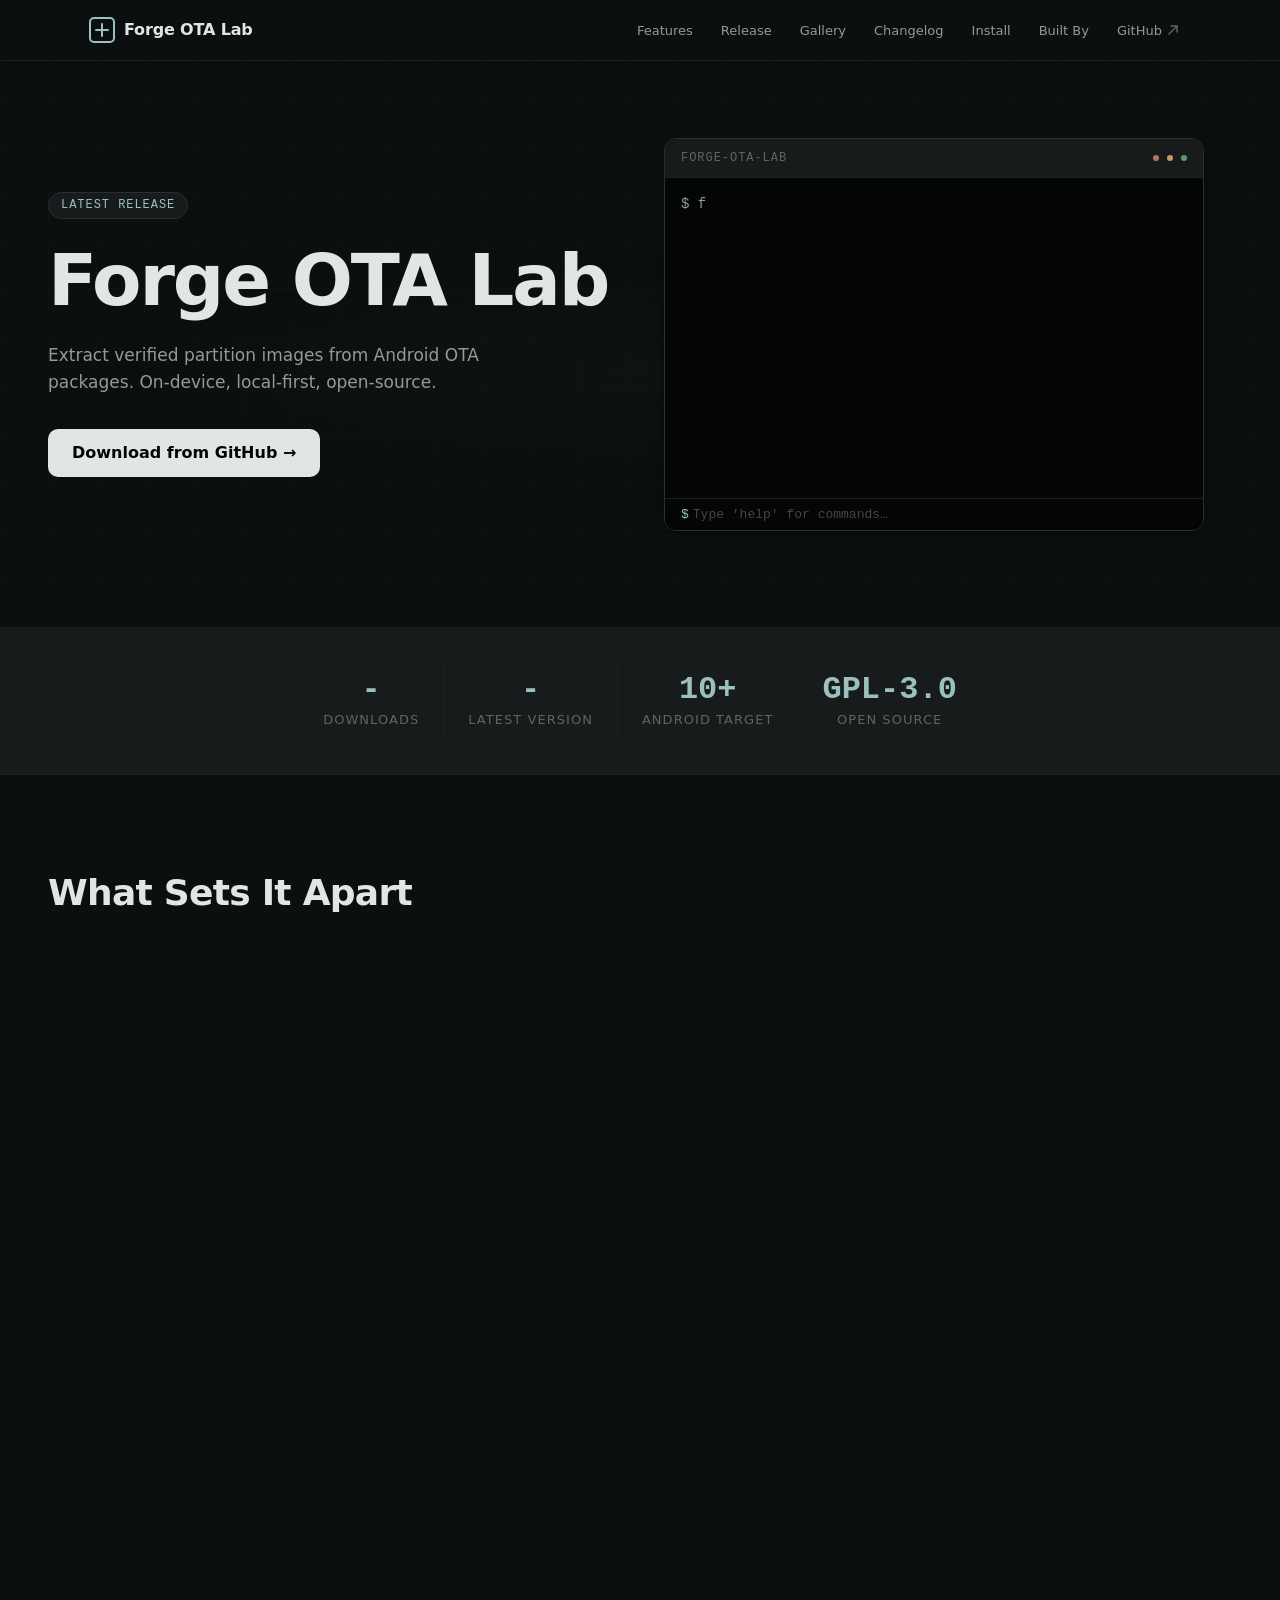
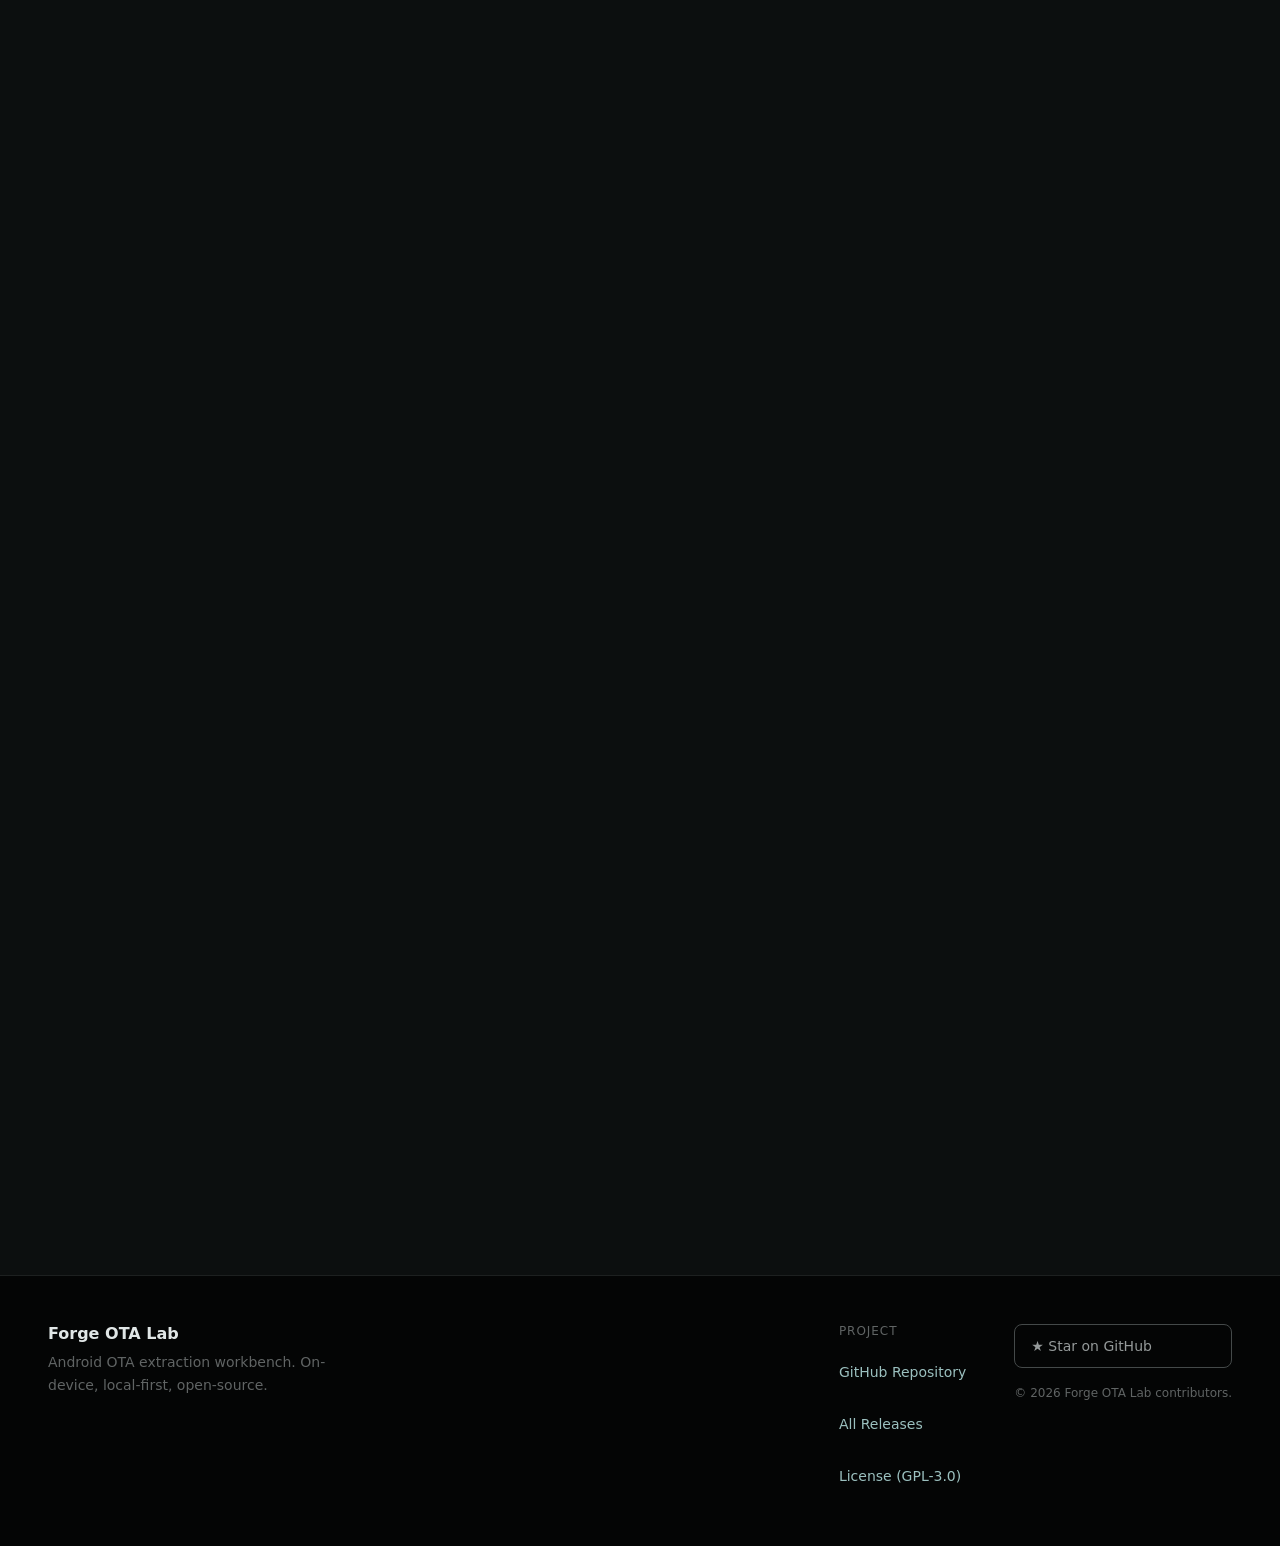
==== commit 71811bf4: "overhaul color tokens, tighten the neutral scale Reworked the whole color foundation. Added finer ne" ====
--- a/index.html
+++ b/index.html
@@ -90,7 +90,7 @@
   </noscript>
 
   <!-- Site stylesheet -->
-  <link rel="stylesheet" href="css/styles.css?v=3.0.0">
+  <link rel="stylesheet" href="css/styles.css?v=4.0.0">
 </head>
 
 <body>
@@ -825,6 +825,6 @@
   </button>
 
   <!-- Site JavaScript — module, deferred by default -->
-  <script type="module" src="js/script.js?v=3.0.0"></script>
+  <script type="module" src="js/script.js?v=4.0.0"></script>
 </body>
 </html>
--- a/css/styles.css
+++ b/css/styles.css
@@ -1,9 +1,10 @@
 /* ══════════════════════════════════════════════════════════════════════════════
-   FORGE DISTRO v3 — Void-Derived Design System
+   FORGE DISTRO v4 — Void v7 Derived Design System
    ═══════════════════════════════════════════════════════════════════════════════
-   Foundation: Void 3.1.0 (Forge derivation — H:195 teal, gamut-clamped 60%)
-   Architecture: Three-layer token system (void primitive → semantic → component)
-   Color space:  OKLCH with sRGB fallbacks via @supports
+   Foundation: Void 7.0.0 (Forge derivation — H:195 teal, gamut-clamped 60%)
+   Architecture: Three-layer token system (void primitive → semantic → state)
+   Color space:  OKLCH (CSS Color Level 4) with sRGB fallbacks via @supports
+   Gamut target: sRGB (P3 enhancement opt-in)
    Mode:         Dark only — the identity IS dark
    Fonts:        Instrument Sans (display + body) · IBM Plex Mono (terminal + code)
    Philosophy:   Color as signal, not paint. Zero colored rectangles.
@@ -11,9 +12,8 @@
 
 
 /* ╔══════════════════════════════════════════════════════════════════════════════╗
-   ║  VOID FOUNDATION — Primitive Tokens (H:195 Forge derivation)              ║
-   ║  Generated by void-system/generate-tokens.js                               ║
-   ║  Components NEVER reference these directly — use semantic aliases only.     ║
+   ║  LAYER 1 — Primitive Tokens (H:195 Forge derivation, Void v7)             ║
+   ║  Components NEVER reference these directly — use semantic tokens only.     ║
    ╚══════════════════════════════════════════════════════════════════════════════╝ */
 
 :root {
@@ -22,44 +22,57 @@
   --void-neutral-hue: 195;
   /* Chroma scale: 0.60 (auto-clamped for sRGB safety at H:195 teal) */
 
-  /* ── Neutral scale — near-achromatic with teal material coolth
-       Chroma follows bell curve: 0.004 → 0.012 → 0.004 ──── */
+  /* ── Neutral scale (17 steps) — near-achromatic with teal material coolth
+       Chroma bell curve: 0.000 → 0.003 → 0.004 → 0.006 → 0.007 → 0.008
+       → 0.010 → 0.012 (peak) → 0.012 → 0.012 → 0.010 → 0.009 → 0.008
+       → 0.007 → 0.006 → 0.005 → 0.004 ───────────────── */
+  --void-neutral-0  : oklch(1.000 0.000 0);
+  --void-neutral-25 : oklch(0.988 0.003 var(--void-neutral-hue));
   --void-neutral-50 : oklch(0.975 0.004 var(--void-neutral-hue));
   --void-neutral-100: oklch(0.945 0.006 var(--void-neutral-hue));
   --void-neutral-150: oklch(0.920 0.007 var(--void-neutral-hue));
   --void-neutral-200: oklch(0.890 0.008 var(--void-neutral-hue));
-  --void-neutral-300: oklch(0.800 0.010 var(--void-neutral-hue));
+  --void-neutral-250: oklch(0.845 0.010 var(--void-neutral-hue));
+  --void-neutral-300: oklch(0.800 0.012 var(--void-neutral-hue));
   --void-neutral-400: oklch(0.700 0.012 var(--void-neutral-hue));
-  --void-neutral-500: oklch(0.580 0.012 var(--void-neutral-hue));
-  --void-neutral-600: oklch(0.470 0.010 var(--void-neutral-hue));
-  --void-neutral-700: oklch(0.380 0.009 var(--void-neutral-hue));
-  --void-neutral-800: oklch(0.280 0.008 var(--void-neutral-hue));
-  --void-neutral-850: oklch(0.220 0.007 var(--void-neutral-hue));
-  --void-neutral-900: oklch(0.165 0.006 var(--void-neutral-hue));
+  --void-neutral-450: oklch(0.640 0.012 var(--void-neutral-hue));
+  --void-neutral-500: oklch(0.580 0.010 var(--void-neutral-hue));
+  --void-neutral-600: oklch(0.470 0.009 var(--void-neutral-hue));
+  --void-neutral-700: oklch(0.380 0.008 var(--void-neutral-hue));
+  --void-neutral-800: oklch(0.280 0.007 var(--void-neutral-hue));
+  --void-neutral-850: oklch(0.220 0.006 var(--void-neutral-hue));
+  --void-neutral-900: oklch(0.165 0.005 var(--void-neutral-hue));
   --void-neutral-950: oklch(0.115 0.004 var(--void-neutral-hue));
 
-  /* ── Accent scale — chroma auto-clamped to 60% for H:195 ─ */
+  /* ── Accent scale (10 steps) — chroma auto-clamped to 60% for H:195
+       NEVER use as button fill, card background, or area fill ─ */
   --void-accent-50 : oklch(0.970 0.0072 var(--void-accent-hue));
-  --void-accent-100: oklch(0.935 0.0119 var(--void-accent-hue));
-  --void-accent-200: oklch(0.870 0.0227 var(--void-accent-hue));
-  --void-accent-300: oklch(0.780 0.0388 var(--void-accent-hue));
-  --void-accent-400: oklch(0.680 0.0597 var(--void-accent-hue));
-  --void-accent-500: oklch(0.580 0.0776 var(--void-accent-hue));
-  --void-accent-600: oklch(0.500 0.0836 var(--void-accent-hue));
-  --void-accent-700: oklch(0.420 0.0687 var(--void-accent-hue));
-  --void-accent-800: oklch(0.340 0.0537 var(--void-accent-hue));
-  --void-accent-900: oklch(0.260 0.0328 var(--void-accent-hue));
-
-  /* ── Signal colors — for dots, thin borders, icons ONLY ── */
-  --void-signal-success:      oklch(0.520 0.090 150);
-  --void-signal-warning:      oklch(0.680 0.095 80);
-  --void-signal-error:        oklch(0.540 0.110 28);
-  --void-signal-info:         oklch(0.550 0.095 245);
-
-  --void-signal-success-dark: oklch(0.620 0.080 150);
-  --void-signal-warning-dark: oklch(0.720 0.085 80);
-  --void-signal-error-dark:   oklch(0.620 0.100 28);
-  --void-signal-info-dark:    oklch(0.620 0.085 245);
+  --void-accent-100: oklch(0.935 0.0132 var(--void-accent-hue));
+  --void-accent-200: oklch(0.870 0.0240 var(--void-accent-hue));
+  --void-accent-300: oklch(0.780 0.0390 var(--void-accent-hue));
+  --void-accent-400: oklch(0.680 0.0600 var(--void-accent-hue));
+  --void-accent-500: oklch(0.580 0.0780 var(--void-accent-hue));
+  --void-accent-600: oklch(0.500 0.0840 var(--void-accent-hue));
+  --void-accent-700: oklch(0.420 0.0690 var(--void-accent-hue));
+  --void-accent-800: oklch(0.340 0.0540 var(--void-accent-hue));
+  --void-accent-900: oklch(0.260 0.0330 var(--void-accent-hue));
+
+  /* ── Signal colors — FIXED across all derivations
+       For dots, thin borders, icon fills ONLY. Never as area fills. ── */
+  --void-signal-success:           oklch(0.520 0.090 150);
+  --void-signal-warning:           oklch(0.680 0.095 80);
+  --void-signal-error:             oklch(0.540 0.110 28);
+  --void-signal-info:              oklch(0.550 0.095 245);
+
+  --void-signal-success-text:      oklch(0.400 0.065 150);
+  --void-signal-warning-text:      oklch(0.440 0.070 80);
+  --void-signal-error-text:        oklch(0.440 0.080 28);
+  --void-signal-info-text:         oklch(0.420 0.070 245);
+
+  --void-signal-success-dark:      oklch(0.620 0.080 150);
+  --void-signal-warning-dark:      oklch(0.720 0.085 80);
+  --void-signal-error-dark:        oklch(0.620 0.100 28);
+  --void-signal-info-dark:         oklch(0.620 0.085 245);
 
   --void-signal-success-text-dark: oklch(0.680 0.060 150);
   --void-signal-warning-text-dark: oklch(0.740 0.065 80);
@@ -70,7 +83,7 @@
 
 /* ╔══════════════════════════════════════════════════════════════════════════════╗
    ║  LAYER 2 — Semantic Tokens (Dark Theme — Forge is dark-only)              ║
-   ║  Derived from Void dark theme specification.                               ║
+   ║  Derived from Void v7 dark theme specification.                            ║
    ║  Component styles reference ONLY these tokens.                             ║
    ╚══════════════════════════════════════════════════════════════════════════════╝ */
 
@@ -89,6 +102,7 @@
   --color-text-primary:      oklch(0.920 0.006 var(--void-neutral-hue));
   --color-text-secondary:    oklch(0.680 0.006 var(--void-neutral-hue));
   --color-text-tertiary:     oklch(0.500 0.005 var(--void-neutral-hue));
+  --color-text-placeholder:  oklch(0.450 0.005 var(--void-neutral-hue));
   --color-text-disabled:     oklch(0.390 0.004 var(--void-neutral-hue));
   --color-text-inverse:      oklch(0.175 0.006 var(--void-neutral-hue));
 
@@ -111,15 +125,37 @@
   --color-selection:         oklch(0.230 0.018 var(--void-accent-hue));
   --color-focus:             var(--void-accent-400);
 
+  /* ── Icons ──────────────────────────────────────────────── */
+  --color-icon:              var(--void-neutral-400);
+  --color-icon-muted:        var(--void-neutral-500);
+  --color-icon-active:       oklch(0.920 0.006 var(--void-neutral-hue));
+  --color-icon-accent:       var(--void-accent-400);
+  --color-icon-success:      var(--void-signal-success-dark);
+  --color-icon-warning:      var(--void-signal-warning-dark);
+  --color-icon-error:        var(--void-signal-error-dark);
+  --color-icon-info:         var(--void-signal-info-dark);
+  --color-icon-disabled:     var(--void-neutral-700);
+  --color-icon-inverse:      oklch(0.120 0.005 var(--void-neutral-hue));
+
   /* ── Signals (dots, thin borders, icons — NOT backgrounds) ─ */
   --color-success:           var(--void-signal-success-dark);
+  --color-success-subtle:    var(--color-surface);
   --color-success-text:      var(--void-signal-success-text-dark);
   --color-warning:           var(--void-signal-warning-dark);
+  --color-warning-subtle:    var(--color-surface);
   --color-warning-text:      var(--void-signal-warning-text-dark);
   --color-error:             var(--void-signal-error-dark);
+  --color-error-subtle:      var(--color-surface);
   --color-error-text:        var(--void-signal-error-text-dark);
   --color-info:              var(--void-signal-info-dark);
+  --color-info-subtle:       var(--color-surface);
   --color-info-text:         var(--void-signal-info-text-dark);
+
+  /* ── On-status (for data viz exempt contexts) ───────────── */
+  --color-on-success:        oklch(0.120 0.005 150);
+  --color-on-warning:        oklch(0.920 0.006 80);
+  --color-on-error:          oklch(0.120 0.005 28);
+  --color-on-info:           oklch(0.120 0.005 245);
 
   /* ── Danger action ──────────────────────────────────────── */
   --color-danger-text:            oklch(0.680 0.055 28);
@@ -137,9 +173,12 @@
   --color-border-error:      var(--void-signal-error-dark);
 
   /* ── Utility ────────────────────────────────────────────── */
-  --color-focus-ring:        oklch(0.680 0.060 var(--void-accent-hue) / 0.40);
-  --color-skeleton-base:     oklch(0.240 0.006 var(--void-neutral-hue));
+  --color-focus-ring:        oklch(0.680 0.060 var(--void-accent-hue) / 0.30);
+  --color-skeleton:          oklch(0.240 0.006 var(--void-neutral-hue));
+  --color-skeleton-base:     oklch(0.240 0.006 var(--void-neutral-hue)); /* alias */
   --color-skeleton-shimmer:  oklch(0.280 0.007 var(--void-neutral-hue));
+  --color-scrollbar-track:   oklch(0.180 0.005 var(--void-neutral-hue));
+  --color-scrollbar-thumb:   oklch(0.340 0.007 var(--void-neutral-hue));
 
   /* ── Shadows (tinted near-black, never pure L=0) ────────── */
   --shadow-xs:      0 1px 2px oklch(0.04 0.003 var(--void-neutral-hue) / 0.25);
@@ -150,9 +189,30 @@
   --shadow-modal:   0 8px 16px oklch(0.04 0.003 var(--void-neutral-hue) / 0.35),
                     0 24px 64px oklch(0.04 0.003 var(--void-neutral-hue) / 0.50);
 
-  /* ── State overlays ─────────────────────────────────────── */
-  --state-hover-overlay:    oklch(1.0 0 0 / 0.04);
-  --state-pressed-overlay:  oklch(1.0 0 0 / 0.08);
+
+  /* ╔════════════════════════════════════════════════════════════════════════════╗
+     ║  LAYER 3 — State Tokens (Void v7)                                        ║
+     ║  Interaction overlays. Components reference these for state changes.      ║
+     ╚════════════════════════════════════════════════════════════════════════════╝ */
+
+  --state-hover-overlay:    oklch(1 0 0 / 0.04);
+  --state-pressed-overlay:  oklch(1 0 0 / 0.08);
+  --state-drag-overlay:     oklch(1 0 0 / 0.10);
+  --state-disabled-bg:      var(--color-surface-muted);
+  --state-disabled-text:    var(--color-text-disabled);
+  --state-disabled-icon:    var(--color-icon-disabled);
+  --state-selected-bg:      var(--color-accent-subtle);
+  --state-selected-border:  var(--color-accent);
+  --state-loading-bg:       var(--color-skeleton);
+  --state-loading-shimmer:  var(--color-skeleton-shimmer);
+  --state-error-border:     var(--color-error);
+  --state-error-text:       var(--color-error-text);
+  --state-success-border:   var(--color-success);
+  --state-success-text:     var(--color-success-text);
+  --state-warning-border:   var(--color-warning);
+  --state-warning-text:     var(--color-warning-text);
+  --state-info-border:      var(--color-info);
+  --state-info-text:        var(--color-info-text);
 
 
   /* ╔════════════════════════════════════════════════════════════════════════════╗
@@ -293,18 +353,66 @@
 
 
 /* ╔══════════════════════════════════════════════════════════════════════════════╗
+   ║  DATA VISUALIZATION — Exempt context (Void v7)                             ║
+   ║  Charts are the ONE place color is area fill.                               ║
+   ║  Lightness staggered ±0.04 for colorblind redundancy.                       ║
+   ╚══════════════════════════════════════════════════════════════════════════════╝ */
+
+:root {
+  --color-data-1: oklch(0.660 0.110 250);
+  --color-data-2: oklch(0.620 0.070 190);
+  --color-data-3: oklch(0.700 0.100 28);
+  --color-data-4: oklch(0.640 0.080 80);
+  --color-data-5: oklch(0.680 0.080 150);
+  --color-data-6: oklch(0.620 0.110 290);
+  --color-data-7: oklch(0.700 0.080 350);
+  --color-data-8: oklch(0.640 0.060 210);
+
+  --color-data-positive: oklch(0.620 0.070 150);
+  --color-data-negative: oklch(0.620 0.090 28);
+  --color-data-neutral:  oklch(0.580 0.010 var(--void-neutral-hue));
+  --color-data-grid:     var(--color-border-subtle);
+  --color-data-axis:     var(--color-border);
+  --color-data-label:    var(--color-text-secondary);
+}
+
+
+/* ╔══════════════════════════════════════════════════════════════════════════════╗
+   ║  MARKETING EXTENSION (Void v7)                                             ║
+   ║  For hero sections, landing pages, campaign material.                       ║
+   ║  NEVER use these tokens in product UI.                                      ║
+   ╚══════════════════════════════════════════════════════════════════════════════╝ */
+
+:root {
+  --marketing-hero-start:       oklch(0.350 0.080 var(--void-accent-hue));
+  --marketing-hero-end:         oklch(0.180 0.050 calc(var(--void-accent-hue) + 30));
+  --marketing-hero-light-start: oklch(0.970 0.012 var(--void-accent-hue));
+  --marketing-hero-light-end:   oklch(0.940 0.018 calc(var(--void-accent-hue) - 20));
+  --marketing-cta-bg:           var(--color-action-bg);
+  --marketing-cta-text:         var(--color-action-text);
+  --marketing-cta-hover:        var(--color-action-hover);
+  --marketing-accent-glow:      oklch(0.580 0.078 var(--void-accent-hue) / 0.15);
+  --marketing-surface-glass:    oklch(0.985 0.003 var(--void-neutral-hue) / 0.70);
+}
+
+
+/* ╔══════════════════════════════════════════════════════════════════════════════╗
    ║  sRGB FALLBACKS — Browsers without OKLCH support                           ║
    ╚══════════════════════════════════════════════════════════════════════════════╝ */
 
 @supports not (color: oklch(0.5 0.1 180)) {
   :root {
-    /* Neutrals */
+    /* Neutrals (v7 — 17 steps) */
+    --void-neutral-0  : #ffffff;
+    --void-neutral-25 : #f9fbfb;
     --void-neutral-50 : #f4f8f7;
     --void-neutral-100: #e8eeee;
     --void-neutral-150: #e0e6e6;
     --void-neutral-200: #d5dcdc;
-    --void-neutral-300: #b7c0c0;
+    --void-neutral-250: #c5cdcd;
+    --void-neutral-300: #b5bfbf;
     --void-neutral-400: #96a1a1;
+    --void-neutral-450: #838d8d;
     --void-neutral-500: #737d7c;
     --void-neutral-600: #555d5c;
     --void-neutral-700: #3d4444;
@@ -313,17 +421,17 @@
     --void-neutral-900: #0b0f0f;
     --void-neutral-950: #040505;
 
-    /* Accents */
+    /* Accents (60% chroma scale) */
     --void-accent-50 : #f0f7f6;
-    --void-accent-100: #e1ecec;
-    --void-accent-200: #c4d9d9;
-    --void-accent-300: #9bc0bf;
-    --void-accent-400: #6ba4a4;
-    --void-accent-500: #388988;
-    --void-accent-600: #087272;
-    --void-accent-700: #095959;
-    --void-accent-800: #094040;
-    --void-accent-900: #0e2929;
+    --void-accent-100: #e1eeed;
+    --void-accent-200: #c4dad9;
+    --void-accent-300: #9cc0bf;
+    --void-accent-400: #6da5a4;
+    --void-accent-500: #3b8a89;
+    --void-accent-600: #0a7373;
+    --void-accent-700: #0a5a5a;
+    --void-accent-800: #0a4141;
+    --void-accent-900: #0e2a2a;
 
     /* Signals */
     --void-signal-success-dark : #62946c;
@@ -344,6 +452,7 @@
     --color-text-primary      : #e3e8e8;
     --color-text-secondary    : #97a0a0;
     --color-text-tertiary     : #6b7272;
+    --color-text-placeholder  : #5e6565;
     --color-text-disabled     : #4b5050;
     --color-action-bg         : #e3e8e8;
     --color-action-text       : #060808;
@@ -355,6 +464,7 @@
     --color-selection         : #222e2e;
     --color-danger-text       : #c09088;
     --color-danger-border     : #4a3632;
+    --color-skeleton          : #2b3030;
     --color-skeleton-base     : #2b3030;
     --color-skeleton-shimmer  : #363c3c;
   }
